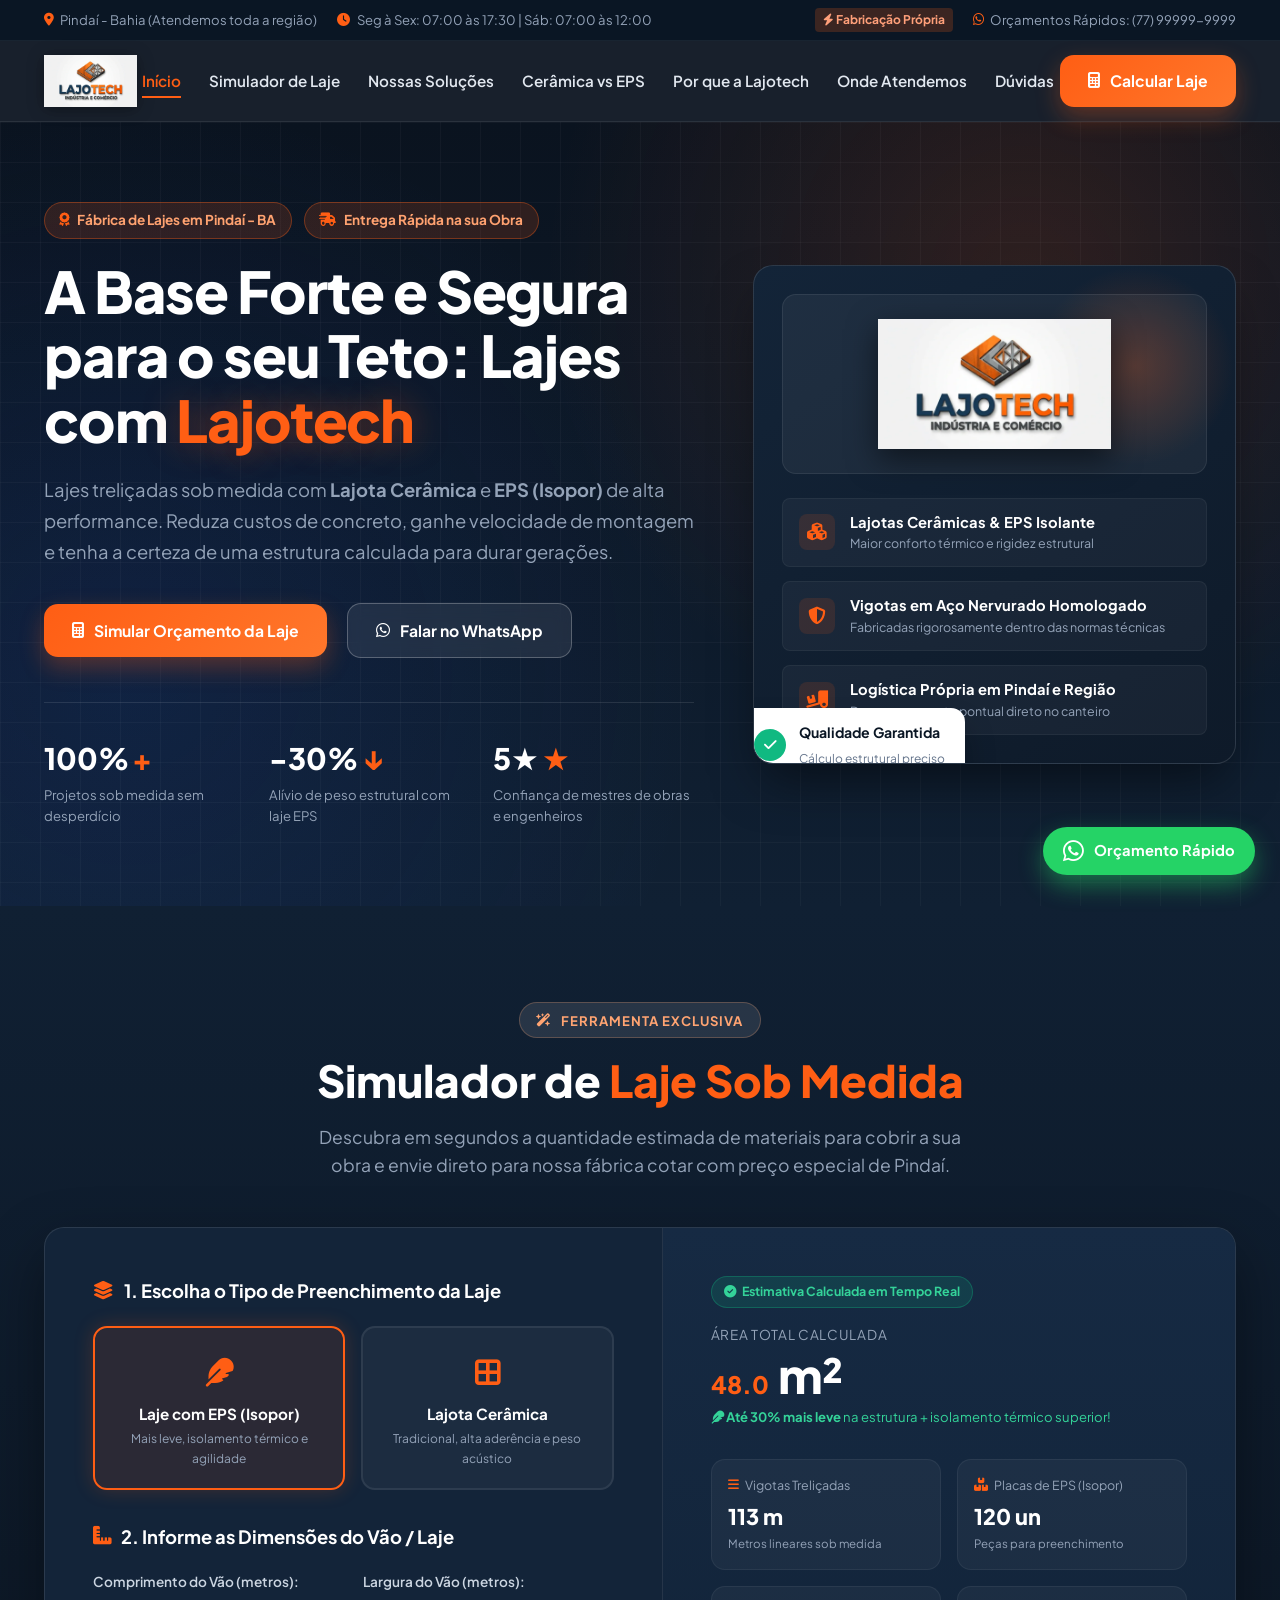
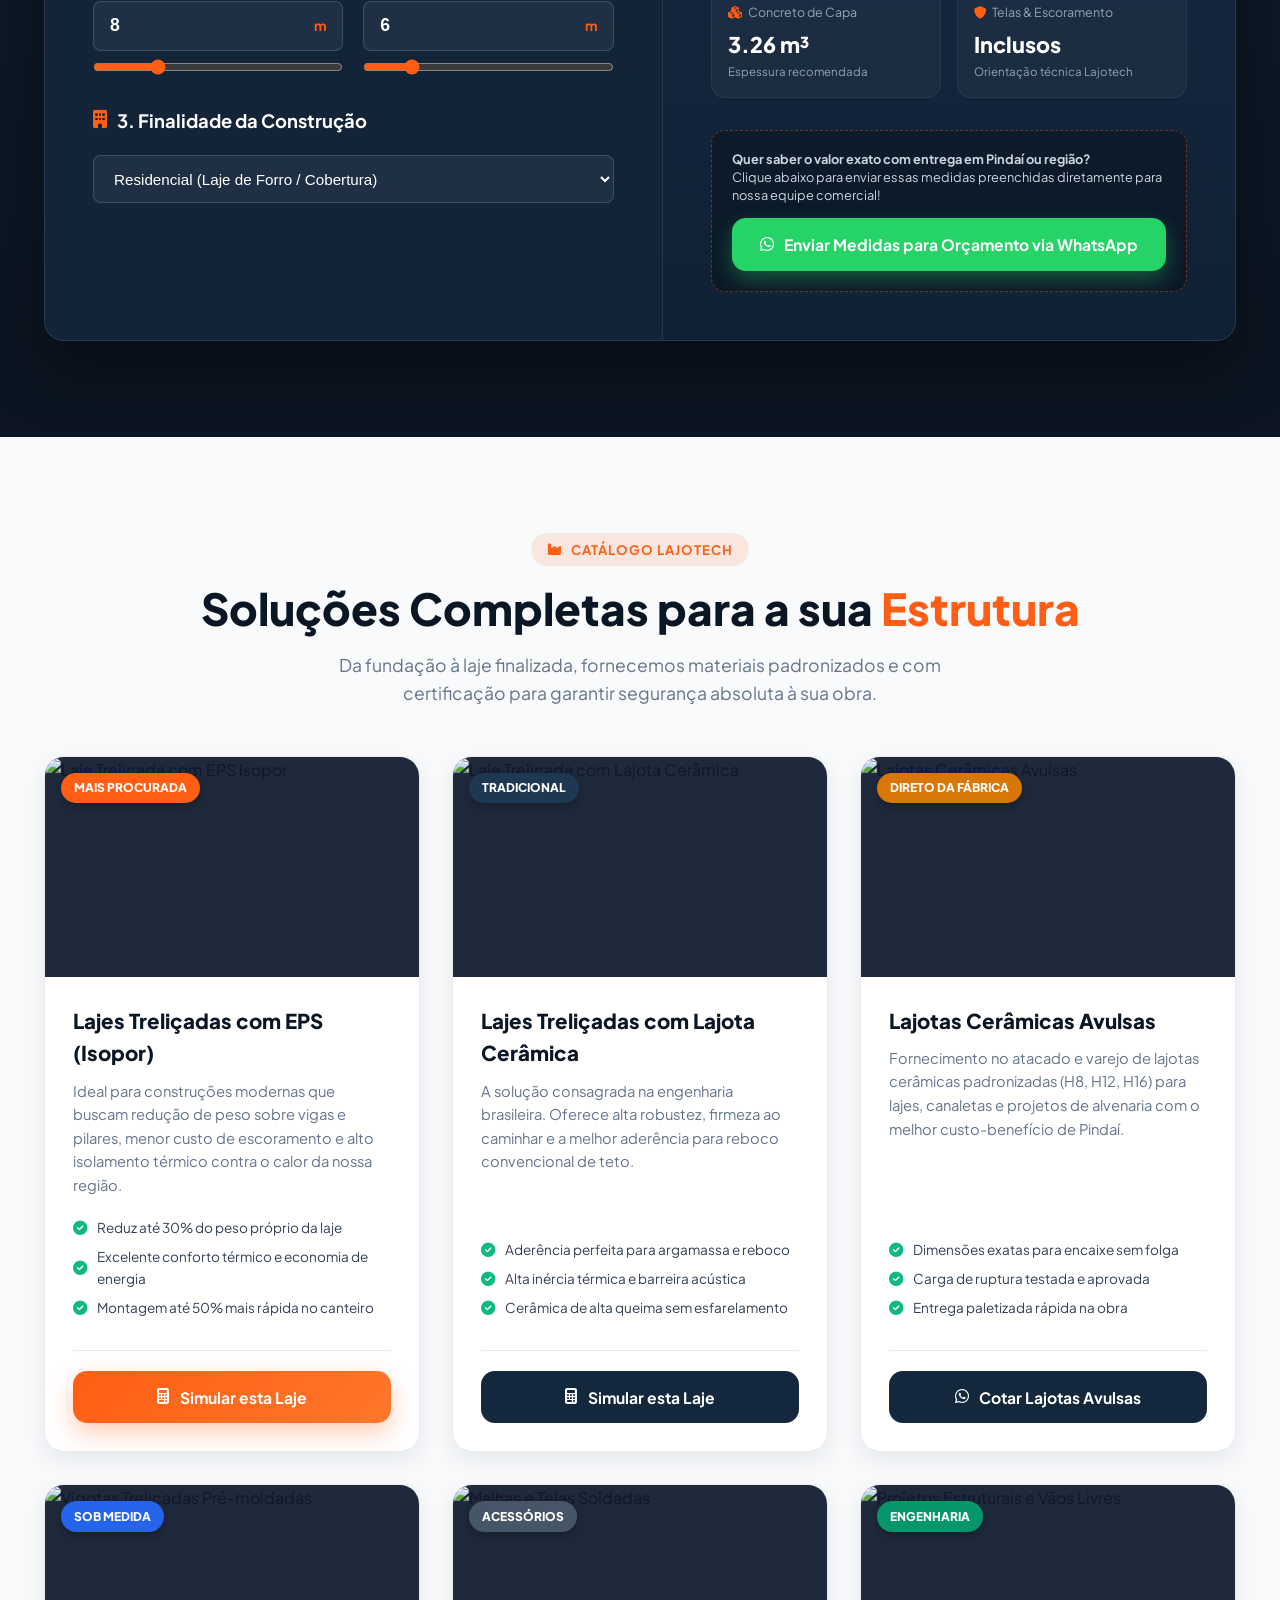
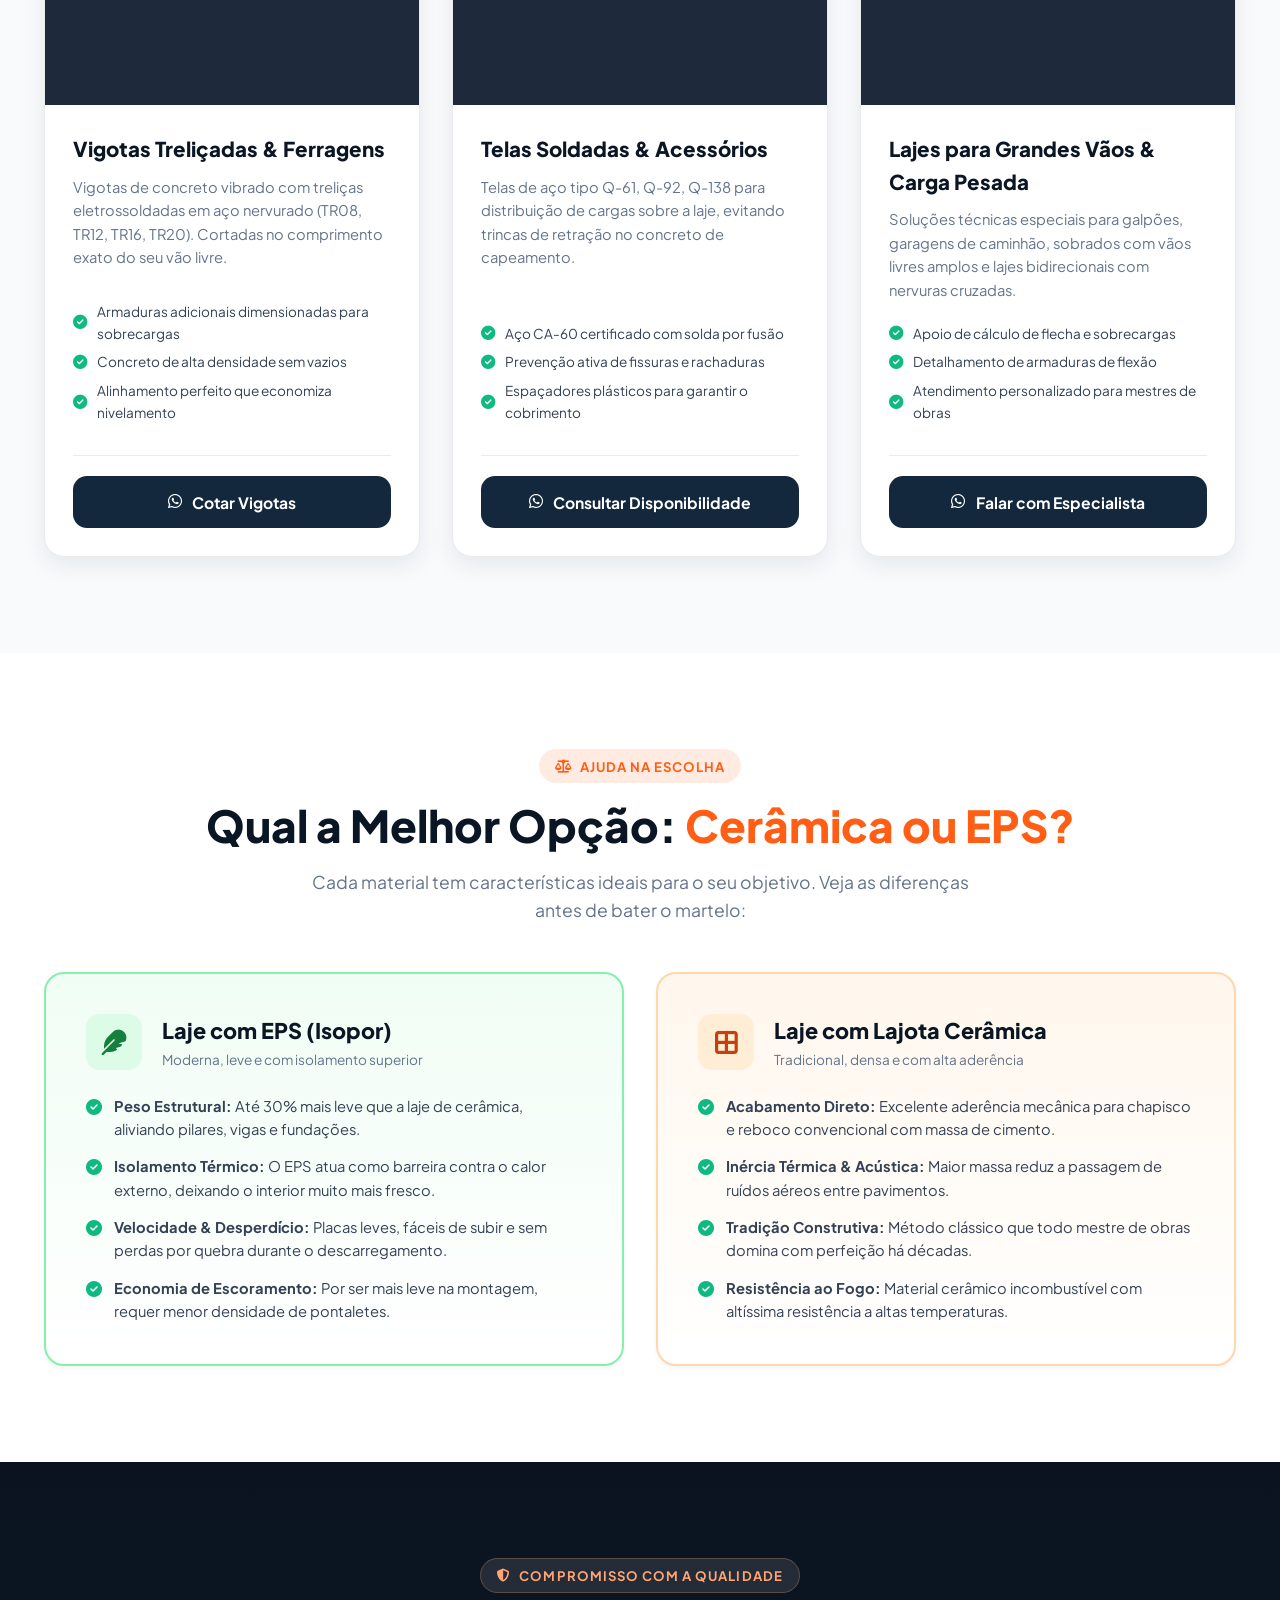
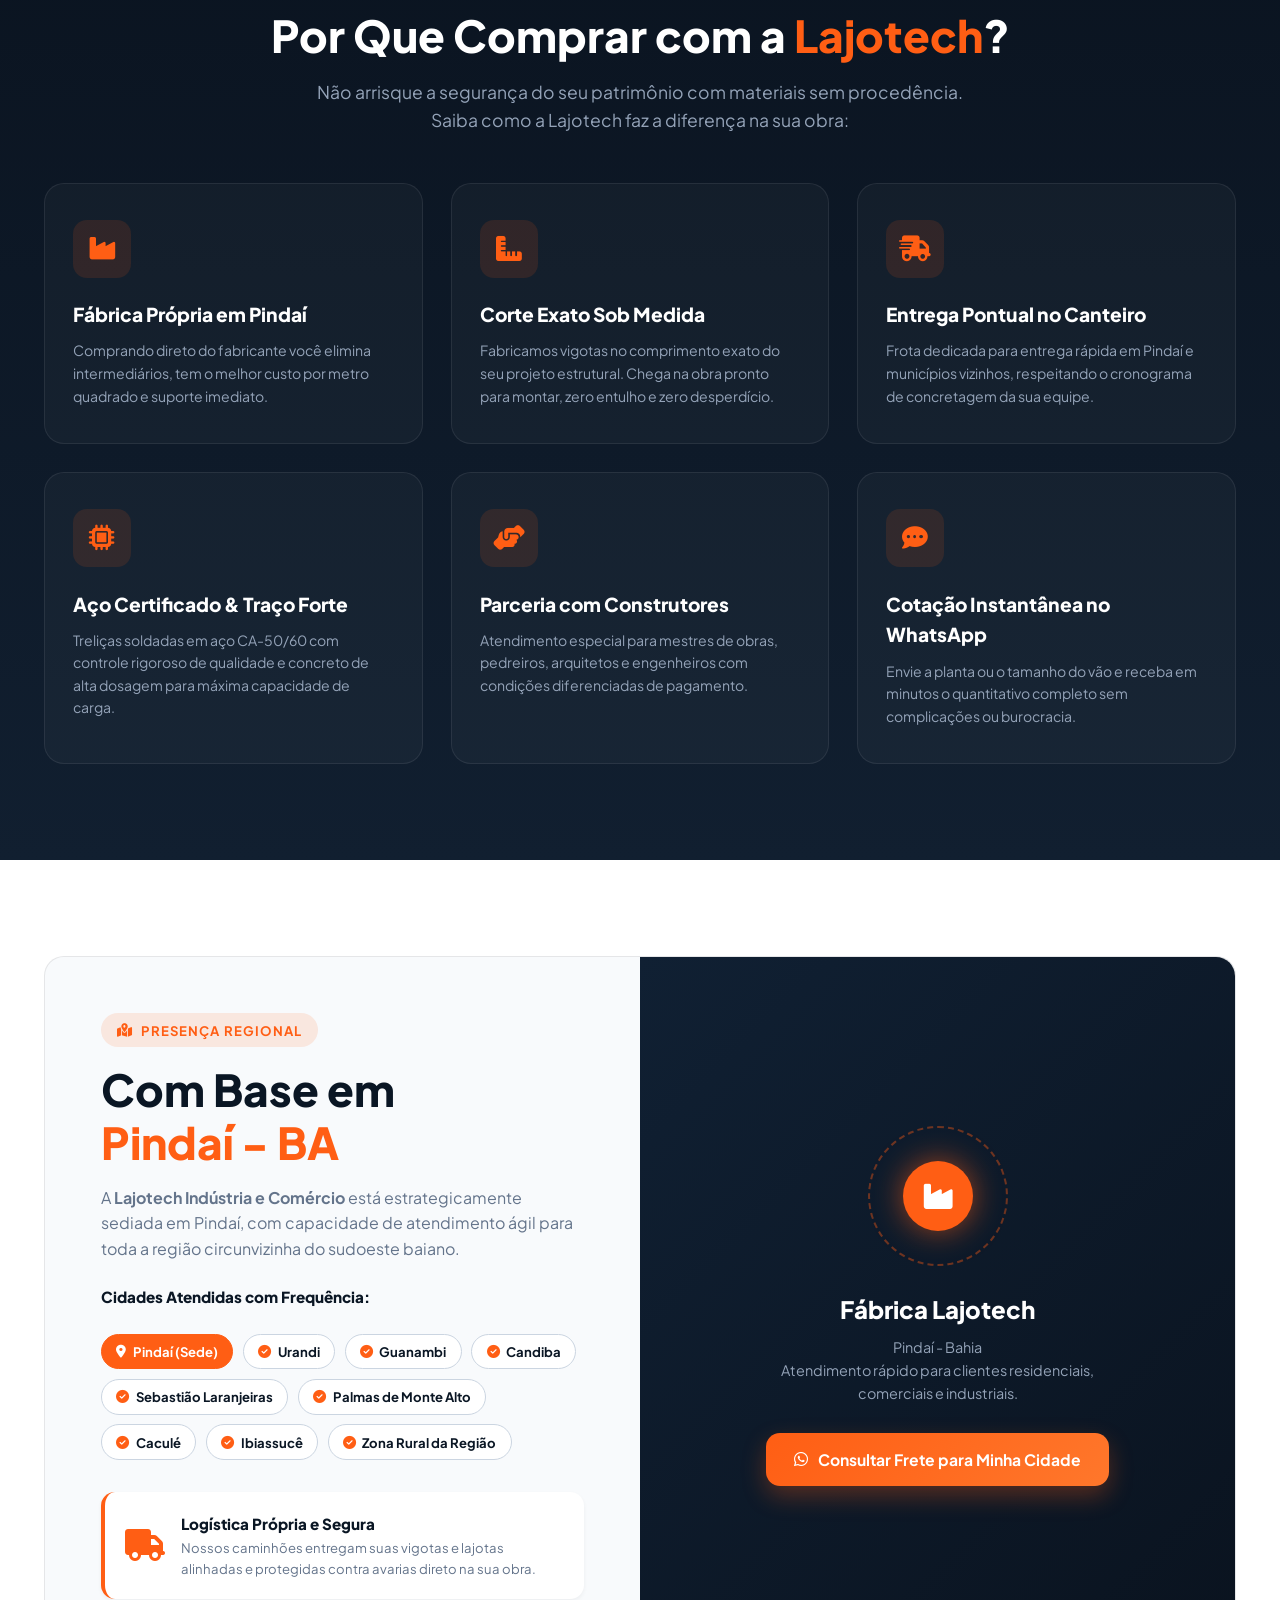
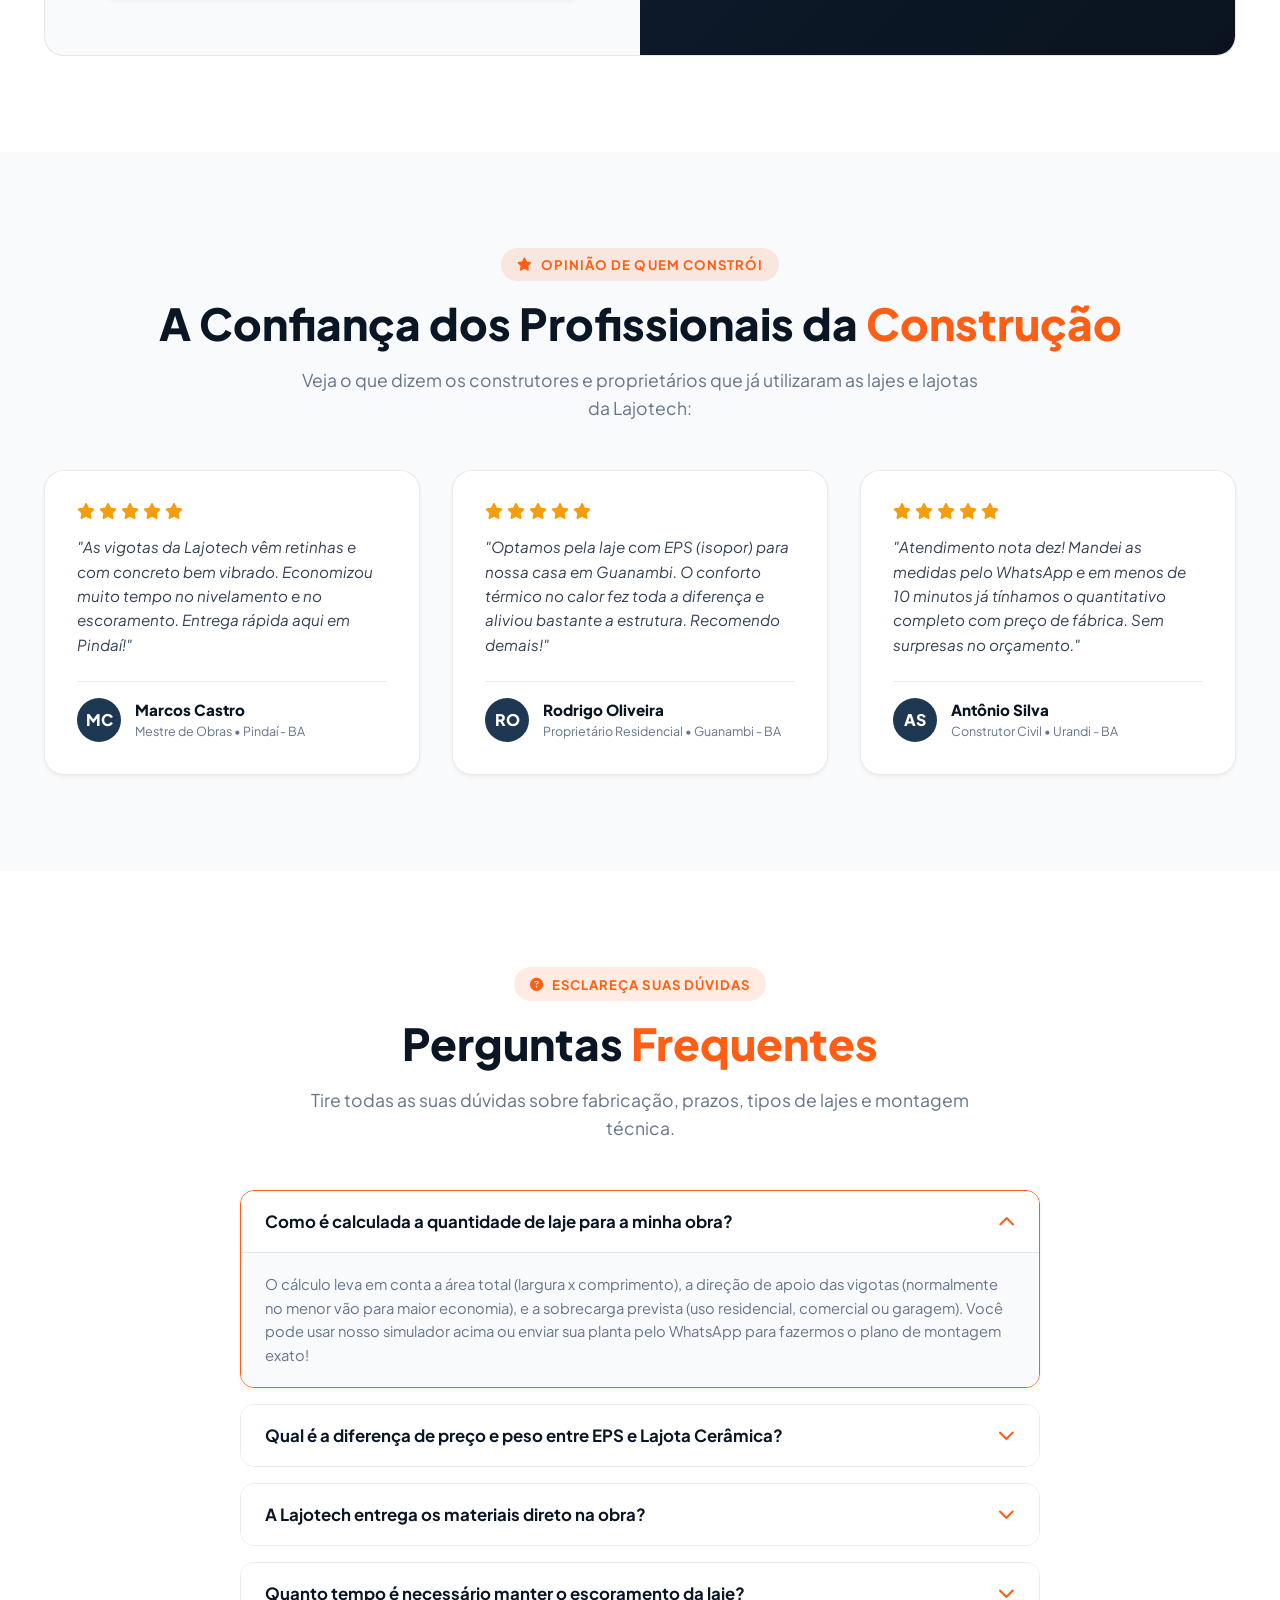
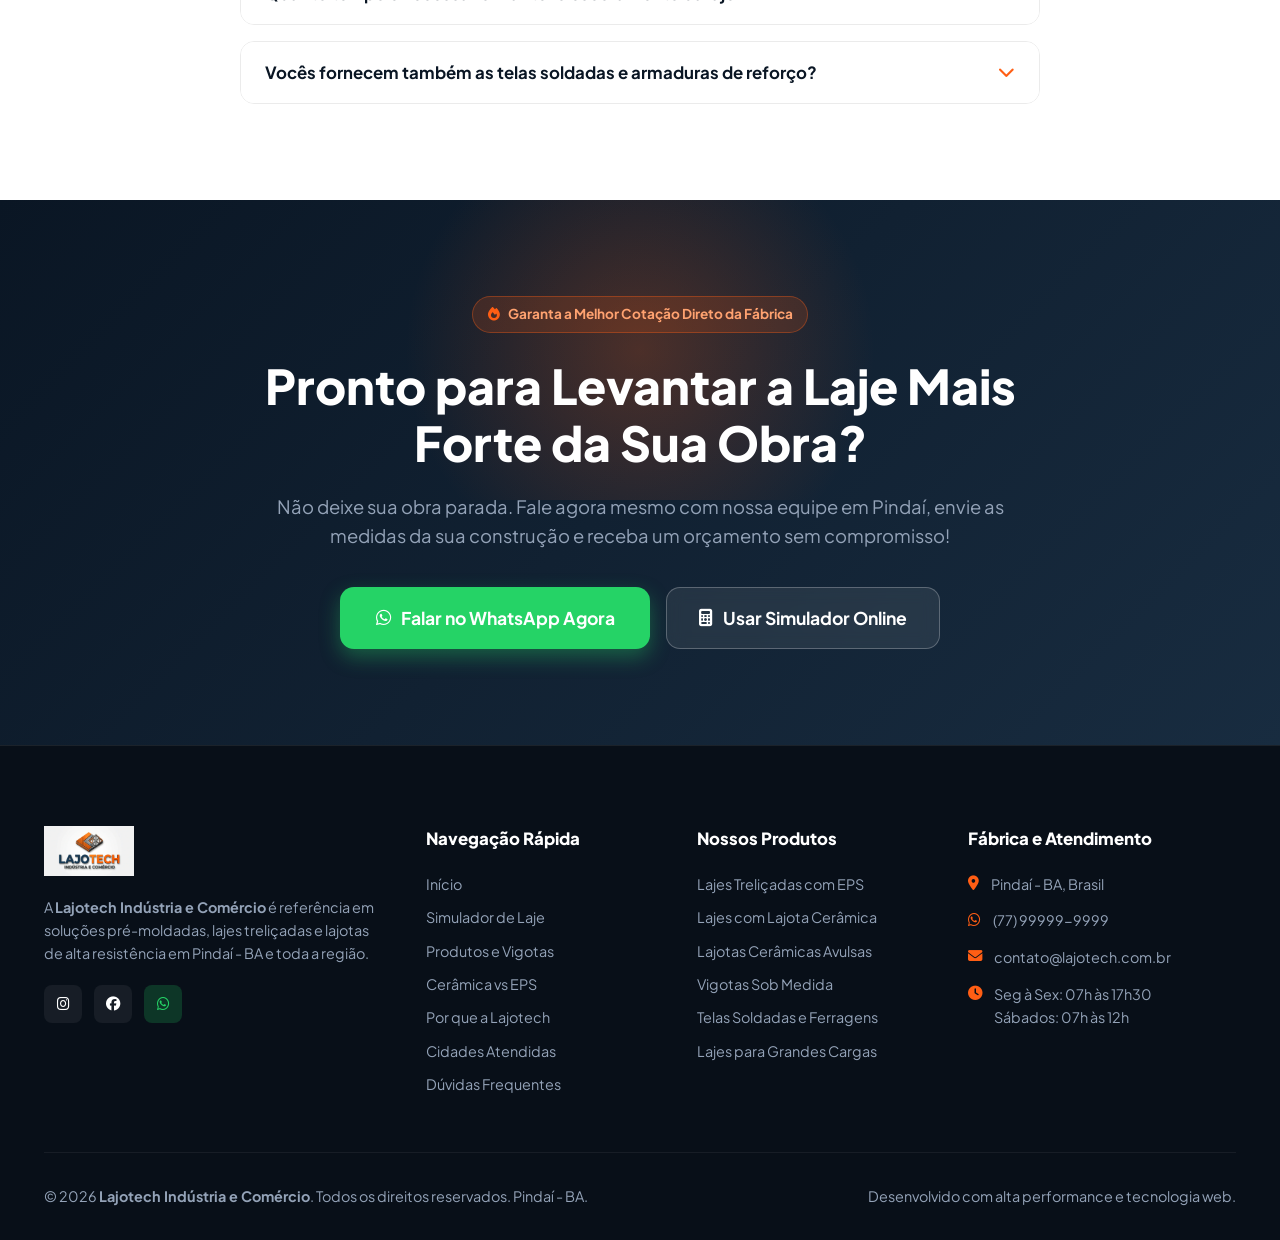
==== index.html @ afa34e58 "feat: site oficial da Lajotech com simulador de orcamento de lajes" ====
<!DOCTYPE html>
<html lang="pt-BR">
<head>
  <meta charset="UTF-8">
  <meta name="viewport" content="width=device-width, initial-scale=1.0">
  <title>Lajotech Indústria e Comércio | Lajes Treliçadas e Lajotas em Pindaí - BA</title>
  
  <!-- Meta SEO -->
  <meta name="description" content="Lajotech Indústria e Comércio em Pindaí - BA. Especialista em lajes treliçadas com EPS (isopor), lajotas cerâmicas, vigotas pré-moldadas e ferragens sob medida. Peça seu orçamento online!">
  <meta name="keywords" content="lajes em Pindaí, lajota em Pindaí, laje treliçada, laje isopor, laje EPS, Lajotech Pindaí, construção civil Guanambi, vigotas, ferragens">
  <meta name="author" content="Lajotech Indústria e Comércio">

  <!-- Google Fonts: Plus Jakarta Sans -->
  <link rel="preconnect" href="https://fonts.googleapis.com">
  <link rel="preconnect" href="https://fonts.gstatic.com" crossorigin>
  <link href="https://fonts.googleapis.com/css2?family=Plus+Jakarta+Sans:wght@400;500;600;700;800;900&display=swap" rel="stylesheet">

  <!-- Font Awesome Icons -->
  <link rel="stylesheet" href="https://cdnjs.cloudflare.com/ajax/libs/font-awesome/6.5.1/css/all.min.css">

  <!-- Estilos Customizados -->
  <link rel="stylesheet" href="assets/css/style.css">
</head>
<body>

  <!-- ==========================================================================
       BARRA DE TOPO (INFORMAÇÕES DE CONTATO E LOCALIZAÇÃO)
       ========================================================================== -->
  <div class="topbar">
    <div class="container topbar-content">
      <div class="topbar-info">
        <div class="topbar-item">
          <i class="fa-solid fa-location-dot"></i>
          <span>Pindaí - Bahia (Atendemos toda a região)</span>
        </div>
        <div class="topbar-item">
          <i class="fa-solid fa-clock"></i>
          <span>Seg à Sex: 07:00 às 17:30 | Sáb: 07:00 às 12:00</span>
        </div>
      </div>
      <div class="topbar-info">
        <span class="topbar-badge"><i class="fa-solid fa-bolt"></i> Fabricação Própria</span>
        <div class="topbar-item">
          <i class="fa-brands fa-whatsapp"></i>
          <a href="https://wa.me/5577999999999" target="_blank" rel="noopener">Orçamentos Rápidos: (77) 99999-9999</a>
        </div>
      </div>
    </div>
  </div>

  <!-- ==========================================================================
       CABEÇALHO & NAVEGAÇÃO
       ========================================================================== -->
  <header class="header">
    <div class="container navbar">
      <a href="#inicio" class="logo-link">
        <img src="assets/images/logo.webp" alt="Lajotech Indústria e Comércio" class="logo-img">
      </a>

      <ul class="nav-links" id="navLinks">
        <li><a href="#inicio" class="nav-link active">Início</a></li>
        <li><a href="#simulador" class="nav-link">Simulador de Laje</a></li>
        <li><a href="#produtos" class="nav-link">Nossas Soluções</a></li>
        <li><a href="#comparativo" class="nav-link">Cerâmica vs EPS</a></li>
        <li><a href="#diferenciais" class="nav-link">Por que a Lajotech</a></li>
        <li><a href="#regiao" class="nav-link">Onde Atendemos</a></li>
        <li><a href="#faq" class="nav-link">Dúvidas</a></li>
      </ul>

      <div class="header-cta">
        <a href="#simulador" class="btn btn-primary">
          <i class="fa-solid fa-calculator"></i>
          <span>Calcular Laje</span>
        </a>
        <button class="menu-toggle" id="menuToggle" aria-label="Abrir Menu">
          <i class="fa-solid fa-bars"></i>
        </button>
      </div>
    </div>
  </header>

  <main>
    <!-- ==========================================================================
         HERO SECTION (IMPACTO VISUAL E CONVERSÃO)
         ========================================================================== -->
    <section class="hero" id="inicio">
      <div class="container hero-grid">
        <div class="hero-content">
          <div class="hero-badge-group">
            <span class="hero-pill">
              <i class="fa-solid fa-award"></i>
              Fábrica de Lajes em Pindaí - BA
            </span>
            <span class="hero-pill">
              <i class="fa-solid fa-truck-fast"></i>
              Entrega Rápida na sua Obra
            </span>
          </div>

          <h1 class="hero-title">
            A Base Forte e Segura para o seu Teto: Lajes com <span class="tech-word">Lajotech</span>
          </h1>

          <p class="hero-desc">
            Lajes treliçadas sob medida com <strong>Lajota Cerâmica</strong> e <strong>EPS (Isopor)</strong> de alta performance. Reduza custos de concreto, ganhe velocidade de montagem e tenha a certeza de uma estrutura calculada para durar gerações.
          </p>

          <div class="hero-actions">
            <a href="#simulador" class="btn btn-primary">
              <i class="fa-solid fa-calculator"></i>
              Simular Orçamento da Laje
            </a>
            <a href="https://wa.me/5577999999999?text=Ol%C3%A1%20Lajotech!%20Gostaria%20de%20um%20or%C3%A7amento%20para%20minha%20obra%20em%20Pinda%C3%AD." target="_blank" rel="noopener" class="btn btn-outline-white">
              <i class="fa-brands fa-whatsapp"></i>
              Falar no WhatsApp
            </a>
          </div>

          <div class="hero-stats">
            <div class="stat-item">
              <h3>100%<span>+</span></h3>
              <p>Projetos sob medida sem desperdício</p>
            </div>
            <div class="stat-item">
              <h3>-30%<span>↓</span></h3>
              <p>Alívio de peso estrutural com laje EPS</p>
            </div>
            <div class="stat-item">
              <h3>5★<span>★</span></h3>
              <p>Confiança de mestres de obras e engenheiros</p>
            </div>
          </div>
        </div>

        <div class="hero-visual">
          <div class="hero-card-preview">
            <div class="hero-logo-box">
              <img src="assets/images/logo.webp" alt="Lajotech Logomarca Oficial">
            </div>

            <div class="features-mini-list">
              <div class="mini-feat">
                <div class="mini-feat-icon">
                  <i class="fa-solid fa-cubes"></i>
                </div>
                <div class="mini-feat-text">
                  <h4>Lajotas Cerâmicas & EPS Isolante</h4>
                  <p>Maior conforto térmico e rigidez estrutural</p>
                </div>
              </div>

              <div class="mini-feat">
                <div class="mini-feat-icon">
                  <i class="fa-solid fa-shield-halved"></i>
                </div>
                <div class="mini-feat-text">
                  <h4>Vigotas em Aço Nervurado Homologado</h4>
                  <p>Fabricadas rigorosamente dentro das normas técnicas</p>
                </div>
              </div>

              <div class="mini-feat">
                <div class="mini-feat-icon">
                  <i class="fa-solid fa-truck-ramp-box"></i>
                </div>
                <div class="mini-feat-text">
                  <h4>Logística Própria em Pindaí e Região</h4>
                  <p>Descarregamento pontual direto no canteiro</p>
                </div>
              </div>
            </div>

            <div class="floating-badge">
              <div class="check-circle">
                <i class="fa-solid fa-check"></i>
              </div>
              <div>
                <strong>Qualidade Garantida</strong>
                <span>Cálculo estrutural preciso</span>
              </div>
            </div>
          </div>
        </div>
      </div>
    </section>

    <!-- ==========================================================================
         SIMULADOR / CALCULADORA INTERATIVA DE LAJE (CHAMATIVO)
         ========================================================================== -->
    <section class="calculator-section" id="simulador">
      <div class="container">
        <div class="text-center">
          <span class="section-tag light"><i class="fa-solid fa-wand-magic-sparkles"></i> Ferramenta Exclusiva</span>
          <h2 class="section-title light">Simulador de <span class="highlight">Laje Sob Medida</span></h2>
          <p class="section-subtitle light">
            Descubra em segundos a quantidade estimada de materiais para cobrir a sua obra e envie direto para nossa fábrica cotar com preço especial de Pindaí.
          </p>
        </div>

        <div class="calc-wrapper">
          <!-- Coluna 1: Entradas do Usuário -->
          <div class="calc-inputs">
            <div class="calc-group-title">
              <i class="fa-solid fa-layer-group"></i>
              <span>1. Escolha o Tipo de Preenchimento da Laje</span>
            </div>

            <div class="type-selector-grid">
              <label class="type-card-radio">
                <input type="radio" name="slabType" value="eps" checked>
                <div class="type-card-box">
                  <div class="type-icon"><i class="fa-solid fa-feather"></i></div>
                  <h4>Laje com EPS (Isopor)</h4>
                  <p>Mais leve, isolamento térmico e agilidade</p>
                </div>
              </label>

              <label class="type-card-radio">
                <input type="radio" name="slabType" value="ceramica">
                <div class="type-card-box">
                  <div class="type-icon"><i class="fa-solid fa-border-all"></i></div>
                  <h4>Lajota Cerâmica</h4>
                  <p>Tradicional, alta aderência e peso acústico</p>
                </div>
              </label>
            </div>

            <div class="calc-group-title">
              <i class="fa-solid fa-ruler-combined"></i>
              <span>2. Informe as Dimensões do Vão / Laje</span>
            </div>

            <div class="calc-fields-row">
              <div class="form-field">
                <label for="calcLength">Comprimento do Vão (metros):</label>
                <div class="input-with-unit">
                  <input type="number" id="calcLength" value="8" min="1" max="50" step="0.5">
                  <span class="unit">m</span>
                </div>
                <input type="range" class="quick-slider" id="sliderLength" min="1" max="30" value="8" step="0.5">
              </div>

              <div class="form-field">
                <label for="calcWidth">Largura do Vão (metros):</label>
                <div class="input-with-unit">
                  <input type="number" id="calcWidth" value="6" min="1" max="50" step="0.5">
                  <span class="unit">m</span>
                </div>
                <input type="range" class="quick-slider" id="sliderWidth" min="1" max="30" value="6" step="0.5">
              </div>
            </div>

            <div class="calc-group-title">
              <i class="fa-solid fa-building"></i>
              <span>3. Finalidade da Construção</span>
            </div>

            <div class="usage-select-group">
              <select id="calcUsage" class="usage-select">
                <option value="residencial" selected>Residencial (Laje de Forro / Cobertura)</option>
                <option value="piso">Residencial (Laje de Piso / 1º Andar com circulação)</option>
                <option value="garagem">Garagem / Tráfego de Veículos Leves</option>
                <option value="comercial">Comercial / Depósito (Carga Pesada)</option>
              </select>
            </div>
          </div>

          <!-- Coluna 2: Resultados Estimados em Tempo Real -->
          <div class="calc-results">
            <div>
              <span class="calc-header-badge">
                <i class="fa-solid fa-circle-check"></i> Estimativa Calculada em Tempo Real
              </span>

              <div class="calc-main-stat">
                <div class="label">Área Total Calculada</div>
                <div class="number"><span id="resArea">48.0</span> m²</div>
                <div id="resVantagem" style="font-size: 0.82rem; color: #34D399; margin-top: 0.4rem;">
                  <i class="fa-solid fa-feather"></i> <strong>Até 30% mais leve</strong> na estrutura + isolamento térmico!
                </div>
              </div>

              <div class="calc-metrics-grid">
                <div class="metric-box">
                  <div class="metric-box-title">
                    <i class="fa-solid fa-bars"></i>
                    <span>Vigotas Treliçadas</span>
                  </div>
                  <div class="metric-box-val" id="resVigotas">113 m</div>
                  <div class="metric-box-sub">Metros lineares sob medida</div>
                </div>

                <div class="metric-box">
                  <div class="metric-box-title">
                    <i class="fa-solid fa-boxes-stacked"></i>
                    <span id="resLajotasLabel">Placas de EPS</span>
                  </div>
                  <div class="metric-box-val" id="resLajotas">120 un</div>
                  <div class="metric-box-sub">Peças para preenchimento</div>
                </div>

                <div class="metric-box">
                  <div class="metric-box-title">
                    <i class="fa-solid fa-cubes"></i>
                    <span>Concreto de Capa</span>
                  </div>
                  <div class="metric-box-val" id="resConcreto">3.26 m³</div>
                  <div class="metric-box-sub">Espessura recomendada</div>
                </div>

                <div class="metric-box">
                  <div class="metric-box-title">
                    <i class="fa-solid fa-shield"></i>
                    <span>Telas & Escoramento</span>
                  </div>
                  <div class="metric-box-val">Inclusos</div>
                  <div class="metric-box-sub">Orientação técnica Lajotech</div>
                </div>
              </div>
            </div>

            <div class="calc-cta-box">
              <p>
                <strong>Quer saber o valor exato com entrega em Pindaí ou região?</strong><br>
                Clique abaixo para enviar essas medidas preenchidas diretamente para nossa equipe comercial!
              </p>
              <a href="#" id="btnSendWhatsapp" target="_blank" rel="noopener" class="btn btn-whatsapp" style="width: 100%;">
                <i class="fa-brands fa-whatsapp"></i>
                Enviar Medidas para Orçamento via WhatsApp
              </a>
            </div>
          </div>
        </div>
      </div>
    </section>

    <!-- ==========================================================================
         CATÁLOGO DE PRODUTOS & SOLUÇÕES
         ========================================================================== -->
    <section class="products-section" id="produtos">
      <div class="container">
        <div class="text-center">
          <span class="section-tag"><i class="fa-solid fa-industry"></i> Catálogo Lajotech</span>
          <h2 class="section-title">Soluções Completas para a sua <span class="highlight">Estrutura</span></h2>
          <p class="section-subtitle">
            Da fundação à laje finalizada, fornecemos materiais padronizados e com certificação para garantir segurança absoluta à sua obra.
          </p>
        </div>

        <div class="products-grid">
          <!-- Produto 1: Laje EPS -->
          <div class="product-card">
            <div class="product-thumb">
              <img src="https://images.unsplash.com/photo-1541888946425-d0fbb186c5f7?auto=format&fit=crop&w=700&q=80" alt="Laje Treliçada com EPS Isopor">
              <span class="product-badge-flag">Mais Procurada</span>
            </div>
            <div class="product-body">
              <h3 class="product-title">Lajes Treliçadas com EPS (Isopor)</h3>
              <p class="product-desc">
                Ideal para construções modernas que buscam redução de peso sobre vigas e pilares, menor custo de escoramento e alto isolamento térmico contra o calor da nossa região.
              </p>
              <ul class="product-benefits">
                <li><i class="fa-solid fa-circle-check"></i> Reduz até 30% do peso próprio da laje</li>
                <li><i class="fa-solid fa-circle-check"></i> Excelente conforto térmico e economia de energia</li>
                <li><i class="fa-solid fa-circle-check"></i> Montagem até 50% mais rápida no canteiro</li>
              </ul>
              <div class="product-footer">
                <a href="#simulador" class="btn btn-primary" style="width: 100%;">
                  <i class="fa-solid fa-calculator"></i> Simular esta Laje
                </a>
              </div>
            </div>
          </div>

          <!-- Produto 2: Laje Cerâmica -->
          <div class="product-card">
            <div class="product-thumb">
              <img src="https://images.unsplash.com/photo-1504307651254-35680f356dfd?auto=format&fit=crop&w=700&q=80" alt="Laje Treliçada com Lajota Cerâmica">
              <span class="product-badge-flag" style="background: #1E3752;">Tradicional</span>
            </div>
            <div class="product-body">
              <h3 class="product-title">Lajes Treliçadas com Lajota Cerâmica</h3>
              <p class="product-desc">
                A solução consagrada na engenharia brasileira. Oferece alta robustez, firmeza ao caminhar e a melhor aderência para reboco convencional de teto.
              </p>
              <ul class="product-benefits">
                <li><i class="fa-solid fa-circle-check"></i> Aderência perfeita para argamassa e reboco</li>
                <li><i class="fa-solid fa-circle-check"></i> Alta inércia térmica e barreira acústica</li>
                <li><i class="fa-solid fa-circle-check"></i> Cerâmica de alta queima sem esfarelamento</li>
              </ul>
              <div class="product-footer">
                <a href="#simulador" class="btn btn-secondary" style="width: 100%;">
                  <i class="fa-solid fa-calculator"></i> Simular esta Laje
                </a>
              </div>
            </div>
          </div>

          <!-- Produto 3: Lajotas Avulsas -->
          <div class="product-card">
            <div class="product-thumb">
              <img src="https://images.unsplash.com/photo-1590381105924-c72589b9ef3f?auto=format&fit=crop&w=700&q=80" alt="Lajotas Cerâmicas Avulsas">
              <span class="product-badge-flag" style="background: #D97706;">Direto da Fábrica</span>
            </div>
            <div class="product-body">
              <h3 class="product-title">Lajotas Cerâmicas Avulsas</h3>
              <p class="product-desc">
                Fornecimento no atacado e varejo de lajotas cerâmicas padronizadas (H8, H12, H16) para lajes, canaletas e projetos de alvenaria com o melhor custo-benefício de Pindaí.
              </p>
              <ul class="product-benefits">
                <li><i class="fa-solid fa-circle-check"></i> Dimensões exatas para encaixe sem folga</li>
                <li><i class="fa-solid fa-circle-check"></i> Carga de ruptura testada e aprovada</li>
                <li><i class="fa-solid fa-circle-check"></i> Entrega paletizada rápida na obra</li>
              </ul>
              <div class="product-footer">
                <a href="https://wa.me/5577999999999?text=Ol%C3%A1!%20Gostaria%20de%20cotar%20lajotas%20cer%C3%A2micas%20avulsas%20com%20a%20Lajotech." target="_blank" rel="noopener" class="btn btn-secondary" style="width: 100%;">
                  <i class="fa-brands fa-whatsapp"></i> Cotar Lajotas Avulsas
                </a>
              </div>
            </div>
          </div>

          <!-- Produto 4: Vigotas Pré-Moldadas -->
          <div class="product-card">
            <div class="product-thumb">
              <img src="https://images.unsplash.com/photo-1513694203232-719a280e022f?auto=format&fit=crop&w=700&q=80" alt="Vigotas Treliçadas Pré-moldadas">
              <span class="product-badge-flag" style="background: #2563EB;">Sob Medida</span>
            </div>
            <div class="product-body">
              <h3 class="product-title">Vigotas Treliçadas & Ferragens</h3>
              <p class="product-desc">
                Vigotas de concreto vibrado com treliças eletrossoldadas em aço nervurado (TR08, TR12, TR16, TR20). Cortadas no comprimento exato do seu vão livre.
              </p>
              <ul class="product-benefits">
                <li><i class="fa-solid fa-circle-check"></i> Armaduras adicionais dimensionadas para sobrecargas</li>
                <li><i class="fa-solid fa-circle-check"></i> Concreto de alta densidade sem vazios</li>
                <li><i class="fa-solid fa-circle-check"></i> Alinhamento perfeito que economiza nivelamento</li>
              </ul>
              <div class="product-footer">
                <a href="https://wa.me/5577999999999?text=Ol%C3%A1!%20Gostaria%20de%20cotar%20vigotas%20treli%C3%A7adas%20sob%20medida." target="_blank" rel="noopener" class="btn btn-secondary" style="width: 100%;">
                  <i class="fa-brands fa-whatsapp"></i> Cotar Vigotas
                </a>
              </div>
            </div>
          </div>

          <!-- Produto 5: Malhas de Aço -->
          <div class="product-card">
            <div class="product-thumb">
              <img src="https://images.unsplash.com/photo-1589939705384-5185137a7f0f?auto=format&fit=crop&w=700&q=80" alt="Malhas e Telas Soldadas">
              <span class="product-badge-flag" style="background: #475569;">Acessórios</span>
            </div>
            <div class="product-body">
              <h3 class="product-title">Telas Soldadas & Acessórios</h3>
              <p class="product-desc">
                Telas de aço tipo Q-61, Q-92, Q-138 para distribuição de cargas sobre a laje, evitando trincas de retração no concreto de capeamento.
              </p>
              <ul class="product-benefits">
                <li><i class="fa-solid fa-circle-check"></i> Aço CA-60 certificado com solda por fusão</li>
                <li><i class="fa-solid fa-circle-check"></i> Prevenção ativa de fissuras e rachaduras</li>
                <li><i class="fa-solid fa-circle-check"></i> Espaçadores plásticos para garantir o cobrimento</li>
              </ul>
              <div class="product-footer">
                <a href="https://wa.me/5577999999999?text=Ol%C3%A1!%20Gostaria%20de%20or%C3%A7ar%20telas%20soldadas%20e%20acess%C3%B3rios." target="_blank" rel="noopener" class="btn btn-secondary" style="width: 100%;">
                  <i class="fa-brands fa-whatsapp"></i> Consultar Disponibilidade
                </a>
              </div>
            </div>
          </div>

          <!-- Produto 6: Projetos Especiais -->
          <div class="product-card">
            <div class="product-thumb">
              <img src="https://images.unsplash.com/photo-1503387762-592deb58ef4e?auto=format&fit=crop&w=700&q=80" alt="Projetos Estruturais e Vãos Livres">
              <span class="product-badge-flag" style="background: #059669;">Engenharia</span>
            </div>
            <div class="product-body">
              <h3 class="product-title">Lajes para Grandes Vãos & Carga Pesada</h3>
              <p class="product-desc">
                Soluções técnicas especiais para galpões, garagens de caminhão, sobrados com vãos livres amplos e lajes bidirecionais com nervuras cruzadas.
              </p>
              <ul class="product-benefits">
                <li><i class="fa-solid fa-circle-check"></i> Apoio de cálculo de flecha e sobrecargas</li>
                <li><i class="fa-solid fa-circle-check"></i> Detalhamento de armaduras de flexão</li>
                <li><i class="fa-solid fa-circle-check"></i> Atendimento personalizado para mestres de obras</li>
              </ul>
              <div class="product-footer">
                <a href="https://wa.me/5577999999999?text=Ol%C3%A1!%20Tenho%20um%20projeto%20com%20grande%20v%C3%A3o%20e%20preciso%20de%20orienta%C3%A7%C3%A3o%20da%20Lajotech." target="_blank" rel="noopener" class="btn btn-secondary" style="width: 100%;">
                  <i class="fa-brands fa-whatsapp"></i> Falar com Especialista
                </a>
              </div>
            </div>
          </div>
        </div>
      </div>
    </section>

    <!-- ==========================================================================
         COMPARATIVO: CERÂMICA VS EPS (ISOPOR)
         ========================================================================== -->
    <section class="comparison-section" id="comparativo">
      <div class="container">
        <div class="text-center">
          <span class="section-tag"><i class="fa-solid fa-scale-balanced"></i> Ajuda na Escolha</span>
          <h2 class="section-title">Qual a Melhor Opção: <span class="highlight">Cerâmica ou EPS?</span></h2>
          <p class="section-subtitle">
            Cada material tem características ideais para o seu objetivo. Veja as diferenças antes de bater o martelo:
          </p>
        </div>

        <div class="compare-grid">
          <!-- Card EPS -->
          <div class="compare-card eps-featured">
            <div class="compare-header">
              <div class="compare-icon-wrap">
                <i class="fa-solid fa-feather"></i>
              </div>
              <div>
                <h3>Laje com EPS (Isopor)</h3>
                <p>Moderna, leve e com isolamento superior</p>
              </div>
            </div>

            <ul class="compare-features-list">
              <li class="pro">
                <i class="fa-solid fa-circle-check"></i>
                <span><strong>Peso Estrutural:</strong> Até 30% mais leve que a laje de cerâmica, aliviando pilares, vigas e fundações.</span>
              </li>
              <li class="pro">
                <i class="fa-solid fa-circle-check"></i>
                <span><strong>Isolamento Térmico:</strong> O EPS atua como barreira contra o calor externo, deixando o interior muito mais fresco.</span>
              </li>
              <li class="pro">
                <i class="fa-solid fa-circle-check"></i>
                <span><strong>Velocidade & Desperdício:</strong> Placas leves, fáceis de subir e sem perdas por quebra durante o descarregamento.</span>
              </li>
              <li class="pro">
                <i class="fa-solid fa-circle-check"></i>
                <span><strong>Economia de Escoramento:</strong> Por ser mais leve na montagem, requer menor densidade de pontaletes.</span>
              </li>
            </ul>
          </div>

          <!-- Card Cerâmica -->
          <div class="compare-card ceramic-card">
            <div class="compare-header">
              <div class="compare-icon-wrap">
                <i class="fa-solid fa-border-all"></i>
              </div>
              <div>
                <h3>Laje com Lajota Cerâmica</h3>
                <p>Tradicional, densa e com alta aderência</p>
              </div>
            </div>

            <ul class="compare-features-list">
              <li class="pro">
                <i class="fa-solid fa-circle-check"></i>
                <span><strong>Acabamento Direto:</strong> Excelente aderência mecânica para chapisco e reboco convencional com massa de cimento.</span>
              </li>
              <li class="pro">
                <i class="fa-solid fa-circle-check"></i>
                <span><strong>Inércia Térmica & Acústica:</strong> Maior massa reduz a passagem de ruídos aéreos entre pavimentos.</span>
              </li>
              <li class="pro">
                <i class="fa-solid fa-circle-check"></i>
                <span><strong>Tradição Construtiva:</strong> Método clássico que todo mestre de obras domina com perfeição há décadas.</span>
              </li>
              <li class="pro">
                <i class="fa-solid fa-circle-check"></i>
                <span><strong>Resistência ao Fogo:</strong> Material cerâmico incombustível com altíssima resistência a altas temperaturas.</span>
              </li>
            </ul>
          </div>
        </div>
      </div>
    </section>

    <!-- ==========================================================================
         POR QUE A LAJOTECH (DIFERENCIAIS)
         ========================================================================== -->
    <section class="why-us-section" id="diferenciais">
      <div class="container">
        <div class="text-center">
          <span class="section-tag light"><i class="fa-solid fa-shield-halved"></i> Compromisso com a Qualidade</span>
          <h2 class="section-title light">Por Que Comprar com a <span class="highlight">Lajotech</span>?</h2>
          <p class="section-subtitle light">
            Não arrisque a segurança do seu patrimônio com materiais sem procedência. Saiba como a Lajotech faz a diferença na sua obra:
          </p>
        </div>

        <div class="diferenciais-grid">
          <div class="dif-card">
            <div class="dif-icon"><i class="fa-solid fa-industry"></i></div>
            <h3>Fábrica Própria em Pindaí</h3>
            <p>Comprando direto do fabricante você elimina intermediários, tem o melhor custo por metro quadrado e suporte imediato.</p>
          </div>

          <div class="dif-card">
            <div class="dif-icon"><i class="fa-solid fa-ruler-combined"></i></div>
            <h3>Corte Exato Sob Medida</h3>
            <p>Fabricamos vigotas no comprimento exato do seu projeto estrutural. Chega na obra pronto para montar, zero entulho e zero desperdício.</p>
          </div>

          <div class="dif-card">
            <div class="dif-icon"><i class="fa-solid fa-truck-fast"></i></div>
            <h3>Entrega Pontual no Canteiro</h3>
            <p>Frota dedicada para entrega rápida em Pindaí e municípios vizinhos, respeitando o cronograma de concretagem da sua equipe.</p>
          </div>

          <div class="dif-card">
            <div class="dif-icon"><i class="fa-solid fa-microchip"></i></div>
            <h3>Aço Certificado & Traço Forte</h3>
            <p>Treliças soldadas em aço CA-50/60 com controle rigoroso de qualidade e concreto de alta dosagem para máxima capacidade de carga.</p>
          </div>

          <div class="dif-card">
            <div class="dif-icon"><i class="fa-solid fa-handshake-angle"></i></div>
            <h3>Parceria com Construtores</h3>
            <p>Atendimento especial para mestres de obras, pedreiros, arquitetos e engenheiros com condições diferenciadas de pagamento.</p>
          </div>

          <div class="dif-card">
            <div class="dif-icon"><i class="fa-solid fa-comment-dots"></i></div>
            <h3>Cotação Instantânea no WhatsApp</h3>
            <p>Envie a planta ou o tamanho do vão e receba em minutos o quantitativo completo sem complicações ou burocracia.</p>
          </div>
        </div>
      </div>
    </section>

    <!-- ==========================================================================
         LOCALIZAÇÃO E REGIÃO DE ATENDIMENTO
         ========================================================================== -->
    <section class="location-section" id="regiao">
      <div class="container">
        <div class="location-wrapper">
          <div class="location-info">
            <span class="section-tag"><i class="fa-solid fa-map-location-dot"></i> Presença Regional</span>
            <h2 class="section-title">Com Base em <span class="highlight">Pindaí - BA</span></h2>
            <p style="color: var(--text-muted); margin-bottom: 1rem; line-height: 1.6;">
              A <strong>Lajotech Indústria e Comércio</strong> está estrategicamente sediada em Pindaí, com capacidade de atendimento ágil para toda a região circunvizinha do sudoeste baiano.
            </p>

            <h4 style="font-size: 0.95rem; font-weight: 800; color: var(--secondary-dark); margin-top: 1.5rem;">
              Cidades Atendidas com Frequência:
            </h4>

            <div class="location-cities-tag-list">
              <span class="city-tag main-city"><i class="fa-solid fa-location-dot"></i> Pindaí (Sede)</span>
              <span class="city-tag"><i class="fa-solid fa-circle-check"></i> Urandi</span>
              <span class="city-tag"><i class="fa-solid fa-circle-check"></i> Guanambi</span>
              <span class="city-tag"><i class="fa-solid fa-circle-check"></i> Candiba</span>
              <span class="city-tag"><i class="fa-solid fa-circle-check"></i> Sebastião Laranjeiras</span>
              <span class="city-tag"><i class="fa-solid fa-circle-check"></i> Palmas de Monte Alto</span>
              <span class="city-tag"><i class="fa-solid fa-circle-check"></i> Caculé</span>
              <span class="city-tag"><i class="fa-solid fa-circle-check"></i> Ibiassucê</span>
              <span class="city-tag"><i class="fa-solid fa-circle-check"></i> Zona Rural da Região</span>
            </div>

            <div class="logistics-callout">
              <i class="fa-solid fa-truck"></i>
              <div>
                <h4>Logística Própria e Segura</h4>
                <p>Nossos caminhões entregam suas vigotas e lajotas alinhadas e protegidas contra avarias direto na sua obra.</p>
              </div>
            </div>
          </div>

          <div class="location-map-visual">
            <div class="map-radar-circle">
              <div class="map-radar-pin">
                <i class="fa-solid fa-industry"></i>
              </div>
            </div>

            <h3 style="font-size: 1.5rem; font-weight: 800; margin-bottom: 0.5rem;">Fábrica Lajotech</h3>
            <p style="color: var(--text-light-muted); max-width: 320px; font-size: 0.9rem; margin-bottom: 1.75rem;">
              Pindaí - Bahia<br>
              Atendimento rápido para clientes residenciais, comerciais e industriais.
            </p>

            <a href="https://wa.me/5577999999999?text=Ol%C3%A1!%20Gostaria%20de%20consultar%20a%20entrega%20da%20Lajotech%20na%20minha%20cidade." target="_blank" rel="noopener" class="btn btn-primary">
              <i class="fa-brands fa-whatsapp"></i> Consultar Frete para Minha Cidade
            </a>
          </div>
        </div>
      </div>
    </section>

    <!-- ==========================================================================
         DEPOIMENTOS / PROVA SOCIAL
         ========================================================================== -->
    <section class="testimonials-section">
      <div class="container">
        <div class="text-center">
          <span class="section-tag"><i class="fa-solid fa-star"></i> Opinião de Quem Constrói</span>
          <h2 class="section-title">A Confiança dos Profissionais da <span class="highlight">Construção</span></h2>
          <p class="section-subtitle">
            Veja o que dizem os construtores e proprietários que já utilizaram as lajes e lajotas da Lajotech:
          </p>
        </div>

        <div class="testimonials-grid">
          <div class="testimonial-card">
            <div class="test-stars">
              <i class="fa-solid fa-star"></i>
              <i class="fa-solid fa-star"></i>
              <i class="fa-solid fa-star"></i>
              <i class="fa-solid fa-star"></i>
              <i class="fa-solid fa-star"></i>
            </div>
            <p class="test-quote">
              "As vigotas da Lajotech vêm retinhas e com concreto bem vibrado. Economizou muito tempo no nivelamento e no escoramento. Entrega rápida aqui em Pindaí!"
            </p>
            <div class="test-author">
              <div class="test-avatar">MC</div>
              <div>
                <h4>Marcos Castro</h4>
                <p>Mestre de Obras • Pindaí - BA</p>
              </div>
            </div>
          </div>

          <div class="testimonial-card">
            <div class="test-stars">
              <i class="fa-solid fa-star"></i>
              <i class="fa-solid fa-star"></i>
              <i class="fa-solid fa-star"></i>
              <i class="fa-solid fa-star"></i>
              <i class="fa-solid fa-star"></i>
            </div>
            <p class="test-quote">
              "Optamos pela laje com EPS (isopor) para nossa casa em Guanambi. O conforto térmico no calor fez toda a diferença e aliviou bastante a estrutura. Recomendo demais!"
            </p>
            <div class="test-author">
              <div class="test-avatar">RO</div>
              <div>
                <h4>Rodrigo Oliveira</h4>
                <p>Proprietário Residencial • Guanambi - BA</p>
              </div>
            </div>
          </div>

          <div class="testimonial-card">
            <div class="test-stars">
              <i class="fa-solid fa-star"></i>
              <i class="fa-solid fa-star"></i>
              <i class="fa-solid fa-star"></i>
              <i class="fa-solid fa-star"></i>
              <i class="fa-solid fa-star"></i>
            </div>
            <p class="test-quote">
              "Atendimento nota dez! Mandei as medidas pelo WhatsApp e em menos de 10 minutos já tínhamos o quantitativo completo com preço de fábrica. Sem surpresas no orçamento."
            </p>
            <div class="test-author">
              <div class="test-avatar">AS</div>
              <div>
                <h4>Antônio Silva</h4>
                <p>Construtor Civil • Urandi - BA</p>
              </div>
            </div>
          </div>
        </div>
      </div>
    </section>

    <!-- ==========================================================================
         FAQ (PERGUNTAS FREQUENTES)
         ========================================================================== -->
    <section class="faq-section" id="faq">
      <div class="container">
        <div class="text-center">
          <span class="section-tag"><i class="fa-solid fa-circle-question"></i> Esclareça suas Dúvidas</span>
          <h2 class="section-title">Perguntas <span class="highlight">Frequentes</span></h2>
          <p class="section-subtitle">
            Tire todas as suas dúvidas sobre fabricação, prazos, tipos de lajes e montagem técnica.
          </p>
        </div>

        <div class="faq-accordion">
          <div class="faq-item">
            <button class="faq-question">
              <span>Como é calculada a quantidade de laje para a minha obra?</span>
              <i class="fa-solid fa-chevron-down"></i>
            </button>
            <div class="faq-answer">
              <div class="faq-answer-inner">
                O cálculo leva em conta a área total (largura x comprimento), a direção de apoio das vigotas (normalmente no menor vão para maior economia), e a sobrecarga prevista (uso residencial, comercial ou garagem). Você pode usar nosso simulador acima ou enviar sua planta pelo WhatsApp para fazermos o plano de montagem exato!
              </div>
            </div>
          </div>

          <div class="faq-item">
            <button class="faq-question">
              <span>Qual é a diferença de preço e peso entre EPS e Lajota Cerâmica?</span>
              <i class="fa-solid fa-chevron-down"></i>
            </button>
            <div class="faq-answer">
              <div class="faq-answer-inner">
                A laje com EPS (Isopor) é significativamente mais leve (reduz cerca de 25% a 30% do peso total da laje), proporcionando grande economia indireta com ferro, concreto e fundações, além de isolamento térmico superior. A lajota cerâmica é a opção tradicional mais indicada para quem deseja acabamento de reboco direto no teto com argamassa convencional.
              </div>
            </div>
          </div>

          <div class="faq-item">
            <button class="faq-question">
              <span>A Lajotech entrega os materiais direto na obra?</span>
              <i class="fa-solid fa-chevron-down"></i>
            </button>
            <div class="faq-answer">
              <div class="faq-answer-inner">
                Sim! Possuímos logística própria para entrega direta no canteiro em Pindaí e em todas as cidades vizinhas (Urandi, Guanambi, Candiba, Sebastião Laranjeiras, etc.), com total cuidado para que nenhuma peça seja danificada.
              </div>
            </div>
          </div>

          <div class="faq-item">
            <button class="faq-question">
              <span>Quanto tempo é necessário manter o escoramento da laje?</span>
              <i class="fa-solid fa-chevron-down"></i>
            </button>
            <div class="faq-answer">
              <div class="faq-answer-inner">
                A norma brasileira (NBR 6118) recomenda manter o escoramento (pontaletes) por no mínimo 21 a 28 dias após a concretagem (tempo necessário para o concreto atingir sua resistência de projeto - FCK). A desforma deve ser gradual, retirando do centro do vão para as pontas.
              </div>
            </div>
          </div>

          <div class="faq-item">
            <button class="faq-question">
              <span>Vocês fornecem também as telas soldadas e armaduras de reforço?</span>
              <i class="fa-solid fa-chevron-down"></i>
            </button>
            <div class="faq-answer">
              <div class="faq-answer-inner">
                Sim, fornecemos o kit completo: vigotas sob medida com treliça, lajotas ou blocos de EPS, telas de aço soldadas para o capeamento e barras de ferro adicionais quando o vão exigir armadura positiva ou negativa de reforço.
              </div>
            </div>
          </div>
        </div>
      </div>
    </section>

    <!-- ==========================================================================
         BANNER DE CONVERSÃO FINAL
         ========================================================================== -->
    <section class="cta-banner-section">
      <div class="container">
        <div class="cta-box">
          <span class="hero-pill" style="margin-bottom: 1.5rem;">
            <i class="fa-solid fa-fire"></i> Garanta a Melhor Cotação Direto da Fábrica
          </span>
          <h2>Pronto para Levantar a Laje Mais Forte da Sua Obra?</h2>
          <p>
            Não deixe sua obra parada. Fale agora mesmo com nossa equipe em Pindaí, envie as medidas da sua construção e receba um orçamento sem compromisso!
          </p>
          <div style="display: flex; justify-content: center; gap: 1rem; flex-wrap: wrap;">
            <a href="https://wa.me/5577999999999?text=Ol%C3%A1%20Lajotech!%20Gostaria%20de%20solicitar%20um%20or%C3%A7amento%20para%20minha%20obra." target="_blank" rel="noopener" class="btn btn-whatsapp" style="font-size: 1.1rem; padding: 1rem 2.2rem;">
              <i class="fa-brands fa-whatsapp"></i> Falar no WhatsApp Agora
            </a>
            <a href="#simulador" class="btn btn-outline-white" style="font-size: 1.1rem; padding: 1rem 2rem;">
              <i class="fa-solid fa-calculator"></i> Usar Simulador Online
            </a>
          </div>
        </div>
      </div>
    </section>
  </main>

  <!-- ==========================================================================
       RODAPÉ (FOOTER)
       ========================================================================== -->
  <footer class="footer">
    <div class="container">
      <div class="footer-grid">
        <div class="footer-col">
          <img src="assets/images/logo.webp" alt="Lajotech Indústria e Comércio" class="footer-logo">
          <p style="margin-bottom: 1.25rem; line-height: 1.6;">
            A <strong>Lajotech Indústria e Comércio</strong> é referência em soluções pré-moldadas, lajes treliçadas e lajotas de alta resistência em Pindaí - BA e toda a região.
          </p>
          <div style="display: flex; gap: 0.75rem;">
            <a href="#" style="width: 38px; height: 38px; border-radius: 8px; background: rgba(255,255,255,0.06); display: flex; align-items: center; justify-content: center; color: #FFF;"><i class="fa-brands fa-instagram"></i></a>
            <a href="#" style="width: 38px; height: 38px; border-radius: 8px; background: rgba(255,255,255,0.06); display: flex; align-items: center; justify-content: center; color: #FFF;"><i class="fa-brands fa-facebook"></i></a>
            <a href="https://wa.me/5577999999999" target="_blank" rel="noopener" style="width: 38px; height: 38px; border-radius: 8px; background: rgba(37,211,102,0.2); display: flex; align-items: center; justify-content: center; color: #25D366;"><i class="fa-brands fa-whatsapp"></i></a>
          </div>
        </div>

        <div class="footer-col">
          <h4>Navegação Rápida</h4>
          <ul class="footer-links">
            <li><a href="#inicio">Início</a></li>
            <li><a href="#simulador">Simulador de Laje</a></li>
            <li><a href="#produtos">Produtos e Vigotas</a></li>
            <li><a href="#comparativo">Cerâmica vs EPS</a></li>
            <li><a href="#diferenciais">Por que a Lajotech</a></li>
            <li><a href="#regiao">Cidades Atendidas</a></li>
            <li><a href="#faq">Dúvidas Frequentes</a></li>
          </ul>
        </div>

        <div class="footer-col">
          <h4>Nossos Produtos</h4>
          <ul class="footer-links">
            <li><a href="#produtos">Lajes Treliçadas com EPS</a></li>
            <li><a href="#produtos">Lajes com Lajota Cerâmica</a></li>
            <li><a href="#produtos">Lajotas Cerâmicas Avulsas</a></li>
            <li><a href="#produtos">Vigotas Sob Medida</a></li>
            <li><a href="#produtos">Telas Soldadas e Ferragens</a></li>
            <li><a href="#produtos">Lajes para Grandes Cargas</a></li>
          </ul>
        </div>

        <div class="footer-col">
          <h4>Fábrica e Atendimento</h4>
          <ul class="footer-contact-list">
            <li>
              <i class="fa-solid fa-location-dot"></i>
              <span>Pindaí - BA, Brasil</span>
            </li>
            <li>
              <i class="fa-brands fa-whatsapp"></i>
              <span>(77) 99999-9999</span>
            </li>
            <li>
              <i class="fa-solid fa-envelope"></i>
              <span>contato@lajotech.com.br</span>
            </li>
            <li>
              <i class="fa-solid fa-clock"></i>
              <span>Seg à Sex: 07h às 17h30<br>Sábados: 07h às 12h</span>
            </li>
          </ul>
        </div>
      </div>

      <div class="footer-bottom">
        <p>&copy; 2026 <strong>Lajotech Indústria e Comércio</strong>. Todos os direitos reservados. Pindaí - BA.</p>
        <p>Desenvolvido com alta performance e tecnologia web.</p>
      </div>
    </div>
  </footer>

  <!-- ==========================================================================
       BOTÃO FLUTUANTE DE WHATSAPP
       ========================================================================== -->
  <a href="https://wa.me/5577999999999?text=Ol%C3%A1%20Lajotech!%20Gostaria%20de%20fazer%20um%20or%C3%A7amento%20para%20minha%20laje." class="floating-whatsapp" target="_blank" rel="noopener" aria-label="Falar no WhatsApp">
    <i class="fa-brands fa-whatsapp"></i>
    <span>Orçamento Rápido</span>
  </a>

  <!-- JavaScript -->
  <script src="assets/js/main.js"></script>
</body>
</html>
---- assets/css/style.css ----
/* ==========================================================================
   LAJOTECH INDÚSTRIA E COMÉRCIO - ESTILOS PRINCIPAIS
   Identidade: Laranja Industrial (#FF6B00 / #FF5500) e Azul Profundo (#0E1E2E / #182C40)
   Design System: Moderno, Robusto, Industrial, Responsivo
   ========================================================================== */

:root {
  /* Cores da Marca */
  --primary: #FF5E14;
  --primary-hover: #E04E0B;
  --primary-light: rgba(255, 94, 20, 0.12);
  --primary-glow: rgba(255, 94, 20, 0.35);

  --secondary: #13273D;
  --secondary-dark: #0A1624;
  --secondary-light: #1E3752;

  --accent-blue: #1D4ED8;
  --accent-gold: #F59E0B;

  /* Superfícies & Neutros */
  --bg-dark: #0A131F;
  --bg-card: #111F30;
  --bg-card-hover: #16293F;
  --bg-surface: #F8FAFC;
  --bg-surface-2: #EDF2F7;
  --border-dark: rgba(255, 255, 255, 0.08);
  --border-light: rgba(0, 0, 0, 0.08);

  --text-main: #0F172A;
  --text-muted: #64748B;
  --text-light: #F1F5F9;
  --text-light-muted: #94A3B8;

  /* Sombras & Efeitos */
  --shadow-sm: 0 2px 4px rgba(0,0,0,0.05);
  --shadow-md: 0 8px 24px rgba(10, 22, 36, 0.08);
  --shadow-lg: 0 16px 36px rgba(10, 22, 36, 0.16);
  --shadow-glow: 0 10px 25px rgba(255, 94, 20, 0.3);
  --radius-sm: 8px;
  --radius-md: 14px;
  --radius-lg: 20px;
  --radius-full: 9999px;

  --transition-fast: 0.2s ease;
  --transition-normal: 0.3s cubic-bezier(0.16, 1, 0.3, 1);
}

* {
  margin: 0;
  padding: 0;
  box-sizing: border-box;
}

html {
  scroll-behavior: smooth;
  font-family: 'Plus Jakarta Sans', system-ui, -apple-system, BlinkMacSystemFont, 'Segoe UI', Roboto, sans-serif;
  color: var(--text-main);
  background-color: #FFFFFF;
}

body {
  line-height: 1.6;
  overflow-x: hidden;
  -webkit-font-smoothing: antialiased;
}

img {
  max-width: 100%;
  height: auto;
  display: block;
}

a {
  text-decoration: none;
  color: inherit;
  transition: var(--transition-fast);
}

button {
  font-family: inherit;
  cursor: pointer;
  border: none;
  background: none;
}

.container {
  width: 100%;
  max-width: 1240px;
  margin: 0 auto;
  padding: 0 1.5rem;
}

/* ==========================================================================
   TIPOGRAFIA & UTILITÁRIOS
   ========================================================================== */
.section-tag {
  display: inline-flex;
  align-items: center;
  gap: 0.5rem;
  padding: 0.4rem 1rem;
  border-radius: var(--radius-full);
  font-size: 0.82rem;
  font-weight: 700;
  text-transform: uppercase;
  letter-spacing: 0.08em;
  background: var(--primary-light);
  color: var(--primary);
  margin-bottom: 1rem;
}

.section-tag.light {
  background: rgba(255, 255, 255, 0.1);
  color: #FFA472;
  border: 1px solid rgba(255, 164, 114, 0.25);
}

.section-title {
  font-size: clamp(2rem, 3.5vw, 2.75rem);
  font-weight: 800;
  line-height: 1.2;
  color: var(--secondary-dark);
  margin-bottom: 1rem;
}

.section-title.light {
  color: #FFFFFF;
}

.section-title span.highlight {
  color: var(--primary);
  position: relative;
  display: inline-block;
}

.section-subtitle {
  font-size: 1.1rem;
  color: var(--text-muted);
  max-width: 680px;
  margin: 0 auto 3rem auto;
}

.section-subtitle.light {
  color: var(--text-light-muted);
}

.text-center { text-align: center; }

/* Botões */
.btn {
  display: inline-flex;
  align-items: center;
  justify-content: center;
  gap: 0.65rem;
  font-weight: 700;
  font-size: 0.98rem;
  padding: 0.85rem 1.75rem;
  border-radius: var(--radius-md);
  transition: all var(--transition-normal);
  text-align: center;
  white-space: nowrap;
}

.btn-primary {
  background: linear-gradient(135deg, var(--primary) 0%, #FF772B 100%);
  color: #FFFFFF;
  box-shadow: var(--shadow-glow);
}

.btn-primary:hover {
  background: linear-gradient(135deg, var(--primary-hover) 0%, #FF6515 100%);
  transform: translateY(-2px);
  box-shadow: 0 12px 28px rgba(255, 94, 20, 0.45);
}

.btn-secondary {
  background: var(--secondary);
  color: #FFFFFF;
}

.btn-secondary:hover {
  background: var(--secondary-light);
  transform: translateY(-2px);
  box-shadow: var(--shadow-md);
}

.btn-outline-white {
  background: rgba(255, 255, 255, 0.08);
  color: #FFFFFF;
  border: 1px solid rgba(255, 255, 255, 0.25);
  backdrop-filter: blur(8px);
}

.btn-outline-white:hover {
  background: rgba(255, 255, 255, 0.18);
  border-color: #FFFFFF;
  transform: translateY(-2px);
}

.btn-whatsapp {
  background: #25D366;
  color: #FFFFFF;
  box-shadow: 0 8px 20px rgba(37, 211, 102, 0.35);
}

.btn-whatsapp:hover {
  background: #20BA5A;
  transform: translateY(-2px);
  box-shadow: 0 12px 25px rgba(37, 211, 102, 0.45);
}

/* ==========================================================================
   TOPBAR & HEADER
   ========================================================================== */
.topbar {
  background: var(--secondary-dark);
  color: var(--text-light-muted);
  font-size: 0.82rem;
  padding: 0.5rem 0;
  border-bottom: 1px solid rgba(255, 255, 255, 0.06);
}

.topbar-content {
  display: flex;
  justify-content: space-between;
  align-items: center;
  flex-wrap: wrap;
  gap: 0.5rem;
}

.topbar-info {
  display: flex;
  align-items: center;
  gap: 1.25rem;
}

.topbar-item {
  display: flex;
  align-items: center;
  gap: 0.4rem;
}

.topbar-item i {
  color: var(--primary);
}

.topbar-badge {
  background: rgba(255, 94, 20, 0.2);
  color: #FFA07A;
  padding: 0.15rem 0.5rem;
  border-radius: 4px;
  font-weight: 700;
  font-size: 0.75rem;
}

.header {
  position: sticky;
  top: 0;
  z-index: 1000;
  background: rgba(10, 19, 31, 0.94);
  backdrop-filter: blur(12px);
  border-bottom: 1px solid rgba(255, 255, 255, 0.08);
  transition: all var(--transition-normal);
}

.navbar {
  display: flex;
  align-items: center;
  justify-content: space-between;
  height: 80px;
}

.logo-link {
  display: flex;
  align-items: center;
  gap: 0.75rem;
}

.logo-img {
  height: 52px;
  width: auto;
  object-fit: contain;
  filter: drop-shadow(0 2px 8px rgba(0,0,0,0.4));
}

.nav-links {
  display: flex;
  align-items: center;
  gap: 1.75rem;
  list-style: none;
}

.nav-link {
  color: #E2E8F0;
  font-size: 0.95rem;
  font-weight: 600;
  position: relative;
  padding: 0.5rem 0;
}

.nav-link:hover,
.nav-link.active {
  color: var(--primary);
}

.nav-link::after {
  content: '';
  position: absolute;
  bottom: 0;
  left: 0;
  width: 0;
  height: 2px;
  background: var(--primary);
  transition: width var(--transition-fast);
}

.nav-link:hover::after,
.nav-link.active::after {
  width: 100%;
}

.header-cta {
  display: flex;
  align-items: center;
  gap: 1rem;
}

.menu-toggle {
  display: none;
  font-size: 1.5rem;
  color: #FFFFFF;
}

/* ==========================================================================
   HERO SECTION (SUPER IMPACTANTE)
   ========================================================================== */
.hero {
  position: relative;
  min-height: calc(100vh - 120px);
  background: radial-gradient(circle at 80% 20%, rgba(255, 94, 20, 0.15) 0%, transparent 40%),
              radial-gradient(circle at 10% 70%, rgba(29, 78, 216, 0.12) 0%, transparent 45%),
              linear-gradient(180deg, #0A131F 0%, #102033 100%);
  display: flex;
  align-items: center;
  padding: 5rem 0;
  color: #FFFFFF;
  overflow: hidden;
}

/* Efeito de malha/grid no fundo */
.hero::before {
  content: '';
  position: absolute;
  top: 0;
  left: 0;
  right: 0;
  bottom: 0;
  background-image: 
    linear-gradient(rgba(255, 255, 255, 0.03) 1px, transparent 1px),
    linear-gradient(90deg, rgba(255, 255, 255, 0.03) 1px, transparent 1px);
  background-size: 40px 40px;
  pointer-events: none;
}

.hero-grid {
  display: grid;
  grid-template-columns: 1.15fr 0.85fr;
  align-items: center;
  gap: 3.5rem;
  position: relative;
  z-index: 2;
}

.hero-content {
  max-width: 650px;
}

.hero-badge-group {
  display: flex;
  align-items: center;
  gap: 0.75rem;
  margin-bottom: 1.25rem;
  flex-wrap: wrap;
}

.hero-pill {
  display: inline-flex;
  align-items: center;
  gap: 0.5rem;
  padding: 0.4rem 0.9rem;
  border-radius: var(--radius-full);
  background: rgba(255, 94, 20, 0.15);
  border: 1px solid rgba(255, 94, 20, 0.35);
  color: #FFA270;
  font-size: 0.85rem;
  font-weight: 700;
}

.hero-pill i {
  color: var(--primary);
}

.hero-title {
  font-size: clamp(2.4rem, 4.5vw, 3.6rem);
  font-weight: 900;
  line-height: 1.12;
  letter-spacing: -0.02em;
  margin-bottom: 1.35rem;
}

.hero-title .tech-word {
  color: var(--primary);
  text-shadow: 0 0 35px rgba(255, 94, 20, 0.4);
}

.hero-desc {
  font-size: 1.15rem;
  color: var(--text-light-muted);
  line-height: 1.7;
  margin-bottom: 2.25rem;
}

.hero-actions {
  display: flex;
  align-items: center;
  gap: 1.2rem;
  flex-wrap: wrap;
  margin-bottom: 2.75rem;
}

.hero-stats {
  display: grid;
  grid-template-columns: repeat(3, 1fr);
  gap: 1.5rem;
  padding-top: 2rem;
  border-top: 1px solid rgba(255, 255, 255, 0.1);
}

.stat-item h3 {
  font-size: 1.85rem;
  font-weight: 800;
  color: #FFFFFF;
  display: flex;
  align-items: center;
  gap: 0.15rem;
}

.stat-item h3 span {
  color: var(--primary);
}

.stat-item p {
  font-size: 0.82rem;
  color: var(--text-light-muted);
  margin-top: 0.15rem;
}

/* Card Visual 3D no Hero */
.hero-visual {
  position: relative;
}

.hero-card-preview {
  position: relative;
  background: linear-gradient(145deg, #132438 0%, #0E1A29 100%);
  border-radius: var(--radius-lg);
  border: 1px solid rgba(255, 255, 255, 0.12);
  padding: 1.75rem;
  box-shadow: 0 25px 50px -12px rgba(0, 0, 0, 0.5);
  overflow: hidden;
}

.hero-card-preview::before {
  content: '';
  position: absolute;
  top: 0;
  right: 0;
  width: 200px;
  height: 200px;
  background: radial-gradient(circle, rgba(255, 94, 20, 0.25) 0%, transparent 70%);
  pointer-events: none;
}

.hero-logo-box {
  background: rgba(255, 255, 255, 0.05);
  border: 1px solid rgba(255, 255, 255, 0.08);
  border-radius: var(--radius-md);
  padding: 1.5rem;
  display: flex;
  justify-content: center;
  align-items: center;
  margin-bottom: 1.5rem;
  position: relative;
}

.hero-logo-box img {
  max-height: 130px;
  width: auto;
  filter: drop-shadow(0 10px 15px rgba(0,0,0,0.5));
  animation: floatSlow 4s ease-in-out infinite;
}

@keyframes floatSlow {
  0%, 100% { transform: translateY(0); }
  50% { transform: translateY(-8px); }
}

.features-mini-list {
  display: flex;
  flex-direction: column;
  gap: 0.9rem;
}

.mini-feat {
  display: flex;
  align-items: center;
  gap: 0.9rem;
  background: rgba(255, 255, 255, 0.04);
  padding: 0.75rem 1rem;
  border-radius: var(--radius-sm);
  border: 1px solid rgba(255, 255, 255, 0.05);
  transition: transform var(--transition-fast);
}

.mini-feat:hover {
  transform: translateX(5px);
  background: rgba(255, 255, 255, 0.07);
}

.mini-feat-icon {
  width: 36px;
  height: 36px;
  border-radius: 8px;
  background: var(--primary-light);
  color: var(--primary);
  display: flex;
  align-items: center;
  justify-content: center;
  font-size: 1.1rem;
  flex-shrink: 0;
}

.mini-feat-text h4 {
  font-size: 0.92rem;
  font-weight: 700;
  color: #FFFFFF;
}

.mini-feat-text p {
  font-size: 0.78rem;
  color: var(--text-light-muted);
}

.floating-badge {
  position: absolute;
  bottom: -20px;
  left: -20px;
  background: #FFFFFF;
  color: var(--secondary-dark);
  padding: 0.85rem 1.25rem;
  border-radius: var(--radius-md);
  box-shadow: 0 20px 30px rgba(0, 0, 0, 0.25);
  display: flex;
  align-items: center;
  gap: 0.8rem;
  z-index: 3;
}

.floating-badge .check-circle {
  width: 32px;
  height: 32px;
  background: #10B981;
  color: #FFFFFF;
  border-radius: 50%;
  display: flex;
  align-items: center;
  justify-content: center;
  font-size: 0.9rem;
}

.floating-badge strong {
  display: block;
  font-size: 0.88rem;
}

.floating-badge span {
  font-size: 0.75rem;
  color: var(--text-muted);
}

/* ==========================================================================
   SIMULADOR / CALCULADORA DE LAJE (O DESTAQUE CHAMATIVO)
   ========================================================================== */
.calculator-section {
  padding: 6rem 0;
  background: linear-gradient(180deg, #102033 0%, #0B1420 100%);
  position: relative;
  color: #FFFFFF;
}

.calc-wrapper {
  background: #132439;
  border: 1px solid rgba(255, 255, 255, 0.1);
  border-radius: var(--radius-lg);
  box-shadow: 0 25px 60px rgba(0, 0, 0, 0.4);
  display: grid;
  grid-template-columns: 1.1fr 0.9fr;
  overflow: hidden;
}

.calc-inputs {
  padding: 3rem;
  border-right: 1px solid rgba(255, 255, 255, 0.08);
}

.calc-group-title {
  font-size: 1.15rem;
  font-weight: 700;
  color: #FFFFFF;
  margin-bottom: 1.25rem;
  display: flex;
  align-items: center;
  gap: 0.6rem;
}

.calc-group-title i {
  color: var(--primary);
}

/* Seletores de Tipo */
.type-selector-grid {
  display: grid;
  grid-template-columns: 1fr 1fr;
  gap: 1rem;
  margin-bottom: 2rem;
}

.type-card-radio {
  cursor: pointer;
  position: relative;
}

.type-card-radio input {
  position: absolute;
  opacity: 0;
}

.type-card-box {
  background: rgba(255, 255, 255, 0.04);
  border: 2px solid rgba(255, 255, 255, 0.08);
  border-radius: var(--radius-md);
  padding: 1.25rem;
  text-align: center;
  transition: all var(--transition-fast);
}

.type-card-radio input:checked + .type-card-box {
  border-color: var(--primary);
  background: rgba(255, 94, 20, 0.1);
  box-shadow: 0 0 20px rgba(255, 94, 20, 0.2);
}

.type-icon {
  font-size: 1.8rem;
  color: var(--primary);
  margin-bottom: 0.5rem;
}

.type-card-box h4 {
  font-size: 0.95rem;
  font-weight: 700;
  color: #FFFFFF;
  margin-bottom: 0.2rem;
}

.type-card-box p {
  font-size: 0.75rem;
  color: var(--text-light-muted);
}

/* Campos de Dimensões */
.calc-fields-row {
  display: grid;
  grid-template-columns: 1fr 1fr;
  gap: 1.25rem;
  margin-bottom: 1.5rem;
}

.form-field label {
  display: block;
  font-size: 0.85rem;
  font-weight: 600;
  color: #CBD5E1;
  margin-bottom: 0.5rem;
}

.input-with-unit {
  position: relative;
  display: flex;
  align-items: center;
}

.input-with-unit input {
  width: 100%;
  background: rgba(255, 255, 255, 0.06);
  border: 1px solid rgba(255, 255, 255, 0.15);
  border-radius: var(--radius-sm);
  padding: 0.85rem 3rem 0.85rem 1rem;
  color: #FFFFFF;
  font-size: 1.1rem;
  font-weight: 700;
  outline: none;
  transition: border-color var(--transition-fast);
}

.input-with-unit input:focus {
  border-color: var(--primary);
  background: rgba(255, 255, 255, 0.09);
}

.input-with-unit .unit {
  position: absolute;
  right: 1rem;
  font-size: 0.85rem;
  font-weight: 700;
  color: var(--primary);
}

.quick-slider {
  width: 100%;
  accent-color: var(--primary);
  margin-top: 0.5rem;
  cursor: pointer;
}

/* Aplicação / Finalidade */
.usage-select-group {
  margin-bottom: 2rem;
}

.usage-select {
  width: 100%;
  background: rgba(255, 255, 255, 0.06);
  border: 1px solid rgba(255, 255, 255, 0.15);
  border-radius: var(--radius-sm);
  padding: 0.85rem 1rem;
  color: #FFFFFF;
  font-size: 0.95rem;
  outline: none;
}

.usage-select option {
  background: var(--secondary-dark);
  color: #FFFFFF;
}

/* Painel de Resultados (Calculadora) */
.calc-results {
  background: linear-gradient(180deg, #162A43 0%, #102135 100%);
  padding: 3rem;
  display: flex;
  flex-direction: column;
  justify-content: space-between;
}

.calc-header-badge {
  display: inline-flex;
  align-items: center;
  gap: 0.4rem;
  background: rgba(16, 185, 129, 0.15);
  border: 1px solid rgba(16, 185, 129, 0.3);
  color: #34D399;
  font-size: 0.78rem;
  font-weight: 700;
  padding: 0.3rem 0.75rem;
  border-radius: var(--radius-full);
  margin-bottom: 1rem;
}

.calc-main-stat {
  margin-bottom: 2rem;
}

.calc-main-stat .label {
  font-size: 0.85rem;
  color: var(--text-light-muted);
  text-transform: uppercase;
  letter-spacing: 0.05em;
}

.calc-main-stat .number {
  font-size: 3rem;
  font-weight: 900;
  color: #FFFFFF;
  line-height: 1;
  margin: 0.35rem 0;
}

.calc-main-stat .number span {
  font-size: 1.5rem;
  color: var(--primary);
}

.calc-metrics-grid {
  display: grid;
  grid-template-columns: 1fr 1fr;
  gap: 1rem;
  margin-bottom: 2rem;
}

.metric-box {
  background: rgba(255, 255, 255, 0.04);
  border: 1px solid rgba(255, 255, 255, 0.06);
  border-radius: var(--radius-md);
  padding: 1rem;
}

.metric-box-title {
  font-size: 0.78rem;
  color: var(--text-light-muted);
  display: flex;
  align-items: center;
  gap: 0.4rem;
  margin-bottom: 0.3rem;
}

.metric-box-title i {
  color: var(--primary);
}

.metric-box-val {
  font-size: 1.35rem;
  font-weight: 800;
  color: #FFFFFF;
}

.metric-box-sub {
  font-size: 0.72rem;
  color: #94A3B8;
}

.calc-cta-box {
  background: rgba(0, 0, 0, 0.25);
  border-radius: var(--radius-md);
  padding: 1.25rem;
  border: 1px dashed rgba(255, 94, 20, 0.4);
}

.calc-cta-box p {
  font-size: 0.8rem;
  color: #CBD5E1;
  margin-bottom: 0.85rem;
  line-height: 1.4;
}

/* ==========================================================================
   PRODUTOS & SOLUÇÕES
   ========================================================================== */
.products-section {
  padding: 6rem 0;
  background: var(--bg-surface);
}

.products-grid {
  display: grid;
  grid-template-columns: repeat(auto-fit, minmax(340px, 1fr));
  gap: 2rem;
}

.product-card {
  background: #FFFFFF;
  border-radius: var(--radius-lg);
  overflow: hidden;
  box-shadow: var(--shadow-md);
  border: 1px solid var(--border-light);
  transition: all var(--transition-normal);
  display: flex;
  flex-direction: column;
}

.product-card:hover {
  transform: translateY(-8px);
  box-shadow: var(--shadow-lg);
  border-color: rgba(255, 94, 20, 0.3);
}

.product-thumb {
  height: 220px;
  position: relative;
  background: #1E293B;
  overflow: hidden;
}

.product-thumb img {
  width: 100%;
  height: 100%;
  object-fit: cover;
  transition: transform 0.5s ease;
}

.product-card:hover .product-thumb img {
  transform: scale(1.06);
}

.product-badge-flag {
  position: absolute;
  top: 1rem;
  left: 1rem;
  background: var(--primary);
  color: #FFFFFF;
  font-size: 0.75rem;
  font-weight: 800;
  text-transform: uppercase;
  padding: 0.35rem 0.8rem;
  border-radius: var(--radius-full);
  box-shadow: 0 4px 10px rgba(0,0,0,0.25);
}

.product-body {
  padding: 1.75rem;
  display: flex;
  flex-direction: column;
  flex-grow: 1;
}

.product-title {
  font-size: 1.28rem;
  font-weight: 800;
  color: var(--secondary-dark);
  margin-bottom: 0.6rem;
}

.product-desc {
  font-size: 0.92rem;
  color: var(--text-muted);
  line-height: 1.6;
  margin-bottom: 1.25rem;
}

.product-benefits {
  list-style: none;
  margin-bottom: 1.5rem;
  margin-top: auto;
}

.product-benefits li {
  display: flex;
  align-items: center;
  gap: 0.6rem;
  font-size: 0.85rem;
  color: #334155;
  margin-bottom: 0.45rem;
}

.product-benefits li i {
  color: #10B981;
  font-size: 0.9rem;
}

.product-footer {
  padding-top: 1.25rem;
  border-top: 1px solid var(--border-light);
}

/* ==========================================================================
   COMPARATIVO CERÂMICA VS EPS
   ========================================================================== */
.comparison-section {
  padding: 6rem 0;
  background: #FFFFFF;
}

.compare-grid {
  display: grid;
  grid-template-columns: 1fr 1fr;
  gap: 2rem;
  margin-top: 2rem;
}

.compare-card {
  border-radius: var(--radius-lg);
  padding: 2.5rem;
  border: 1px solid var(--border-light);
  box-shadow: var(--shadow-sm);
  position: relative;
  transition: all var(--transition-fast);
}

.compare-card.eps-featured {
  background: linear-gradient(180deg, #F0FDF4 0%, #FFFFFF 100%);
  border: 2px solid #86EFAC;
}

.compare-card.ceramic-card {
  background: linear-gradient(180deg, #FFF7ED 0%, #FFFFFF 100%);
  border: 2px solid #FED7AA;
}

.compare-card:hover {
  transform: translateY(-4px);
  box-shadow: var(--shadow-md);
}

.compare-header {
  display: flex;
  align-items: center;
  gap: 1.25rem;
  margin-bottom: 1.5rem;
}

.compare-icon-wrap {
  width: 56px;
  height: 56px;
  border-radius: var(--radius-md);
  display: flex;
  align-items: center;
  justify-content: center;
  font-size: 1.6rem;
}

.compare-card.eps-featured .compare-icon-wrap {
  background: #DCFCE7;
  color: #15803D;
}

.compare-card.ceramic-card .compare-icon-wrap {
  background: #FFEDD5;
  color: #C2410C;
}

.compare-header h3 {
  font-size: 1.35rem;
  font-weight: 800;
  color: var(--secondary-dark);
}

.compare-header p {
  font-size: 0.85rem;
  color: var(--text-muted);
}

.compare-features-list {
  list-style: none;
  display: flex;
  flex-direction: column;
  gap: 0.85rem;
}

.compare-features-list li {
  display: flex;
  align-items: flex-start;
  gap: 0.75rem;
  font-size: 0.92rem;
  color: #334155;
}

.compare-features-list li i {
  margin-top: 0.25rem;
  font-size: 1rem;
}

.compare-features-list li.pro i {
  color: #10B981;
}

/* ==========================================================================
   DIFERENCIAIS / POR QUE A LAJOTECH
   ========================================================================== */
.why-us-section {
  padding: 6rem 0;
  background: linear-gradient(180deg, #0A131F 0%, #111F30 100%);
  color: #FFFFFF;
  position: relative;
}

.diferenciais-grid {
  display: grid;
  grid-template-columns: repeat(auto-fit, minmax(280px, 1fr));
  gap: 1.75rem;
}

.dif-card {
  background: rgba(255, 255, 255, 0.03);
  border: 1px solid rgba(255, 255, 255, 0.08);
  border-radius: var(--radius-lg);
  padding: 2.25rem 1.75rem;
  transition: all var(--transition-normal);
  position: relative;
  overflow: hidden;
}

.dif-card::before {
  content: '';
  position: absolute;
  top: 0;
  left: 0;
  width: 4px;
  height: 0;
  background: var(--primary);
  transition: height var(--transition-normal);
}

.dif-card:hover {
  transform: translateY(-6px);
  background: rgba(255, 255, 255, 0.06);
  border-color: rgba(255, 94, 20, 0.35);
}

.dif-card:hover::before {
  height: 100%;
}

.dif-icon {
  width: 58px;
  height: 58px;
  background: var(--primary-light);
  border-radius: var(--radius-md);
  color: var(--primary);
  display: flex;
  align-items: center;
  justify-content: center;
  font-size: 1.6rem;
  margin-bottom: 1.35rem;
}

.dif-card h3 {
  font-size: 1.2rem;
  font-weight: 800;
  color: #FFFFFF;
  margin-bottom: 0.6rem;
}

.dif-card p {
  font-size: 0.88rem;
  color: var(--text-light-muted);
  line-height: 1.6;
}

/* ==========================================================================
   REGIÃO DE ATENDIMENTO (PINDAÍ & CIRCOVIZINHANÇAS)
   ========================================================================== */
.location-section {
  padding: 6rem 0;
  background: #FFFFFF;
}

.location-wrapper {
  background: var(--bg-surface);
  border-radius: var(--radius-lg);
  border: 1px solid var(--border-light);
  display: grid;
  grid-template-columns: 1fr 1fr;
  overflow: hidden;
}

.location-info {
  padding: 3.5rem;
}

.location-cities-tag-list {
  display: flex;
  flex-wrap: wrap;
  gap: 0.6rem;
  margin: 1.5rem 0 2rem 0;
}

.city-tag {
  background: #FFFFFF;
  border: 1px solid #CBD5E1;
  padding: 0.4rem 0.9rem;
  border-radius: var(--radius-full);
  font-size: 0.82rem;
  font-weight: 700;
  color: var(--secondary-dark);
  display: inline-flex;
  align-items: center;
  gap: 0.4rem;
}

.city-tag i {
  color: var(--primary);
}

.city-tag.main-city {
  background: var(--primary);
  color: #FFFFFF;
  border-color: var(--primary);
}

.city-tag.main-city i {
  color: #FFFFFF;
}

.logistics-callout {
  display: flex;
  align-items: center;
  gap: 1rem;
  background: #FFFFFF;
  padding: 1.25rem;
  border-radius: var(--radius-md);
  border-left: 4px solid var(--primary);
  box-shadow: var(--shadow-sm);
}

.logistics-callout i {
  font-size: 2rem;
  color: var(--primary);
}

.logistics-callout h4 {
  font-size: 0.95rem;
  font-weight: 800;
  color: var(--secondary-dark);
}

.logistics-callout p {
  font-size: 0.82rem;
  color: var(--text-muted);
}

.location-map-visual {
  background: linear-gradient(135deg, #102033 0%, #0A131F 100%);
  display: flex;
  flex-direction: column;
  justify-content: center;
  align-items: center;
  padding: 3rem;
  color: #FFFFFF;
  text-align: center;
  position: relative;
}

.map-radar-circle {
  width: 140px;
  height: 140px;
  border-radius: 50%;
  border: 2px dashed rgba(255, 94, 20, 0.4);
  display: flex;
  align-items: center;
  justify-content: center;
  position: relative;
  margin-bottom: 1.5rem;
  animation: rotateRadar 15s linear infinite;
}

@keyframes rotateRadar {
  from { transform: rotate(0deg); }
  to { transform: rotate(360deg); }
}

.map-radar-pin {
  width: 70px;
  height: 70px;
  background: var(--primary);
  border-radius: 50%;
  display: flex;
  align-items: center;
  justify-content: center;
  font-size: 1.8rem;
  color: #FFFFFF;
  box-shadow: 0 0 30px rgba(255, 94, 20, 0.6);
}

/* ==========================================================================
   DEPOIMENTOS & AVALIAÇÕES
   ========================================================================== */
.testimonials-section {
  padding: 6rem 0;
  background: var(--bg-surface);
}

.testimonials-grid {
  display: grid;
  grid-template-columns: repeat(auto-fit, minmax(320px, 1fr));
  gap: 2rem;
}

.testimonial-card {
  background: #FFFFFF;
  border-radius: var(--radius-lg);
  padding: 2rem;
  border: 1px solid var(--border-light);
  box-shadow: var(--shadow-sm);
  display: flex;
  flex-direction: column;
}

.test-stars {
  color: #F59E0B;
  display: flex;
  gap: 0.25rem;
  margin-bottom: 1rem;
}

.test-quote {
  font-size: 0.95rem;
  color: #334155;
  font-style: italic;
  line-height: 1.6;
  margin-bottom: 1.5rem;
  flex-grow: 1;
}

.test-author {
  display: flex;
  align-items: center;
  gap: 0.85rem;
  border-top: 1px solid var(--border-light);
  padding-top: 1rem;
}

.test-avatar {
  width: 44px;
  height: 44px;
  border-radius: 50%;
  background: var(--secondary-light);
  color: #FFFFFF;
  display: flex;
  align-items: center;
  justify-content: center;
  font-weight: 800;
}

.test-author h4 {
  font-size: 0.95rem;
  font-weight: 800;
  color: var(--secondary-dark);
}

.test-author p {
  font-size: 0.78rem;
  color: var(--text-muted);
}

/* ==========================================================================
   FAQ (PERGUNTAS FREQUENTES)
   ========================================================================== */
.faq-section {
  padding: 6rem 0;
  background: #FFFFFF;
}

.faq-accordion {
  max-width: 800px;
  margin: 0 auto;
  display: flex;
  flex-direction: column;
  gap: 1rem;
}

.faq-item {
  border: 1px solid var(--border-light);
  border-radius: var(--radius-md);
  overflow: hidden;
  transition: all var(--transition-fast);
}

.faq-item.active {
  border-color: var(--primary);
  box-shadow: var(--shadow-sm);
}

.faq-question {
  width: 100%;
  padding: 1.25rem 1.5rem;
  background: #FFFFFF;
  display: flex;
  justify-content: space-between;
  align-items: center;
  font-size: 1.05rem;
  font-weight: 700;
  color: var(--secondary-dark);
  text-align: left;
}

.faq-question i {
  color: var(--primary);
  transition: transform var(--transition-fast);
}

.faq-item.active .faq-question i {
  transform: rotate(180deg);
}

.faq-answer {
  max-height: 0;
  overflow: hidden;
  transition: max-height 0.3s ease-out;
  background: var(--bg-surface);
  color: var(--text-muted);
  font-size: 0.92rem;
  line-height: 1.6;
}

.faq-answer-inner {
  padding: 1.25rem 1.5rem;
  border-top: 1px solid var(--border-light);
}

/* ==========================================================================
   BANNER FINAL (CTA)
   ========================================================================== */
.cta-banner-section {
  padding: 6rem 0;
  background: linear-gradient(135deg, var(--secondary-dark) 0%, #182C40 100%);
  color: #FFFFFF;
  text-align: center;
  position: relative;
  overflow: hidden;
}

.cta-banner-section::before {
  content: '';
  position: absolute;
  top: 0;
  left: 50%;
  transform: translateX(-50%);
  width: 600px;
  height: 300px;
  background: radial-gradient(circle, rgba(255, 94, 20, 0.25) 0%, transparent 70%);
  pointer-events: none;
}

.cta-box {
  max-width: 780px;
  margin: 0 auto;
  position: relative;
  z-index: 2;
}

.cta-box h2 {
  font-size: clamp(2.2rem, 4vw, 3rem);
  font-weight: 900;
  margin-bottom: 1.25rem;
  line-height: 1.2;
}

.cta-box p {
  font-size: 1.15rem;
  color: var(--text-light-muted);
  margin-bottom: 2.25rem;
}

/* ==========================================================================
   RODAPÉ (FOOTER)
   ========================================================================== */
.footer {
  background: #080F18;
  color: #94A3B8;
  padding: 5rem 0 2rem 0;
  font-size: 0.9rem;
  border-top: 1px solid rgba(255, 255, 255, 0.08);
}

.footer-grid {
  display: grid;
  grid-template-columns: 1.5fr 1fr 1fr 1.2fr;
  gap: 3rem;
  margin-bottom: 3.5rem;
}

.footer-col h4 {
  color: #FFFFFF;
  font-size: 1.05rem;
  font-weight: 800;
  margin-bottom: 1.25rem;
  position: relative;
}

.footer-logo {
  max-height: 50px;
  margin-bottom: 1.25rem;
}

.footer-links {
  list-style: none;
  display: flex;
  flex-direction: column;
  gap: 0.65rem;
}

.footer-links a:hover {
  color: var(--primary);
  padding-left: 4px;
}

.footer-contact-list {
  list-style: none;
  display: flex;
  flex-direction: column;
  gap: 0.85rem;
}

.footer-contact-list li {
  display: flex;
  align-items: flex-start;
  gap: 0.75rem;
}

.footer-contact-list li i {
  color: var(--primary);
  margin-top: 0.2rem;
}

.footer-bottom {
  border-top: 1px solid rgba(255, 255, 255, 0.06);
  padding-top: 2rem;
  display: flex;
  justify-content: space-between;
  align-items: center;
  flex-wrap: wrap;
  gap: 1rem;
}

/* ==========================================================================
   WHATSAPP FLUTUANTE
   ========================================================================== */
.floating-whatsapp {
  position: fixed;
  bottom: 25px;
  right: 25px;
  z-index: 999;
  display: flex;
  align-items: center;
  gap: 0.65rem;
  background: #25D366;
  color: #FFFFFF;
  padding: 0.75rem 1.25rem;
  border-radius: var(--radius-full);
  box-shadow: 0 10px 25px rgba(37, 211, 102, 0.45);
  font-weight: 700;
  font-size: 0.92rem;
  transition: all var(--transition-fast);
  animation: pulseWa 2.5s infinite;
}

.floating-whatsapp i {
  font-size: 1.5rem;
}

.floating-whatsapp:hover {
  background: #20BA5A;
  transform: scale(1.05);
  box-shadow: 0 15px 30px rgba(37, 211, 102, 0.55);
}

@keyframes pulseWa {
  0% { transform: scale(1); }
  50% { transform: scale(1.04); box-shadow: 0 0 25px rgba(37, 211, 102, 0.6); }
  100% { transform: scale(1); }
}

/* ==========================================================================
   RESPONSIVIDADE
   ========================================================================== */
@media (max-width: 992px) {
  .hero-grid {
    grid-template-columns: 1fr;
    text-align: center;
  }

  .hero-content {
    margin: 0 auto;
  }

  .hero-badge-group,
  .hero-actions {
    justify-content: center;
  }

  .hero-stats {
    justify-content: center;
  }

  .hero-visual {
    max-width: 480px;
    margin: 2rem auto 0 auto;
  }

  .calc-wrapper {
    grid-template-columns: 1fr;
  }

  .calc-inputs {
    border-right: none;
    border-bottom: 1px solid rgba(255, 255, 255, 0.08);
    padding: 2rem;
  }

  .calc-results {
    padding: 2rem;
  }

  .compare-grid {
    grid-template-columns: 1fr;
  }

  .location-wrapper {
    grid-template-columns: 1fr;
  }

  .footer-grid {
    grid-template-columns: 1fr 1fr;
    gap: 2rem;
  }
}

@media (max-width: 768px) {
  .topbar {
    display: none;
  }

  .menu-toggle {
    display: block;
  }

  .nav-links {
    position: fixed;
    top: 80px;
    left: 0;
    right: 0;
    background: #0A131F;
    flex-direction: column;
    padding: 2rem;
    gap: 1.5rem;
    border-bottom: 1px solid rgba(255, 255, 255, 0.1);
    transform: translateY(-150%);
    transition: transform var(--transition-normal);
  }

  .nav-links.open {
    transform: translateY(0);
  }

  .header-cta .btn {
    display: none;
  }

  .calc-fields-row {
    grid-template-columns: 1fr;
  }

  .calc-metrics-grid {
    grid-template-columns: 1fr;
  }

  .footer-grid {
    grid-template-columns: 1fr;
  }

  .floating-whatsapp span {
    display: none;
  }

  .floating-whatsapp {
    width: 56px;
    height: 56px;
    padding: 0;
    justify-content: center;
    border-radius: 50%;
  }
}
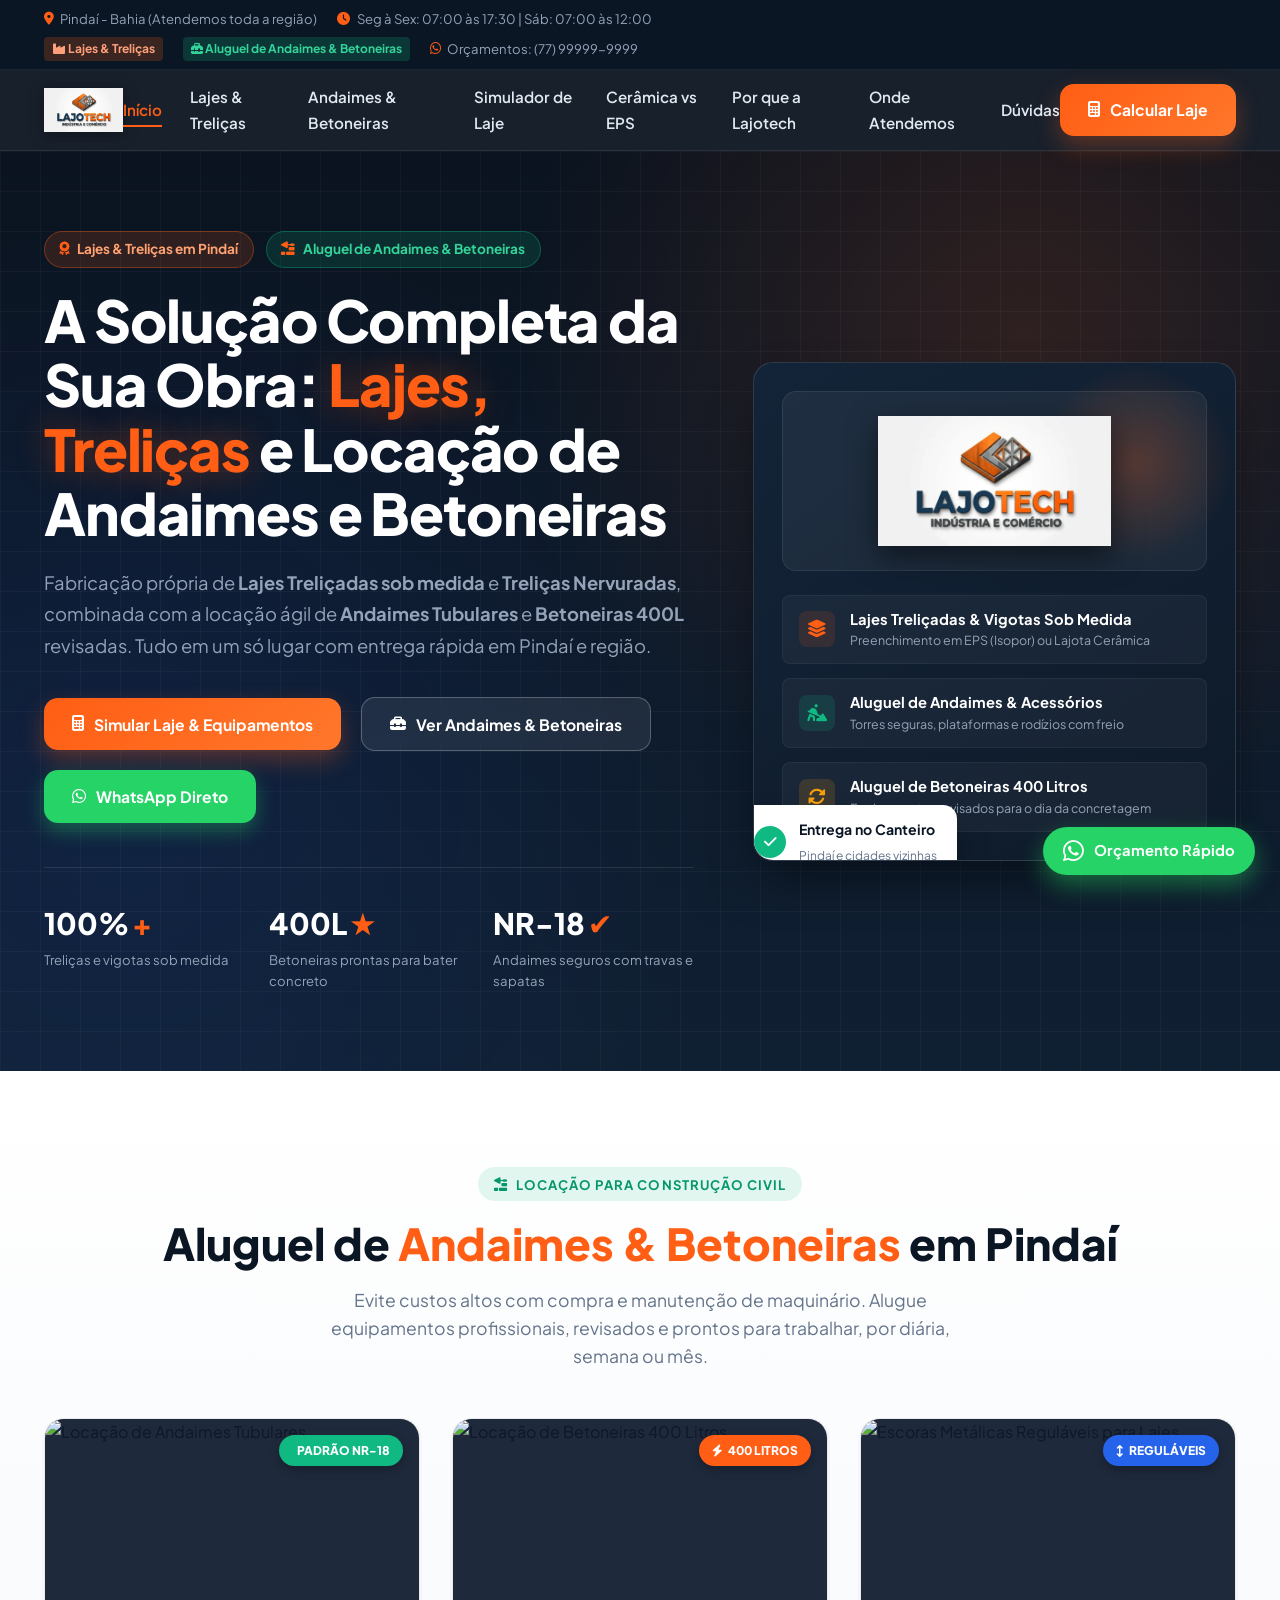
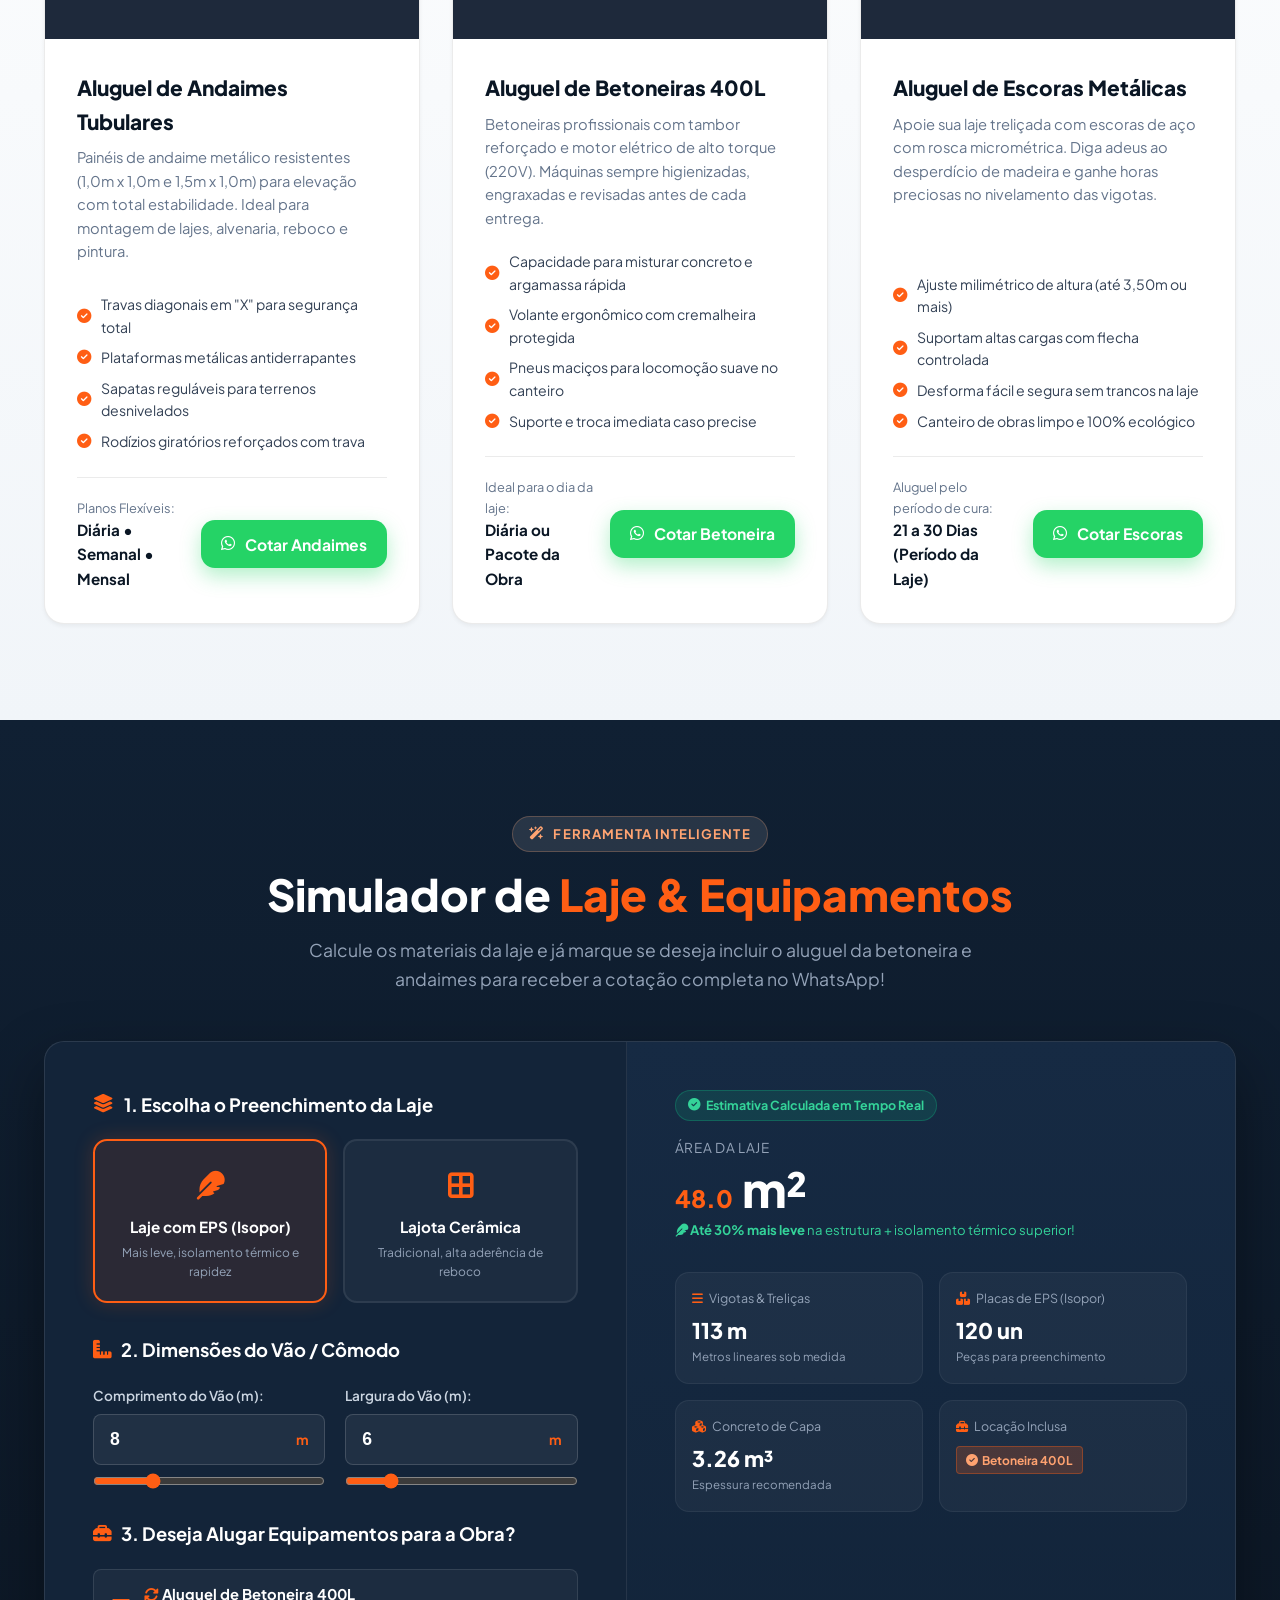
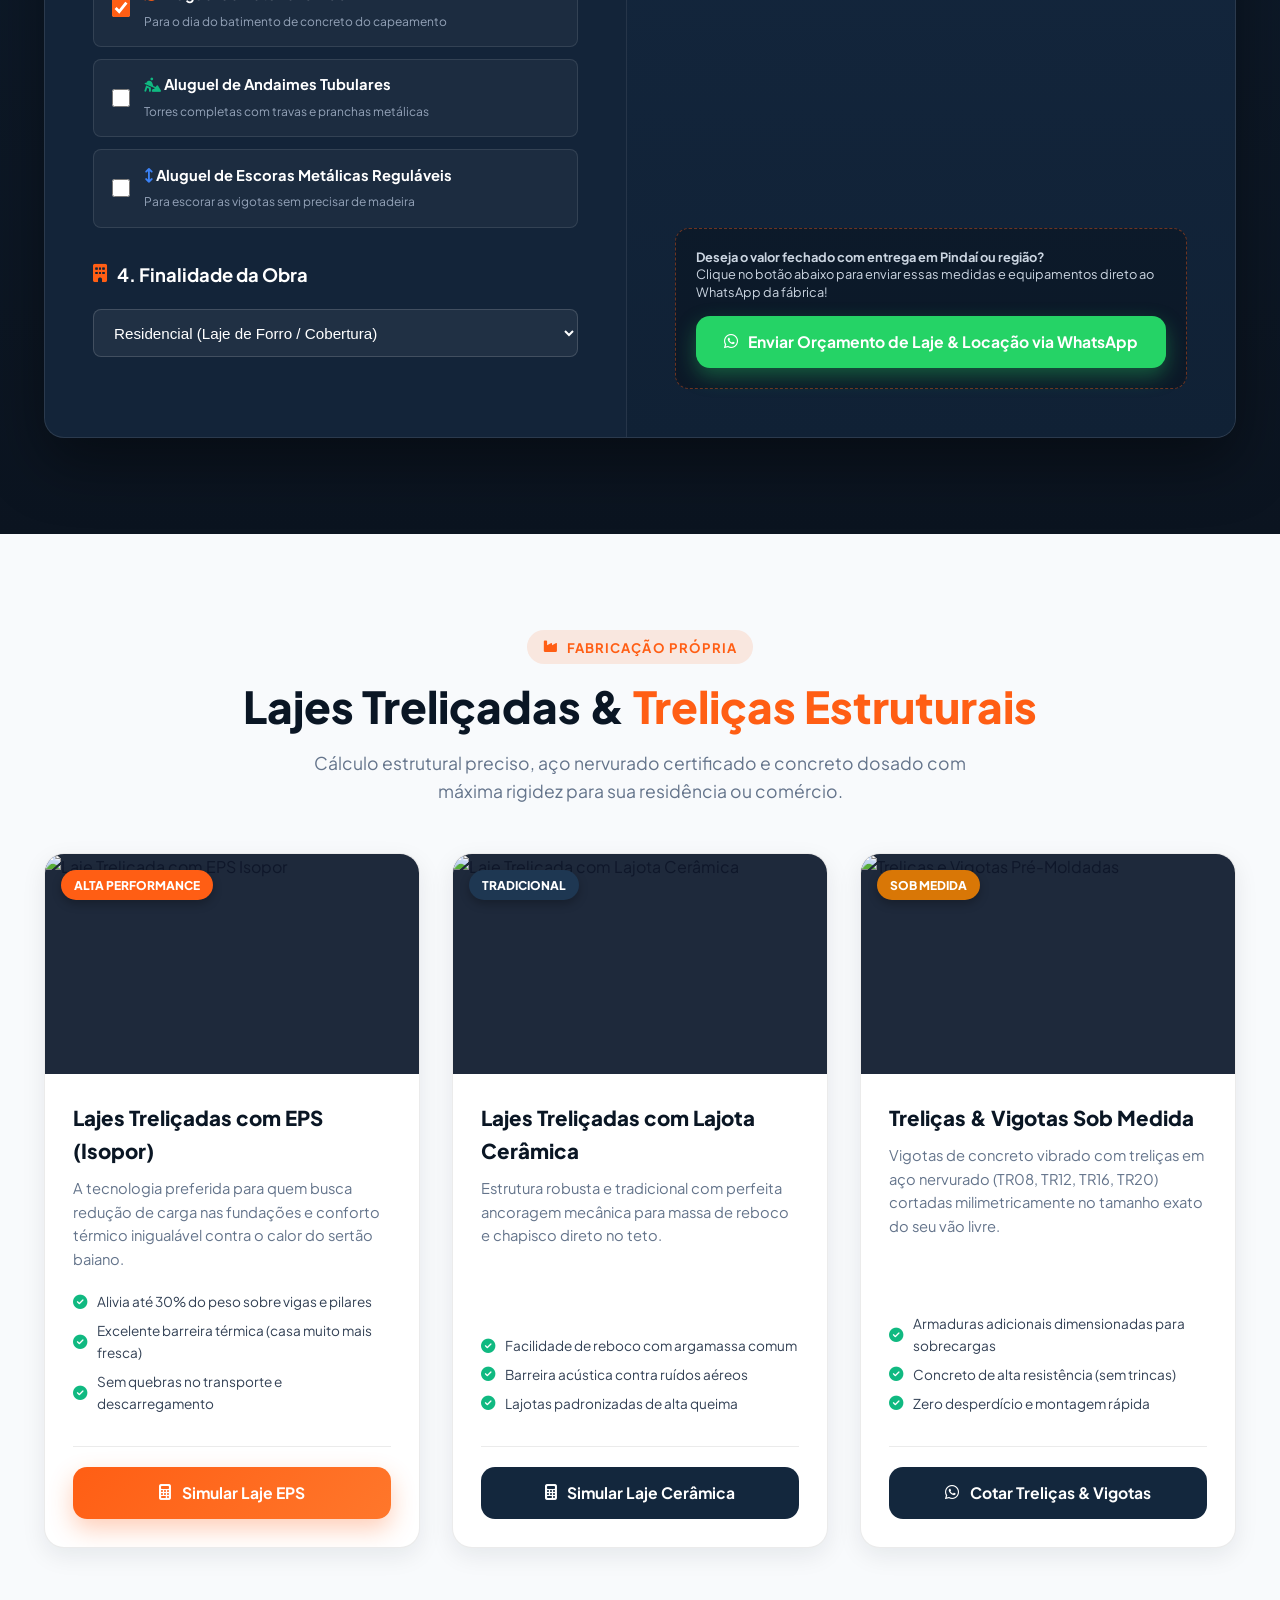
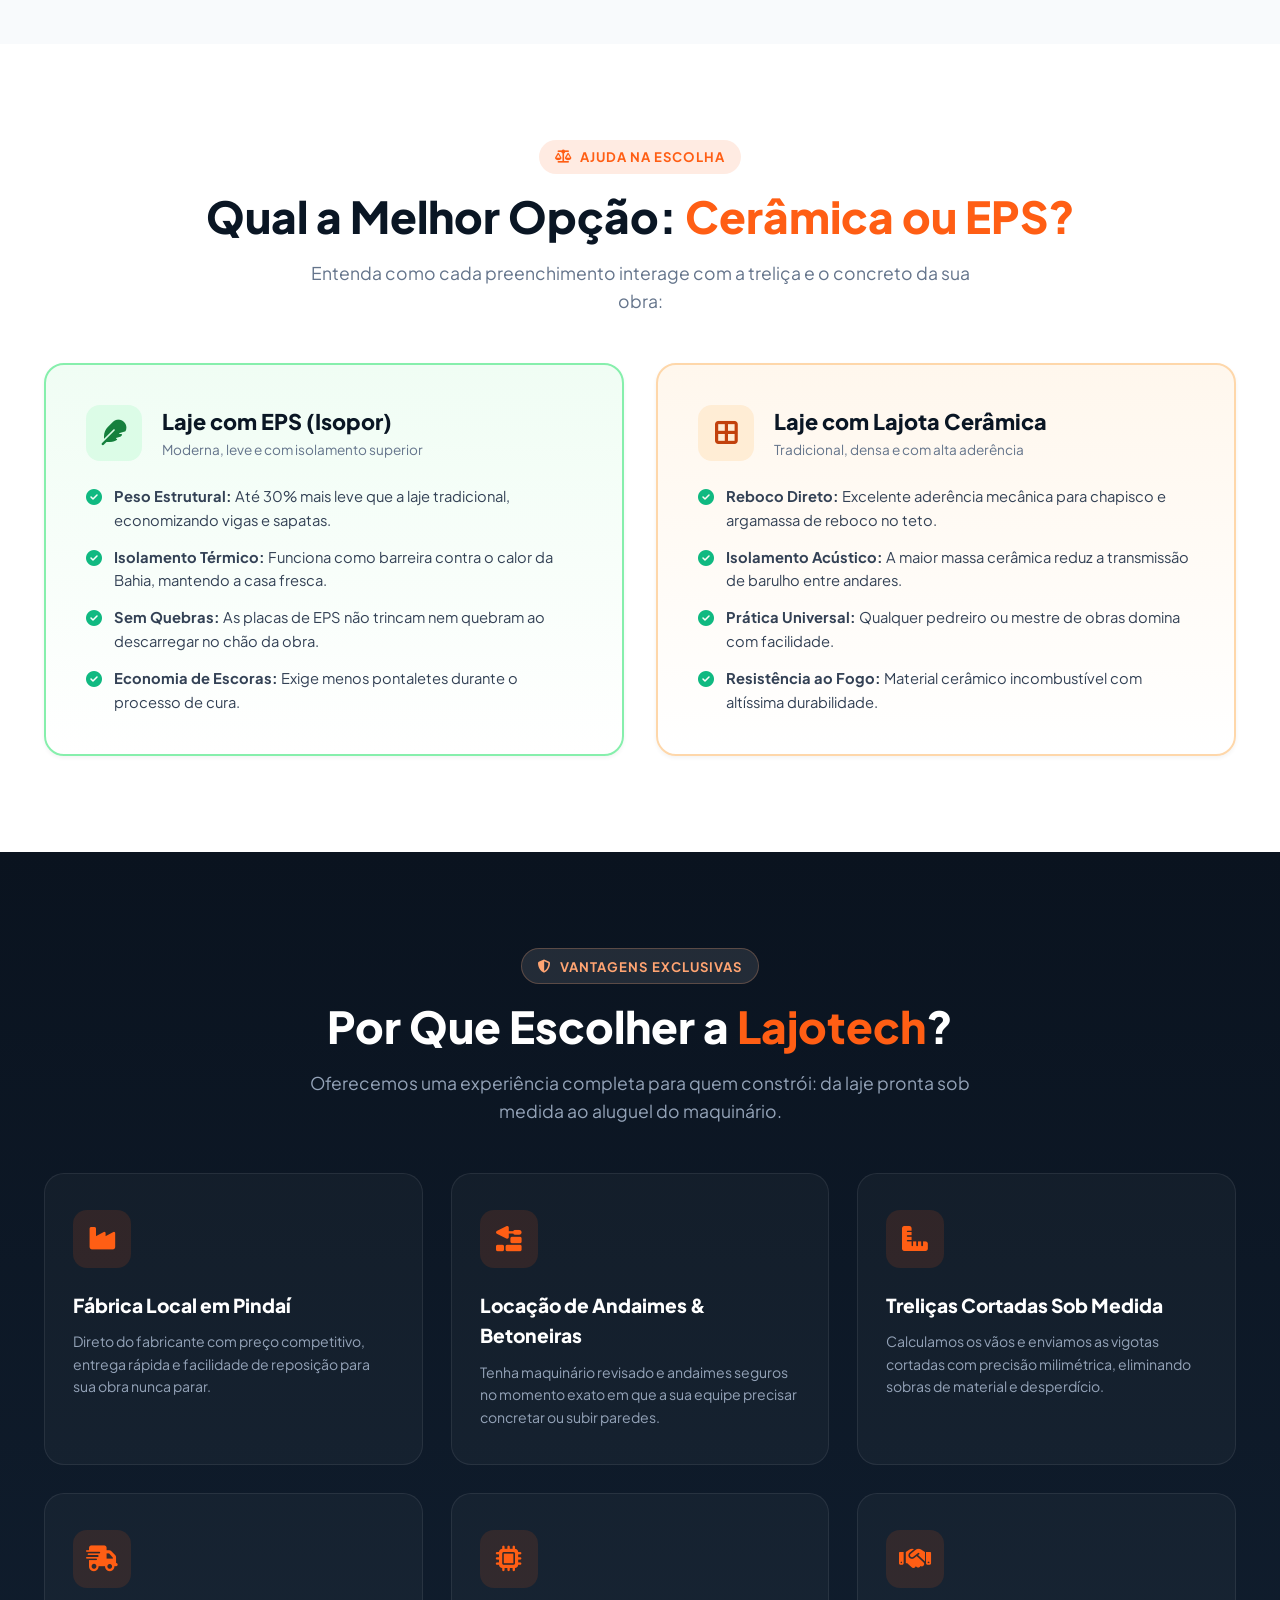
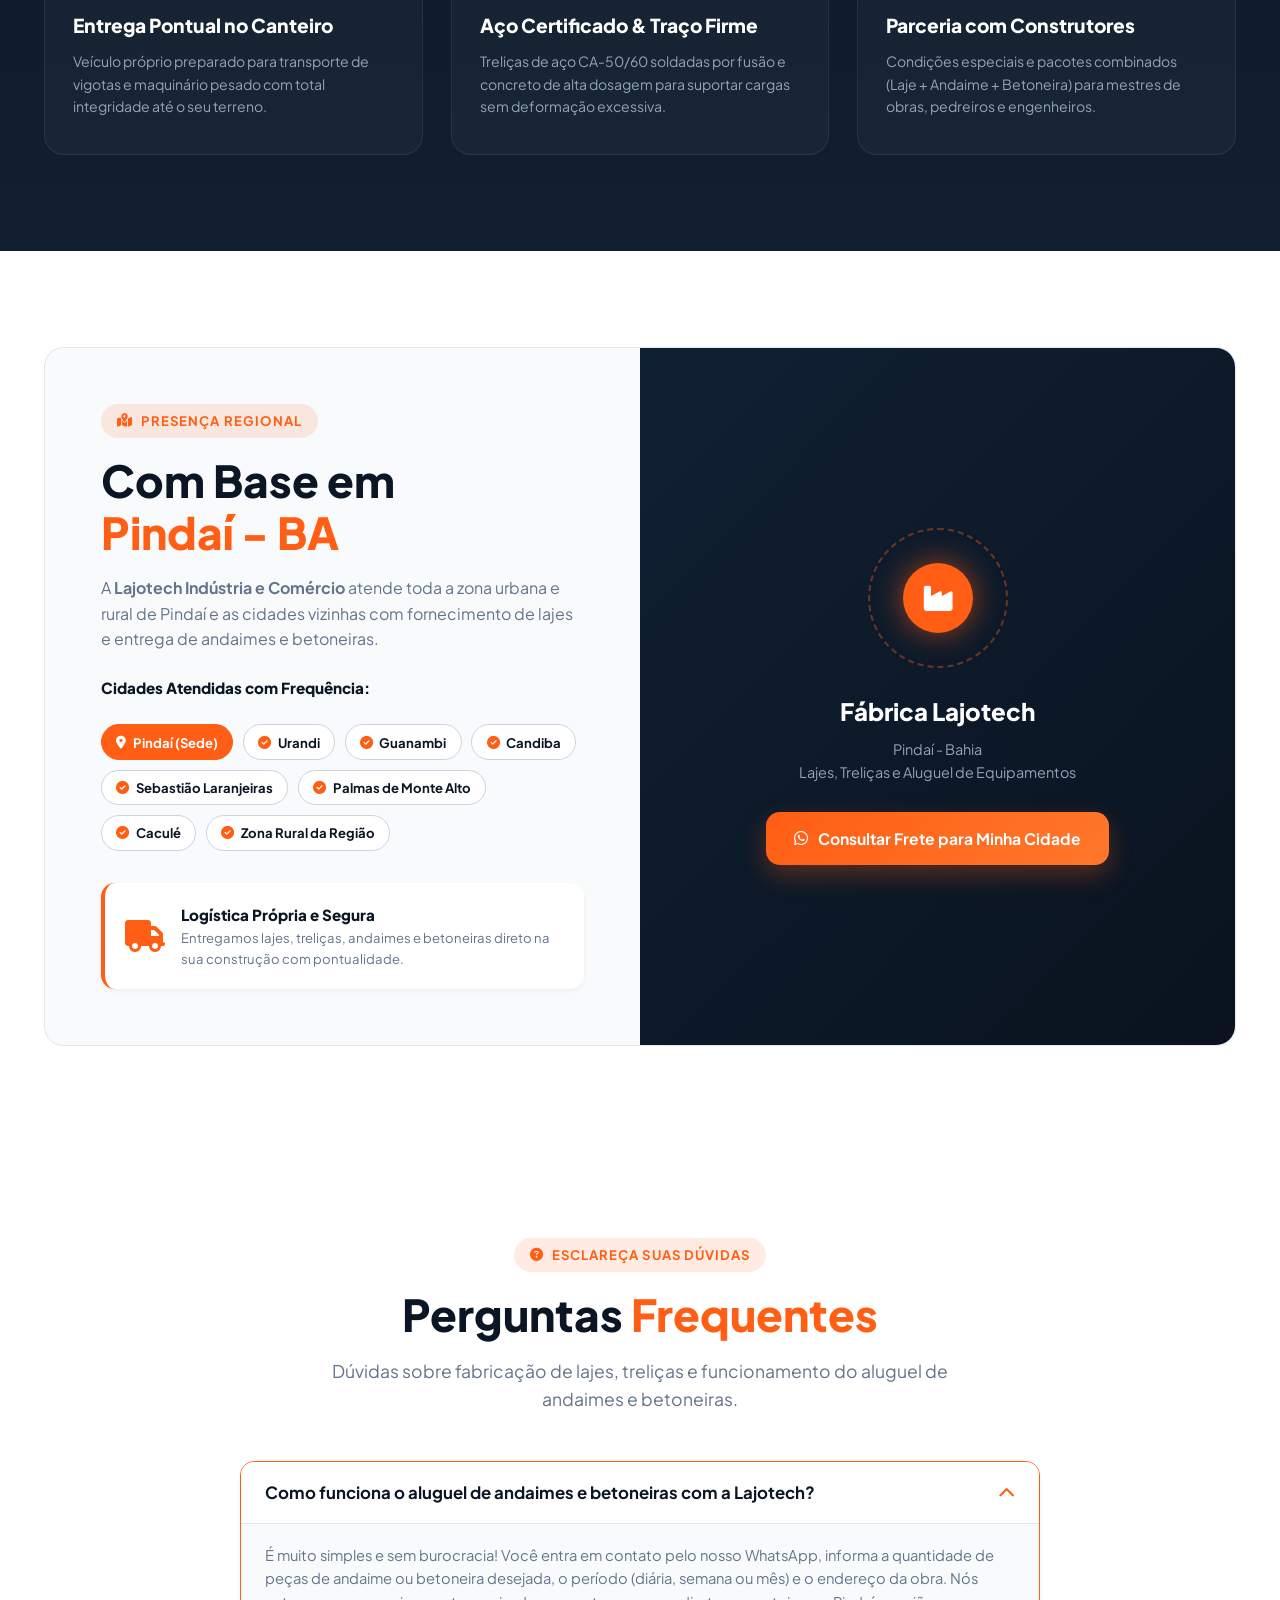
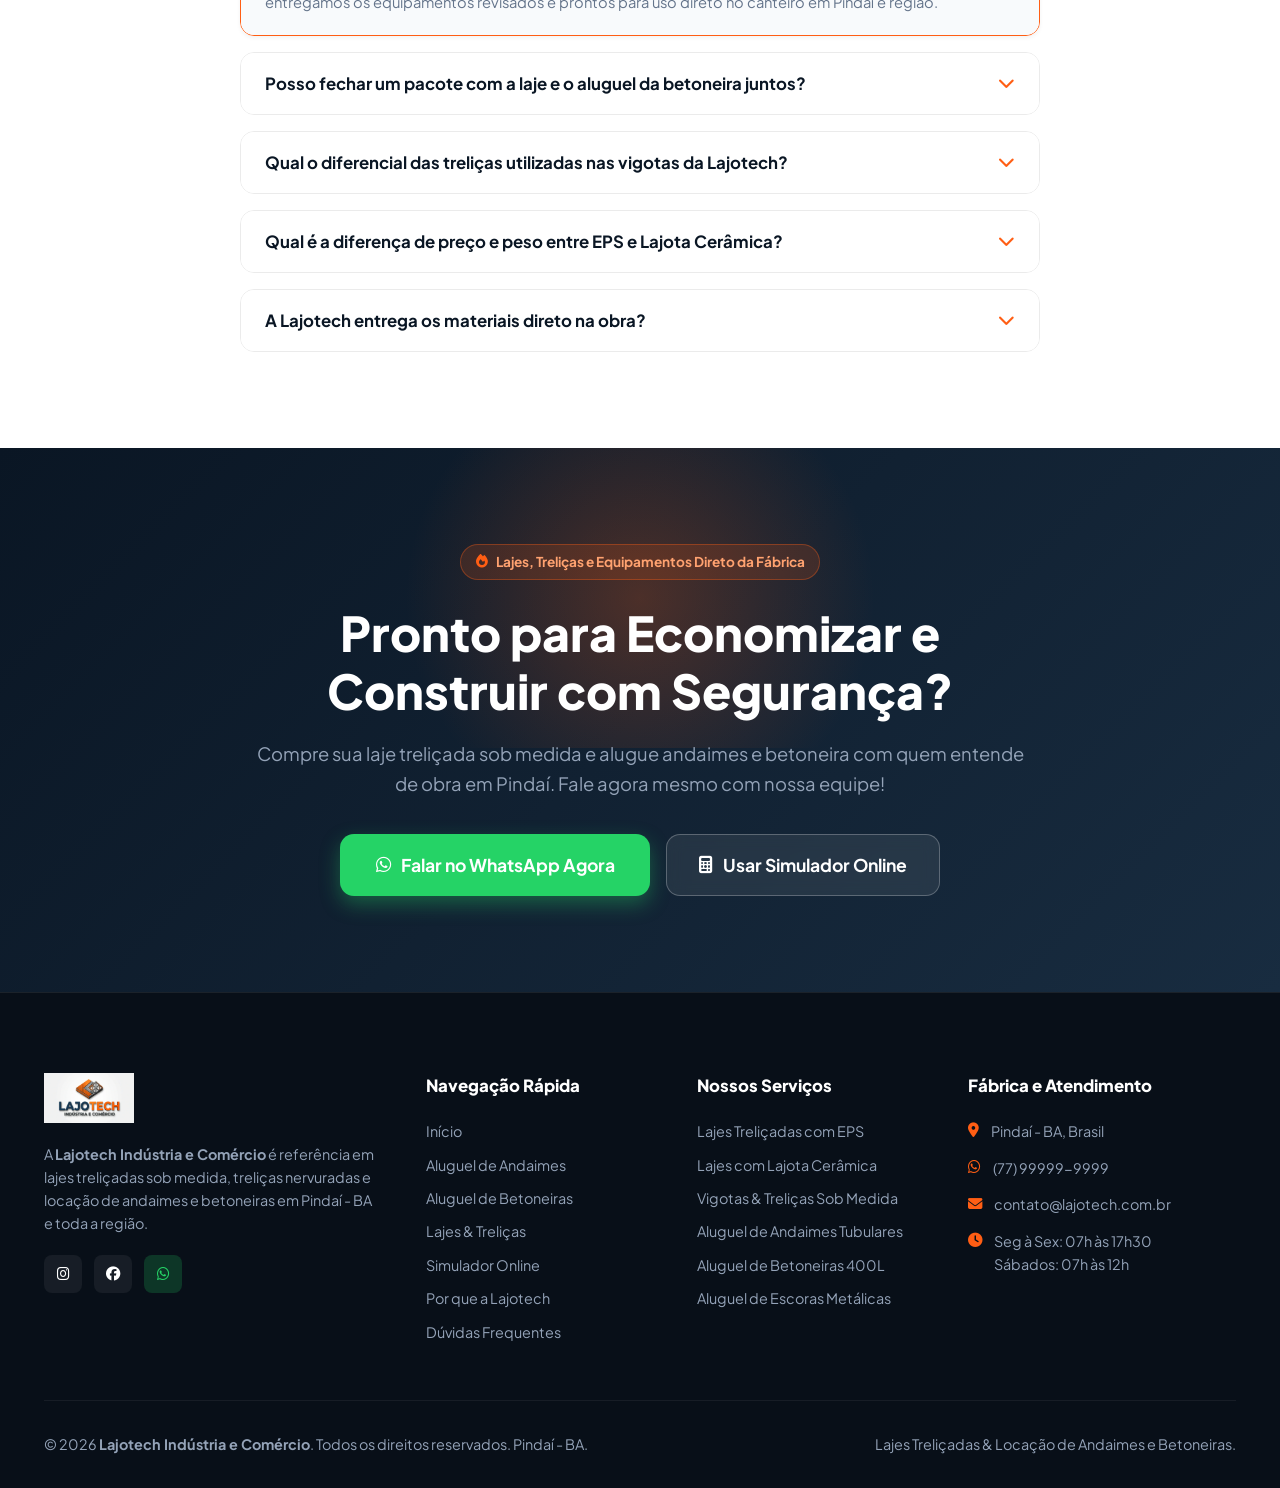
==== commit d91b0759: "feat: foco em lajes, trelicas e aluguel de andaimes e betoneiras" ====
--- a/index.html
+++ b/index.html
@@ -3,11 +3,11 @@
 <head>
   <meta charset="UTF-8">
   <meta name="viewport" content="width=device-width, initial-scale=1.0">
-  <title>Lajotech Indústria e Comércio | Lajes Treliçadas e Lajotas em Pindaí - BA</title>
+  <title>Lajotech Indústria e Comércio | Lajes, Treliças e Aluguel de Andaimes e Betoneiras em Pindaí - BA</title>
   
   <!-- Meta SEO -->
-  <meta name="description" content="Lajotech Indústria e Comércio em Pindaí - BA. Especialista em lajes treliçadas com EPS (isopor), lajotas cerâmicas, vigotas pré-moldadas e ferragens sob medida. Peça seu orçamento online!">
-  <meta name="keywords" content="lajes em Pindaí, lajota em Pindaí, laje treliçada, laje isopor, laje EPS, Lajotech Pindaí, construção civil Guanambi, vigotas, ferragens">
+  <meta name="description" content="Lajotech em Pindaí - BA. Especialista em lajes treliçadas sob medida, vigotas e treliças, lajotas cerâmicas e EPS, além de locação de andaimes tubulares e betoneiras 400L. Peça seu orçamento pelo WhatsApp!">
+  <meta name="keywords" content="lajes em Pindaí, treliças Pindaí, aluguel de andaimes Pindaí, aluguel de betoneiras Pindaí, locação de andaimes Guanambi, lajota Pindaí, vigotas treliçadas, Lajotech">
   <meta name="author" content="Lajotech Indústria e Comércio">
 
   <!-- Google Fonts: Plus Jakarta Sans -->
@@ -24,7 +24,7 @@
 <body>
 
   <!-- ==========================================================================
-       BARRA DE TOPO (INFORMAÇÕES DE CONTATO E LOCALIZAÇÃO)
+       BARRA DE TOPO (CONTATO, LOCALIZAÇÃO & HORÁRIO)
        ========================================================================== -->
   <div class="topbar">
     <div class="container topbar-content">
@@ -39,10 +39,11 @@
         </div>
       </div>
       <div class="topbar-info">
-        <span class="topbar-badge"><i class="fa-solid fa-bolt"></i> Fabricação Própria</span>
+        <span class="topbar-badge"><i class="fa-solid fa-industry"></i> Lajes & Treliças</span>
+        <span class="topbar-badge" style="background: rgba(16, 185, 129, 0.2); color: #34D399;"><i class="fa-solid fa-toolbox"></i> Aluguel de Andaimes & Betoneiras</span>
         <div class="topbar-item">
           <i class="fa-brands fa-whatsapp"></i>
-          <a href="https://wa.me/5577999999999" target="_blank" rel="noopener">Orçamentos Rápidos: (77) 99999-9999</a>
+          <a href="https://wa.me/5577999999999" target="_blank" rel="noopener">Orçamentos: (77) 99999-9999</a>
         </div>
       </div>
     </div>
@@ -59,8 +60,9 @@
 
       <ul class="nav-links" id="navLinks">
         <li><a href="#inicio" class="nav-link active">Início</a></li>
+        <li><a href="#lajes" class="nav-link">Lajes & Treliças</a></li>
+        <li><a href="#locacao" class="nav-link">Andaimes & Betoneiras</a></li>
         <li><a href="#simulador" class="nav-link">Simulador de Laje</a></li>
-        <li><a href="#produtos" class="nav-link">Nossas Soluções</a></li>
         <li><a href="#comparativo" class="nav-link">Cerâmica vs EPS</a></li>
         <li><a href="#diferenciais" class="nav-link">Por que a Lajotech</a></li>
         <li><a href="#regiao" class="nav-link">Onde Atendemos</a></li>
@@ -81,7 +83,7 @@
 
   <main>
     <!-- ==========================================================================
-         HERO SECTION (IMPACTO VISUAL E CONVERSÃO)
+         HERO SECTION (IMPACTO VISUAL COM FOCO EM LAJES, TRELIÇAS E EQUIPAMENTOS)
          ========================================================================== -->
     <section class="hero" id="inicio">
       <div class="container hero-grid">
@@ -89,45 +91,49 @@
           <div class="hero-badge-group">
             <span class="hero-pill">
               <i class="fa-solid fa-award"></i>
-              Fábrica de Lajes em Pindaí - BA
+              Lajes & Treliças em Pindaí
             </span>
-            <span class="hero-pill">
-              <i class="fa-solid fa-truck-fast"></i>
-              Entrega Rápida na sua Obra
+            <span class="hero-pill" style="background: rgba(16, 185, 129, 0.15); border-color: rgba(16, 185, 129, 0.35); color: #34D399;">
+              <i class="fa-solid fa-trowel-bricks"></i>
+              Aluguel de Andaimes & Betoneiras
             </span>
           </div>
 
           <h1 class="hero-title">
-            A Base Forte e Segura para o seu Teto: Lajes com <span class="tech-word">Lajotech</span>
+            A Solução Completa da Sua Obra: <span class="tech-word">Lajes, Treliças</span> e Locação de Andaimes e Betoneiras
           </h1>
 
           <p class="hero-desc">
-            Lajes treliçadas sob medida com <strong>Lajota Cerâmica</strong> e <strong>EPS (Isopor)</strong> de alta performance. Reduza custos de concreto, ganhe velocidade de montagem e tenha a certeza de uma estrutura calculada para durar gerações.
+            Fabricação própria de <strong>Lajes Treliçadas sob medida</strong> e <strong>Treliças Nervuradas</strong>, combinada com a locação ágil de <strong>Andaimes Tubulares</strong> e <strong>Betoneiras 400L</strong> revisadas. Tudo em um só lugar com entrega rápida em Pindaí e região.
           </p>
 
           <div class="hero-actions">
             <a href="#simulador" class="btn btn-primary">
               <i class="fa-solid fa-calculator"></i>
-              Simular Orçamento da Laje
+              Simular Laje & Equipamentos
             </a>
-            <a href="https://wa.me/5577999999999?text=Ol%C3%A1%20Lajotech!%20Gostaria%20de%20um%20or%C3%A7amento%20para%20minha%20obra%20em%20Pinda%C3%AD." target="_blank" rel="noopener" class="btn btn-outline-white">
+            <a href="#locacao" class="btn btn-outline-white">
+              <i class="fa-solid fa-toolbox"></i>
+              Ver Andaimes & Betoneiras
+            </a>
+            <a href="https://wa.me/5577999999999?text=Ol%C3%A1%20Lajotech!%20Gostaria%20de%20um%20or%C3%A7amento%20para%20minha%20obra%20em%20Pinda%C3%AD." target="_blank" rel="noopener" class="btn btn-whatsapp">
               <i class="fa-brands fa-whatsapp"></i>
-              Falar no WhatsApp
+              WhatsApp Direto
             </a>
           </div>
 
           <div class="hero-stats">
             <div class="stat-item">
               <h3>100%<span>+</span></h3>
-              <p>Projetos sob medida sem desperdício</p>
+              <p>Treliças e vigotas sob medida</p>
             </div>
             <div class="stat-item">
-              <h3>-30%<span>↓</span></h3>
-              <p>Alívio de peso estrutural com laje EPS</p>
+              <h3>400L<span>★</span></h3>
+              <p>Betoneiras prontas para bater concreto</p>
             </div>
             <div class="stat-item">
-              <h3>5★<span>★</span></h3>
-              <p>Confiança de mestres de obras e engenheiros</p>
+              <h3>NR-18<span>✔</span></h3>
+              <p>Andaimes seguros com travas e sapatas</p>
             </div>
           </div>
         </div>
@@ -141,31 +147,31 @@
             <div class="features-mini-list">
               <div class="mini-feat">
                 <div class="mini-feat-icon">
-                  <i class="fa-solid fa-cubes"></i>
+                  <i class="fa-solid fa-layer-group"></i>
                 </div>
                 <div class="mini-feat-text">
-                  <h4>Lajotas Cerâmicas & EPS Isolante</h4>
-                  <p>Maior conforto térmico e rigidez estrutural</p>
+                  <h4>Lajes Treliçadas & Vigotas Sob Medida</h4>
+                  <p>Preenchimento em EPS (Isopor) ou Lajota Cerâmica</p>
                 </div>
               </div>
 
               <div class="mini-feat">
-                <div class="mini-feat-icon">
-                  <i class="fa-solid fa-shield-halved"></i>
+                <div class="mini-feat-icon" style="background: rgba(16, 185, 129, 0.15); color: #10B981;">
+                  <i class="fa-solid fa-person-digging"></i>
                 </div>
                 <div class="mini-feat-text">
-                  <h4>Vigotas em Aço Nervurado Homologado</h4>
-                  <p>Fabricadas rigorosamente dentro das normas técnicas</p>
+                  <h4>Aluguel de Andaimes & Acessórios</h4>
+                  <p>Torres seguras, plataformas e rodízios com freio</p>
                 </div>
               </div>
 
               <div class="mini-feat">
-                <div class="mini-feat-icon">
-                  <i class="fa-solid fa-truck-ramp-box"></i>
+                <div class="mini-feat-icon" style="background: rgba(245, 158, 11, 0.15); color: #F59E0B;">
+                  <i class="fa-solid fa-rotate"></i>
                 </div>
                 <div class="mini-feat-text">
-                  <h4>Logística Própria em Pindaí e Região</h4>
-                  <p>Descarregamento pontual direto no canteiro</p>
+                  <h4>Aluguel de Betoneiras 400 Litros</h4>
+                  <p>Equipamentos revisados para o dia da concretagem</p>
                 </div>
               </div>
             </div>
@@ -175,8 +181,8 @@
                 <i class="fa-solid fa-check"></i>
               </div>
               <div>
-                <strong>Qualidade Garantida</strong>
-                <span>Cálculo estrutural preciso</span>
+                <strong>Entrega no Canteiro</strong>
+                <span>Pindaí e cidades vizinhas</span>
               </div>
             </div>
           </div>
@@ -185,15 +191,121 @@
     </section>
 
     <!-- ==========================================================================
-         SIMULADOR / CALCULADORA INTERATIVA DE LAJE (CHAMATIVO)
+         SEÇÃO DE LOCAÇÃO DE EQUIPAMENTOS (ANDAIMES, BETONEIRAS & ESCORAS)
+         ========================================================================== -->
+    <section class="rental-section" id="locacao">
+      <div class="container">
+        <div class="text-center">
+          <span class="section-tag" style="background: rgba(16, 185, 129, 0.12); color: #059669;">
+            <i class="fa-solid fa-trowel-bricks"></i> Locação para Construção Civil
+          </span>
+          <h2 class="section-title">Aluguel de <span class="highlight">Andaimes & Betoneiras</span> em Pindaí</h2>
+          <p class="section-subtitle">
+            Evite custos altos com compra e manutenção de maquinário. Alugue equipamentos profissionais, revisados e prontos para trabalhar, por diária, semana ou mês.
+          </p>
+        </div>
+
+        <div class="rental-grid">
+          <!-- Card 1: Andaimes Tubulares -->
+          <div class="rental-card">
+            <div class="rental-card-header">
+              <img src="https://images.unsplash.com/photo-1504307651254-35680f356dfd?auto=format&fit=crop&w=700&q=80" alt="Locação de Andaimes Tubulares">
+              <span class="rental-badge"><i class="fa-solid fa-shield-check"></i> Padrão NR-18</span>
+            </div>
+            <div class="rental-body">
+              <h3>Aluguel de Andaimes Tubulares</h3>
+              <p>
+                Painéis de andaime metálico resistentes (1,0m x 1,0m e 1,5m x 1,0m) para elevação com total estabilidade. Ideal para montagem de lajes, alvenaria, reboco e pintura.
+              </p>
+              <ul class="rental-features-list">
+                <li><i class="fa-solid fa-circle-check"></i> Travas diagonais em "X" para segurança total</li>
+                <li><i class="fa-solid fa-circle-check"></i> Plataformas metálicas antiderrapantes</li>
+                <li><i class="fa-solid fa-circle-check"></i> Sapatas reguláveis para terrenos desnivelados</li>
+                <li><i class="fa-solid fa-circle-check"></i> Rodízios giratórios reforçados com trava</li>
+              </ul>
+              <div class="rental-footer">
+                <div class="rental-period">
+                  <span>Planos Flexíveis:</span>
+                  <strong>Diária • Semanal • Mensal</strong>
+                </div>
+                <a href="https://wa.me/5577999999999?text=Ol%C3%A1%20Lajotech!%20Gostaria%20de%20cotar%20o%20ALUGUEL%20DE%20ANDAIMES%20para%20minha%20obra." target="_blank" rel="noopener" class="btn btn-whatsapp" style="padding: 0.7rem 1.25rem;">
+                  <i class="fa-brands fa-whatsapp"></i> Cotar Andaimes
+                </a>
+              </div>
+            </div>
+          </div>
+
+          <!-- Card 2: Betoneiras 400L -->
+          <div class="rental-card">
+            <div class="rental-card-header">
+              <img src="https://images.unsplash.com/photo-1581094288338-2314dddb7ece?auto=format&fit=crop&w=700&q=80" alt="Locação de Betoneiras 400 Litros">
+              <span class="rental-badge orange"><i class="fa-solid fa-bolt"></i> 400 Litros</span>
+            </div>
+            <div class="rental-body">
+              <h3>Aluguel de Betoneiras 400L</h3>
+              <p>
+                Betoneiras profissionais com tambor reforçado e motor elétrico de alto torque (220V). Máquinas sempre higienizadas, engraxadas e revisadas antes de cada entrega.
+              </p>
+              <ul class="rental-features-list">
+                <li><i class="fa-solid fa-circle-check"></i> Capacidade para misturar concreto e argamassa rápida</li>
+                <li><i class="fa-solid fa-circle-check"></i> Volante ergonômico com cremalheira protegida</li>
+                <li><i class="fa-solid fa-circle-check"></i> Pneus maciços para locomoção suave no canteiro</li>
+                <li><i class="fa-solid fa-circle-check"></i> Suporte e troca imediata caso precise</li>
+              </ul>
+              <div class="rental-footer">
+                <div class="rental-period">
+                  <span>Ideal para o dia da laje:</span>
+                  <strong>Diária ou Pacote da Obra</strong>
+                </div>
+                <a href="https://wa.me/5577999999999?text=Ol%C3%A1%20Lajotech!%20Gostaria%20de%20cotar%20o%20ALUGUEL%20DE%20BETONEIRA%20400L%20para%20minha%20obra." target="_blank" rel="noopener" class="btn btn-whatsapp" style="padding: 0.7rem 1.25rem;">
+                  <i class="fa-brands fa-whatsapp"></i> Cotar Betoneira
+                </a>
+              </div>
+            </div>
+          </div>
+
+          <!-- Card 3: Escoras Metálicas Reguláveis -->
+          <div class="rental-card">
+            <div class="rental-card-header">
+              <img src="https://images.unsplash.com/photo-1541888946425-d0fbb186c5f7?auto=format&fit=crop&w=700&q=80" alt="Escoras Metálicas Reguláveis para Lajes">
+              <span class="rental-badge" style="background: #2563EB;"><i class="fa-solid fa-arrows-up-down"></i> Reguláveis</span>
+            </div>
+            <div class="rental-body">
+              <h3>Aluguel de Escoras Metálicas</h3>
+              <p>
+                Apoie sua laje treliçada com escoras de aço com rosca micrométrica. Diga adeus ao desperdício de madeira e ganhe horas preciosas no nivelamento das vigotas.
+              </p>
+              <ul class="rental-features-list">
+                <li><i class="fa-solid fa-circle-check"></i> Ajuste milimétrico de altura (até 3,50m ou mais)</li>
+                <li><i class="fa-solid fa-circle-check"></i> Suportam altas cargas com flecha controlada</li>
+                <li><i class="fa-solid fa-circle-check"></i> Desforma fácil e segura sem trancos na laje</li>
+                <li><i class="fa-solid fa-circle-check"></i> Canteiro de obras limpo e 100% ecológico</li>
+              </ul>
+              <div class="rental-footer">
+                <div class="rental-period">
+                  <span>Aluguel pelo período de cura:</span>
+                  <strong>21 a 30 Dias (Período da Laje)</strong>
+                </div>
+                <a href="https://wa.me/5577999999999?text=Ol%C3%A1%20Lajotech!%20Gostaria%20de%20cotar%20ESCORAS%20MET%C3%81LICAS%20para%20a%20minha%20laje." target="_blank" rel="noopener" class="btn btn-whatsapp" style="padding: 0.7rem 1.25rem;">
+                  <i class="fa-brands fa-whatsapp"></i> Cotar Escoras
+                </a>
+              </div>
+            </div>
+          </div>
+        </div>
+      </div>
+    </section>
+
+    <!-- ==========================================================================
+         SIMULADOR / CALCULADORA INTERATIVA DE LAJE COM EQUIPAMENTOS INCLUSOS
          ========================================================================== -->
     <section class="calculator-section" id="simulador">
       <div class="container">
         <div class="text-center">
-          <span class="section-tag light"><i class="fa-solid fa-wand-magic-sparkles"></i> Ferramenta Exclusiva</span>
-          <h2 class="section-title light">Simulador de <span class="highlight">Laje Sob Medida</span></h2>
+          <span class="section-tag light"><i class="fa-solid fa-wand-magic-sparkles"></i> Ferramenta Inteligente</span>
+          <h2 class="section-title light">Simulador de <span class="highlight">Laje & Equipamentos</span></h2>
           <p class="section-subtitle light">
-            Descubra em segundos a quantidade estimada de materiais para cobrir a sua obra e envie direto para nossa fábrica cotar com preço especial de Pindaí.
+            Calcule os materiais da laje e já marque se deseja incluir o aluguel da betoneira e andaimes para receber a cotação completa no WhatsApp!
           </p>
         </div>
 
@@ -202,7 +314,7 @@
           <div class="calc-inputs">
             <div class="calc-group-title">
               <i class="fa-solid fa-layer-group"></i>
-              <span>1. Escolha o Tipo de Preenchimento da Laje</span>
+              <span>1. Escolha o Preenchimento da Laje</span>
             </div>
 
             <div class="type-selector-grid">
@@ -211,7 +323,7 @@
                 <div class="type-card-box">
                   <div class="type-icon"><i class="fa-solid fa-feather"></i></div>
                   <h4>Laje com EPS (Isopor)</h4>
-                  <p>Mais leve, isolamento térmico e agilidade</p>
+                  <p>Mais leve, isolamento térmico e rapidez</p>
                 </div>
               </label>
 
@@ -220,19 +332,19 @@
                 <div class="type-card-box">
                   <div class="type-icon"><i class="fa-solid fa-border-all"></i></div>
                   <h4>Lajota Cerâmica</h4>
-                  <p>Tradicional, alta aderência e peso acústico</p>
+                  <p>Tradicional, alta aderência de reboco</p>
                 </div>
               </label>
             </div>
 
             <div class="calc-group-title">
               <i class="fa-solid fa-ruler-combined"></i>
-              <span>2. Informe as Dimensões do Vão / Laje</span>
+              <span>2. Dimensões do Vão / Cômodo</span>
             </div>
 
             <div class="calc-fields-row">
               <div class="form-field">
-                <label for="calcLength">Comprimento do Vão (metros):</label>
+                <label for="calcLength">Comprimento do Vão (m):</label>
                 <div class="input-with-unit">
                   <input type="number" id="calcLength" value="8" min="1" max="50" step="0.5">
                   <span class="unit">m</span>
@@ -241,7 +353,7 @@
               </div>
 
               <div class="form-field">
-                <label for="calcWidth">Largura do Vão (metros):</label>
+                <label for="calcWidth">Largura do Vão (m):</label>
                 <div class="input-with-unit">
                   <input type="number" id="calcWidth" value="6" min="1" max="50" step="0.5">
                   <span class="unit">m</span>
@@ -251,8 +363,39 @@
             </div>
 
             <div class="calc-group-title">
+              <i class="fa-solid fa-toolbox"></i>
+              <span>3. Deseja Alugar Equipamentos para a Obra?</span>
+            </div>
+
+            <div class="calc-checkbox-group">
+              <label class="calc-checkbox-label">
+                <input type="checkbox" id="checkBetoneira" checked>
+                <div class="calc-checkbox-text">
+                  <strong><i class="fa-solid fa-rotate" style="color: var(--primary);"></i> Aluguel de Betoneira 400L</strong>
+                  <span>Para o dia do batimento de concreto do capeamento</span>
+                </div>
+              </label>
+
+              <label class="calc-checkbox-label">
+                <input type="checkbox" id="checkAndaime">
+                <div class="calc-checkbox-text">
+                  <strong><i class="fa-solid fa-person-digging" style="color: #10B981;"></i> Aluguel de Andaimes Tubulares</strong>
+                  <span>Torres completas com travas e pranchas metálicas</span>
+                </div>
+              </label>
+
+              <label class="calc-checkbox-label">
+                <input type="checkbox" id="checkEscora">
+                <div class="calc-checkbox-text">
+                  <strong><i class="fa-solid fa-arrows-up-down" style="color: #3B82F6;"></i> Aluguel de Escoras Metálicas Reguláveis</strong>
+                  <span>Para escorar as vigotas sem precisar de madeira</span>
+                </div>
+              </label>
+            </div>
+
+            <div class="calc-group-title">
               <i class="fa-solid fa-building"></i>
-              <span>3. Finalidade da Construção</span>
+              <span>4. Finalidade da Obra</span>
             </div>
 
             <div class="usage-select-group">
@@ -273,7 +416,7 @@
               </span>
 
               <div class="calc-main-stat">
-                <div class="label">Área Total Calculada</div>
+                <div class="label">Área da Laje</div>
                 <div class="number"><span id="resArea">48.0</span> m²</div>
                 <div id="resVantagem" style="font-size: 0.82rem; color: #34D399; margin-top: 0.4rem;">
                   <i class="fa-solid fa-feather"></i> <strong>Até 30% mais leve</strong> na estrutura + isolamento térmico!
@@ -284,7 +427,7 @@
                 <div class="metric-box">
                   <div class="metric-box-title">
                     <i class="fa-solid fa-bars"></i>
-                    <span>Vigotas Treliçadas</span>
+                    <span>Vigotas & Treliças</span>
                   </div>
                   <div class="metric-box-val" id="resVigotas">113 m</div>
                   <div class="metric-box-sub">Metros lineares sob medida</div>
@@ -310,23 +453,24 @@
 
                 <div class="metric-box">
                   <div class="metric-box-title">
-                    <i class="fa-solid fa-shield"></i>
-                    <span>Telas & Escoramento</span>
+                    <i class="fa-solid fa-toolbox"></i>
+                    <span>Locação Inclusa</span>
                   </div>
-                  <div class="metric-box-val">Inclusos</div>
-                  <div class="metric-box-sub">Orientação técnica Lajotech</div>
+                  <div id="resEquipamentos" style="margin-top: 0.35rem;">
+                    <span class="equip-tag"><i class="fa-solid fa-circle-check"></i> Betoneira 400L</span>
+                  </div>
                 </div>
               </div>
             </div>
 
             <div class="calc-cta-box">
               <p>
-                <strong>Quer saber o valor exato com entrega em Pindaí ou região?</strong><br>
-                Clique abaixo para enviar essas medidas preenchidas diretamente para nossa equipe comercial!
+                <strong>Deseja o valor fechado com entrega em Pindaí ou região?</strong><br>
+                Clique no botão abaixo para enviar essas medidas e equipamentos direto ao WhatsApp da fábrica!
               </p>
               <a href="#" id="btnSendWhatsapp" target="_blank" rel="noopener" class="btn btn-whatsapp" style="width: 100%;">
                 <i class="fa-brands fa-whatsapp"></i>
-                Enviar Medidas para Orçamento via WhatsApp
+                Enviar Orçamento de Laje & Locação via WhatsApp
               </a>
             </div>
           </div>
@@ -335,15 +479,15 @@
     </section>
 
     <!-- ==========================================================================
-         CATÁLOGO DE PRODUTOS & SOLUÇÕES
+         SEÇÃO DE LAJES, TRELIÇAS E PRODUTOS
          ========================================================================== -->
-    <section class="products-section" id="produtos">
+    <section class="products-section" id="lajes">
       <div class="container">
         <div class="text-center">
-          <span class="section-tag"><i class="fa-solid fa-industry"></i> Catálogo Lajotech</span>
-          <h2 class="section-title">Soluções Completas para a sua <span class="highlight">Estrutura</span></h2>
+          <span class="section-tag"><i class="fa-solid fa-industry"></i> Fabricação Própria</span>
+          <h2 class="section-title">Lajes Treliçadas & <span class="highlight">Treliças Estruturais</span></h2>
           <p class="section-subtitle">
-            Da fundação à laje finalizada, fornecemos materiais padronizados e com certificação para garantir segurança absoluta à sua obra.
+            Cálculo estrutural preciso, aço nervurado certificado e concreto dosado com máxima rigidez para sua residência ou comércio.
           </p>
         </div>
 
@@ -352,21 +496,21 @@
           <div class="product-card">
             <div class="product-thumb">
               <img src="https://images.unsplash.com/photo-1541888946425-d0fbb186c5f7?auto=format&fit=crop&w=700&q=80" alt="Laje Treliçada com EPS Isopor">
-              <span class="product-badge-flag">Mais Procurada</span>
+              <span class="product-badge-flag">Alta Performance</span>
             </div>
             <div class="product-body">
               <h3 class="product-title">Lajes Treliçadas com EPS (Isopor)</h3>
               <p class="product-desc">
-                Ideal para construções modernas que buscam redução de peso sobre vigas e pilares, menor custo de escoramento e alto isolamento térmico contra o calor da nossa região.
+                A tecnologia preferida para quem busca redução de carga nas fundações e conforto térmico inigualável contra o calor do sertão baiano.
               </p>
               <ul class="product-benefits">
-                <li><i class="fa-solid fa-circle-check"></i> Reduz até 30% do peso próprio da laje</li>
-                <li><i class="fa-solid fa-circle-check"></i> Excelente conforto térmico e economia de energia</li>
-                <li><i class="fa-solid fa-circle-check"></i> Montagem até 50% mais rápida no canteiro</li>
+                <li><i class="fa-solid fa-circle-check"></i> Alivia até 30% do peso sobre vigas e pilares</li>
+                <li><i class="fa-solid fa-circle-check"></i> Excelente barreira térmica (casa muito mais fresca)</li>
+                <li><i class="fa-solid fa-circle-check"></i> Sem quebras no transporte e descarregamento</li>
               </ul>
               <div class="product-footer">
                 <a href="#simulador" class="btn btn-primary" style="width: 100%;">
-                  <i class="fa-solid fa-calculator"></i> Simular esta Laje
+                  <i class="fa-solid fa-calculator"></i> Simular Laje EPS
                 </a>
               </div>
             </div>
@@ -381,112 +525,40 @@
             <div class="product-body">
               <h3 class="product-title">Lajes Treliçadas com Lajota Cerâmica</h3>
               <p class="product-desc">
-                A solução consagrada na engenharia brasileira. Oferece alta robustez, firmeza ao caminhar e a melhor aderência para reboco convencional de teto.
+                Estrutura robusta e tradicional com perfeita ancoragem mecânica para massa de reboco e chapisco direto no teto.
               </p>
               <ul class="product-benefits">
-                <li><i class="fa-solid fa-circle-check"></i> Aderência perfeita para argamassa e reboco</li>
-                <li><i class="fa-solid fa-circle-check"></i> Alta inércia térmica e barreira acústica</li>
-                <li><i class="fa-solid fa-circle-check"></i> Cerâmica de alta queima sem esfarelamento</li>
+                <li><i class="fa-solid fa-circle-check"></i> Facilidade de reboco com argamassa comum</li>
+                <li><i class="fa-solid fa-circle-check"></i> Barreira acústica contra ruídos aéreos</li>
+                <li><i class="fa-solid fa-circle-check"></i> Lajotas padronizadas de alta queima</li>
               </ul>
               <div class="product-footer">
                 <a href="#simulador" class="btn btn-secondary" style="width: 100%;">
-                  <i class="fa-solid fa-calculator"></i> Simular esta Laje
+                  <i class="fa-solid fa-calculator"></i> Simular Laje Cerâmica
                 </a>
               </div>
             </div>
           </div>
 
-          <!-- Produto 3: Lajotas Avulsas -->
+          <!-- Produto 3: Treliças e Vigotas -->
           <div class="product-card">
             <div class="product-thumb">
-              <img src="https://images.unsplash.com/photo-1590381105924-c72589b9ef3f?auto=format&fit=crop&w=700&q=80" alt="Lajotas Cerâmicas Avulsas">
-              <span class="product-badge-flag" style="background: #D97706;">Direto da Fábrica</span>
+              <img src="https://images.unsplash.com/photo-1513694203232-719a280e022f?auto=format&fit=crop&w=700&q=80" alt="Treliças e Vigotas Pré-Moldadas">
+              <span class="product-badge-flag" style="background: #D97706;">Sob Medida</span>
             </div>
             <div class="product-body">
-              <h3 class="product-title">Lajotas Cerâmicas Avulsas</h3>
+              <h3 class="product-title">Treliças & Vigotas Sob Medida</h3>
               <p class="product-desc">
-                Fornecimento no atacado e varejo de lajotas cerâmicas padronizadas (H8, H12, H16) para lajes, canaletas e projetos de alvenaria com o melhor custo-benefício de Pindaí.
-              </p>
-              <ul class="product-benefits">
-                <li><i class="fa-solid fa-circle-check"></i> Dimensões exatas para encaixe sem folga</li>
-                <li><i class="fa-solid fa-circle-check"></i> Carga de ruptura testada e aprovada</li>
-                <li><i class="fa-solid fa-circle-check"></i> Entrega paletizada rápida na obra</li>
-              </ul>
-              <div class="product-footer">
-                <a href="https://wa.me/5577999999999?text=Ol%C3%A1!%20Gostaria%20de%20cotar%20lajotas%20cer%C3%A2micas%20avulsas%20com%20a%20Lajotech." target="_blank" rel="noopener" class="btn btn-secondary" style="width: 100%;">
-                  <i class="fa-brands fa-whatsapp"></i> Cotar Lajotas Avulsas
-                </a>
-              </div>
-            </div>
-          </div>
-
-          <!-- Produto 4: Vigotas Pré-Moldadas -->
-          <div class="product-card">
-            <div class="product-thumb">
-              <img src="https://images.unsplash.com/photo-1513694203232-719a280e022f?auto=format&fit=crop&w=700&q=80" alt="Vigotas Treliçadas Pré-moldadas">
-              <span class="product-badge-flag" style="background: #2563EB;">Sob Medida</span>
-            </div>
-            <div class="product-body">
-              <h3 class="product-title">Vigotas Treliçadas & Ferragens</h3>
-              <p class="product-desc">
-                Vigotas de concreto vibrado com treliças eletrossoldadas em aço nervurado (TR08, TR12, TR16, TR20). Cortadas no comprimento exato do seu vão livre.
+                Vigotas de concreto vibrado com treliças em aço nervurado (TR08, TR12, TR16, TR20) cortadas milimetricamente no tamanho exato do seu vão livre.
               </p>
               <ul class="product-benefits">
                 <li><i class="fa-solid fa-circle-check"></i> Armaduras adicionais dimensionadas para sobrecargas</li>
-                <li><i class="fa-solid fa-circle-check"></i> Concreto de alta densidade sem vazios</li>
-                <li><i class="fa-solid fa-circle-check"></i> Alinhamento perfeito que economiza nivelamento</li>
+                <li><i class="fa-solid fa-circle-check"></i> Concreto de alta resistência (sem trincas)</li>
+                <li><i class="fa-solid fa-circle-check"></i> Zero desperdício e montagem rápida</li>
               </ul>
               <div class="product-footer">
-                <a href="https://wa.me/5577999999999?text=Ol%C3%A1!%20Gostaria%20de%20cotar%20vigotas%20treli%C3%A7adas%20sob%20medida." target="_blank" rel="noopener" class="btn btn-secondary" style="width: 100%;">
-                  <i class="fa-brands fa-whatsapp"></i> Cotar Vigotas
-                </a>
-              </div>
-            </div>
-          </div>
-
-          <!-- Produto 5: Malhas de Aço -->
-          <div class="product-card">
-            <div class="product-thumb">
-              <img src="https://images.unsplash.com/photo-1589939705384-5185137a7f0f?auto=format&fit=crop&w=700&q=80" alt="Malhas e Telas Soldadas">
-              <span class="product-badge-flag" style="background: #475569;">Acessórios</span>
-            </div>
-            <div class="product-body">
-              <h3 class="product-title">Telas Soldadas & Acessórios</h3>
-              <p class="product-desc">
-                Telas de aço tipo Q-61, Q-92, Q-138 para distribuição de cargas sobre a laje, evitando trincas de retração no concreto de capeamento.
-              </p>
-              <ul class="product-benefits">
-                <li><i class="fa-solid fa-circle-check"></i> Aço CA-60 certificado com solda por fusão</li>
-                <li><i class="fa-solid fa-circle-check"></i> Prevenção ativa de fissuras e rachaduras</li>
-                <li><i class="fa-solid fa-circle-check"></i> Espaçadores plásticos para garantir o cobrimento</li>
-              </ul>
-              <div class="product-footer">
-                <a href="https://wa.me/5577999999999?text=Ol%C3%A1!%20Gostaria%20de%20or%C3%A7ar%20telas%20soldadas%20e%20acess%C3%B3rios." target="_blank" rel="noopener" class="btn btn-secondary" style="width: 100%;">
-                  <i class="fa-brands fa-whatsapp"></i> Consultar Disponibilidade
-                </a>
-              </div>
-            </div>
-          </div>
-
-          <!-- Produto 6: Projetos Especiais -->
-          <div class="product-card">
-            <div class="product-thumb">
-              <img src="https://images.unsplash.com/photo-1503387762-592deb58ef4e?auto=format&fit=crop&w=700&q=80" alt="Projetos Estruturais e Vãos Livres">
-              <span class="product-badge-flag" style="background: #059669;">Engenharia</span>
-            </div>
-            <div class="product-body">
-              <h3 class="product-title">Lajes para Grandes Vãos & Carga Pesada</h3>
-              <p class="product-desc">
-                Soluções técnicas especiais para galpões, garagens de caminhão, sobrados com vãos livres amplos e lajes bidirecionais com nervuras cruzadas.
-              </p>
-              <ul class="product-benefits">
-                <li><i class="fa-solid fa-circle-check"></i> Apoio de cálculo de flecha e sobrecargas</li>
-                <li><i class="fa-solid fa-circle-check"></i> Detalhamento de armaduras de flexão</li>
-                <li><i class="fa-solid fa-circle-check"></i> Atendimento personalizado para mestres de obras</li>
-              </ul>
-              <div class="product-footer">
-                <a href="https://wa.me/5577999999999?text=Ol%C3%A1!%20Tenho%20um%20projeto%20com%20grande%20v%C3%A3o%20e%20preciso%20de%20orienta%C3%A7%C3%A3o%20da%20Lajotech." target="_blank" rel="noopener" class="btn btn-secondary" style="width: 100%;">
-                  <i class="fa-brands fa-whatsapp"></i> Falar com Especialista
+                <a href="https://wa.me/5577999999999?text=Ol%C3%A1%20Lajotech!%20Gostaria%20de%20cotar%20VIGOTAS%20E%20TRELI%C3%87AS%20sob%20medida." target="_blank" rel="noopener" class="btn btn-secondary" style="width: 100%;">
+                  <i class="fa-brands fa-whatsapp"></i> Cotar Treliças & Vigotas
                 </a>
               </div>
             </div>
@@ -504,12 +576,11 @@
           <span class="section-tag"><i class="fa-solid fa-scale-balanced"></i> Ajuda na Escolha</span>
           <h2 class="section-title">Qual a Melhor Opção: <span class="highlight">Cerâmica ou EPS?</span></h2>
           <p class="section-subtitle">
-            Cada material tem características ideais para o seu objetivo. Veja as diferenças antes de bater o martelo:
+            Entenda como cada preenchimento interage com a treliça e o concreto da sua obra:
           </p>
         </div>
 
         <div class="compare-grid">
-          <!-- Card EPS -->
           <div class="compare-card eps-featured">
             <div class="compare-header">
               <div class="compare-icon-wrap">
@@ -524,24 +595,23 @@
             <ul class="compare-features-list">
               <li class="pro">
                 <i class="fa-solid fa-circle-check"></i>
-                <span><strong>Peso Estrutural:</strong> Até 30% mais leve que a laje de cerâmica, aliviando pilares, vigas e fundações.</span>
+                <span><strong>Peso Estrutural:</strong> Até 30% mais leve que a laje tradicional, economizando vigas e sapatas.</span>
               </li>
               <li class="pro">
                 <i class="fa-solid fa-circle-check"></i>
-                <span><strong>Isolamento Térmico:</strong> O EPS atua como barreira contra o calor externo, deixando o interior muito mais fresco.</span>
+                <span><strong>Isolamento Térmico:</strong> Funciona como barreira contra o calor da Bahia, mantendo a casa fresca.</span>
               </li>
               <li class="pro">
                 <i class="fa-solid fa-circle-check"></i>
-                <span><strong>Velocidade & Desperdício:</strong> Placas leves, fáceis de subir e sem perdas por quebra durante o descarregamento.</span>
+                <span><strong>Sem Quebras:</strong> As placas de EPS não trincam nem quebram ao descarregar no chão da obra.</span>
               </li>
               <li class="pro">
                 <i class="fa-solid fa-circle-check"></i>
-                <span><strong>Economia de Escoramento:</strong> Por ser mais leve na montagem, requer menor densidade de pontaletes.</span>
+                <span><strong>Economia de Escoras:</strong> Exige menos pontaletes durante o processo de cura.</span>
               </li>
             </ul>
           </div>
 
-          <!-- Card Cerâmica -->
           <div class="compare-card ceramic-card">
             <div class="compare-header">
               <div class="compare-icon-wrap">
@@ -556,19 +626,19 @@
             <ul class="compare-features-list">
               <li class="pro">
                 <i class="fa-solid fa-circle-check"></i>
-                <span><strong>Acabamento Direto:</strong> Excelente aderência mecânica para chapisco e reboco convencional com massa de cimento.</span>
+                <span><strong>Reboco Direto:</strong> Excelente aderência mecânica para chapisco e argamassa de reboco no teto.</span>
               </li>
               <li class="pro">
                 <i class="fa-solid fa-circle-check"></i>
-                <span><strong>Inércia Térmica & Acústica:</strong> Maior massa reduz a passagem de ruídos aéreos entre pavimentos.</span>
+                <span><strong>Isolamento Acústico:</strong> A maior massa cerâmica reduz a transmissão de barulho entre andares.</span>
               </li>
               <li class="pro">
                 <i class="fa-solid fa-circle-check"></i>
-                <span><strong>Tradição Construtiva:</strong> Método clássico que todo mestre de obras domina com perfeição há décadas.</span>
+                <span><strong>Prática Universal:</strong> Qualquer pedreiro ou mestre de obras domina com facilidade.</span>
               </li>
               <li class="pro">
                 <i class="fa-solid fa-circle-check"></i>
-                <span><strong>Resistência ao Fogo:</strong> Material cerâmico incombustível com altíssima resistência a altas temperaturas.</span>
+                <span><strong>Resistência ao Fogo:</strong> Material cerâmico incombustível com altíssima durabilidade.</span>
               </li>
             </ul>
           </div>
@@ -582,55 +652,55 @@
     <section class="why-us-section" id="diferenciais">
       <div class="container">
         <div class="text-center">
-          <span class="section-tag light"><i class="fa-solid fa-shield-halved"></i> Compromisso com a Qualidade</span>
-          <h2 class="section-title light">Por Que Comprar com a <span class="highlight">Lajotech</span>?</h2>
+          <span class="section-tag light"><i class="fa-solid fa-shield-halved"></i> Vantagens Exclusivas</span>
+          <h2 class="section-title light">Por Que Escolher a <span class="highlight">Lajotech</span>?</h2>
           <p class="section-subtitle light">
-            Não arrisque a segurança do seu patrimônio com materiais sem procedência. Saiba como a Lajotech faz a diferença na sua obra:
+            Oferecemos uma experiência completa para quem constrói: da laje pronta sob medida ao aluguel do maquinário.
           </p>
         </div>
 
         <div class="diferenciais-grid">
           <div class="dif-card">
             <div class="dif-icon"><i class="fa-solid fa-industry"></i></div>
-            <h3>Fábrica Própria em Pindaí</h3>
-            <p>Comprando direto do fabricante você elimina intermediários, tem o melhor custo por metro quadrado e suporte imediato.</p>
+            <h3>Fábrica Local em Pindaí</h3>
+            <p>Direto do fabricante com preço competitivo, entrega rápida e facilidade de reposição para sua obra nunca parar.</p>
+          </div>
+
+          <div class="dif-card">
+            <div class="dif-icon"><i class="fa-solid fa-trowel-bricks"></i></div>
+            <h3>Locação de Andaimes & Betoneiras</h3>
+            <p>Tenha maquinário revisado e andaimes seguros no momento exato em que a sua equipe precisar concretar ou subir paredes.</p>
           </div>
 
           <div class="dif-card">
             <div class="dif-icon"><i class="fa-solid fa-ruler-combined"></i></div>
-            <h3>Corte Exato Sob Medida</h3>
-            <p>Fabricamos vigotas no comprimento exato do seu projeto estrutural. Chega na obra pronto para montar, zero entulho e zero desperdício.</p>
+            <h3>Treliças Cortadas Sob Medida</h3>
+            <p>Calculamos os vãos e enviamos as vigotas cortadas com precisão milimétrica, eliminando sobras de material e desperdício.</p>
           </div>
 
           <div class="dif-card">
             <div class="dif-icon"><i class="fa-solid fa-truck-fast"></i></div>
             <h3>Entrega Pontual no Canteiro</h3>
-            <p>Frota dedicada para entrega rápida em Pindaí e municípios vizinhos, respeitando o cronograma de concretagem da sua equipe.</p>
+            <p>Veículo próprio preparado para transporte de vigotas e maquinário pesado com total integridade até o seu terreno.</p>
           </div>
 
           <div class="dif-card">
             <div class="dif-icon"><i class="fa-solid fa-microchip"></i></div>
-            <h3>Aço Certificado & Traço Forte</h3>
-            <p>Treliças soldadas em aço CA-50/60 com controle rigoroso de qualidade e concreto de alta dosagem para máxima capacidade de carga.</p>
+            <h3>Aço Certificado & Traço Firme</h3>
+            <p>Treliças de aço CA-50/60 soldadas por fusão e concreto de alta dosagem para suportar cargas sem deformação excessiva.</p>
           </div>
 
           <div class="dif-card">
-            <div class="dif-icon"><i class="fa-solid fa-handshake-angle"></i></div>
+            <div class="dif-icon"><i class="fa-solid fa-handshake"></i></div>
             <h3>Parceria com Construtores</h3>
-            <p>Atendimento especial para mestres de obras, pedreiros, arquitetos e engenheiros com condições diferenciadas de pagamento.</p>
-          </div>
-
-          <div class="dif-card">
-            <div class="dif-icon"><i class="fa-solid fa-comment-dots"></i></div>
-            <h3>Cotação Instantânea no WhatsApp</h3>
-            <p>Envie a planta ou o tamanho do vão e receba em minutos o quantitativo completo sem complicações ou burocracia.</p>
+            <p>Condições especiais e pacotes combinados (Laje + Andaime + Betoneira) para mestres de obras, pedreiros e engenheiros.</p>
           </div>
         </div>
       </div>
     </section>
 
     <!-- ==========================================================================
-         LOCALIZAÇÃO E REGIÃO DE ATENDIMENTO
+         REGIÃO DE ATENDIMENTO
          ========================================================================== -->
     <section class="location-section" id="regiao">
       <div class="container">
@@ -639,7 +709,7 @@
             <span class="section-tag"><i class="fa-solid fa-map-location-dot"></i> Presença Regional</span>
             <h2 class="section-title">Com Base em <span class="highlight">Pindaí - BA</span></h2>
             <p style="color: var(--text-muted); margin-bottom: 1rem; line-height: 1.6;">
-              A <strong>Lajotech Indústria e Comércio</strong> está estrategicamente sediada em Pindaí, com capacidade de atendimento ágil para toda a região circunvizinha do sudoeste baiano.
+              A <strong>Lajotech Indústria e Comércio</strong> atende toda a zona urbana e rural de Pindaí e as cidades vizinhas com fornecimento de lajes e entrega de andaimes e betoneiras.
             </p>
 
             <h4 style="font-size: 0.95rem; font-weight: 800; color: var(--secondary-dark); margin-top: 1.5rem;">
@@ -654,7 +724,6 @@
               <span class="city-tag"><i class="fa-solid fa-circle-check"></i> Sebastião Laranjeiras</span>
               <span class="city-tag"><i class="fa-solid fa-circle-check"></i> Palmas de Monte Alto</span>
               <span class="city-tag"><i class="fa-solid fa-circle-check"></i> Caculé</span>
-              <span class="city-tag"><i class="fa-solid fa-circle-check"></i> Ibiassucê</span>
               <span class="city-tag"><i class="fa-solid fa-circle-check"></i> Zona Rural da Região</span>
             </div>
 
@@ -662,7 +731,7 @@
               <i class="fa-solid fa-truck"></i>
               <div>
                 <h4>Logística Própria e Segura</h4>
-                <p>Nossos caminhões entregam suas vigotas e lajotas alinhadas e protegidas contra avarias direto na sua obra.</p>
+                <p>Entregamos lajes, treliças, andaimes e betoneiras direto na sua construção com pontualidade.</p>
               </div>
             </div>
           </div>
@@ -677,10 +746,10 @@
             <h3 style="font-size: 1.5rem; font-weight: 800; margin-bottom: 0.5rem;">Fábrica Lajotech</h3>
             <p style="color: var(--text-light-muted); max-width: 320px; font-size: 0.9rem; margin-bottom: 1.75rem;">
               Pindaí - Bahia<br>
-              Atendimento rápido para clientes residenciais, comerciais e industriais.
+              Lajes, Treliças e Aluguel de Equipamentos
             </p>
 
-            <a href="https://wa.me/5577999999999?text=Ol%C3%A1!%20Gostaria%20de%20consultar%20a%20entrega%20da%20Lajotech%20na%20minha%20cidade." target="_blank" rel="noopener" class="btn btn-primary">
+            <a href="https://wa.me/5577999999999?text=Ol%C3%A1!%20Gostaria%20de%20consultar%20frete%20de%20laje%20e%20equipamentos%20na%20minha%20cidade." target="_blank" rel="noopener" class="btn btn-primary">
               <i class="fa-brands fa-whatsapp"></i> Consultar Frete para Minha Cidade
             </a>
           </div>
@@ -689,84 +758,7 @@
     </section>
 
     <!-- ==========================================================================
-         DEPOIMENTOS / PROVA SOCIAL
-         ========================================================================== -->
-    <section class="testimonials-section">
-      <div class="container">
-        <div class="text-center">
-          <span class="section-tag"><i class="fa-solid fa-star"></i> Opinião de Quem Constrói</span>
-          <h2 class="section-title">A Confiança dos Profissionais da <span class="highlight">Construção</span></h2>
-          <p class="section-subtitle">
-            Veja o que dizem os construtores e proprietários que já utilizaram as lajes e lajotas da Lajotech:
-          </p>
-        </div>
-
-        <div class="testimonials-grid">
-          <div class="testimonial-card">
-            <div class="test-stars">
-              <i class="fa-solid fa-star"></i>
-              <i class="fa-solid fa-star"></i>
-              <i class="fa-solid fa-star"></i>
-              <i class="fa-solid fa-star"></i>
-              <i class="fa-solid fa-star"></i>
-            </div>
-            <p class="test-quote">
-              "As vigotas da Lajotech vêm retinhas e com concreto bem vibrado. Economizou muito tempo no nivelamento e no escoramento. Entrega rápida aqui em Pindaí!"
-            </p>
-            <div class="test-author">
-              <div class="test-avatar">MC</div>
-              <div>
-                <h4>Marcos Castro</h4>
-                <p>Mestre de Obras • Pindaí - BA</p>
-              </div>
-            </div>
-          </div>
-
-          <div class="testimonial-card">
-            <div class="test-stars">
-              <i class="fa-solid fa-star"></i>
-              <i class="fa-solid fa-star"></i>
-              <i class="fa-solid fa-star"></i>
-              <i class="fa-solid fa-star"></i>
-              <i class="fa-solid fa-star"></i>
-            </div>
-            <p class="test-quote">
-              "Optamos pela laje com EPS (isopor) para nossa casa em Guanambi. O conforto térmico no calor fez toda a diferença e aliviou bastante a estrutura. Recomendo demais!"
-            </p>
-            <div class="test-author">
-              <div class="test-avatar">RO</div>
-              <div>
-                <h4>Rodrigo Oliveira</h4>
-                <p>Proprietário Residencial • Guanambi - BA</p>
-              </div>
-            </div>
-          </div>
-
-          <div class="testimonial-card">
-            <div class="test-stars">
-              <i class="fa-solid fa-star"></i>
-              <i class="fa-solid fa-star"></i>
-              <i class="fa-solid fa-star"></i>
-              <i class="fa-solid fa-star"></i>
-              <i class="fa-solid fa-star"></i>
-            </div>
-            <p class="test-quote">
-              "Atendimento nota dez! Mandei as medidas pelo WhatsApp e em menos de 10 minutos já tínhamos o quantitativo completo com preço de fábrica. Sem surpresas no orçamento."
-            </p>
-            <div class="test-author">
-              <div class="test-avatar">AS</div>
-              <div>
-                <h4>Antônio Silva</h4>
-                <p>Construtor Civil • Urandi - BA</p>
-              </div>
-            </div>
-          </div>
-        </div>
-      </div>
-    </section>
-
-    <!-- ==========================================================================
-         FAQ (PERGUNTAS FREQUENTES)
+         FAQ (PERGUNTAS FREQUENTES SOBRE LAJES E LOCAÇÃO)
          ========================================================================== -->
     <section class="faq-section" id="faq">
       <div class="container">
@@ -774,19 +766,43 @@
           <span class="section-tag"><i class="fa-solid fa-circle-question"></i> Esclareça suas Dúvidas</span>
           <h2 class="section-title">Perguntas <span class="highlight">Frequentes</span></h2>
           <p class="section-subtitle">
-            Tire todas as suas dúvidas sobre fabricação, prazos, tipos de lajes e montagem técnica.
+            Dúvidas sobre fabricação de lajes, treliças e funcionamento do aluguel de andaimes e betoneiras.
           </p>
         </div>
 
         <div class="faq-accordion">
           <div class="faq-item">
             <button class="faq-question">
-              <span>Como é calculada a quantidade de laje para a minha obra?</span>
+              <span>Como funciona o aluguel de andaimes e betoneiras com a Lajotech?</span>
               <i class="fa-solid fa-chevron-down"></i>
             </button>
             <div class="faq-answer">
               <div class="faq-answer-inner">
-                O cálculo leva em conta a área total (largura x comprimento), a direção de apoio das vigotas (normalmente no menor vão para maior economia), e a sobrecarga prevista (uso residencial, comercial ou garagem). Você pode usar nosso simulador acima ou enviar sua planta pelo WhatsApp para fazermos o plano de montagem exato!
+                É muito simples e sem burocracia! Você entra em contato pelo nosso WhatsApp, informa a quantidade de peças de andaime ou betoneira desejada, o período (diária, semana ou mês) e o endereço da obra. Nós entregamos os equipamentos revisados e prontos para uso direto no canteiro em Pindaí e região.
+              </div>
+            </div>
+          </div>
+
+          <div class="faq-item">
+            <button class="faq-question">
+              <span>Posso fechar um pacote com a laje e o aluguel da betoneira juntos?</span>
+              <i class="fa-solid fa-chevron-down"></i>
+            </button>
+            <div class="faq-answer">
+              <div class="faq-answer-inner">
+                Com certeza! Esse é um dos maiores diferenciais da Lajotech: você compra as vigotas treliçadas sob medida, as lajotas/EPS, e já agenda a betoneira e as escoras/andaimes para o dia da concretagem. Tudo no mesmo frete e com condições especiais de pagamento.
+              </div>
+            </div>
+          </div>
+
+          <div class="faq-item">
+            <button class="faq-question">
+              <span>Qual o diferencial das treliças utilizadas nas vigotas da Lajotech?</span>
+              <i class="fa-solid fa-chevron-down"></i>
+            </button>
+            <div class="faq-answer">
+              <div class="faq-answer-inner">
+                Nossas treliças são fabricadas com aço nervurado de alta resistência e soldadas eletronicamente por fusão. Isso garante que as diagonais não se soltem durante a concretagem e que a laje resista com segurança à sobrecarga sem sofrer flechas ou deformações indesejadas.
               </div>
             </div>
           </div>
@@ -798,7 +814,7 @@
             </button>
             <div class="faq-answer">
               <div class="faq-answer-inner">
-                A laje com EPS (Isopor) é significativamente mais leve (reduz cerca de 25% a 30% do peso total da laje), proporcionando grande economia indireta com ferro, concreto e fundações, além de isolamento térmico superior. A lajota cerâmica é a opção tradicional mais indicada para quem deseja acabamento de reboco direto no teto com argamassa convencional.
+                A laje com EPS (Isopor) é cerca de 25% a 30% mais leve que a laje com lajota cerâmica, aliviando consideravelmente as cargas sobre vigas, pilares e sapatas, além de isolamento térmico superior. A lajota cerâmica é indicada para quem prefere reboco direto no teto com argamassa tradicional.
               </div>
             </div>
           </div>
@@ -810,31 +826,7 @@
             </button>
             <div class="faq-answer">
               <div class="faq-answer-inner">
-                Sim! Possuímos logística própria para entrega direta no canteiro em Pindaí e em todas as cidades vizinhas (Urandi, Guanambi, Candiba, Sebastião Laranjeiras, etc.), com total cuidado para que nenhuma peça seja danificada.
-              </div>
-            </div>
-          </div>
-
-          <div class="faq-item">
-            <button class="faq-question">
-              <span>Quanto tempo é necessário manter o escoramento da laje?</span>
-              <i class="fa-solid fa-chevron-down"></i>
-            </button>
-            <div class="faq-answer">
-              <div class="faq-answer-inner">
-                A norma brasileira (NBR 6118) recomenda manter o escoramento (pontaletes) por no mínimo 21 a 28 dias após a concretagem (tempo necessário para o concreto atingir sua resistência de projeto - FCK). A desforma deve ser gradual, retirando do centro do vão para as pontas.
-              </div>
-            </div>
-          </div>
-
-          <div class="faq-item">
-            <button class="faq-question">
-              <span>Vocês fornecem também as telas soldadas e armaduras de reforço?</span>
-              <i class="fa-solid fa-chevron-down"></i>
-            </button>
-            <div class="faq-answer">
-              <div class="faq-answer-inner">
-                Sim, fornecemos o kit completo: vigotas sob medida com treliça, lajotas ou blocos de EPS, telas de aço soldadas para o capeamento e barras de ferro adicionais quando o vão exigir armadura positiva ou negativa de reforço.
+                Sim! Possuímos logística própria para entrega no canteiro em Pindaí e em todas as cidades vizinhas (Urandi, Guanambi, Candiba, Sebastião Laranjeiras, etc.), cuidando para que nenhum material ou equipamento chegue avariado.
               </div>
             </div>
           </div>
@@ -849,14 +841,14 @@
       <div class="container">
         <div class="cta-box">
           <span class="hero-pill" style="margin-bottom: 1.5rem;">
-            <i class="fa-solid fa-fire"></i> Garanta a Melhor Cotação Direto da Fábrica
+            <i class="fa-solid fa-fire"></i> Lajes, Treliças e Equipamentos Direto da Fábrica
           </span>
-          <h2>Pronto para Levantar a Laje Mais Forte da Sua Obra?</h2>
+          <h2>Pronto para Economizar e Construir com Segurança?</h2>
           <p>
-            Não deixe sua obra parada. Fale agora mesmo com nossa equipe em Pindaí, envie as medidas da sua construção e receba um orçamento sem compromisso!
+            Compre sua laje treliçada sob medida e alugue andaimes e betoneira com quem entende de obra em Pindaí. Fale agora mesmo com nossa equipe!
           </p>
           <div style="display: flex; justify-content: center; gap: 1rem; flex-wrap: wrap;">
-            <a href="https://wa.me/5577999999999?text=Ol%C3%A1%20Lajotech!%20Gostaria%20de%20solicitar%20um%20or%C3%A7amento%20para%20minha%20obra." target="_blank" rel="noopener" class="btn btn-whatsapp" style="font-size: 1.1rem; padding: 1rem 2.2rem;">
+            <a href="https://wa.me/5577999999999?text=Ol%C3%A1%20Lajotech!%20Gostaria%20de%20solicitar%20um%20or%C3%A7amento%20de%20lajes%20e%20loca%C3%A7%C3%A3o%20de%20equipamentos." target="_blank" rel="noopener" class="btn btn-whatsapp" style="font-size: 1.1rem; padding: 1rem 2.2rem;">
               <i class="fa-brands fa-whatsapp"></i> Falar no WhatsApp Agora
             </a>
             <a href="#simulador" class="btn btn-outline-white" style="font-size: 1.1rem; padding: 1rem 2rem;">
@@ -877,7 +869,7 @@
         <div class="footer-col">
           <img src="assets/images/logo.webp" alt="Lajotech Indústria e Comércio" class="footer-logo">
           <p style="margin-bottom: 1.25rem; line-height: 1.6;">
-            A <strong>Lajotech Indústria e Comércio</strong> é referência em soluções pré-moldadas, lajes treliçadas e lajotas de alta resistência em Pindaí - BA e toda a região.
+            A <strong>Lajotech Indústria e Comércio</strong> é referência em lajes treliçadas sob medida, treliças nervuradas e locação de andaimes e betoneiras em Pindaí - BA e toda a região.
           </p>
           <div style="display: flex; gap: 0.75rem;">
             <a href="#" style="width: 38px; height: 38px; border-radius: 8px; background: rgba(255,255,255,0.06); display: flex; align-items: center; justify-content: center; color: #FFF;"><i class="fa-brands fa-instagram"></i></a>
@@ -890,24 +882,24 @@
           <h4>Navegação Rápida</h4>
           <ul class="footer-links">
             <li><a href="#inicio">Início</a></li>
-            <li><a href="#simulador">Simulador de Laje</a></li>
-            <li><a href="#produtos">Produtos e Vigotas</a></li>
-            <li><a href="#comparativo">Cerâmica vs EPS</a></li>
+            <li><a href="#locacao">Aluguel de Andaimes</a></li>
+            <li><a href="#locacao">Aluguel de Betoneiras</a></li>
+            <li><a href="#lajes">Lajes & Treliças</a></li>
+            <li><a href="#simulador">Simulador Online</a></li>
             <li><a href="#diferenciais">Por que a Lajotech</a></li>
-            <li><a href="#regiao">Cidades Atendidas</a></li>
             <li><a href="#faq">Dúvidas Frequentes</a></li>
           </ul>
         </div>
 
         <div class="footer-col">
-          <h4>Nossos Produtos</h4>
+          <h4>Nossos Serviços</h4>
           <ul class="footer-links">
-            <li><a href="#produtos">Lajes Treliçadas com EPS</a></li>
-            <li><a href="#produtos">Lajes com Lajota Cerâmica</a></li>
-            <li><a href="#produtos">Lajotas Cerâmicas Avulsas</a></li>
-            <li><a href="#produtos">Vigotas Sob Medida</a></li>
-            <li><a href="#produtos">Telas Soldadas e Ferragens</a></li>
-            <li><a href="#produtos">Lajes para Grandes Cargas</a></li>
+            <li><a href="#lajes">Lajes Treliçadas com EPS</a></li>
+            <li><a href="#lajes">Lajes com Lajota Cerâmica</a></li>
+            <li><a href="#lajes">Vigotas & Treliças Sob Medida</a></li>
+            <li><a href="#locacao">Aluguel de Andaimes Tubulares</a></li>
+            <li><a href="#locacao">Aluguel de Betoneiras 400L</a></li>
+            <li><a href="#locacao">Aluguel de Escoras Metálicas</a></li>
           </ul>
         </div>
 
@@ -936,7 +928,7 @@
 
       <div class="footer-bottom">
         <p>&copy; 2026 <strong>Lajotech Indústria e Comércio</strong>. Todos os direitos reservados. Pindaí - BA.</p>
-        <p>Desenvolvido com alta performance e tecnologia web.</p>
+        <p>Lajes Treliçadas & Locação de Andaimes e Betoneiras.</p>
       </div>
     </div>
   </footer>
@@ -944,7 +936,7 @@
   <!-- ==========================================================================
        BOTÃO FLUTUANTE DE WHATSAPP
        ========================================================================== -->
-  <a href="https://wa.me/5577999999999?text=Ol%C3%A1%20Lajotech!%20Gostaria%20de%20fazer%20um%20or%C3%A7amento%20para%20minha%20laje." class="floating-whatsapp" target="_blank" rel="noopener" aria-label="Falar no WhatsApp">
+  <a href="https://wa.me/5577999999999?text=Ol%C3%A1%20Lajotech!%20Gostaria%20de%20fazer%20um%20or%C3%A7amento%20de%20laje%20ou%20aluguel%20de%20equipamentos." class="floating-whatsapp" target="_blank" rel="noopener" aria-label="Falar no WhatsApp">
     <i class="fa-brands fa-whatsapp"></i>
     <span>Orçamento Rápido</span>
   </a>
--- a/assets/css/style.css
+++ b/assets/css/style.css
@@ -1660,3 +1660,202 @@
     border-radius: 50%;
   }
 }
+
+
+/* ==========================================================================
+   LOCAÇÃO DE EQUIPAMENTOS (ANDAIMES, BETONEIRAS & ESCORAS)
+   ========================================================================== */
+.rental-section {
+  padding: 6rem 0;
+  background: linear-gradient(180deg, #FFFFFF 0%, #F1F5F9 100%);
+  position: relative;
+}
+
+.rental-grid {
+  display: grid;
+  grid-template-columns: repeat(auto-fit, minmax(320px, 1fr));
+  gap: 2rem;
+  margin-top: 2rem;
+}
+
+.rental-card {
+  background: #FFFFFF;
+  border-radius: var(--radius-lg);
+  border: 1px solid var(--border-light);
+  box-shadow: var(--shadow-sm);
+  overflow: hidden;
+  transition: all var(--transition-normal);
+  display: flex;
+  flex-direction: column;
+}
+
+.rental-card:hover {
+  transform: translateY(-8px);
+  box-shadow: 0 20px 35px rgba(10, 22, 36, 0.12);
+  border-color: rgba(255, 94, 20, 0.4);
+}
+
+.rental-card-header {
+  position: relative;
+  height: 220px;
+  background: #1E293B;
+  overflow: hidden;
+}
+
+.rental-card-header img {
+  width: 100%;
+  height: 100%;
+  object-fit: cover;
+  transition: transform 0.5s ease;
+}
+
+.rental-card:hover .rental-card-header img {
+  transform: scale(1.06);
+}
+
+.rental-badge {
+  position: absolute;
+  top: 1rem;
+  right: 1rem;
+  background: #10B981;
+  color: #FFFFFF;
+  font-size: 0.75rem;
+  font-weight: 800;
+  text-transform: uppercase;
+  padding: 0.35rem 0.8rem;
+  border-radius: var(--radius-full);
+  box-shadow: 0 4px 10px rgba(0, 0, 0, 0.25);
+  display: flex;
+  align-items: center;
+  gap: 0.35rem;
+}
+
+.rental-badge.orange {
+  background: var(--primary);
+}
+
+.rental-body {
+  padding: 2rem;
+  display: flex;
+  flex-direction: column;
+  flex-grow: 1;
+}
+
+.rental-body h3 {
+  font-size: 1.3rem;
+  font-weight: 800;
+  color: var(--secondary-dark);
+  margin-bottom: 0.5rem;
+}
+
+.rental-body p {
+  font-size: 0.92rem;
+  color: var(--text-muted);
+  line-height: 1.6;
+  margin-bottom: 1.25rem;
+}
+
+.rental-features-list {
+  list-style: none;
+  display: flex;
+  flex-direction: column;
+  gap: 0.5rem;
+  margin-bottom: 1.5rem;
+  margin-top: auto;
+}
+
+.rental-features-list li {
+  display: flex;
+  align-items: center;
+  gap: 0.6rem;
+  font-size: 0.88rem;
+  color: #334155;
+}
+
+.rental-features-list li i {
+  color: var(--primary);
+  font-size: 0.9rem;
+}
+
+.rental-footer {
+  padding-top: 1.25rem;
+  border-top: 1px solid var(--border-light);
+  display: flex;
+  align-items: center;
+  justify-content: space-between;
+  gap: 1rem;
+}
+
+.rental-period {
+  font-size: 0.8rem;
+  color: var(--text-muted);
+}
+
+.rental-period strong {
+  display: block;
+  font-size: 0.95rem;
+  color: var(--secondary-dark);
+}
+
+/* ==========================================================================
+   CHECKBOXES DE EQUIPAMENTOS NO SIMULADOR
+   ========================================================================== */
+.calc-checkbox-group {
+  display: flex;
+  flex-direction: column;
+  gap: 0.75rem;
+  margin-bottom: 2rem;
+}
+
+.calc-checkbox-label {
+  display: flex;
+  align-items: center;
+  gap: 0.85rem;
+  background: rgba(255, 255, 255, 0.04);
+  border: 1px solid rgba(255, 255, 255, 0.1);
+  border-radius: var(--radius-sm);
+  padding: 0.85rem 1.15rem;
+  cursor: pointer;
+  transition: all var(--transition-fast);
+}
+
+.calc-checkbox-label:hover {
+  background: rgba(255, 255, 255, 0.08);
+  border-color: rgba(255, 94, 20, 0.4);
+}
+
+.calc-checkbox-label input[type="checkbox"] {
+  width: 18px;
+  height: 18px;
+  accent-color: var(--primary);
+  cursor: pointer;
+}
+
+.calc-checkbox-text {
+  flex-grow: 1;
+}
+
+.calc-checkbox-text strong {
+  display: block;
+  font-size: 0.92rem;
+  color: #FFFFFF;
+}
+
+.calc-checkbox-text span {
+  font-size: 0.75rem;
+  color: var(--text-light-muted);
+}
+
+.equip-tag {
+  display: inline-flex;
+  align-items: center;
+  gap: 0.3rem;
+  background: rgba(255, 94, 20, 0.2);
+  color: #FFA270;
+  border: 1px solid rgba(255, 94, 20, 0.35);
+  font-size: 0.75rem;
+  font-weight: 700;
+  padding: 0.2rem 0.55rem;
+  border-radius: 4px;
+  margin-top: 0.25rem;
+}
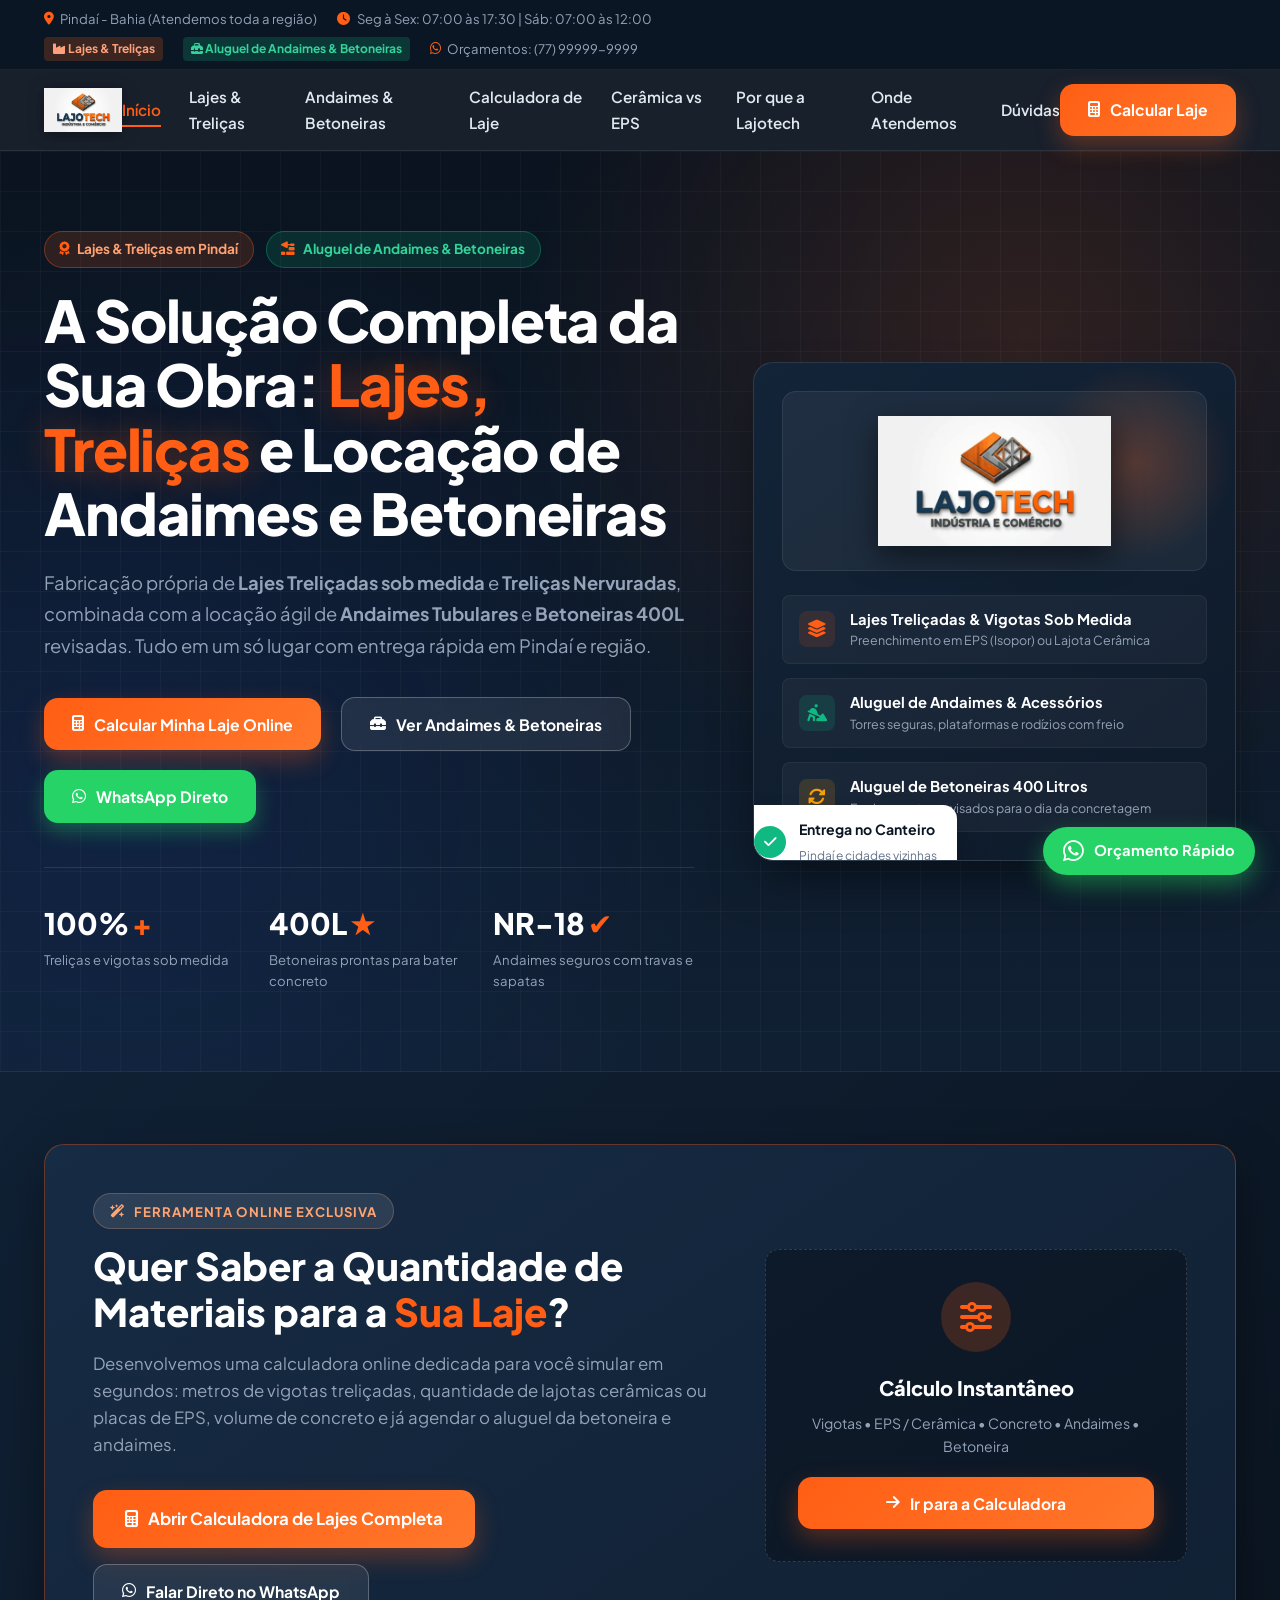
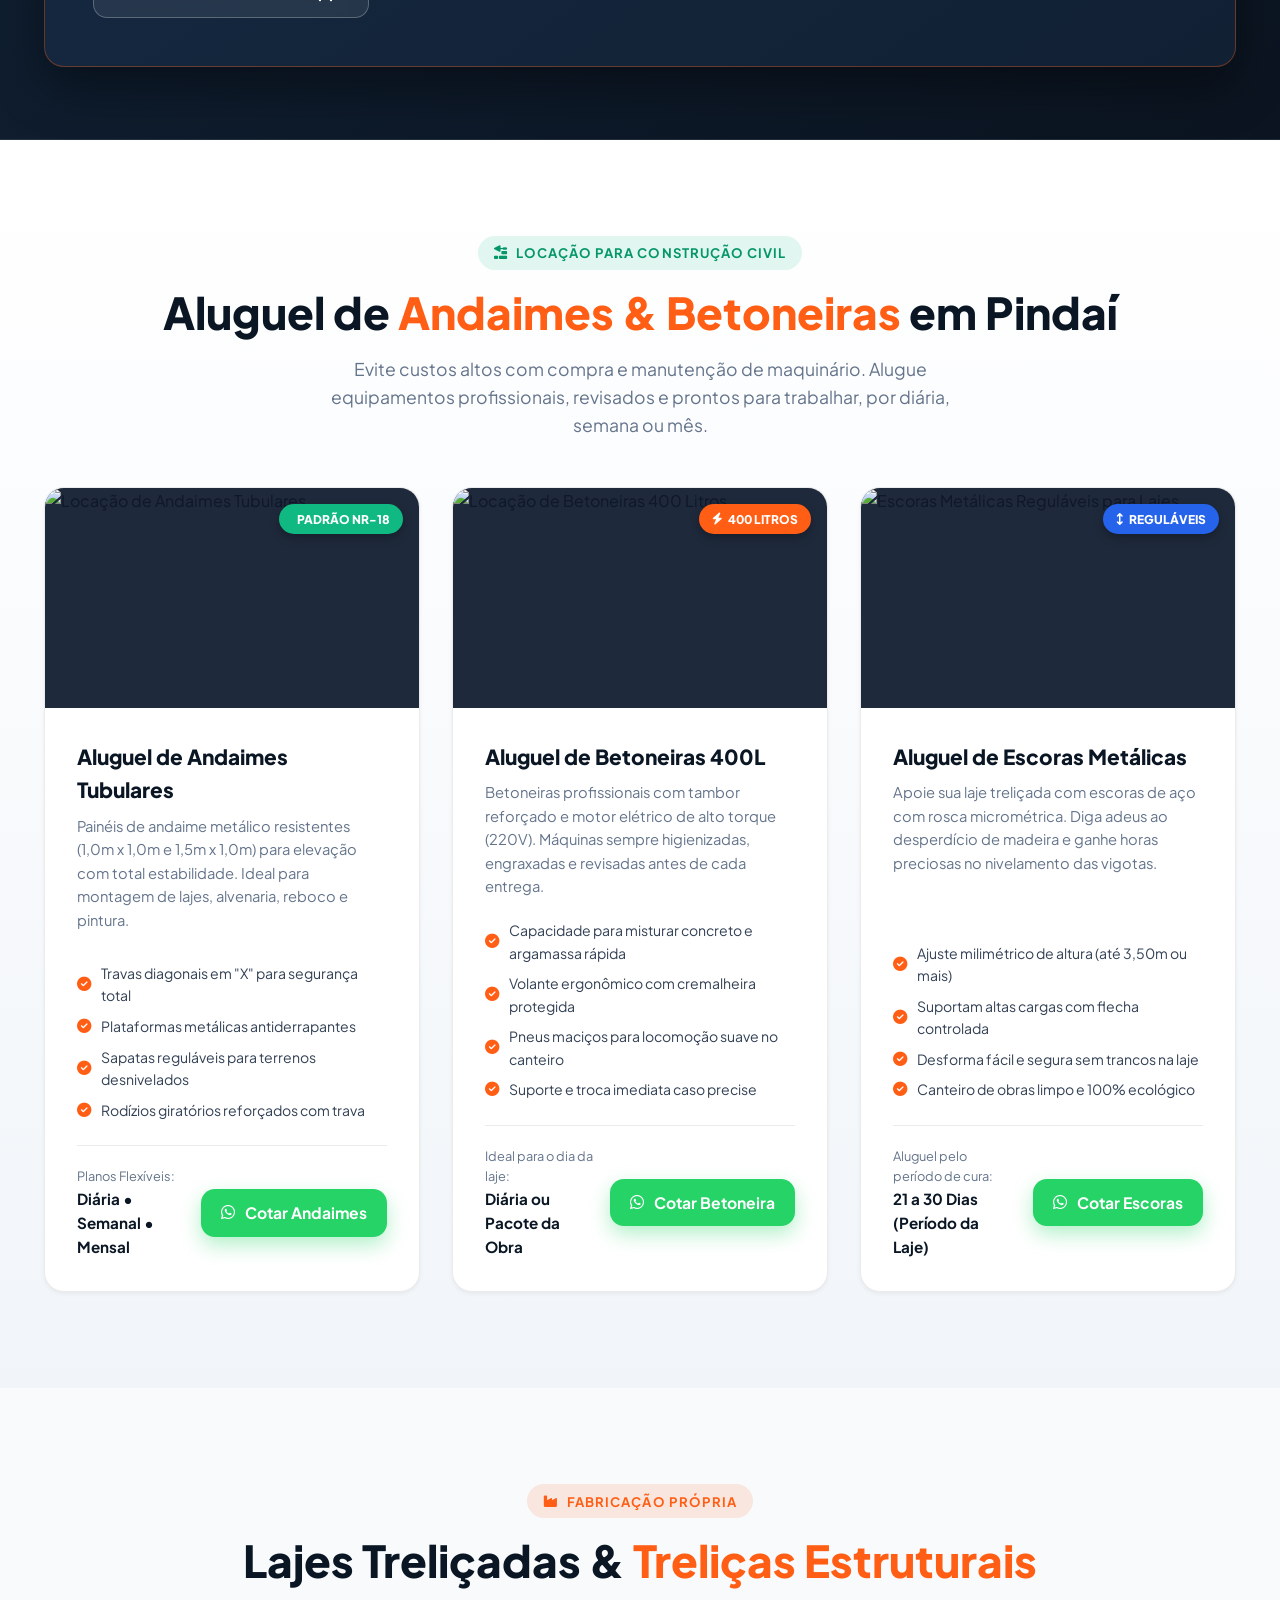
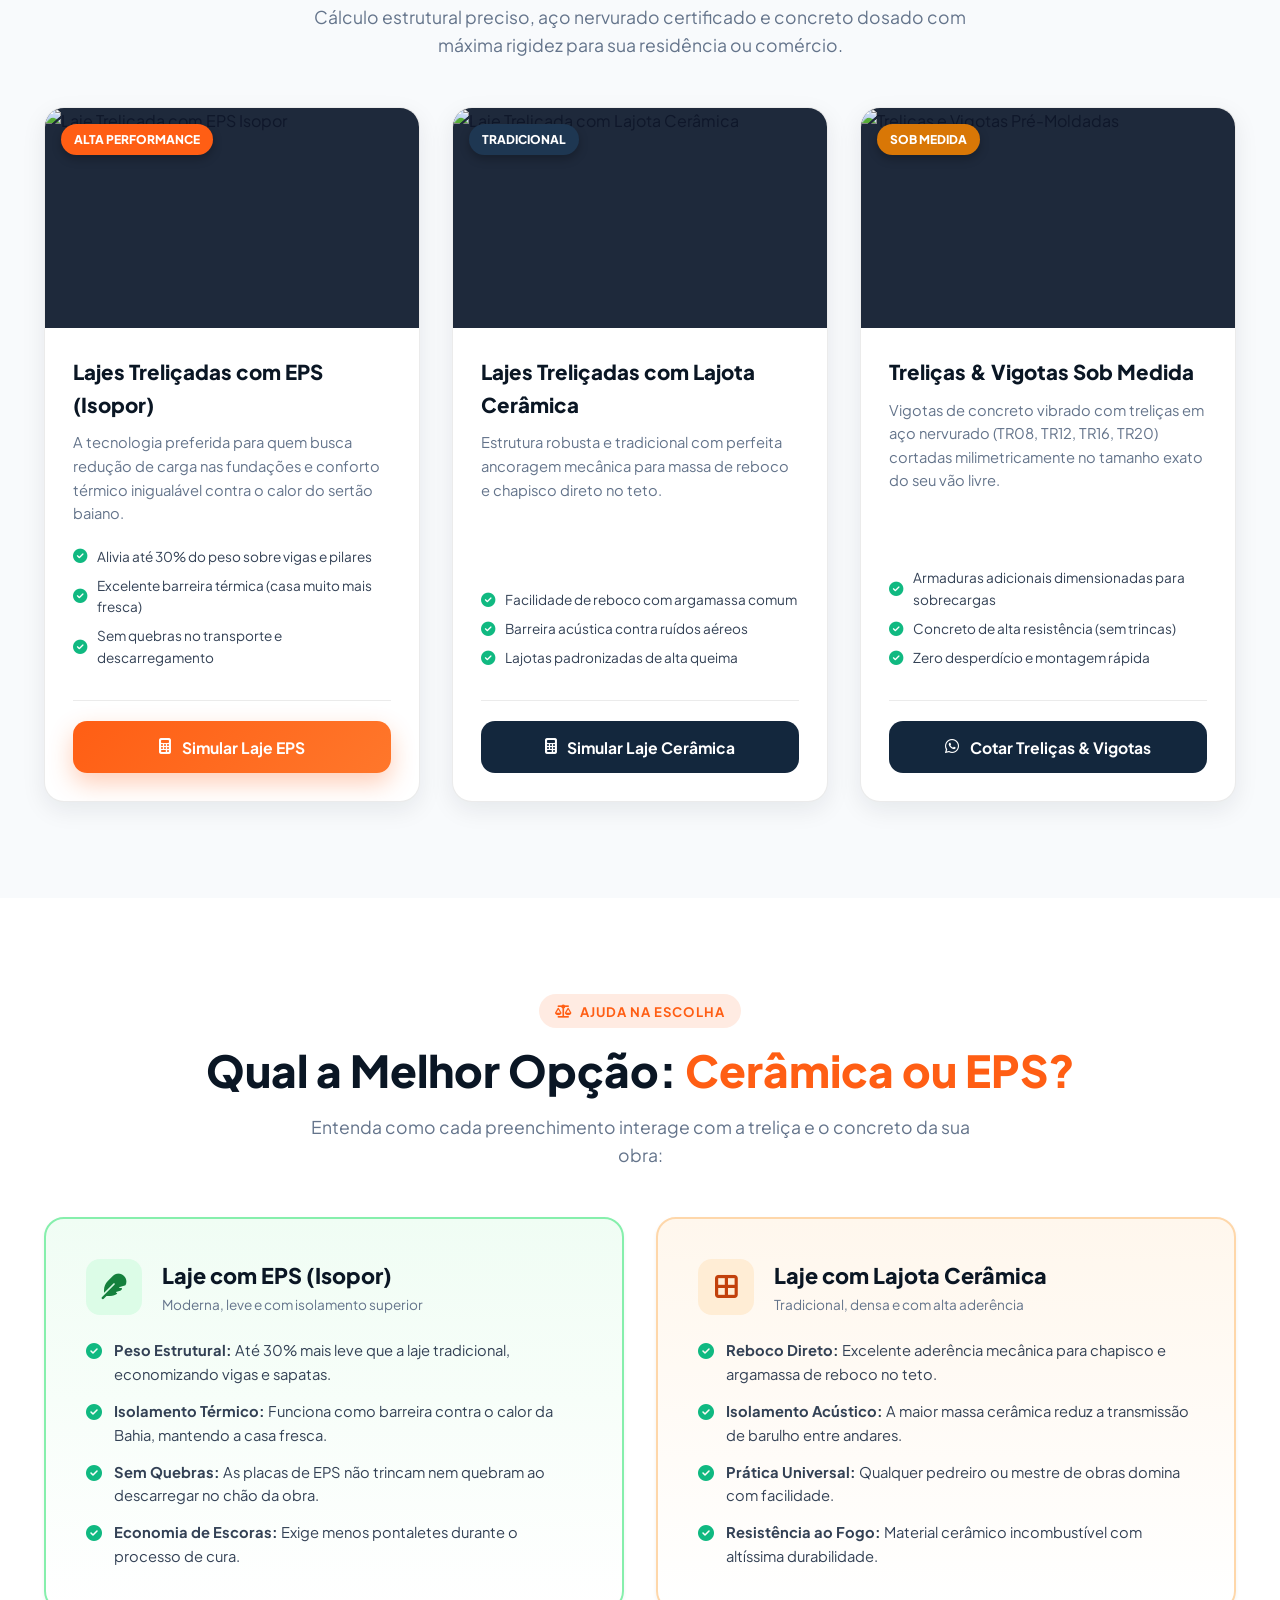
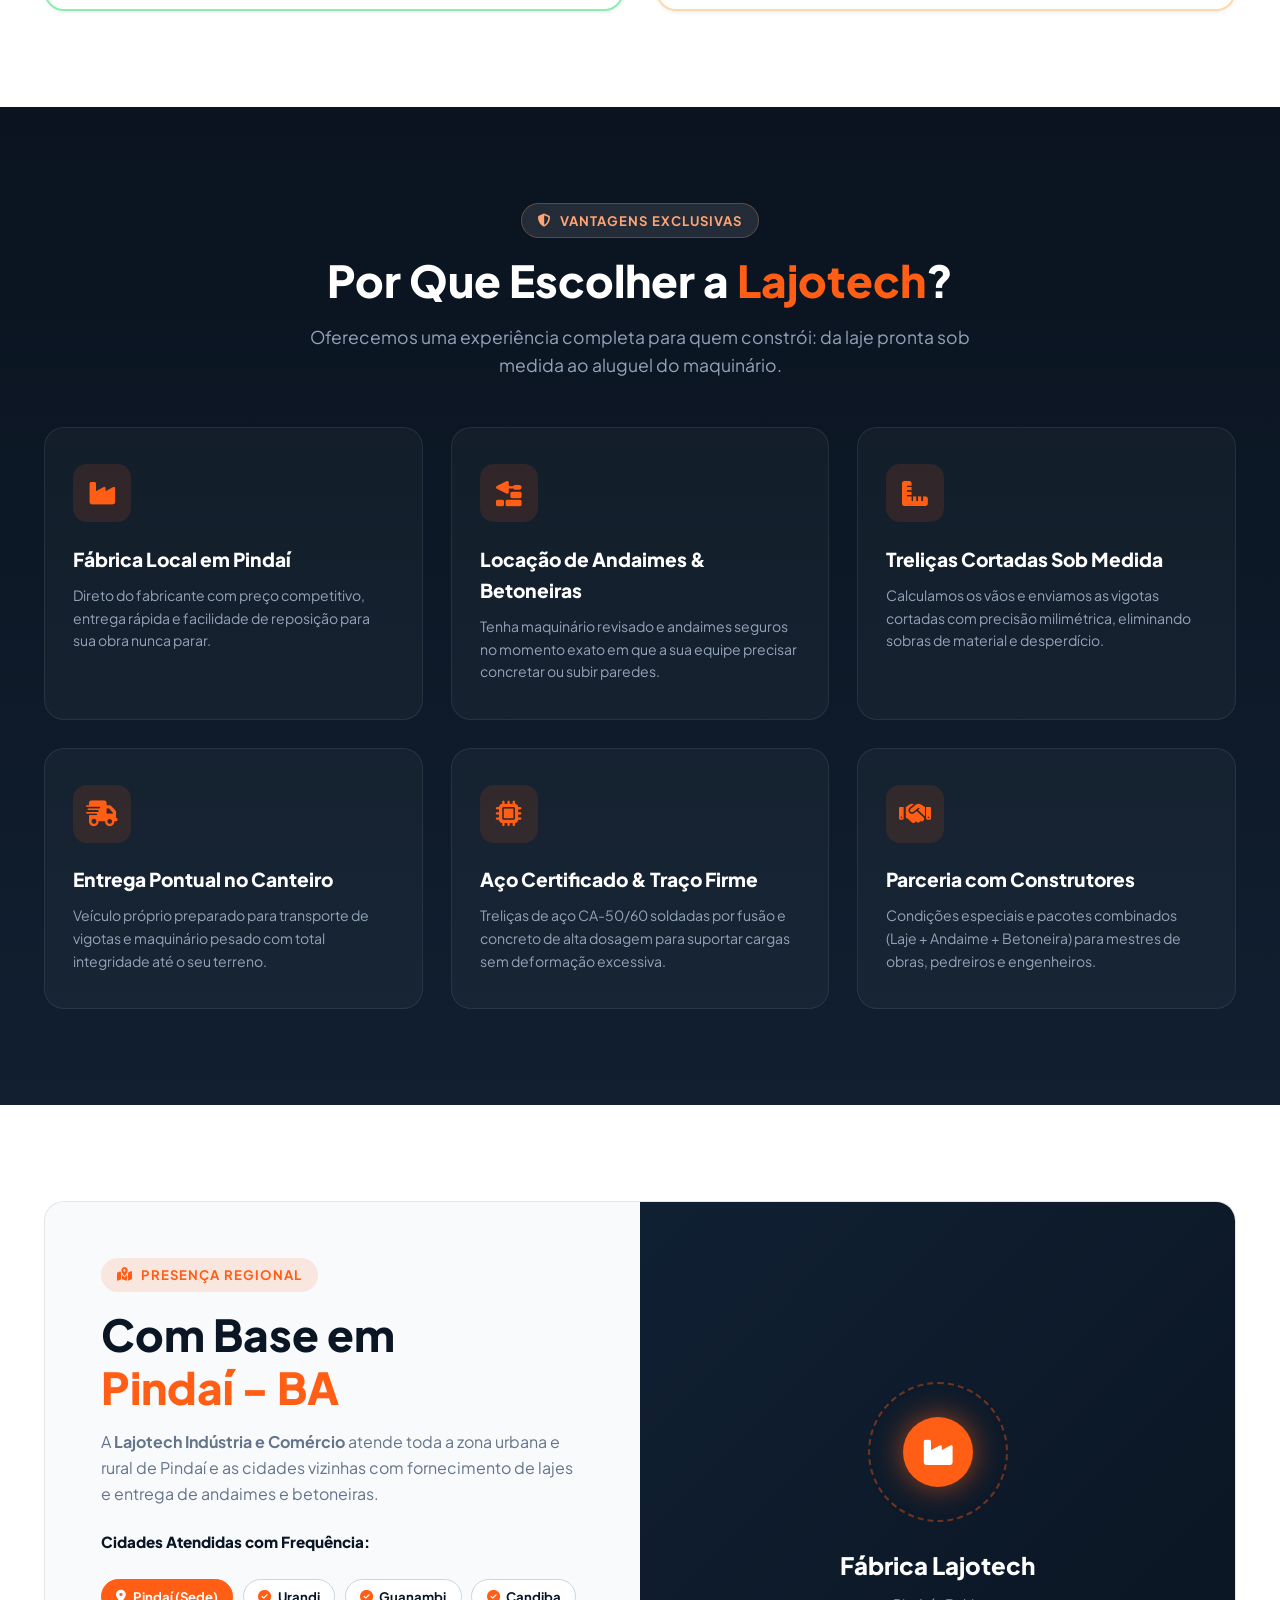
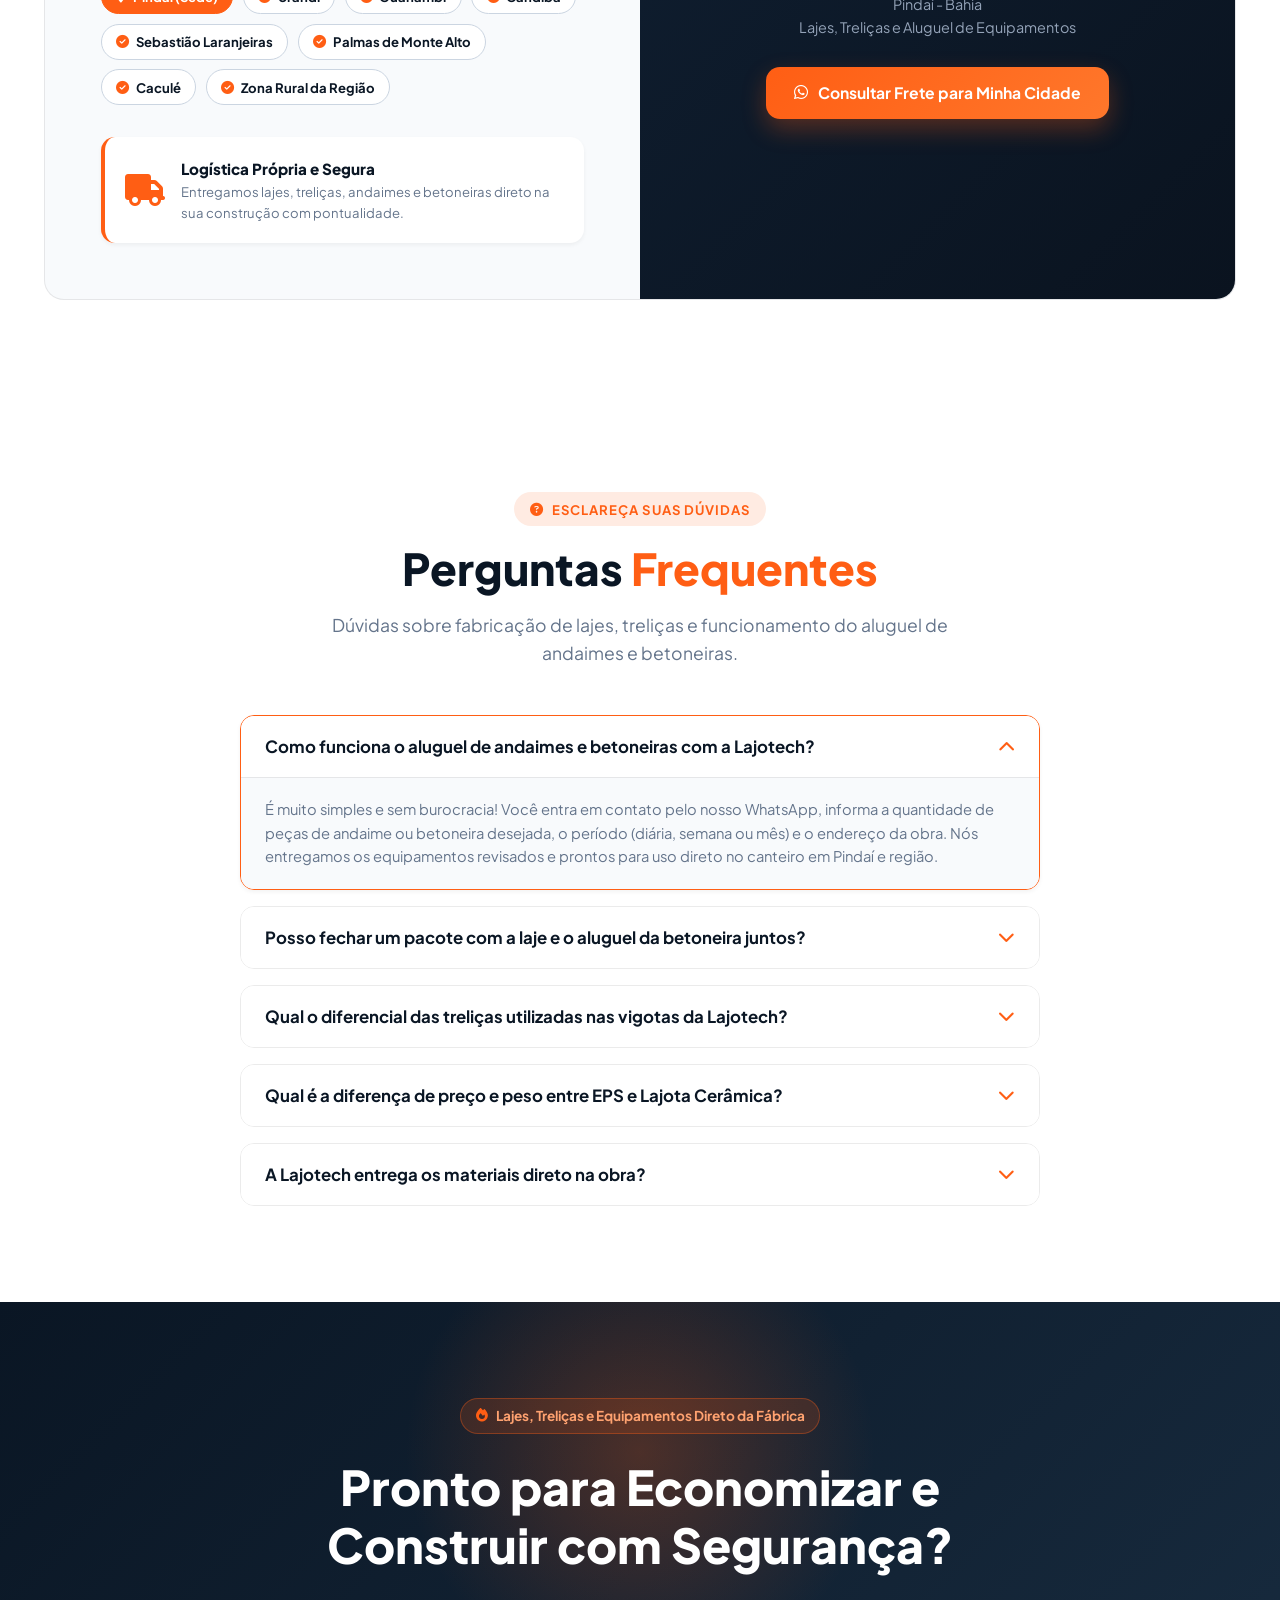
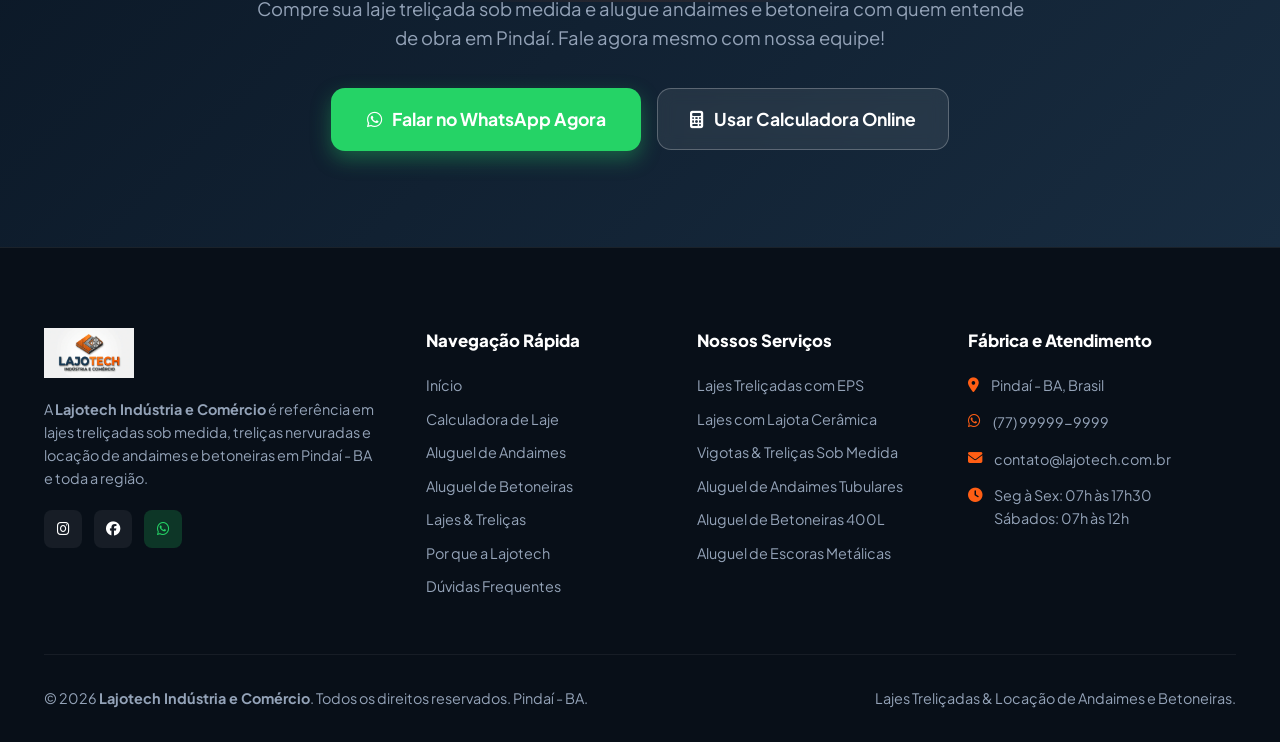
==== commit e8e084d5: "feat: pagina dedicada de calculadora calcular.html separada da landing page" ====
--- a/index.html
+++ b/index.html
@@ -54,7 +54,7 @@
        ========================================================================== -->
   <header class="header">
     <div class="container navbar">
-      <a href="#inicio" class="logo-link">
+      <a href="index.html" class="logo-link">
         <img src="assets/images/logo.webp" alt="Lajotech Indústria e Comércio" class="logo-img">
       </a>
 
@@ -62,7 +62,7 @@
         <li><a href="#inicio" class="nav-link active">Início</a></li>
         <li><a href="#lajes" class="nav-link">Lajes & Treliças</a></li>
         <li><a href="#locacao" class="nav-link">Andaimes & Betoneiras</a></li>
-        <li><a href="#simulador" class="nav-link">Simulador de Laje</a></li>
+        <li><a href="calcular.html" class="nav-link">Calculadora de Laje</a></li>
         <li><a href="#comparativo" class="nav-link">Cerâmica vs EPS</a></li>
         <li><a href="#diferenciais" class="nav-link">Por que a Lajotech</a></li>
         <li><a href="#regiao" class="nav-link">Onde Atendemos</a></li>
@@ -70,7 +70,7 @@
       </ul>
 
       <div class="header-cta">
-        <a href="#simulador" class="btn btn-primary">
+        <a href="calcular.html" class="btn btn-primary">
           <i class="fa-solid fa-calculator"></i>
           <span>Calcular Laje</span>
         </a>
@@ -108,9 +108,9 @@
           </p>
 
           <div class="hero-actions">
-            <a href="#simulador" class="btn btn-primary">
+            <a href="calcular.html" class="btn btn-primary">
               <i class="fa-solid fa-calculator"></i>
-              Simular Laje & Equipamentos
+              Calcular Minha Laje Online
             </a>
             <a href="#locacao" class="btn btn-outline-white">
               <i class="fa-solid fa-toolbox"></i>
@@ -185,6 +185,47 @@
                 <span>Pindaí e cidades vizinhas</span>
               </div>
             </div>
+          </div>
+        </div>
+      </div>
+    </section>
+
+    <!-- ==========================================================================
+         BANNER DE CHAMADA PARA A PÁGINA DE CÁLCULO (SEPARADA)
+         ========================================================================== -->
+    <section style="padding: 4.5rem 0; background: linear-gradient(135deg, #102135 0%, #0B1420 100%); color: #FFFFFF; border-top: 1px solid rgba(255, 94, 20, 0.2); border-bottom: 1px solid rgba(255, 255, 255, 0.08);">
+      <div class="container">
+        <div style="background: linear-gradient(145deg, #162B44 0%, #112033 100%); border: 1px solid rgba(255, 94, 20, 0.35); border-radius: var(--radius-lg); padding: 3rem; display: grid; grid-template-columns: 1.2fr 0.8fr; align-items: center; gap: 2.5rem; box-shadow: 0 20px 50px rgba(0,0,0,0.4);">
+          <div>
+            <span class="section-tag light" style="margin-bottom: 0.85rem;"><i class="fa-solid fa-wand-magic-sparkles"></i> Ferramenta Online Exclusiva</span>
+            <h2 style="font-size: clamp(1.8rem, 3vw, 2.4rem); font-weight: 800; line-height: 1.2; margin-bottom: 1rem;">
+              Quer Saber a Quantidade de Materiais para a <span style="color: var(--primary);">Sua Laje</span>?
+            </h2>
+            <p style="color: var(--text-light-muted); font-size: 1.05rem; line-height: 1.6; margin-bottom: 2rem;">
+              Desenvolvemos uma calculadora online dedicada para você simular em segundos: metros de vigotas treliçadas, quantidade de lajotas cerâmicas ou placas de EPS, volume de concreto e já agendar o aluguel da betoneira e andaimes.
+            </p>
+            <div style="display: flex; gap: 1rem; flex-wrap: wrap;">
+              <a href="calcular.html" class="btn btn-primary" style="font-size: 1.05rem; padding: 0.95rem 2rem;">
+                <i class="fa-solid fa-calculator"></i>
+                Abrir Calculadora de Lajes Completa
+              </a>
+              <a href="https://wa.me/5577999999999?text=Ol%C3%A1%20Lajotech!%20Gostaria%20de%20um%20or%C3%A7amento%20para%20minha%20obra." target="_blank" rel="noopener" class="btn btn-outline-white">
+                <i class="fa-brands fa-whatsapp"></i> Falar Direto no WhatsApp
+              </a>
+            </div>
+          </div>
+
+          <div style="background: rgba(0,0,0,0.3); border: 1px dashed rgba(255, 255, 255, 0.15); border-radius: var(--radius-md); padding: 2rem; text-align: center;">
+            <div style="width: 70px; height: 70px; background: rgba(255, 94, 20, 0.2); color: var(--primary); border-radius: 50%; display: flex; align-items: center; justify-content: center; font-size: 2rem; margin: 0 auto 1.25rem auto;">
+              <i class="fa-solid fa-sliders"></i>
+            </div>
+            <h3 style="font-size: 1.25rem; font-weight: 800; margin-bottom: 0.5rem;">Cálculo Instantâneo</h3>
+            <p style="font-size: 0.88rem; color: #94A3B8; margin-bottom: 1.25rem;">
+              Vigotas • EPS / Cerâmica • Concreto • Andaimes • Betoneira
+            </p>
+            <a href="calcular.html" class="btn btn-primary" style="width: 100%;">
+              <i class="fa-solid fa-arrow-right"></i> Ir para a Calculadora
+            </a>
           </div>
         </div>
       </div>
@@ -297,188 +338,6 @@
     </section>
 
     <!-- ==========================================================================
-         SIMULADOR / CALCULADORA INTERATIVA DE LAJE COM EQUIPAMENTOS INCLUSOS
-         ========================================================================== -->
-    <section class="calculator-section" id="simulador">
-      <div class="container">
-        <div class="text-center">
-          <span class="section-tag light"><i class="fa-solid fa-wand-magic-sparkles"></i> Ferramenta Inteligente</span>
-          <h2 class="section-title light">Simulador de <span class="highlight">Laje & Equipamentos</span></h2>
-          <p class="section-subtitle light">
-            Calcule os materiais da laje e já marque se deseja incluir o aluguel da betoneira e andaimes para receber a cotação completa no WhatsApp!
-          </p>
-        </div>
-
-        <div class="calc-wrapper">
-          <!-- Coluna 1: Entradas do Usuário -->
-          <div class="calc-inputs">
-            <div class="calc-group-title">
-              <i class="fa-solid fa-layer-group"></i>
-              <span>1. Escolha o Preenchimento da Laje</span>
-            </div>
-
-            <div class="type-selector-grid">
-              <label class="type-card-radio">
-                <input type="radio" name="slabType" value="eps" checked>
-                <div class="type-card-box">
-                  <div class="type-icon"><i class="fa-solid fa-feather"></i></div>
-                  <h4>Laje com EPS (Isopor)</h4>
-                  <p>Mais leve, isolamento térmico e rapidez</p>
-                </div>
-              </label>
-
-              <label class="type-card-radio">
-                <input type="radio" name="slabType" value="ceramica">
-                <div class="type-card-box">
-                  <div class="type-icon"><i class="fa-solid fa-border-all"></i></div>
-                  <h4>Lajota Cerâmica</h4>
-                  <p>Tradicional, alta aderência de reboco</p>
-                </div>
-              </label>
-            </div>
-
-            <div class="calc-group-title">
-              <i class="fa-solid fa-ruler-combined"></i>
-              <span>2. Dimensões do Vão / Cômodo</span>
-            </div>
-
-            <div class="calc-fields-row">
-              <div class="form-field">
-                <label for="calcLength">Comprimento do Vão (m):</label>
-                <div class="input-with-unit">
-                  <input type="number" id="calcLength" value="8" min="1" max="50" step="0.5">
-                  <span class="unit">m</span>
-                </div>
-                <input type="range" class="quick-slider" id="sliderLength" min="1" max="30" value="8" step="0.5">
-              </div>
-
-              <div class="form-field">
-                <label for="calcWidth">Largura do Vão (m):</label>
-                <div class="input-with-unit">
-                  <input type="number" id="calcWidth" value="6" min="1" max="50" step="0.5">
-                  <span class="unit">m</span>
-                </div>
-                <input type="range" class="quick-slider" id="sliderWidth" min="1" max="30" value="6" step="0.5">
-              </div>
-            </div>
-
-            <div class="calc-group-title">
-              <i class="fa-solid fa-toolbox"></i>
-              <span>3. Deseja Alugar Equipamentos para a Obra?</span>
-            </div>
-
-            <div class="calc-checkbox-group">
-              <label class="calc-checkbox-label">
-                <input type="checkbox" id="checkBetoneira" checked>
-                <div class="calc-checkbox-text">
-                  <strong><i class="fa-solid fa-rotate" style="color: var(--primary);"></i> Aluguel de Betoneira 400L</strong>
-                  <span>Para o dia do batimento de concreto do capeamento</span>
-                </div>
-              </label>
-
-              <label class="calc-checkbox-label">
-                <input type="checkbox" id="checkAndaime">
-                <div class="calc-checkbox-text">
-                  <strong><i class="fa-solid fa-person-digging" style="color: #10B981;"></i> Aluguel de Andaimes Tubulares</strong>
-                  <span>Torres completas com travas e pranchas metálicas</span>
-                </div>
-              </label>
-
-              <label class="calc-checkbox-label">
-                <input type="checkbox" id="checkEscora">
-                <div class="calc-checkbox-text">
-                  <strong><i class="fa-solid fa-arrows-up-down" style="color: #3B82F6;"></i> Aluguel de Escoras Metálicas Reguláveis</strong>
-                  <span>Para escorar as vigotas sem precisar de madeira</span>
-                </div>
-              </label>
-            </div>
-
-            <div class="calc-group-title">
-              <i class="fa-solid fa-building"></i>
-              <span>4. Finalidade da Obra</span>
-            </div>
-
-            <div class="usage-select-group">
-              <select id="calcUsage" class="usage-select">
-                <option value="residencial" selected>Residencial (Laje de Forro / Cobertura)</option>
-                <option value="piso">Residencial (Laje de Piso / 1º Andar com circulação)</option>
-                <option value="garagem">Garagem / Tráfego de Veículos Leves</option>
-                <option value="comercial">Comercial / Depósito (Carga Pesada)</option>
-              </select>
-            </div>
-          </div>
-
-          <!-- Coluna 2: Resultados Estimados em Tempo Real -->
-          <div class="calc-results">
-            <div>
-              <span class="calc-header-badge">
-                <i class="fa-solid fa-circle-check"></i> Estimativa Calculada em Tempo Real
-              </span>
-
-              <div class="calc-main-stat">
-                <div class="label">Área da Laje</div>
-                <div class="number"><span id="resArea">48.0</span> m²</div>
-                <div id="resVantagem" style="font-size: 0.82rem; color: #34D399; margin-top: 0.4rem;">
-                  <i class="fa-solid fa-feather"></i> <strong>Até 30% mais leve</strong> na estrutura + isolamento térmico!
-                </div>
-              </div>
-
-              <div class="calc-metrics-grid">
-                <div class="metric-box">
-                  <div class="metric-box-title">
-                    <i class="fa-solid fa-bars"></i>
-                    <span>Vigotas & Treliças</span>
-                  </div>
-                  <div class="metric-box-val" id="resVigotas">113 m</div>
-                  <div class="metric-box-sub">Metros lineares sob medida</div>
-                </div>
-
-                <div class="metric-box">
-                  <div class="metric-box-title">
-                    <i class="fa-solid fa-boxes-stacked"></i>
-                    <span id="resLajotasLabel">Placas de EPS</span>
-                  </div>
-                  <div class="metric-box-val" id="resLajotas">120 un</div>
-                  <div class="metric-box-sub">Peças para preenchimento</div>
-                </div>
-
-                <div class="metric-box">
-                  <div class="metric-box-title">
-                    <i class="fa-solid fa-cubes"></i>
-                    <span>Concreto de Capa</span>
-                  </div>
-                  <div class="metric-box-val" id="resConcreto">3.26 m³</div>
-                  <div class="metric-box-sub">Espessura recomendada</div>
-                </div>
-
-                <div class="metric-box">
-                  <div class="metric-box-title">
-                    <i class="fa-solid fa-toolbox"></i>
-                    <span>Locação Inclusa</span>
-                  </div>
-                  <div id="resEquipamentos" style="margin-top: 0.35rem;">
-                    <span class="equip-tag"><i class="fa-solid fa-circle-check"></i> Betoneira 400L</span>
-                  </div>
-                </div>
-              </div>
-            </div>
-
-            <div class="calc-cta-box">
-              <p>
-                <strong>Deseja o valor fechado com entrega em Pindaí ou região?</strong><br>
-                Clique no botão abaixo para enviar essas medidas e equipamentos direto ao WhatsApp da fábrica!
-              </p>
-              <a href="#" id="btnSendWhatsapp" target="_blank" rel="noopener" class="btn btn-whatsapp" style="width: 100%;">
-                <i class="fa-brands fa-whatsapp"></i>
-                Enviar Orçamento de Laje & Locação via WhatsApp
-              </a>
-            </div>
-          </div>
-        </div>
-      </div>
-    </section>
-
-    <!-- ==========================================================================
          SEÇÃO DE LAJES, TRELIÇAS E PRODUTOS
          ========================================================================== -->
     <section class="products-section" id="lajes">
@@ -509,7 +368,7 @@
                 <li><i class="fa-solid fa-circle-check"></i> Sem quebras no transporte e descarregamento</li>
               </ul>
               <div class="product-footer">
-                <a href="#simulador" class="btn btn-primary" style="width: 100%;">
+                <a href="calcular.html" class="btn btn-primary" style="width: 100%;">
                   <i class="fa-solid fa-calculator"></i> Simular Laje EPS
                 </a>
               </div>
@@ -533,7 +392,7 @@
                 <li><i class="fa-solid fa-circle-check"></i> Lajotas padronizadas de alta queima</li>
               </ul>
               <div class="product-footer">
-                <a href="#simulador" class="btn btn-secondary" style="width: 100%;">
+                <a href="calcular.html" class="btn btn-secondary" style="width: 100%;">
                   <i class="fa-solid fa-calculator"></i> Simular Laje Cerâmica
                 </a>
               </div>
@@ -851,8 +710,8 @@
             <a href="https://wa.me/5577999999999?text=Ol%C3%A1%20Lajotech!%20Gostaria%20de%20solicitar%20um%20or%C3%A7amento%20de%20lajes%20e%20loca%C3%A7%C3%A3o%20de%20equipamentos." target="_blank" rel="noopener" class="btn btn-whatsapp" style="font-size: 1.1rem; padding: 1rem 2.2rem;">
               <i class="fa-brands fa-whatsapp"></i> Falar no WhatsApp Agora
             </a>
-            <a href="#simulador" class="btn btn-outline-white" style="font-size: 1.1rem; padding: 1rem 2rem;">
-              <i class="fa-solid fa-calculator"></i> Usar Simulador Online
+            <a href="calcular.html" class="btn btn-outline-white" style="font-size: 1.1rem; padding: 1rem 2rem;">
+              <i class="fa-solid fa-calculator"></i> Usar Calculadora Online
             </a>
           </div>
         </div>
@@ -881,11 +740,11 @@
         <div class="footer-col">
           <h4>Navegação Rápida</h4>
           <ul class="footer-links">
-            <li><a href="#inicio">Início</a></li>
+            <li><a href="index.html">Início</a></li>
+            <li><a href="calcular.html">Calculadora de Laje</a></li>
             <li><a href="#locacao">Aluguel de Andaimes</a></li>
             <li><a href="#locacao">Aluguel de Betoneiras</a></li>
             <li><a href="#lajes">Lajes & Treliças</a></li>
-            <li><a href="#simulador">Simulador Online</a></li>
             <li><a href="#diferenciais">Por que a Lajotech</a></li>
             <li><a href="#faq">Dúvidas Frequentes</a></li>
           </ul>
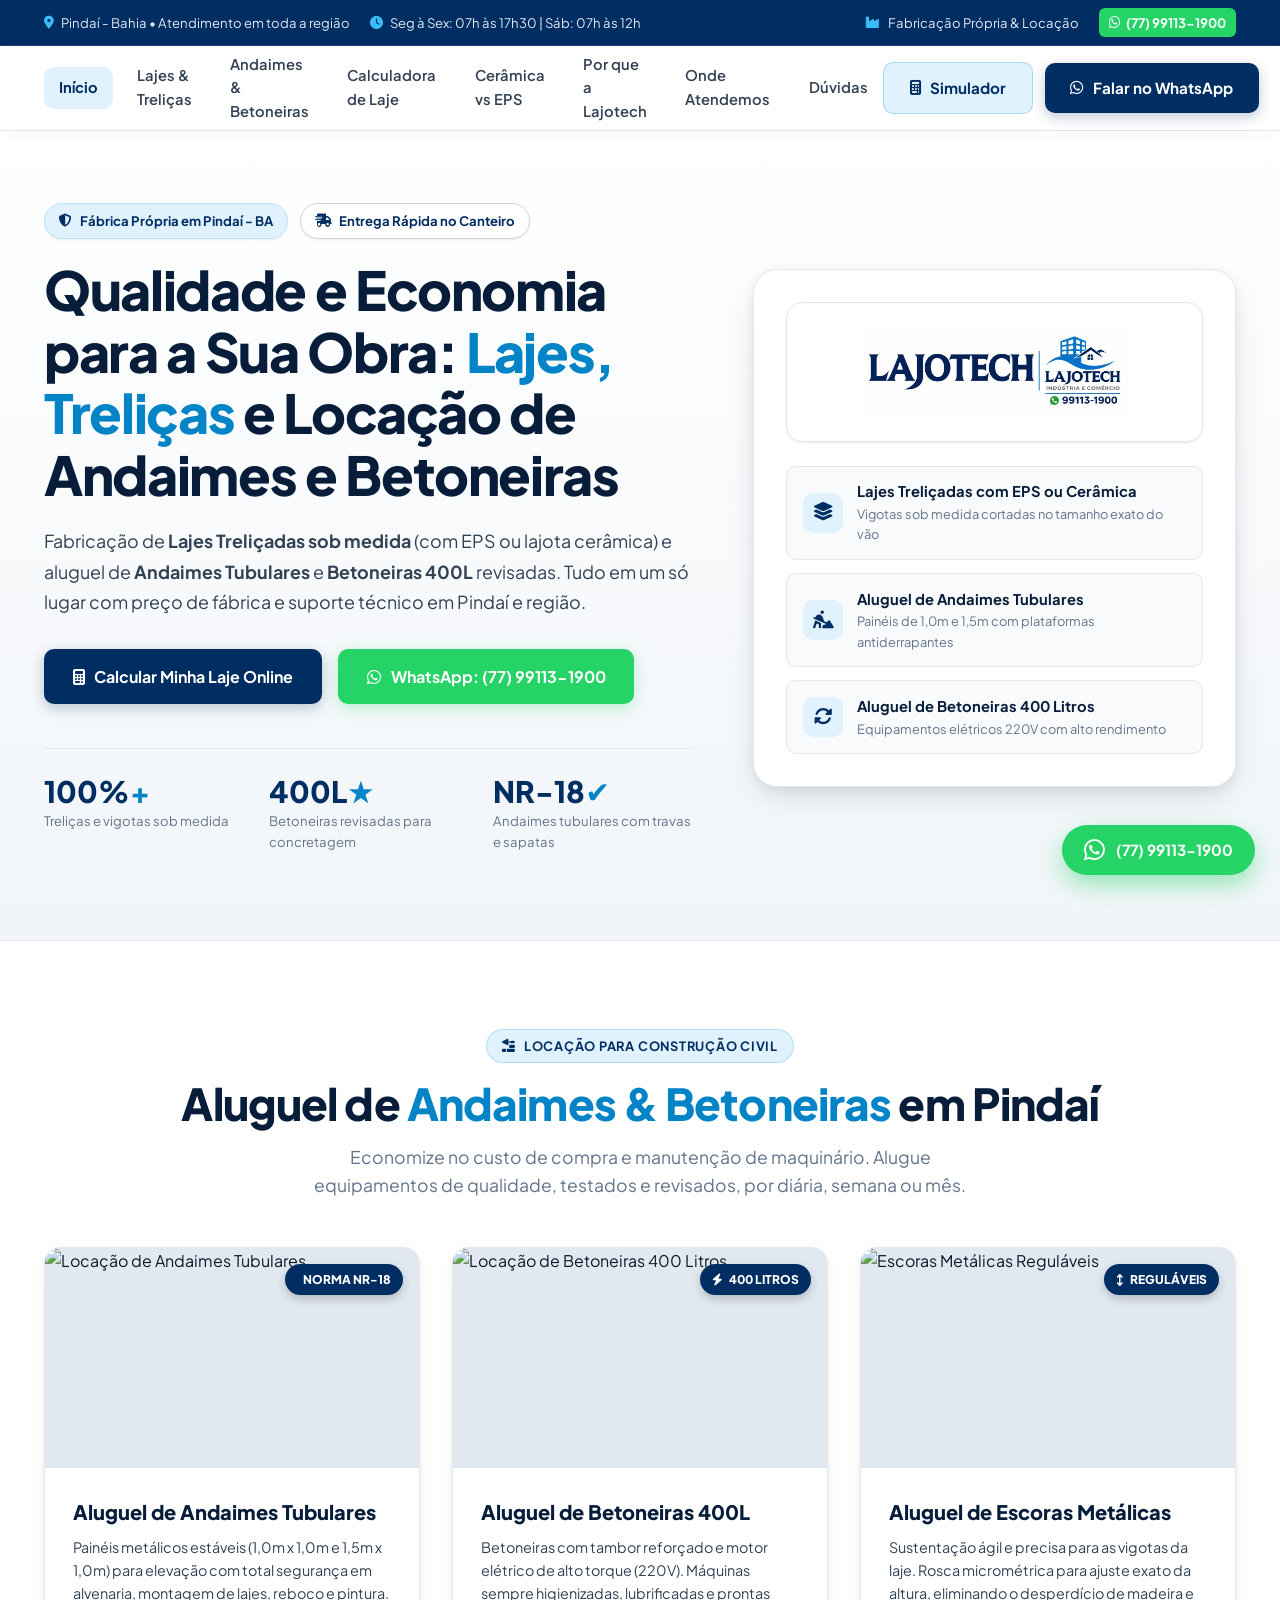
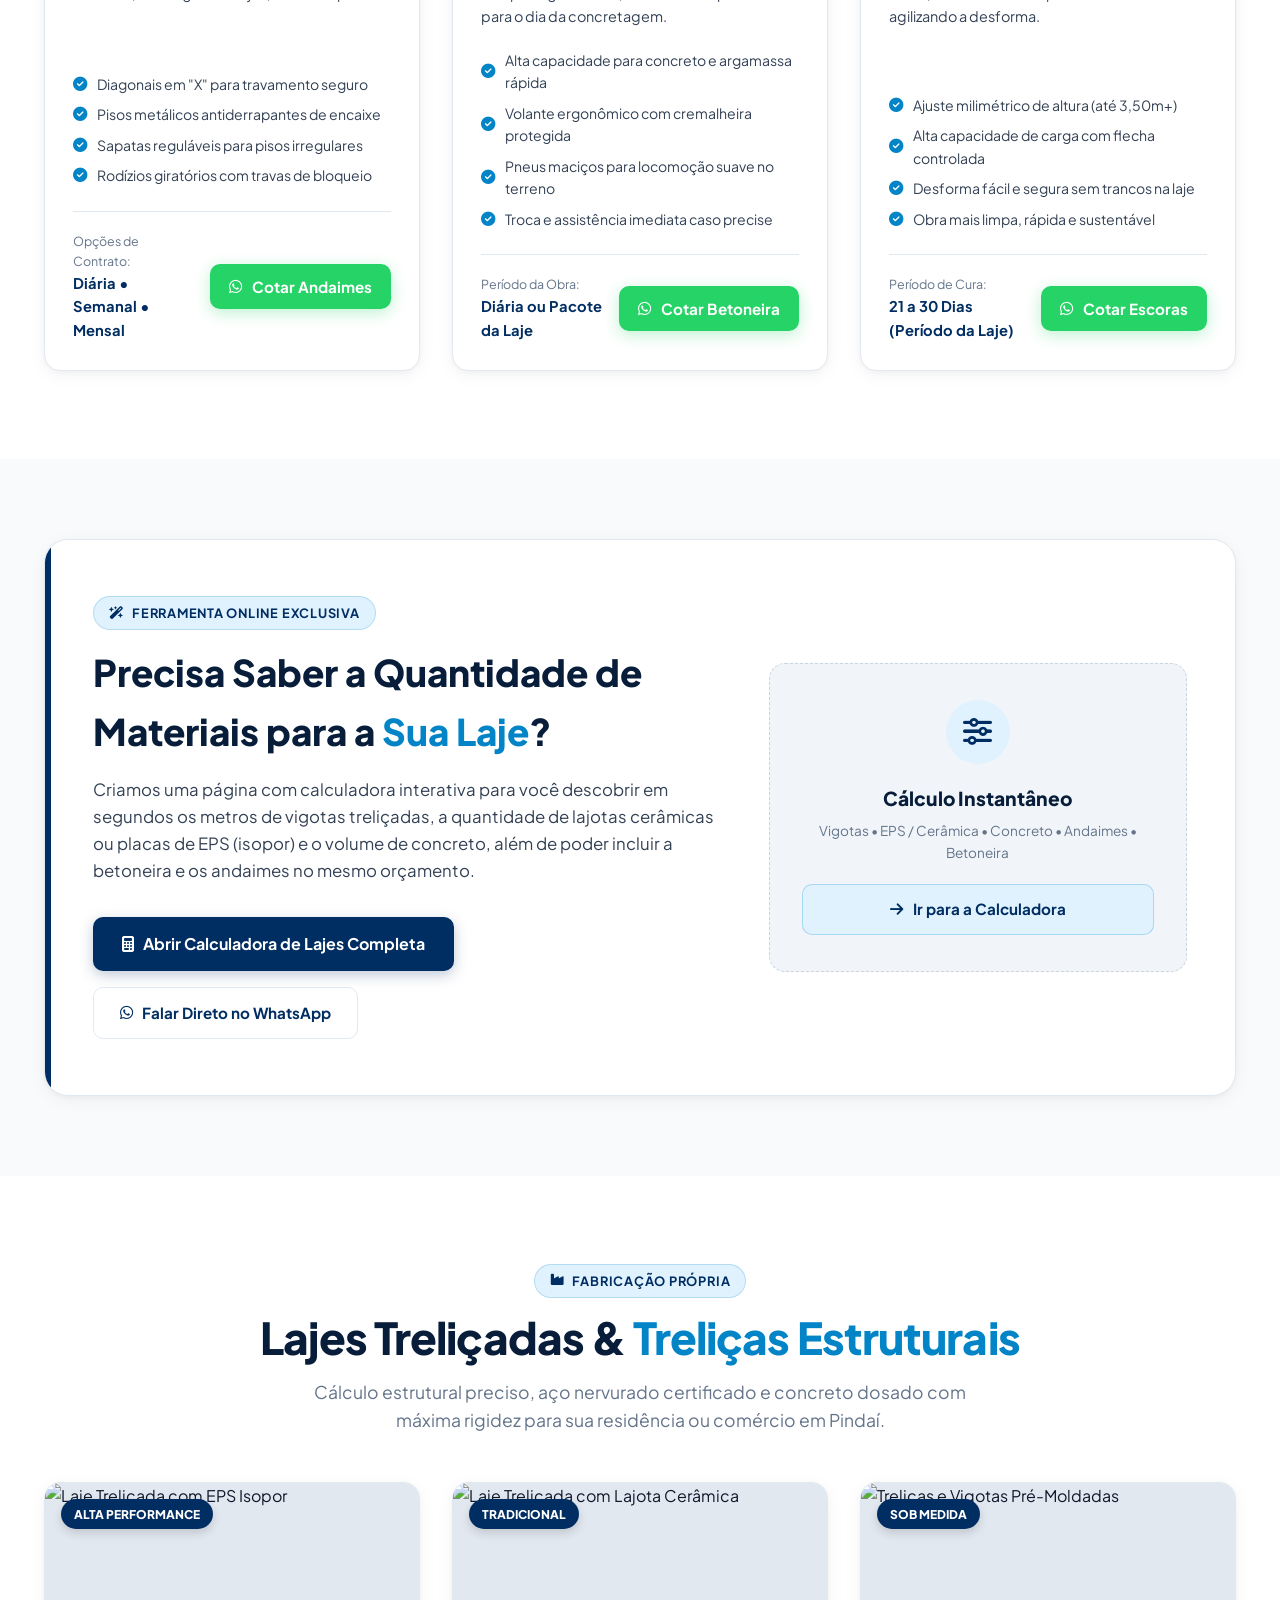
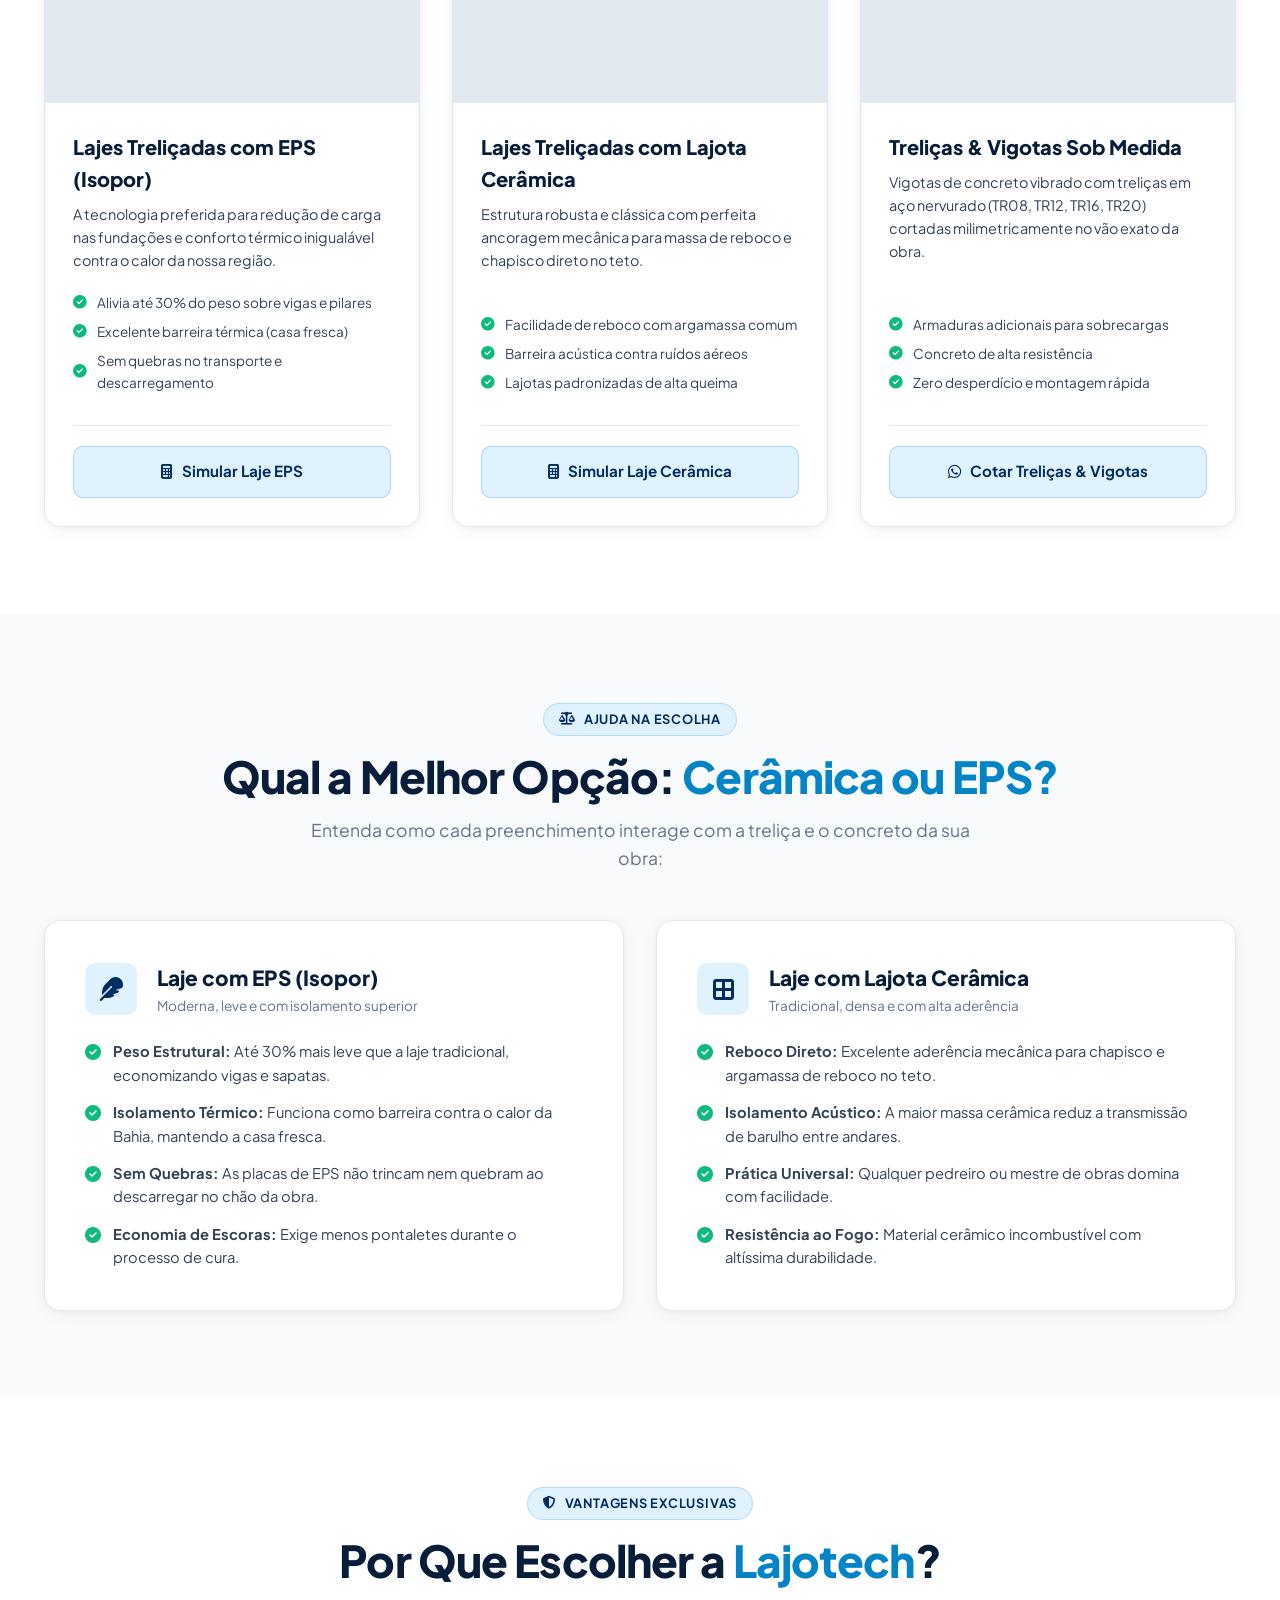
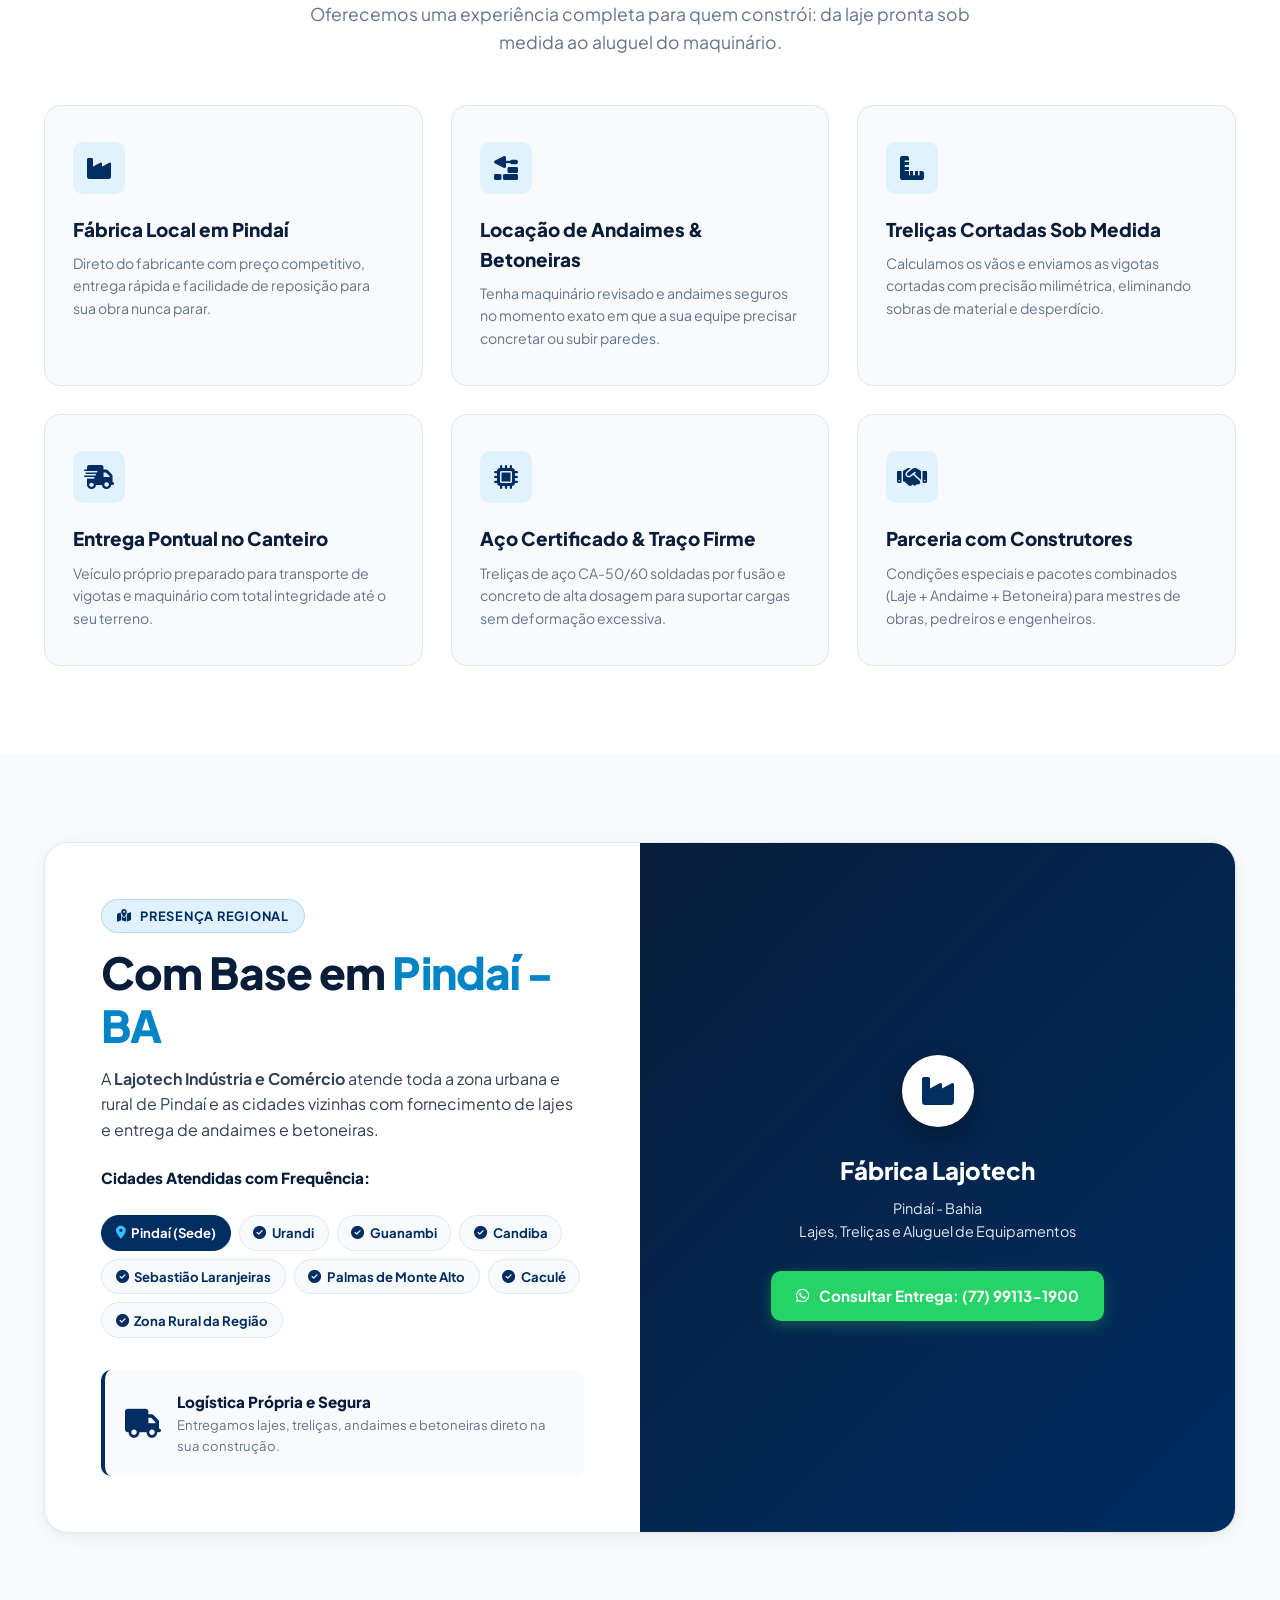
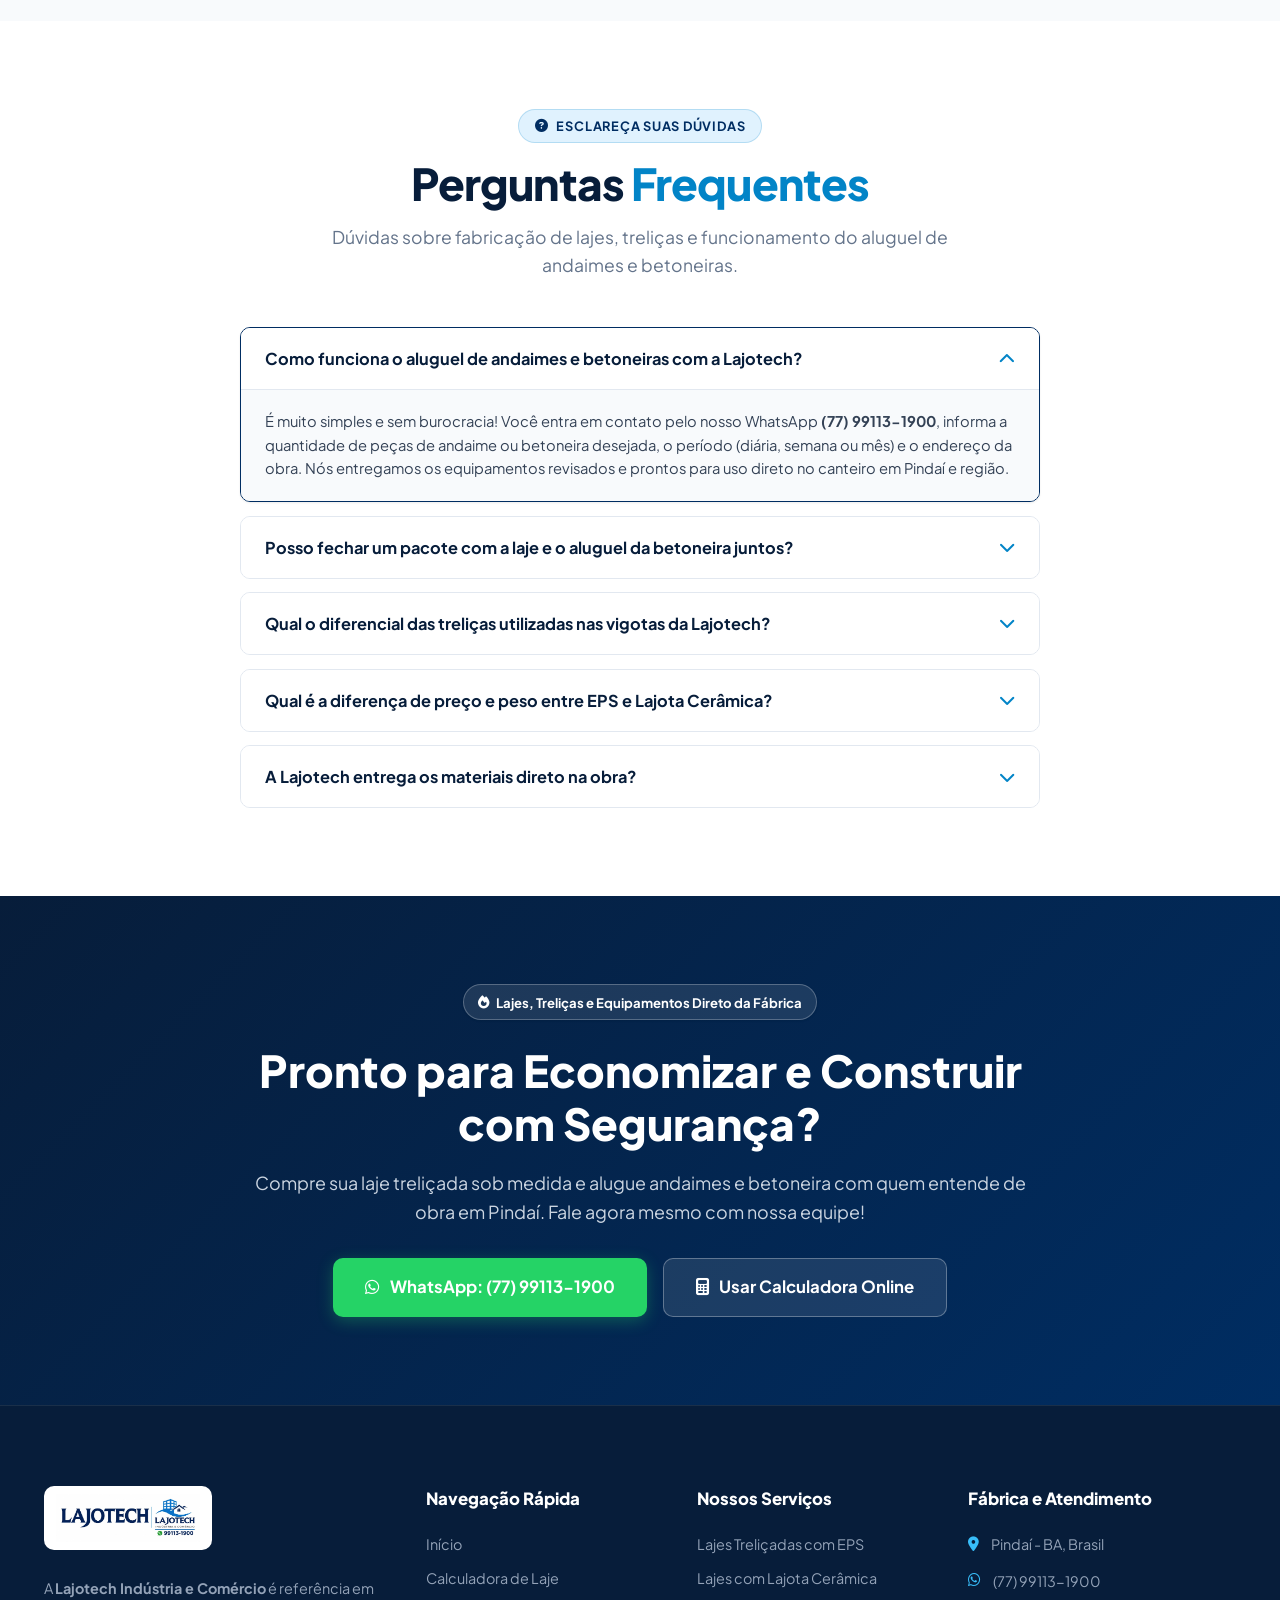
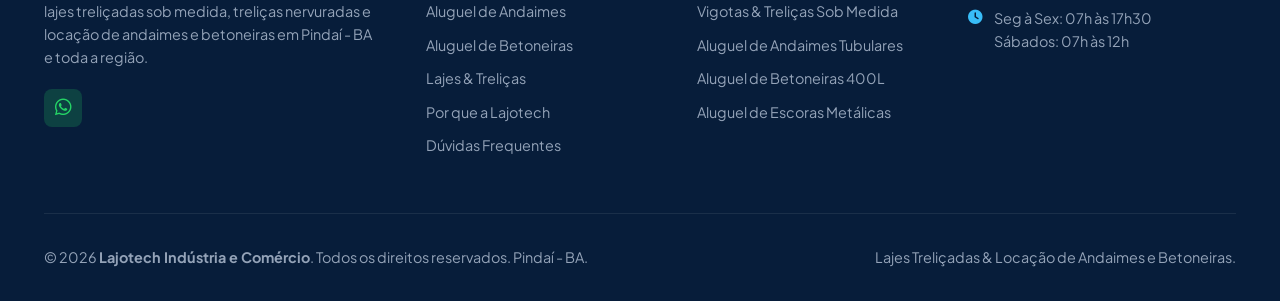
==== commit c3e1d761: "feat: redesign visual completo clean profissional e nova logo oficial" ====
--- a/index.html
+++ b/index.html
@@ -3,11 +3,11 @@
 <head>
   <meta charset="UTF-8">
   <meta name="viewport" content="width=device-width, initial-scale=1.0">
-  <title>Lajotech Indústria e Comércio | Lajes, Treliças e Aluguel de Andaimes e Betoneiras em Pindaí - BA</title>
+  <title>Lajotech Indústria e Comércio | Lajes Treliçadas & Aluguel de Andaimes e Betoneiras em Pindaí - BA</title>
   
   <!-- Meta SEO -->
-  <meta name="description" content="Lajotech em Pindaí - BA. Especialista em lajes treliçadas sob medida, vigotas e treliças, lajotas cerâmicas e EPS, além de locação de andaimes tubulares e betoneiras 400L. Peça seu orçamento pelo WhatsApp!">
-  <meta name="keywords" content="lajes em Pindaí, treliças Pindaí, aluguel de andaimes Pindaí, aluguel de betoneiras Pindaí, locação de andaimes Guanambi, lajota Pindaí, vigotas treliçadas, Lajotech">
+  <meta name="description" content="Lajotech em Pindaí - BA: Fabricação de lajes treliçadas sob medida (EPS e cerâmica) e locação de andaimes tubulares e betoneiras 400L. WhatsApp: (77) 99113-1900.">
+  <meta name="keywords" content="lajes Pindaí, laje treliçada, aluguel andaimes Pindaí, aluguel betoneira Pindaí, lajota, Lajotech">
   <meta name="author" content="Lajotech Indústria e Comércio">
 
   <!-- Google Fonts: Plus Jakarta Sans -->
@@ -18,44 +18,46 @@
   <!-- Font Awesome Icons -->
   <link rel="stylesheet" href="https://cdnjs.cloudflare.com/ajax/libs/font-awesome/6.5.1/css/all.min.css">
 
-  <!-- Estilos Customizados -->
+  <!-- Estilos Customizados (Visual Clean & Corporativo) -->
   <link rel="stylesheet" href="assets/css/style.css">
 </head>
 <body>
 
   <!-- ==========================================================================
-       BARRA DE TOPO (CONTATO, LOCALIZAÇÃO & HORÁRIO)
+       BARRA DE TOPO (TOPBAR)
        ========================================================================== -->
   <div class="topbar">
     <div class="container topbar-content">
       <div class="topbar-info">
         <div class="topbar-item">
           <i class="fa-solid fa-location-dot"></i>
-          <span>Pindaí - Bahia (Atendemos toda a região)</span>
+          <span>Pindaí - Bahia • Atendimento em toda a região</span>
         </div>
         <div class="topbar-item">
           <i class="fa-solid fa-clock"></i>
-          <span>Seg à Sex: 07:00 às 17:30 | Sáb: 07:00 às 12:00</span>
+          <span>Seg à Sex: 07h às 17h30 | Sáb: 07h às 12h</span>
         </div>
       </div>
       <div class="topbar-info">
-        <span class="topbar-badge"><i class="fa-solid fa-industry"></i> Lajes & Treliças</span>
-        <span class="topbar-badge" style="background: rgba(16, 185, 129, 0.2); color: #34D399;"><i class="fa-solid fa-toolbox"></i> Aluguel de Andaimes & Betoneiras</span>
         <div class="topbar-item">
+          <i class="fa-solid fa-industry"></i>
+          <span>Fabricação Própria & Locação</span>
+        </div>
+        <a href="https://wa.me/5577991131900" target="_blank" rel="noopener" class="topbar-phone">
           <i class="fa-brands fa-whatsapp"></i>
-          <a href="https://wa.me/5577999999999" target="_blank" rel="noopener">Orçamentos: (77) 99999-9999</a>
-        </div>
+          <span>(77) 99113-1900</span>
+        </a>
       </div>
     </div>
   </div>
 
   <!-- ==========================================================================
-       CABEÇALHO & NAVEGAÇÃO
+       CABEÇALHO & NAVBAR (CLEAN, BRANCO & ELEGANTE)
        ========================================================================== -->
   <header class="header">
     <div class="container navbar">
       <a href="index.html" class="logo-link">
-        <img src="assets/images/logo.webp" alt="Lajotech Indústria e Comércio" class="logo-img">
+        <img src="assets/images/logo.jpg" alt="Lajotech Indústria e Comércio" class="logo-img">
       </a>
 
       <ul class="nav-links" id="navLinks">
@@ -70,9 +72,13 @@
       </ul>
 
       <div class="header-cta">
-        <a href="calcular.html" class="btn btn-primary">
+        <a href="calcular.html" class="btn btn-secondary">
           <i class="fa-solid fa-calculator"></i>
-          <span>Calcular Laje</span>
+          <span>Simulador</span>
+        </a>
+        <a href="https://wa.me/5577991131900?text=Ol%C3%A1%20Lajotech!%20Gostaria%20de%20um%20or%C3%A7amento%20para%20minha%20obra." target="_blank" rel="noopener" class="btn btn-primary">
+          <i class="fa-brands fa-whatsapp"></i>
+          <span>Falar no WhatsApp</span>
         </a>
         <button class="menu-toggle" id="menuToggle" aria-label="Abrir Menu">
           <i class="fa-solid fa-bars"></i>
@@ -83,42 +89,38 @@
 
   <main>
     <!-- ==========================================================================
-         HERO SECTION (IMPACTO VISUAL COM FOCO EM LAJES, TRELIÇAS E EQUIPAMENTOS)
+         HERO SECTION (CLEAN, CLARO E CORPORATIVO)
          ========================================================================== -->
     <section class="hero" id="inicio">
       <div class="container hero-grid">
         <div class="hero-content">
           <div class="hero-badge-group">
+            <span class="hero-pill blue">
+              <i class="fa-solid fa-shield-halved"></i>
+              Fábrica Própria em Pindaí - BA
+            </span>
             <span class="hero-pill">
-              <i class="fa-solid fa-award"></i>
-              Lajes & Treliças em Pindaí
+              <i class="fa-solid fa-truck-fast"></i>
+              Entrega Rápida no Canteiro
             </span>
-            <span class="hero-pill" style="background: rgba(16, 185, 129, 0.15); border-color: rgba(16, 185, 129, 0.35); color: #34D399;">
-              <i class="fa-solid fa-trowel-bricks"></i>
-              Aluguel de Andaimes & Betoneiras
-            </span>
           </div>
 
           <h1 class="hero-title">
-            A Solução Completa da Sua Obra: <span class="tech-word">Lajes, Treliças</span> e Locação de Andaimes e Betoneiras
+            Qualidade e Economia para a Sua Obra: <span class="tech-word">Lajes, Treliças</span> e Locação de Andaimes e Betoneiras
           </h1>
 
           <p class="hero-desc">
-            Fabricação própria de <strong>Lajes Treliçadas sob medida</strong> e <strong>Treliças Nervuradas</strong>, combinada com a locação ágil de <strong>Andaimes Tubulares</strong> e <strong>Betoneiras 400L</strong> revisadas. Tudo em um só lugar com entrega rápida em Pindaí e região.
+            Fabricação de <strong>Lajes Treliçadas sob medida</strong> (com EPS ou lajota cerâmica) e aluguel de <strong>Andaimes Tubulares</strong> e <strong>Betoneiras 400L</strong> revisadas. Tudo em um só lugar com preço de fábrica e suporte técnico em Pindaí e região.
           </p>
 
           <div class="hero-actions">
-            <a href="calcular.html" class="btn btn-primary">
+            <a href="calcular.html" class="btn btn-primary" style="font-size: 1rem; padding: 0.9rem 1.8rem;">
               <i class="fa-solid fa-calculator"></i>
               Calcular Minha Laje Online
             </a>
-            <a href="#locacao" class="btn btn-outline-white">
-              <i class="fa-solid fa-toolbox"></i>
-              Ver Andaimes & Betoneiras
-            </a>
-            <a href="https://wa.me/5577999999999?text=Ol%C3%A1%20Lajotech!%20Gostaria%20de%20um%20or%C3%A7amento%20para%20minha%20obra%20em%20Pinda%C3%AD." target="_blank" rel="noopener" class="btn btn-whatsapp">
+            <a href="https://wa.me/5577991131900?text=Ol%C3%A1%20Lajotech!%20Gostaria%20de%20um%20or%C3%A7amento%20para%20minha%20obra%20em%20Pinda%C3%AD." target="_blank" rel="noopener" class="btn btn-whatsapp" style="font-size: 1rem; padding: 0.9rem 1.8rem;">
               <i class="fa-brands fa-whatsapp"></i>
-              WhatsApp Direto
+              WhatsApp: (77) 99113-1900
             </a>
           </div>
 
@@ -129,11 +131,11 @@
             </div>
             <div class="stat-item">
               <h3>400L<span>★</span></h3>
-              <p>Betoneiras prontas para bater concreto</p>
+              <p>Betoneiras revisadas para concretagem</p>
             </div>
             <div class="stat-item">
               <h3>NR-18<span>✔</span></h3>
-              <p>Andaimes seguros com travas e sapatas</p>
+              <p>Andaimes tubulares com travas e sapatas</p>
             </div>
           </div>
         </div>
@@ -141,7 +143,7 @@
         <div class="hero-visual">
           <div class="hero-card-preview">
             <div class="hero-logo-box">
-              <img src="assets/images/logo.webp" alt="Lajotech Logomarca Oficial">
+              <img src="assets/images/logo.jpg" alt="Lajotech Indústria e Comércio - Logotipo Oficial">
             </div>
 
             <div class="features-mini-list">
@@ -150,82 +152,31 @@
                   <i class="fa-solid fa-layer-group"></i>
                 </div>
                 <div class="mini-feat-text">
-                  <h4>Lajes Treliçadas & Vigotas Sob Medida</h4>
-                  <p>Preenchimento em EPS (Isopor) ou Lajota Cerâmica</p>
+                  <h4>Lajes Treliçadas com EPS ou Cerâmica</h4>
+                  <p>Vigotas sob medida cortadas no tamanho exato do vão</p>
                 </div>
               </div>
 
               <div class="mini-feat">
-                <div class="mini-feat-icon" style="background: rgba(16, 185, 129, 0.15); color: #10B981;">
+                <div class="mini-feat-icon">
                   <i class="fa-solid fa-person-digging"></i>
                 </div>
                 <div class="mini-feat-text">
-                  <h4>Aluguel de Andaimes & Acessórios</h4>
-                  <p>Torres seguras, plataformas e rodízios com freio</p>
+                  <h4>Aluguel de Andaimes Tubulares</h4>
+                  <p>Painéis de 1,0m e 1,5m com plataformas antiderrapantes</p>
                 </div>
               </div>
 
               <div class="mini-feat">
-                <div class="mini-feat-icon" style="background: rgba(245, 158, 11, 0.15); color: #F59E0B;">
+                <div class="mini-feat-icon">
                   <i class="fa-solid fa-rotate"></i>
                 </div>
                 <div class="mini-feat-text">
                   <h4>Aluguel de Betoneiras 400 Litros</h4>
-                  <p>Equipamentos revisados para o dia da concretagem</p>
-                </div>
-              </div>
-            </div>
-
-            <div class="floating-badge">
-              <div class="check-circle">
-                <i class="fa-solid fa-check"></i>
-              </div>
-              <div>
-                <strong>Entrega no Canteiro</strong>
-                <span>Pindaí e cidades vizinhas</span>
-              </div>
-            </div>
-          </div>
-        </div>
-      </div>
-    </section>
-
-    <!-- ==========================================================================
-         BANNER DE CHAMADA PARA A PÁGINA DE CÁLCULO (SEPARADA)
-         ========================================================================== -->
-    <section style="padding: 4.5rem 0; background: linear-gradient(135deg, #102135 0%, #0B1420 100%); color: #FFFFFF; border-top: 1px solid rgba(255, 94, 20, 0.2); border-bottom: 1px solid rgba(255, 255, 255, 0.08);">
-      <div class="container">
-        <div style="background: linear-gradient(145deg, #162B44 0%, #112033 100%); border: 1px solid rgba(255, 94, 20, 0.35); border-radius: var(--radius-lg); padding: 3rem; display: grid; grid-template-columns: 1.2fr 0.8fr; align-items: center; gap: 2.5rem; box-shadow: 0 20px 50px rgba(0,0,0,0.4);">
-          <div>
-            <span class="section-tag light" style="margin-bottom: 0.85rem;"><i class="fa-solid fa-wand-magic-sparkles"></i> Ferramenta Online Exclusiva</span>
-            <h2 style="font-size: clamp(1.8rem, 3vw, 2.4rem); font-weight: 800; line-height: 1.2; margin-bottom: 1rem;">
-              Quer Saber a Quantidade de Materiais para a <span style="color: var(--primary);">Sua Laje</span>?
-            </h2>
-            <p style="color: var(--text-light-muted); font-size: 1.05rem; line-height: 1.6; margin-bottom: 2rem;">
-              Desenvolvemos uma calculadora online dedicada para você simular em segundos: metros de vigotas treliçadas, quantidade de lajotas cerâmicas ou placas de EPS, volume de concreto e já agendar o aluguel da betoneira e andaimes.
-            </p>
-            <div style="display: flex; gap: 1rem; flex-wrap: wrap;">
-              <a href="calcular.html" class="btn btn-primary" style="font-size: 1.05rem; padding: 0.95rem 2rem;">
-                <i class="fa-solid fa-calculator"></i>
-                Abrir Calculadora de Lajes Completa
-              </a>
-              <a href="https://wa.me/5577999999999?text=Ol%C3%A1%20Lajotech!%20Gostaria%20de%20um%20or%C3%A7amento%20para%20minha%20obra." target="_blank" rel="noopener" class="btn btn-outline-white">
-                <i class="fa-brands fa-whatsapp"></i> Falar Direto no WhatsApp
-              </a>
-            </div>
-          </div>
-
-          <div style="background: rgba(0,0,0,0.3); border: 1px dashed rgba(255, 255, 255, 0.15); border-radius: var(--radius-md); padding: 2rem; text-align: center;">
-            <div style="width: 70px; height: 70px; background: rgba(255, 94, 20, 0.2); color: var(--primary); border-radius: 50%; display: flex; align-items: center; justify-content: center; font-size: 2rem; margin: 0 auto 1.25rem auto;">
-              <i class="fa-solid fa-sliders"></i>
-            </div>
-            <h3 style="font-size: 1.25rem; font-weight: 800; margin-bottom: 0.5rem;">Cálculo Instantâneo</h3>
-            <p style="font-size: 0.88rem; color: #94A3B8; margin-bottom: 1.25rem;">
-              Vigotas • EPS / Cerâmica • Concreto • Andaimes • Betoneira
-            </p>
-            <a href="calcular.html" class="btn btn-primary" style="width: 100%;">
-              <i class="fa-solid fa-arrow-right"></i> Ir para a Calculadora
-            </a>
+                  <p>Equipamentos elétricos 220V com alto rendimento</p>
+                </div>
+              </div>
+            </div>
           </div>
         </div>
       </div>
@@ -237,12 +188,10 @@
     <section class="rental-section" id="locacao">
       <div class="container">
         <div class="text-center">
-          <span class="section-tag" style="background: rgba(16, 185, 129, 0.12); color: #059669;">
-            <i class="fa-solid fa-trowel-bricks"></i> Locação para Construção Civil
-          </span>
+          <span class="section-tag"><i class="fa-solid fa-trowel-bricks"></i> Locação para Construção Civil</span>
           <h2 class="section-title">Aluguel de <span class="highlight">Andaimes & Betoneiras</span> em Pindaí</h2>
           <p class="section-subtitle">
-            Evite custos altos com compra e manutenção de maquinário. Alugue equipamentos profissionais, revisados e prontos para trabalhar, por diária, semana ou mês.
+            Economize no custo de compra e manutenção de maquinário. Alugue equipamentos de qualidade, testados e revisados, por diária, semana ou mês.
           </p>
         </div>
 
@@ -251,25 +200,25 @@
           <div class="rental-card">
             <div class="rental-card-header">
               <img src="https://images.unsplash.com/photo-1504307651254-35680f356dfd?auto=format&fit=crop&w=700&q=80" alt="Locação de Andaimes Tubulares">
-              <span class="rental-badge"><i class="fa-solid fa-shield-check"></i> Padrão NR-18</span>
+              <span class="rental-badge"><i class="fa-solid fa-shield-check"></i> Norma NR-18</span>
             </div>
             <div class="rental-body">
               <h3>Aluguel de Andaimes Tubulares</h3>
               <p>
-                Painéis de andaime metálico resistentes (1,0m x 1,0m e 1,5m x 1,0m) para elevação com total estabilidade. Ideal para montagem de lajes, alvenaria, reboco e pintura.
+                Painéis metálicos estáveis (1,0m x 1,0m e 1,5m x 1,0m) para elevação com total segurança em alvenaria, montagem de lajes, reboco e pintura.
               </p>
               <ul class="rental-features-list">
-                <li><i class="fa-solid fa-circle-check"></i> Travas diagonais em "X" para segurança total</li>
-                <li><i class="fa-solid fa-circle-check"></i> Plataformas metálicas antiderrapantes</li>
-                <li><i class="fa-solid fa-circle-check"></i> Sapatas reguláveis para terrenos desnivelados</li>
-                <li><i class="fa-solid fa-circle-check"></i> Rodízios giratórios reforçados com trava</li>
+                <li><i class="fa-solid fa-circle-check"></i> Diagonais em "X" para travamento seguro</li>
+                <li><i class="fa-solid fa-circle-check"></i> Pisos metálicos antiderrapantes de encaixe</li>
+                <li><i class="fa-solid fa-circle-check"></i> Sapatas reguláveis para pisos irregulares</li>
+                <li><i class="fa-solid fa-circle-check"></i> Rodízios giratórios com travas de bloqueio</li>
               </ul>
               <div class="rental-footer">
                 <div class="rental-period">
-                  <span>Planos Flexíveis:</span>
+                  <span>Opções de Contrato:</span>
                   <strong>Diária • Semanal • Mensal</strong>
                 </div>
-                <a href="https://wa.me/5577999999999?text=Ol%C3%A1%20Lajotech!%20Gostaria%20de%20cotar%20o%20ALUGUEL%20DE%20ANDAIMES%20para%20minha%20obra." target="_blank" rel="noopener" class="btn btn-whatsapp" style="padding: 0.7rem 1.25rem;">
+                <a href="https://wa.me/5577991131900?text=Ol%C3%A1%20Lajotech!%20Gostaria%20de%20cotar%20o%20ALUGUEL%20DE%20ANDAIMES." target="_blank" rel="noopener" class="btn btn-whatsapp" style="padding: 0.65rem 1.2rem;">
                   <i class="fa-brands fa-whatsapp"></i> Cotar Andaimes
                 </a>
               </div>
@@ -280,25 +229,25 @@
           <div class="rental-card">
             <div class="rental-card-header">
               <img src="https://images.unsplash.com/photo-1581094288338-2314dddb7ece?auto=format&fit=crop&w=700&q=80" alt="Locação de Betoneiras 400 Litros">
-              <span class="rental-badge orange"><i class="fa-solid fa-bolt"></i> 400 Litros</span>
+              <span class="rental-badge"><i class="fa-solid fa-bolt"></i> 400 Litros</span>
             </div>
             <div class="rental-body">
               <h3>Aluguel de Betoneiras 400L</h3>
               <p>
-                Betoneiras profissionais com tambor reforçado e motor elétrico de alto torque (220V). Máquinas sempre higienizadas, engraxadas e revisadas antes de cada entrega.
+                Betoneiras com tambor reforçado e motor elétrico de alto torque (220V). Máquinas sempre higienizadas, lubrificadas e prontas para o dia da concretagem.
               </p>
               <ul class="rental-features-list">
-                <li><i class="fa-solid fa-circle-check"></i> Capacidade para misturar concreto e argamassa rápida</li>
+                <li><i class="fa-solid fa-circle-check"></i> Alta capacidade para concreto e argamassa rápida</li>
                 <li><i class="fa-solid fa-circle-check"></i> Volante ergonômico com cremalheira protegida</li>
-                <li><i class="fa-solid fa-circle-check"></i> Pneus maciços para locomoção suave no canteiro</li>
-                <li><i class="fa-solid fa-circle-check"></i> Suporte e troca imediata caso precise</li>
+                <li><i class="fa-solid fa-circle-check"></i> Pneus maciços para locomoção suave no terreno</li>
+                <li><i class="fa-solid fa-circle-check"></i> Troca e assistência imediata caso precise</li>
               </ul>
               <div class="rental-footer">
                 <div class="rental-period">
-                  <span>Ideal para o dia da laje:</span>
-                  <strong>Diária ou Pacote da Obra</strong>
-                </div>
-                <a href="https://wa.me/5577999999999?text=Ol%C3%A1%20Lajotech!%20Gostaria%20de%20cotar%20o%20ALUGUEL%20DE%20BETONEIRA%20400L%20para%20minha%20obra." target="_blank" rel="noopener" class="btn btn-whatsapp" style="padding: 0.7rem 1.25rem;">
+                  <span>Período da Obra:</span>
+                  <strong>Diária ou Pacote da Laje</strong>
+                </div>
+                <a href="https://wa.me/5577991131900?text=Ol%C3%A1%20Lajotech!%20Gostaria%20de%20cotar%20o%20ALUGUEL%20DE%20BETONEIRA%20400L." target="_blank" rel="noopener" class="btn btn-whatsapp" style="padding: 0.65rem 1.2rem;">
                   <i class="fa-brands fa-whatsapp"></i> Cotar Betoneira
                 </a>
               </div>
@@ -308,26 +257,26 @@
           <!-- Card 3: Escoras Metálicas Reguláveis -->
           <div class="rental-card">
             <div class="rental-card-header">
-              <img src="https://images.unsplash.com/photo-1541888946425-d0fbb186c5f7?auto=format&fit=crop&w=700&q=80" alt="Escoras Metálicas Reguláveis para Lajes">
-              <span class="rental-badge" style="background: #2563EB;"><i class="fa-solid fa-arrows-up-down"></i> Reguláveis</span>
+              <img src="https://images.unsplash.com/photo-1541888946425-d0fbb186c5f7?auto=format&fit=crop&w=700&q=80" alt="Escoras Metálicas Reguláveis">
+              <span class="rental-badge"><i class="fa-solid fa-arrows-up-down"></i> Reguláveis</span>
             </div>
             <div class="rental-body">
               <h3>Aluguel de Escoras Metálicas</h3>
               <p>
-                Apoie sua laje treliçada com escoras de aço com rosca micrométrica. Diga adeus ao desperdício de madeira e ganhe horas preciosas no nivelamento das vigotas.
+                Sustentação ágil e precisa para as vigotas da laje. Rosca micrométrica para ajuste exato da altura, eliminando o desperdício de madeira e agilizando a desforma.
               </p>
               <ul class="rental-features-list">
-                <li><i class="fa-solid fa-circle-check"></i> Ajuste milimétrico de altura (até 3,50m ou mais)</li>
-                <li><i class="fa-solid fa-circle-check"></i> Suportam altas cargas com flecha controlada</li>
+                <li><i class="fa-solid fa-circle-check"></i> Ajuste milimétrico de altura (até 3,50m+)</li>
+                <li><i class="fa-solid fa-circle-check"></i> Alta capacidade de carga com flecha controlada</li>
                 <li><i class="fa-solid fa-circle-check"></i> Desforma fácil e segura sem trancos na laje</li>
-                <li><i class="fa-solid fa-circle-check"></i> Canteiro de obras limpo e 100% ecológico</li>
+                <li><i class="fa-solid fa-circle-check"></i> Obra mais limpa, rápida e sustentável</li>
               </ul>
               <div class="rental-footer">
                 <div class="rental-period">
-                  <span>Aluguel pelo período de cura:</span>
+                  <span>Período de Cura:</span>
                   <strong>21 a 30 Dias (Período da Laje)</strong>
                 </div>
-                <a href="https://wa.me/5577999999999?text=Ol%C3%A1%20Lajotech!%20Gostaria%20de%20cotar%20ESCORAS%20MET%C3%81LICAS%20para%20a%20minha%20laje." target="_blank" rel="noopener" class="btn btn-whatsapp" style="padding: 0.7rem 1.25rem;">
+                <a href="https://wa.me/5577991131900?text=Ol%C3%A1%20Lajotech!%20Gostaria%20de%20cotar%20ESCORAS%20MET%C3%81LICAS." target="_blank" rel="noopener" class="btn btn-whatsapp" style="padding: 0.65rem 1.2rem;">
                   <i class="fa-brands fa-whatsapp"></i> Cotar Escoras
                 </a>
               </div>
@@ -338,7 +287,48 @@
     </section>
 
     <!-- ==========================================================================
-         SEÇÃO DE LAJES, TRELIÇAS E PRODUTOS
+         BANNER DE CHAMADA PARA A CALCULADORA DEDICADA
+         ========================================================================== -->
+    <section class="calc-teaser-section">
+      <div class="container">
+        <div class="calc-teaser-box">
+          <div>
+            <span class="section-tag"><i class="fa-solid fa-wand-magic-sparkles"></i> Ferramenta Online Exclusiva</span>
+            <h2 style="font-size: clamp(1.8rem, 3vw, 2.3rem); font-weight: 800; color: var(--brand-navy-dark); margin-bottom: 1rem;">
+              Precisa Saber a Quantidade de Materiais para a <span style="color: var(--brand-blue);">Sua Laje</span>?
+            </h2>
+            <p style="color: var(--text-body); font-size: 1.05rem; line-height: 1.6; margin-bottom: 2rem;">
+              Criamos uma página com calculadora interativa para você descobrir em segundos os metros de vigotas treliçadas, a quantidade de lajotas cerâmicas ou placas de EPS (isopor) e o volume de concreto, além de poder incluir a betoneira e os andaimes no mesmo orçamento.
+            </p>
+            <div style="display: flex; gap: 1rem; flex-wrap: wrap;">
+              <a href="calcular.html" class="btn btn-primary" style="font-size: 1rem; padding: 0.9rem 1.8rem;">
+                <i class="fa-solid fa-calculator"></i>
+                Abrir Calculadora de Lajes Completa
+              </a>
+              <a href="https://wa.me/5577991131900?text=Ol%C3%A1%20Lajotech!%20Gostaria%20de%20um%20or%C3%A7amento%20para%20minha%20laje." target="_blank" rel="noopener" class="btn btn-outline">
+                <i class="fa-brands fa-whatsapp"></i> Falar Direto no WhatsApp
+              </a>
+            </div>
+          </div>
+
+          <div class="calc-badge-side">
+            <div class="calc-icon-circle">
+              <i class="fa-solid fa-sliders"></i>
+            </div>
+            <h3 style="font-size: 1.2rem; font-weight: 800; color: var(--brand-navy-dark); margin-bottom: 0.4rem;">Cálculo Instantâneo</h3>
+            <p style="font-size: 0.85rem; color: var(--text-muted); margin-bottom: 1.25rem;">
+              Vigotas • EPS / Cerâmica • Concreto • Andaimes • Betoneira
+            </p>
+            <a href="calcular.html" class="btn btn-secondary" style="width: 100%;">
+              <i class="fa-solid fa-arrow-right"></i> Ir para a Calculadora
+            </a>
+          </div>
+        </div>
+      </div>
+    </section>
+
+    <!-- ==========================================================================
+         PRODUTOS (LAJES & TRELIÇAS)
          ========================================================================== -->
     <section class="products-section" id="lajes">
       <div class="container">
@@ -346,7 +336,7 @@
           <span class="section-tag"><i class="fa-solid fa-industry"></i> Fabricação Própria</span>
           <h2 class="section-title">Lajes Treliçadas & <span class="highlight">Treliças Estruturais</span></h2>
           <p class="section-subtitle">
-            Cálculo estrutural preciso, aço nervurado certificado e concreto dosado com máxima rigidez para sua residência ou comércio.
+            Cálculo estrutural preciso, aço nervurado certificado e concreto dosado com máxima rigidez para sua residência ou comércio em Pindaí.
           </p>
         </div>
 
@@ -360,15 +350,15 @@
             <div class="product-body">
               <h3 class="product-title">Lajes Treliçadas com EPS (Isopor)</h3>
               <p class="product-desc">
-                A tecnologia preferida para quem busca redução de carga nas fundações e conforto térmico inigualável contra o calor do sertão baiano.
+                A tecnologia preferida para redução de carga nas fundações e conforto térmico inigualável contra o calor da nossa região.
               </p>
               <ul class="product-benefits">
                 <li><i class="fa-solid fa-circle-check"></i> Alivia até 30% do peso sobre vigas e pilares</li>
-                <li><i class="fa-solid fa-circle-check"></i> Excelente barreira térmica (casa muito mais fresca)</li>
+                <li><i class="fa-solid fa-circle-check"></i> Excelente barreira térmica (casa fresca)</li>
                 <li><i class="fa-solid fa-circle-check"></i> Sem quebras no transporte e descarregamento</li>
               </ul>
               <div class="product-footer">
-                <a href="calcular.html" class="btn btn-primary" style="width: 100%;">
+                <a href="calcular.html" class="btn btn-secondary" style="width: 100%;">
                   <i class="fa-solid fa-calculator"></i> Simular Laje EPS
                 </a>
               </div>
@@ -379,12 +369,12 @@
           <div class="product-card">
             <div class="product-thumb">
               <img src="https://images.unsplash.com/photo-1504307651254-35680f356dfd?auto=format&fit=crop&w=700&q=80" alt="Laje Treliçada com Lajota Cerâmica">
-              <span class="product-badge-flag" style="background: #1E3752;">Tradicional</span>
+              <span class="product-badge-flag">Tradicional</span>
             </div>
             <div class="product-body">
               <h3 class="product-title">Lajes Treliçadas com Lajota Cerâmica</h3>
               <p class="product-desc">
-                Estrutura robusta e tradicional com perfeita ancoragem mecânica para massa de reboco e chapisco direto no teto.
+                Estrutura robusta e clássica com perfeita ancoragem mecânica para massa de reboco e chapisco direto no teto.
               </p>
               <ul class="product-benefits">
                 <li><i class="fa-solid fa-circle-check"></i> Facilidade de reboco com argamassa comum</li>
@@ -403,20 +393,20 @@
           <div class="product-card">
             <div class="product-thumb">
               <img src="https://images.unsplash.com/photo-1513694203232-719a280e022f?auto=format&fit=crop&w=700&q=80" alt="Treliças e Vigotas Pré-Moldadas">
-              <span class="product-badge-flag" style="background: #D97706;">Sob Medida</span>
+              <span class="product-badge-flag">Sob Medida</span>
             </div>
             <div class="product-body">
               <h3 class="product-title">Treliças & Vigotas Sob Medida</h3>
               <p class="product-desc">
-                Vigotas de concreto vibrado com treliças em aço nervurado (TR08, TR12, TR16, TR20) cortadas milimetricamente no tamanho exato do seu vão livre.
+                Vigotas de concreto vibrado com treliças em aço nervurado (TR08, TR12, TR16, TR20) cortadas milimetricamente no vão exato da obra.
               </p>
               <ul class="product-benefits">
-                <li><i class="fa-solid fa-circle-check"></i> Armaduras adicionais dimensionadas para sobrecargas</li>
-                <li><i class="fa-solid fa-circle-check"></i> Concreto de alta resistência (sem trincas)</li>
+                <li><i class="fa-solid fa-circle-check"></i> Armaduras adicionais para sobrecargas</li>
+                <li><i class="fa-solid fa-circle-check"></i> Concreto de alta resistência</li>
                 <li><i class="fa-solid fa-circle-check"></i> Zero desperdício e montagem rápida</li>
               </ul>
               <div class="product-footer">
-                <a href="https://wa.me/5577999999999?text=Ol%C3%A1%20Lajotech!%20Gostaria%20de%20cotar%20VIGOTAS%20E%20TRELI%C3%87AS%20sob%20medida." target="_blank" rel="noopener" class="btn btn-secondary" style="width: 100%;">
+                <a href="https://wa.me/5577991131900?text=Ol%C3%A1%20Lajotech!%20Gostaria%20de%20cotar%20VIGOTAS%20E%20TRELI%C3%87AS." target="_blank" rel="noopener" class="btn btn-secondary" style="width: 100%;">
                   <i class="fa-brands fa-whatsapp"></i> Cotar Treliças & Vigotas
                 </a>
               </div>
@@ -440,7 +430,7 @@
         </div>
 
         <div class="compare-grid">
-          <div class="compare-card eps-featured">
+          <div class="compare-card">
             <div class="compare-header">
               <div class="compare-icon-wrap">
                 <i class="fa-solid fa-feather"></i>
@@ -452,26 +442,26 @@
             </div>
 
             <ul class="compare-features-list">
-              <li class="pro">
+              <li>
                 <i class="fa-solid fa-circle-check"></i>
                 <span><strong>Peso Estrutural:</strong> Até 30% mais leve que a laje tradicional, economizando vigas e sapatas.</span>
               </li>
-              <li class="pro">
+              <li>
                 <i class="fa-solid fa-circle-check"></i>
                 <span><strong>Isolamento Térmico:</strong> Funciona como barreira contra o calor da Bahia, mantendo a casa fresca.</span>
               </li>
-              <li class="pro">
+              <li>
                 <i class="fa-solid fa-circle-check"></i>
                 <span><strong>Sem Quebras:</strong> As placas de EPS não trincam nem quebram ao descarregar no chão da obra.</span>
               </li>
-              <li class="pro">
+              <li>
                 <i class="fa-solid fa-circle-check"></i>
                 <span><strong>Economia de Escoras:</strong> Exige menos pontaletes durante o processo de cura.</span>
               </li>
             </ul>
           </div>
 
-          <div class="compare-card ceramic-card">
+          <div class="compare-card">
             <div class="compare-header">
               <div class="compare-icon-wrap">
                 <i class="fa-solid fa-border-all"></i>
@@ -483,19 +473,19 @@
             </div>
 
             <ul class="compare-features-list">
-              <li class="pro">
+              <li>
                 <i class="fa-solid fa-circle-check"></i>
                 <span><strong>Reboco Direto:</strong> Excelente aderência mecânica para chapisco e argamassa de reboco no teto.</span>
               </li>
-              <li class="pro">
+              <li>
                 <i class="fa-solid fa-circle-check"></i>
                 <span><strong>Isolamento Acústico:</strong> A maior massa cerâmica reduz a transmissão de barulho entre andares.</span>
               </li>
-              <li class="pro">
+              <li>
                 <i class="fa-solid fa-circle-check"></i>
                 <span><strong>Prática Universal:</strong> Qualquer pedreiro ou mestre de obras domina com facilidade.</span>
               </li>
-              <li class="pro">
+              <li>
                 <i class="fa-solid fa-circle-check"></i>
                 <span><strong>Resistência ao Fogo:</strong> Material cerâmico incombustível com altíssima durabilidade.</span>
               </li>
@@ -511,9 +501,9 @@
     <section class="why-us-section" id="diferenciais">
       <div class="container">
         <div class="text-center">
-          <span class="section-tag light"><i class="fa-solid fa-shield-halved"></i> Vantagens Exclusivas</span>
-          <h2 class="section-title light">Por Que Escolher a <span class="highlight">Lajotech</span>?</h2>
-          <p class="section-subtitle light">
+          <span class="section-tag"><i class="fa-solid fa-shield-halved"></i> Vantagens Exclusivas</span>
+          <h2 class="section-title">Por Que Escolher a <span class="highlight">Lajotech</span>?</h2>
+          <p class="section-subtitle">
             Oferecemos uma experiência completa para quem constrói: da laje pronta sob medida ao aluguel do maquinário.
           </p>
         </div>
@@ -540,7 +530,7 @@
           <div class="dif-card">
             <div class="dif-icon"><i class="fa-solid fa-truck-fast"></i></div>
             <h3>Entrega Pontual no Canteiro</h3>
-            <p>Veículo próprio preparado para transporte de vigotas e maquinário pesado com total integridade até o seu terreno.</p>
+            <p>Veículo próprio preparado para transporte de vigotas e maquinário com total integridade até o seu terreno.</p>
           </div>
 
           <div class="dif-card">
@@ -567,11 +557,11 @@
           <div class="location-info">
             <span class="section-tag"><i class="fa-solid fa-map-location-dot"></i> Presença Regional</span>
             <h2 class="section-title">Com Base em <span class="highlight">Pindaí - BA</span></h2>
-            <p style="color: var(--text-muted); margin-bottom: 1rem; line-height: 1.6;">
+            <p style="color: var(--text-body); margin-bottom: 1rem; line-height: 1.6;">
               A <strong>Lajotech Indústria e Comércio</strong> atende toda a zona urbana e rural de Pindaí e as cidades vizinhas com fornecimento de lajes e entrega de andaimes e betoneiras.
             </p>
 
-            <h4 style="font-size: 0.95rem; font-weight: 800; color: var(--secondary-dark); margin-top: 1.5rem;">
+            <h4 style="font-size: 0.95rem; font-weight: 800; color: var(--brand-navy-dark); margin-top: 1.5rem;">
               Cidades Atendidas com Frequência:
             </h4>
 
@@ -586,30 +576,28 @@
               <span class="city-tag"><i class="fa-solid fa-circle-check"></i> Zona Rural da Região</span>
             </div>
 
-            <div class="logistics-callout">
-              <i class="fa-solid fa-truck"></i>
+            <div style="display: flex; align-items: center; gap: 1rem; background: var(--bg-page); padding: 1.25rem; border-radius: var(--radius-md); border-left: 4px solid var(--brand-navy);">
+              <i class="fa-solid fa-truck" style="font-size: 1.8rem; color: var(--brand-navy);"></i>
               <div>
-                <h4>Logística Própria e Segura</h4>
-                <p>Entregamos lajes, treliças, andaimes e betoneiras direto na sua construção com pontualidade.</p>
+                <h4 style="font-size: 0.95rem; font-weight: 800; color: var(--brand-navy-dark);">Logística Própria e Segura</h4>
+                <p style="font-size: 0.82rem; color: var(--text-muted);">Entregamos lajes, treliças, andaimes e betoneiras direto na sua construção.</p>
               </div>
             </div>
           </div>
 
           <div class="location-map-visual">
-            <div class="map-radar-circle">
-              <div class="map-radar-pin">
-                <i class="fa-solid fa-industry"></i>
-              </div>
+            <div class="map-radar-pin">
+              <i class="fa-solid fa-industry"></i>
             </div>
 
             <h3 style="font-size: 1.5rem; font-weight: 800; margin-bottom: 0.5rem;">Fábrica Lajotech</h3>
-            <p style="color: var(--text-light-muted); max-width: 320px; font-size: 0.9rem; margin-bottom: 1.75rem;">
+            <p style="color: #E2E8F0; max-width: 320px; font-size: 0.9rem; margin-bottom: 1.75rem;">
               Pindaí - Bahia<br>
               Lajes, Treliças e Aluguel de Equipamentos
             </p>
 
-            <a href="https://wa.me/5577999999999?text=Ol%C3%A1!%20Gostaria%20de%20consultar%20frete%20de%20laje%20e%20equipamentos%20na%20minha%20cidade." target="_blank" rel="noopener" class="btn btn-primary">
-              <i class="fa-brands fa-whatsapp"></i> Consultar Frete para Minha Cidade
+            <a href="https://wa.me/5577991131900?text=Ol%C3%A1!%20Gostaria%20de%20consultar%20frete%20de%20laje%20e%20equipamentos%20na%20minha%20cidade." target="_blank" rel="noopener" class="btn btn-whatsapp">
+              <i class="fa-brands fa-whatsapp"></i> Consultar Entrega: (77) 99113-1900
             </a>
           </div>
         </div>
@@ -617,7 +605,7 @@
     </section>
 
     <!-- ==========================================================================
-         FAQ (PERGUNTAS FREQUENTES SOBRE LAJES E LOCAÇÃO)
+         FAQ (PERGUNTAS FREQUENTES)
          ========================================================================== -->
     <section class="faq-section" id="faq">
       <div class="container">
@@ -637,7 +625,7 @@
             </button>
             <div class="faq-answer">
               <div class="faq-answer-inner">
-                É muito simples e sem burocracia! Você entra em contato pelo nosso WhatsApp, informa a quantidade de peças de andaime ou betoneira desejada, o período (diária, semana ou mês) e o endereço da obra. Nós entregamos os equipamentos revisados e prontos para uso direto no canteiro em Pindaí e região.
+                É muito simples e sem burocracia! Você entra em contato pelo nosso WhatsApp <strong>(77) 99113-1900</strong>, informa a quantidade de peças de andaime ou betoneira desejada, o período (diária, semana ou mês) e o endereço da obra. Nós entregamos os equipamentos revisados e prontos para uso direto no canteiro em Pindaí e região.
               </div>
             </div>
           </div>
@@ -699,7 +687,7 @@
     <section class="cta-banner-section">
       <div class="container">
         <div class="cta-box">
-          <span class="hero-pill" style="margin-bottom: 1.5rem;">
+          <span class="hero-pill" style="margin-bottom: 1.5rem; background: rgba(255,255,255,0.1); border-color: rgba(255,255,255,0.25); color: #FFFFFF;">
             <i class="fa-solid fa-fire"></i> Lajes, Treliças e Equipamentos Direto da Fábrica
           </span>
           <h2>Pronto para Economizar e Construir com Segurança?</h2>
@@ -707,10 +695,10 @@
             Compre sua laje treliçada sob medida e alugue andaimes e betoneira com quem entende de obra em Pindaí. Fale agora mesmo com nossa equipe!
           </p>
           <div style="display: flex; justify-content: center; gap: 1rem; flex-wrap: wrap;">
-            <a href="https://wa.me/5577999999999?text=Ol%C3%A1%20Lajotech!%20Gostaria%20de%20solicitar%20um%20or%C3%A7amento%20de%20lajes%20e%20loca%C3%A7%C3%A3o%20de%20equipamentos." target="_blank" rel="noopener" class="btn btn-whatsapp" style="font-size: 1.1rem; padding: 1rem 2.2rem;">
-              <i class="fa-brands fa-whatsapp"></i> Falar no WhatsApp Agora
+            <a href="https://wa.me/5577991131900?text=Ol%C3%A1%20Lajotech!%20Gostaria%20de%20solicitar%20um%20or%C3%A7amento." target="_blank" rel="noopener" class="btn btn-whatsapp" style="font-size: 1.05rem; padding: 0.95rem 2rem;">
+              <i class="fa-brands fa-whatsapp"></i> WhatsApp: (77) 99113-1900
             </a>
-            <a href="calcular.html" class="btn btn-outline-white" style="font-size: 1.1rem; padding: 1rem 2rem;">
+            <a href="calcular.html" class="btn btn-outline" style="font-size: 1.05rem; padding: 0.95rem 2rem; background: rgba(255,255,255,0.1); color: #FFFFFF; border-color: rgba(255,255,255,0.3);">
               <i class="fa-solid fa-calculator"></i> Usar Calculadora Online
             </a>
           </div>
@@ -726,14 +714,14 @@
     <div class="container">
       <div class="footer-grid">
         <div class="footer-col">
-          <img src="assets/images/logo.webp" alt="Lajotech Indústria e Comércio" class="footer-logo">
+          <div class="footer-logo-wrap">
+            <img src="assets/images/logo.jpg" alt="Lajotech Indústria e Comércio" class="footer-logo">
+          </div>
           <p style="margin-bottom: 1.25rem; line-height: 1.6;">
             A <strong>Lajotech Indústria e Comércio</strong> é referência em lajes treliçadas sob medida, treliças nervuradas e locação de andaimes e betoneiras em Pindaí - BA e toda a região.
           </p>
           <div style="display: flex; gap: 0.75rem;">
-            <a href="#" style="width: 38px; height: 38px; border-radius: 8px; background: rgba(255,255,255,0.06); display: flex; align-items: center; justify-content: center; color: #FFF;"><i class="fa-brands fa-instagram"></i></a>
-            <a href="#" style="width: 38px; height: 38px; border-radius: 8px; background: rgba(255,255,255,0.06); display: flex; align-items: center; justify-content: center; color: #FFF;"><i class="fa-brands fa-facebook"></i></a>
-            <a href="https://wa.me/5577999999999" target="_blank" rel="noopener" style="width: 38px; height: 38px; border-radius: 8px; background: rgba(37,211,102,0.2); display: flex; align-items: center; justify-content: center; color: #25D366;"><i class="fa-brands fa-whatsapp"></i></a>
+            <a href="https://wa.me/5577991131900" target="_blank" rel="noopener" style="width: 38px; height: 38px; border-radius: 8px; background: rgba(37,211,102,0.2); display: flex; align-items: center; justify-content: center; color: #25D366; font-size: 1.2rem;"><i class="fa-brands fa-whatsapp"></i></a>
           </div>
         </div>
 
@@ -771,11 +759,7 @@
             </li>
             <li>
               <i class="fa-brands fa-whatsapp"></i>
-              <span>(77) 99999-9999</span>
-            </li>
-            <li>
-              <i class="fa-solid fa-envelope"></i>
-              <span>contato@lajotech.com.br</span>
+              <span>(77) 99113-1900</span>
             </li>
             <li>
               <i class="fa-solid fa-clock"></i>
@@ -795,9 +779,9 @@
   <!-- ==========================================================================
        BOTÃO FLUTUANTE DE WHATSAPP
        ========================================================================== -->
-  <a href="https://wa.me/5577999999999?text=Ol%C3%A1%20Lajotech!%20Gostaria%20de%20fazer%20um%20or%C3%A7amento%20de%20laje%20ou%20aluguel%20de%20equipamentos." class="floating-whatsapp" target="_blank" rel="noopener" aria-label="Falar no WhatsApp">
+  <a href="https://wa.me/5577991131900?text=Ol%C3%A1%20Lajotech!%20Gostaria%20de%20fazer%20um%20or%C3%A7amento%20de%20laje%20ou%20aluguel%20de%20equipamentos." class="floating-whatsapp" target="_blank" rel="noopener" aria-label="Falar no WhatsApp">
     <i class="fa-brands fa-whatsapp"></i>
-    <span>Orçamento Rápido</span>
+    <span>(77) 99113-1900</span>
   </a>
 
   <!-- JavaScript -->
--- a/assets/css/style.css
+++ b/assets/css/style.css
@@ -1,49 +1,51 @@
 /* ==========================================================================
-   LAJOTECH INDÚSTRIA E COMÉRCIO - ESTILOS PRINCIPAIS
-   Identidade: Laranja Industrial (#FF6B00 / #FF5500) e Azul Profundo (#0E1E2E / #182C40)
-   Design System: Moderno, Robusto, Industrial, Responsivo
+   LAJOTECH INDÚSTRIA E COMÉRCIO - DESIGN SYSTEM CLEAN & CORPORATIVO
+   Cores da Marca: Azul Marinho Real (#002D62 / #0A2540), Azul Celeste (#0284C7),
+   Verde WhatsApp (#25D366) e Fundo Branco/Cinza Claro (#FFFFFF / #F8FAFC)
    ========================================================================== */
 
 :root {
-  /* Cores da Marca */
-  --primary: #FF5E14;
-  --primary-hover: #E04E0B;
-  --primary-light: rgba(255, 94, 20, 0.12);
-  --primary-glow: rgba(255, 94, 20, 0.35);
-
-  --secondary: #13273D;
-  --secondary-dark: #0A1624;
-  --secondary-light: #1E3752;
-
-  --accent-blue: #1D4ED8;
-  --accent-gold: #F59E0B;
-
-  /* Superfícies & Neutros */
-  --bg-dark: #0A131F;
-  --bg-card: #111F30;
-  --bg-card-hover: #16293F;
-  --bg-surface: #F8FAFC;
-  --bg-surface-2: #EDF2F7;
-  --border-dark: rgba(255, 255, 255, 0.08);
-  --border-light: rgba(0, 0, 0, 0.08);
-
+  /* Cores Principais da Marca */
+  --brand-navy: #002D62;
+  --brand-navy-dark: #071D3A;
+  --brand-navy-light: #0B3C5D;
+  
+  --brand-blue: #0284C7;
+  --brand-blue-hover: #0369A1;
+  --brand-blue-soft: #E0F2FE;
+  
+  --brand-orange: #FF6B00;
+  --brand-orange-hover: #E65A00;
+  
+  --whatsapp-green: #25D366;
+  --whatsapp-dark: #1EBE5D;
+  
+  /* Superfícies & Neutros (Clean & Modern) */
+  --bg-page: #F8FAFC;
+  --bg-card: #FFFFFF;
+  --bg-subtle: #F1F5F9;
+  
+  --border-subtle: #E2E8F0;
+  --border-focus: #93C5FD;
+  
   --text-main: #0F172A;
+  --text-body: #334155;
   --text-muted: #64748B;
-  --text-light: #F1F5F9;
-  --text-light-muted: #94A3B8;
-
-  /* Sombras & Efeitos */
-  --shadow-sm: 0 2px 4px rgba(0,0,0,0.05);
-  --shadow-md: 0 8px 24px rgba(10, 22, 36, 0.08);
-  --shadow-lg: 0 16px 36px rgba(10, 22, 36, 0.16);
-  --shadow-glow: 0 10px 25px rgba(255, 94, 20, 0.3);
-  --radius-sm: 8px;
-  --radius-md: 14px;
-  --radius-lg: 20px;
+  --text-white: #FFFFFF;
+  
+  /* Sombras & Arredondamentos */
+  --shadow-subtle: 0 1px 3px rgba(0, 0, 0, 0.05), 0 1px 2px rgba(0, 0, 0, 0.03);
+  --shadow-card: 0 4px 20px -2px rgba(15, 23, 42, 0.06), 0 2px 6px -1px rgba(15, 23, 42, 0.04);
+  --shadow-hover: 0 12px 32px -4px rgba(15, 23, 42, 0.12), 0 4px 12px -2px rgba(15, 23, 42, 0.08);
+  --shadow-header: 0 2px 15px rgba(0, 0, 0, 0.04);
+  
+  --radius-sm: 6px;
+  --radius-md: 10px;
+  --radius-lg: 16px;
+  --radius-xl: 24px;
   --radius-full: 9999px;
-
-  --transition-fast: 0.2s ease;
-  --transition-normal: 0.3s cubic-bezier(0.16, 1, 0.3, 1);
+  
+  --transition: 0.2s cubic-bezier(0.16, 1, 0.3, 1);
 }
 
 * {
@@ -56,7 +58,7 @@
   scroll-behavior: smooth;
   font-family: 'Plus Jakarta Sans', system-ui, -apple-system, BlinkMacSystemFont, 'Segoe UI', Roboto, sans-serif;
   color: var(--text-main);
-  background-color: #FFFFFF;
+  background-color: var(--bg-page);
 }
 
 body {
@@ -74,7 +76,7 @@
 a {
   text-decoration: none;
   color: inherit;
-  transition: var(--transition-fast);
+  transition: var(--transition);
 }
 
 button {
@@ -92,45 +94,36 @@
 }
 
 /* ==========================================================================
-   TIPOGRAFIA & UTILITÁRIOS
+   TIPOGRAFIA & TÍTULOS
    ========================================================================== */
 .section-tag {
   display: inline-flex;
   align-items: center;
   gap: 0.5rem;
-  padding: 0.4rem 1rem;
+  padding: 0.35rem 0.95rem;
   border-radius: var(--radius-full);
-  font-size: 0.82rem;
+  font-size: 0.8rem;
   font-weight: 700;
   text-transform: uppercase;
-  letter-spacing: 0.08em;
-  background: var(--primary-light);
-  color: var(--primary);
-  margin-bottom: 1rem;
-}
-
-.section-tag.light {
-  background: rgba(255, 255, 255, 0.1);
-  color: #FFA472;
-  border: 1px solid rgba(255, 164, 114, 0.25);
+  letter-spacing: 0.06em;
+  background: var(--brand-blue-soft);
+  color: var(--brand-navy);
+  border: 1px solid rgba(2, 132, 199, 0.2);
+  margin-bottom: 0.85rem;
 }
 
 .section-title {
   font-size: clamp(2rem, 3.5vw, 2.75rem);
   font-weight: 800;
   line-height: 1.2;
-  color: var(--secondary-dark);
-  margin-bottom: 1rem;
-}
-
-.section-title.light {
-  color: #FFFFFF;
+  color: var(--brand-navy-dark);
+  margin-bottom: 0.85rem;
+  letter-spacing: -0.02em;
 }
 
 .section-title span.highlight {
-  color: var(--primary);
+  color: var(--brand-blue);
   position: relative;
-  display: inline-block;
 }
 
 .section-subtitle {
@@ -138,86 +131,84 @@
   color: var(--text-muted);
   max-width: 680px;
   margin: 0 auto 3rem auto;
-}
-
-.section-subtitle.light {
-  color: var(--text-light-muted);
+  line-height: 1.6;
 }
 
 .text-center { text-align: center; }
 
-/* Botões */
+/* ==========================================================================
+   BOTÕES (MODERNOS & ACESSÍVEIS)
+   ========================================================================== */
 .btn {
   display: inline-flex;
   align-items: center;
   justify-content: center;
-  gap: 0.65rem;
+  gap: 0.6rem;
   font-weight: 700;
-  font-size: 0.98rem;
-  padding: 0.85rem 1.75rem;
+  font-size: 0.95rem;
+  padding: 0.8rem 1.6rem;
   border-radius: var(--radius-md);
-  transition: all var(--transition-normal);
+  transition: all var(--transition);
   text-align: center;
   white-space: nowrap;
 }
 
 .btn-primary {
-  background: linear-gradient(135deg, var(--primary) 0%, #FF772B 100%);
+  background: var(--brand-navy);
   color: #FFFFFF;
-  box-shadow: var(--shadow-glow);
+  box-shadow: 0 4px 14px rgba(0, 45, 98, 0.25);
 }
 
 .btn-primary:hover {
-  background: linear-gradient(135deg, var(--primary-hover) 0%, #FF6515 100%);
+  background: var(--brand-navy-dark);
   transform: translateY(-2px);
-  box-shadow: 0 12px 28px rgba(255, 94, 20, 0.45);
+  box-shadow: 0 6px 20px rgba(0, 45, 98, 0.35);
 }
 
 .btn-secondary {
-  background: var(--secondary);
+  background: var(--brand-blue-soft);
+  color: var(--brand-navy);
+  border: 1px solid rgba(2, 132, 199, 0.25);
+}
+
+.btn-secondary:hover {
+  background: #BAE6FD;
+  transform: translateY(-2px);
+}
+
+.btn-whatsapp {
+  background: var(--whatsapp-green);
   color: #FFFFFF;
-}
-
-.btn-secondary:hover {
-  background: var(--secondary-light);
+  box-shadow: 0 4px 16px rgba(37, 211, 102, 0.3);
+}
+
+.btn-whatsapp:hover {
+  background: var(--whatsapp-dark);
   transform: translateY(-2px);
-  box-shadow: var(--shadow-md);
-}
-
-.btn-outline-white {
-  background: rgba(255, 255, 255, 0.08);
-  color: #FFFFFF;
-  border: 1px solid rgba(255, 255, 255, 0.25);
-  backdrop-filter: blur(8px);
-}
-
-.btn-outline-white:hover {
-  background: rgba(255, 255, 255, 0.18);
-  border-color: #FFFFFF;
+  box-shadow: 0 8px 22px rgba(37, 211, 102, 0.45);
+}
+
+.btn-outline {
+  background: #FFFFFF;
+  color: var(--brand-navy);
+  border: 1.5px solid var(--border-subtle);
+}
+
+.btn-outline:hover {
+  border-color: var(--brand-navy);
+  background: var(--bg-subtle);
   transform: translateY(-2px);
 }
 
-.btn-whatsapp {
-  background: #25D366;
-  color: #FFFFFF;
-  box-shadow: 0 8px 20px rgba(37, 211, 102, 0.35);
-}
-
-.btn-whatsapp:hover {
-  background: #20BA5A;
-  transform: translateY(-2px);
-  box-shadow: 0 12px 25px rgba(37, 211, 102, 0.45);
-}
-
-/* ==========================================================================
-   TOPBAR & HEADER
+/* ==========================================================================
+   BARRA DE TOPO (TOPBAR)
    ========================================================================== */
 .topbar {
-  background: var(--secondary-dark);
-  color: var(--text-light-muted);
+  background: var(--brand-navy);
+  color: #E2E8F0;
   font-size: 0.82rem;
   padding: 0.5rem 0;
-  border-bottom: 1px solid rgba(255, 255, 255, 0.06);
+  border-bottom: 1px solid rgba(255, 255, 255, 0.1);
 }
 
 .topbar-content {
@@ -237,657 +228,503 @@
 .topbar-item {
   display: flex;
   align-items: center;
-  gap: 0.4rem;
+  gap: 0.45rem;
 }
 
 .topbar-item i {
-  color: var(--primary);
-}
-
-.topbar-badge {
-  background: rgba(255, 94, 20, 0.2);
-  color: #FFA07A;
-  padding: 0.15rem 0.5rem;
-  border-radius: 4px;
+  color: #38BDF8;
+}
+
+.topbar-phone {
+  background: var(--whatsapp-green);
+  color: #FFFFFF;
+  padding: 0.25rem 0.65rem;
+  border-radius: var(--radius-sm);
   font-weight: 700;
-  font-size: 0.75rem;
-}
-
+  display: inline-flex;
+  align-items: center;
+  gap: 0.35rem;
+  transition: opacity var(--transition);
+}
+
+.topbar-phone:hover {
+  opacity: 0.92;
+}
+
+/* ==========================================================================
+   CABEÇALHO & NAVBAR (CLEAN & BRANCO - ZERO CONFLITO COM A LOGO)
+   ========================================================================== */
 .header {
   position: sticky;
   top: 0;
   z-index: 1000;
-  background: rgba(10, 19, 31, 0.94);
-  backdrop-filter: blur(12px);
-  border-bottom: 1px solid rgba(255, 255, 255, 0.08);
-  transition: all var(--transition-normal);
+  background: #FFFFFF;
+  box-shadow: var(--shadow-header);
+  border-bottom: 1px solid var(--border-subtle);
+  transition: all var(--transition);
 }
 
 .navbar {
   display: flex;
   align-items: center;
   justify-content: space-between;
-  height: 80px;
+  height: 84px;
 }
 
 .logo-link {
   display: flex;
   align-items: center;
-  gap: 0.75rem;
+  padding: 0.25rem 0;
 }
 
 .logo-img {
-  height: 52px;
+  height: 58px;
   width: auto;
   object-fit: contain;
-  filter: drop-shadow(0 2px 8px rgba(0,0,0,0.4));
 }
 
 .nav-links {
   display: flex;
   align-items: center;
-  gap: 1.75rem;
+  gap: 0.5rem;
   list-style: none;
 }
 
 .nav-link {
-  color: #E2E8F0;
-  font-size: 0.95rem;
+  color: var(--text-body);
+  font-size: 0.92rem;
   font-weight: 600;
-  position: relative;
-  padding: 0.5rem 0;
-}
-
-.nav-link:hover,
+  padding: 0.55rem 0.95rem;
+  border-radius: var(--radius-md);
+  transition: all var(--transition);
+  display: block;
+}
+
+.nav-link:hover {
+  color: var(--brand-navy);
+  background: var(--bg-subtle);
+}
+
 .nav-link.active {
-  color: var(--primary);
-}
-
-.nav-link::after {
-  content: '';
-  position: absolute;
-  bottom: 0;
-  left: 0;
-  width: 0;
-  height: 2px;
-  background: var(--primary);
-  transition: width var(--transition-fast);
-}
-
-.nav-link:hover::after,
-.nav-link.active::after {
-  width: 100%;
+  color: var(--brand-navy);
+  background: var(--brand-blue-soft);
+  font-weight: 700;
 }
 
 .header-cta {
   display: flex;
   align-items: center;
-  gap: 1rem;
+  gap: 0.75rem;
 }
 
 .menu-toggle {
   display: none;
-  font-size: 1.5rem;
-  color: #FFFFFF;
-}
-
-/* ==========================================================================
-   HERO SECTION (SUPER IMPACTANTE)
+  font-size: 1.4rem;
+  color: var(--brand-navy);
+  padding: 0.5rem;
+}
+
+/* ==========================================================================
+   HERO SECTION (CLEAN, ELEGANTE & IMPACTANTE)
    ========================================================================== */
 .hero {
   position: relative;
-  min-height: calc(100vh - 120px);
-  background: radial-gradient(circle at 80% 20%, rgba(255, 94, 20, 0.15) 0%, transparent 40%),
-              radial-gradient(circle at 10% 70%, rgba(29, 78, 216, 0.12) 0%, transparent 45%),
-              linear-gradient(180deg, #0A131F 0%, #102033 100%);
-  display: flex;
-  align-items: center;
+  background: linear-gradient(180deg, #FFFFFF 0%, #F1F5F9 100%);
+  padding: 4.5rem 0 5.5rem 0;
+  border-bottom: 1px solid var(--border-subtle);
+  overflow: hidden;
+}
+
+.hero-grid {
+  display: grid;
+  grid-template-columns: 1.15fr 0.85fr;
+  align-items: center;
+  gap: 3.5rem;
+  position: relative;
+  z-index: 2;
+}
+
+.hero-content {
+  max-width: 650px;
+}
+
+.hero-badge-group {
+  display: flex;
+  align-items: center;
+  gap: 0.75rem;
+  margin-bottom: 1.25rem;
+  flex-wrap: wrap;
+}
+
+.hero-pill {
+  display: inline-flex;
+  align-items: center;
+  gap: 0.45rem;
+  padding: 0.4rem 0.9rem;
+  border-radius: var(--radius-full);
+  background: #FFFFFF;
+  border: 1px solid #CBD5E1;
+  color: var(--brand-navy);
+  font-size: 0.82rem;
+  font-weight: 700;
+  box-shadow: var(--shadow-subtle);
+}
+
+.hero-pill.blue {
+  background: var(--brand-blue-soft);
+  border-color: #BAE6FD;
+  color: var(--brand-navy);
+}
+
+.hero-title {
+  font-size: clamp(2.3rem, 4.2vw, 3.4rem);
+  font-weight: 900;
+  line-height: 1.15;
+  letter-spacing: -0.025em;
+  color: var(--brand-navy-dark);
+  margin-bottom: 1.25rem;
+}
+
+.hero-title span.tech-word {
+  color: var(--brand-blue);
+}
+
+.hero-desc {
+  font-size: 1.12rem;
+  color: var(--text-body);
+  line-height: 1.7;
+  margin-bottom: 2rem;
+}
+
+.hero-actions {
+  display: flex;
+  align-items: center;
+  gap: 1rem;
+  flex-wrap: wrap;
+  margin-bottom: 2.75rem;
+}
+
+.hero-stats {
+  display: grid;
+  grid-template-columns: repeat(3, 1fr);
+  gap: 1.5rem;
+  padding-top: 1.75rem;
+  border-top: 1px solid var(--border-subtle);
+}
+
+.stat-item h3 {
+  font-size: 1.85rem;
+  font-weight: 800;
+  color: var(--brand-navy);
+  line-height: 1;
+}
+
+.stat-item h3 span {
+  color: var(--brand-blue);
+}
+
+.stat-item p {
+  font-size: 0.82rem;
+  color: var(--text-muted);
+  margin-top: 0.25rem;
+}
+
+/* Card Visual no Hero */
+.hero-visual {
+  position: relative;
+}
+
+.hero-card-preview {
+  background: #FFFFFF;
+  border-radius: var(--radius-xl);
+  border: 1px solid var(--border-subtle);
+  padding: 2rem;
+  box-shadow: var(--shadow-hover);
+  position: relative;
+}
+
+.hero-logo-box {
+  background: #FFFFFF;
+  border: 1px solid var(--border-subtle);
+  border-radius: var(--radius-lg);
+  padding: 1.5rem 1rem;
+  display: flex;
+  justify-content: center;
+  align-items: center;
+  margin-bottom: 1.5rem;
+  box-shadow: var(--shadow-subtle);
+}
+
+.hero-logo-box img {
+  max-height: 90px;
+  width: auto;
+  object-fit: contain;
+}
+
+.features-mini-list {
+  display: flex;
+  flex-direction: column;
+  gap: 0.85rem;
+}
+
+.mini-feat {
+  display: flex;
+  align-items: center;
+  gap: 0.85rem;
+  background: var(--bg-page);
+  padding: 0.85rem 1rem;
+  border-radius: var(--radius-md);
+  border: 1px solid var(--border-subtle);
+  transition: transform var(--transition);
+}
+
+.mini-feat:hover {
+  transform: translateX(4px);
+  background: #FFFFFF;
+  border-color: #93C5FD;
+}
+
+.mini-feat-icon {
+  width: 40px;
+  height: 40px;
+  border-radius: var(--radius-md);
+  background: var(--brand-blue-soft);
+  color: var(--brand-navy);
+  display: flex;
+  align-items: center;
+  justify-content: center;
+  font-size: 1.15rem;
+  flex-shrink: 0;
+}
+
+.mini-feat-text h4 {
+  font-size: 0.92rem;
+  font-weight: 700;
+  color: var(--brand-navy-dark);
+}
+
+.mini-feat-text p {
+  font-size: 0.8rem;
+  color: var(--text-muted);
+}
+
+/* ==========================================================================
+   LOCAÇÃO DE EQUIPAMENTOS (ANDAIMES, BETONEIRAS & ESCORAS)
+   ========================================================================== */
+.rental-section {
+  padding: 5.5rem 0;
+  background: #FFFFFF;
+}
+
+.rental-grid {
+  display: grid;
+  grid-template-columns: repeat(auto-fit, minmax(320px, 1fr));
+  gap: 2rem;
+}
+
+.rental-card {
+  background: #FFFFFF;
+  border-radius: var(--radius-lg);
+  border: 1px solid var(--border-subtle);
+  box-shadow: var(--shadow-card);
+  overflow: hidden;
+  transition: all var(--transition);
+  display: flex;
+  flex-direction: column;
+}
+
+.rental-card:hover {
+  transform: translateY(-6px);
+  box-shadow: var(--shadow-hover);
+  border-color: var(--border-focus);
+}
+
+.rental-card-header {
+  position: relative;
+  height: 220px;
+  background: #E2E8F0;
+  overflow: hidden;
+}
+
+.rental-card-header img {
+  width: 100%;
+  height: 100%;
+  object-fit: cover;
+  transition: transform 0.4s ease;
+}
+
+.rental-card:hover .rental-card-header img {
+  transform: scale(1.05);
+}
+
+.rental-badge {
+  position: absolute;
+  top: 1rem;
+  right: 1rem;
+  background: var(--brand-navy);
+  color: #FFFFFF;
+  font-size: 0.75rem;
+  font-weight: 800;
+  text-transform: uppercase;
+  padding: 0.35rem 0.75rem;
+  border-radius: var(--radius-full);
+  box-shadow: 0 4px 10px rgba(0, 0, 0, 0.2);
+  display: flex;
+  align-items: center;
+  gap: 0.35rem;
+}
+
+.rental-body {
+  padding: 1.75rem;
+  display: flex;
+  flex-direction: column;
+  flex-grow: 1;
+}
+
+.rental-body h3 {
+  font-size: 1.25rem;
+  font-weight: 800;
+  color: var(--brand-navy-dark);
+  margin-bottom: 0.5rem;
+}
+
+.rental-body p {
+  font-size: 0.9rem;
+  color: var(--text-body);
+  line-height: 1.6;
+  margin-bottom: 1.25rem;
+}
+
+.rental-features-list {
+  list-style: none;
+  display: flex;
+  flex-direction: column;
+  gap: 0.5rem;
+  margin-bottom: 1.5rem;
+  margin-top: auto;
+}
+
+.rental-features-list li {
+  display: flex;
+  align-items: center;
+  gap: 0.6rem;
+  font-size: 0.88rem;
+  color: var(--text-body);
+}
+
+.rental-features-list li i {
+  color: var(--brand-blue);
+  font-size: 0.9rem;
+}
+
+.rental-footer {
+  padding-top: 1.25rem;
+  border-top: 1px solid var(--border-subtle);
+  display: flex;
+  align-items: center;
+  justify-content: space-between;
+  gap: 1rem;
+}
+
+.rental-period {
+  font-size: 0.78rem;
+  color: var(--text-muted);
+}
+
+.rental-period strong {
+  display: block;
+  font-size: 0.92rem;
+  color: var(--brand-navy);
+}
+
+/* ==========================================================================
+   BANNER DE CHAMADA DA CALCULADORA (CLEAN & MODERNO)
+   ========================================================================== */
+.calc-teaser-section {
   padding: 5rem 0;
-  color: #FFFFFF;
+  background: var(--bg-page);
+}
+
+.calc-teaser-box {
+  background: #FFFFFF;
+  border: 1px solid var(--border-subtle);
+  border-radius: var(--radius-xl);
+  padding: 3.5rem 3rem;
+  box-shadow: var(--shadow-card);
+  display: grid;
+  grid-template-columns: 1.2fr 0.8fr;
+  align-items: center;
+  gap: 3rem;
+  position: relative;
   overflow: hidden;
 }
 
-/* Efeito de malha/grid no fundo */
-.hero::before {
+.calc-teaser-box::before {
   content: '';
   position: absolute;
   top: 0;
   left: 0;
-  right: 0;
-  bottom: 0;
-  background-image: 
-    linear-gradient(rgba(255, 255, 255, 0.03) 1px, transparent 1px),
-    linear-gradient(90deg, rgba(255, 255, 255, 0.03) 1px, transparent 1px);
-  background-size: 40px 40px;
-  pointer-events: none;
-}
-
-.hero-grid {
-  display: grid;
-  grid-template-columns: 1.15fr 0.85fr;
-  align-items: center;
-  gap: 3.5rem;
-  position: relative;
-  z-index: 2;
-}
-
-.hero-content {
-  max-width: 650px;
-}
-
-.hero-badge-group {
-  display: flex;
-  align-items: center;
-  gap: 0.75rem;
-  margin-bottom: 1.25rem;
-  flex-wrap: wrap;
-}
-
-.hero-pill {
-  display: inline-flex;
-  align-items: center;
-  gap: 0.5rem;
-  padding: 0.4rem 0.9rem;
-  border-radius: var(--radius-full);
-  background: rgba(255, 94, 20, 0.15);
-  border: 1px solid rgba(255, 94, 20, 0.35);
-  color: #FFA270;
-  font-size: 0.85rem;
-  font-weight: 700;
-}
-
-.hero-pill i {
-  color: var(--primary);
-}
-
-.hero-title {
-  font-size: clamp(2.4rem, 4.5vw, 3.6rem);
-  font-weight: 900;
-  line-height: 1.12;
-  letter-spacing: -0.02em;
-  margin-bottom: 1.35rem;
-}
-
-.hero-title .tech-word {
-  color: var(--primary);
-  text-shadow: 0 0 35px rgba(255, 94, 20, 0.4);
-}
-
-.hero-desc {
-  font-size: 1.15rem;
-  color: var(--text-light-muted);
-  line-height: 1.7;
-  margin-bottom: 2.25rem;
-}
-
-.hero-actions {
-  display: flex;
-  align-items: center;
-  gap: 1.2rem;
-  flex-wrap: wrap;
-  margin-bottom: 2.75rem;
-}
-
-.hero-stats {
-  display: grid;
-  grid-template-columns: repeat(3, 1fr);
-  gap: 1.5rem;
-  padding-top: 2rem;
-  border-top: 1px solid rgba(255, 255, 255, 0.1);
-}
-
-.stat-item h3 {
-  font-size: 1.85rem;
-  font-weight: 800;
-  color: #FFFFFF;
-  display: flex;
-  align-items: center;
-  gap: 0.15rem;
-}
-
-.stat-item h3 span {
-  color: var(--primary);
-}
-
-.stat-item p {
-  font-size: 0.82rem;
-  color: var(--text-light-muted);
-  margin-top: 0.15rem;
-}
-
-/* Card Visual 3D no Hero */
-.hero-visual {
-  position: relative;
-}
-
-.hero-card-preview {
-  position: relative;
-  background: linear-gradient(145deg, #132438 0%, #0E1A29 100%);
+  width: 6px;
+  height: 100%;
+  background: var(--brand-navy);
+}
+
+.calc-badge-side {
+  background: var(--bg-subtle);
+  border: 1.5px dashed #CBD5E1;
   border-radius: var(--radius-lg);
-  border: 1px solid rgba(255, 255, 255, 0.12);
-  padding: 1.75rem;
-  box-shadow: 0 25px 50px -12px rgba(0, 0, 0, 0.5);
-  overflow: hidden;
-}
-
-.hero-card-preview::before {
-  content: '';
-  position: absolute;
-  top: 0;
-  right: 0;
-  width: 200px;
-  height: 200px;
-  background: radial-gradient(circle, rgba(255, 94, 20, 0.25) 0%, transparent 70%);
-  pointer-events: none;
-}
-
-.hero-logo-box {
-  background: rgba(255, 255, 255, 0.05);
-  border: 1px solid rgba(255, 255, 255, 0.08);
-  border-radius: var(--radius-md);
-  padding: 1.5rem;
-  display: flex;
+  padding: 2.25rem 2rem;
+  text-align: center;
+}
+
+.calc-icon-circle {
+  width: 64px;
+  height: 64px;
+  background: var(--brand-blue-soft);
+  color: var(--brand-navy);
+  border-radius: 50%;
+  display: flex;
+  align-items: center;
   justify-content: center;
-  align-items: center;
-  margin-bottom: 1.5rem;
-  position: relative;
-}
-
-.hero-logo-box img {
-  max-height: 130px;
-  width: auto;
-  filter: drop-shadow(0 10px 15px rgba(0,0,0,0.5));
-  animation: floatSlow 4s ease-in-out infinite;
-}
-
-@keyframes floatSlow {
-  0%, 100% { transform: translateY(0); }
-  50% { transform: translateY(-8px); }
-}
-
-.features-mini-list {
-  display: flex;
-  flex-direction: column;
-  gap: 0.9rem;
-}
-
-.mini-feat {
-  display: flex;
-  align-items: center;
-  gap: 0.9rem;
-  background: rgba(255, 255, 255, 0.04);
-  padding: 0.75rem 1rem;
-  border-radius: var(--radius-sm);
-  border: 1px solid rgba(255, 255, 255, 0.05);
-  transition: transform var(--transition-fast);
-}
-
-.mini-feat:hover {
-  transform: translateX(5px);
-  background: rgba(255, 255, 255, 0.07);
-}
-
-.mini-feat-icon {
-  width: 36px;
-  height: 36px;
-  border-radius: 8px;
-  background: var(--primary-light);
-  color: var(--primary);
-  display: flex;
-  align-items: center;
-  justify-content: center;
-  font-size: 1.1rem;
-  flex-shrink: 0;
-}
-
-.mini-feat-text h4 {
-  font-size: 0.92rem;
-  font-weight: 700;
-  color: #FFFFFF;
-}
-
-.mini-feat-text p {
-  font-size: 0.78rem;
-  color: var(--text-light-muted);
-}
-
-.floating-badge {
-  position: absolute;
-  bottom: -20px;
-  left: -20px;
-  background: #FFFFFF;
-  color: var(--secondary-dark);
-  padding: 0.85rem 1.25rem;
-  border-radius: var(--radius-md);
-  box-shadow: 0 20px 30px rgba(0, 0, 0, 0.25);
-  display: flex;
-  align-items: center;
-  gap: 0.8rem;
-  z-index: 3;
-}
-
-.floating-badge .check-circle {
-  width: 32px;
-  height: 32px;
-  background: #10B981;
-  color: #FFFFFF;
-  border-radius: 50%;
-  display: flex;
-  align-items: center;
-  justify-content: center;
-  font-size: 0.9rem;
-}
-
-.floating-badge strong {
-  display: block;
-  font-size: 0.88rem;
-}
-
-.floating-badge span {
-  font-size: 0.75rem;
-  color: var(--text-muted);
-}
-
-/* ==========================================================================
-   SIMULADOR / CALCULADORA DE LAJE (O DESTAQUE CHAMATIVO)
-   ========================================================================== */
-.calculator-section {
-  padding: 6rem 0;
-  background: linear-gradient(180deg, #102033 0%, #0B1420 100%);
-  position: relative;
-  color: #FFFFFF;
-}
-
-.calc-wrapper {
-  background: #132439;
-  border: 1px solid rgba(255, 255, 255, 0.1);
-  border-radius: var(--radius-lg);
-  box-shadow: 0 25px 60px rgba(0, 0, 0, 0.4);
-  display: grid;
-  grid-template-columns: 1.1fr 0.9fr;
-  overflow: hidden;
-}
-
-.calc-inputs {
-  padding: 3rem;
-  border-right: 1px solid rgba(255, 255, 255, 0.08);
-}
-
-.calc-group-title {
-  font-size: 1.15rem;
-  font-weight: 700;
-  color: #FFFFFF;
-  margin-bottom: 1.25rem;
-  display: flex;
-  align-items: center;
-  gap: 0.6rem;
-}
-
-.calc-group-title i {
-  color: var(--primary);
-}
-
-/* Seletores de Tipo */
-.type-selector-grid {
-  display: grid;
-  grid-template-columns: 1fr 1fr;
-  gap: 1rem;
-  margin-bottom: 2rem;
-}
-
-.type-card-radio {
-  cursor: pointer;
-  position: relative;
-}
-
-.type-card-radio input {
-  position: absolute;
-  opacity: 0;
-}
-
-.type-card-box {
-  background: rgba(255, 255, 255, 0.04);
-  border: 2px solid rgba(255, 255, 255, 0.08);
-  border-radius: var(--radius-md);
-  padding: 1.25rem;
-  text-align: center;
-  transition: all var(--transition-fast);
-}
-
-.type-card-radio input:checked + .type-card-box {
-  border-color: var(--primary);
-  background: rgba(255, 94, 20, 0.1);
-  box-shadow: 0 0 20px rgba(255, 94, 20, 0.2);
-}
-
-.type-icon {
   font-size: 1.8rem;
-  color: var(--primary);
-  margin-bottom: 0.5rem;
-}
-
-.type-card-box h4 {
-  font-size: 0.95rem;
-  font-weight: 700;
-  color: #FFFFFF;
-  margin-bottom: 0.2rem;
-}
-
-.type-card-box p {
-  font-size: 0.75rem;
-  color: var(--text-light-muted);
-}
-
-/* Campos de Dimensões */
-.calc-fields-row {
-  display: grid;
-  grid-template-columns: 1fr 1fr;
-  gap: 1.25rem;
-  margin-bottom: 1.5rem;
-}
-
-.form-field label {
-  display: block;
-  font-size: 0.85rem;
-  font-weight: 600;
-  color: #CBD5E1;
-  margin-bottom: 0.5rem;
-}
-
-.input-with-unit {
-  position: relative;
-  display: flex;
-  align-items: center;
-}
-
-.input-with-unit input {
-  width: 100%;
-  background: rgba(255, 255, 255, 0.06);
-  border: 1px solid rgba(255, 255, 255, 0.15);
-  border-radius: var(--radius-sm);
-  padding: 0.85rem 3rem 0.85rem 1rem;
-  color: #FFFFFF;
-  font-size: 1.1rem;
-  font-weight: 700;
-  outline: none;
-  transition: border-color var(--transition-fast);
-}
-
-.input-with-unit input:focus {
-  border-color: var(--primary);
-  background: rgba(255, 255, 255, 0.09);
-}
-
-.input-with-unit .unit {
-  position: absolute;
-  right: 1rem;
-  font-size: 0.85rem;
-  font-weight: 700;
-  color: var(--primary);
-}
-
-.quick-slider {
-  width: 100%;
-  accent-color: var(--primary);
-  margin-top: 0.5rem;
-  cursor: pointer;
-}
-
-/* Aplicação / Finalidade */
-.usage-select-group {
-  margin-bottom: 2rem;
-}
-
-.usage-select {
-  width: 100%;
-  background: rgba(255, 255, 255, 0.06);
-  border: 1px solid rgba(255, 255, 255, 0.15);
-  border-radius: var(--radius-sm);
-  padding: 0.85rem 1rem;
-  color: #FFFFFF;
-  font-size: 0.95rem;
-  outline: none;
-}
-
-.usage-select option {
-  background: var(--secondary-dark);
-  color: #FFFFFF;
-}
-
-/* Painel de Resultados (Calculadora) */
-.calc-results {
-  background: linear-gradient(180deg, #162A43 0%, #102135 100%);
-  padding: 3rem;
-  display: flex;
-  flex-direction: column;
-  justify-content: space-between;
-}
-
-.calc-header-badge {
-  display: inline-flex;
-  align-items: center;
-  gap: 0.4rem;
-  background: rgba(16, 185, 129, 0.15);
-  border: 1px solid rgba(16, 185, 129, 0.3);
-  color: #34D399;
-  font-size: 0.78rem;
-  font-weight: 700;
-  padding: 0.3rem 0.75rem;
-  border-radius: var(--radius-full);
-  margin-bottom: 1rem;
-}
-
-.calc-main-stat {
-  margin-bottom: 2rem;
-}
-
-.calc-main-stat .label {
-  font-size: 0.85rem;
-  color: var(--text-light-muted);
-  text-transform: uppercase;
-  letter-spacing: 0.05em;
-}
-
-.calc-main-stat .number {
-  font-size: 3rem;
-  font-weight: 900;
-  color: #FFFFFF;
-  line-height: 1;
-  margin: 0.35rem 0;
-}
-
-.calc-main-stat .number span {
-  font-size: 1.5rem;
-  color: var(--primary);
-}
-
-.calc-metrics-grid {
-  display: grid;
-  grid-template-columns: 1fr 1fr;
-  gap: 1rem;
-  margin-bottom: 2rem;
-}
-
-.metric-box {
-  background: rgba(255, 255, 255, 0.04);
-  border: 1px solid rgba(255, 255, 255, 0.06);
-  border-radius: var(--radius-md);
-  padding: 1rem;
-}
-
-.metric-box-title {
-  font-size: 0.78rem;
-  color: var(--text-light-muted);
-  display: flex;
-  align-items: center;
-  gap: 0.4rem;
-  margin-bottom: 0.3rem;
-}
-
-.metric-box-title i {
-  color: var(--primary);
-}
-
-.metric-box-val {
-  font-size: 1.35rem;
-  font-weight: 800;
-  color: #FFFFFF;
-}
-
-.metric-box-sub {
-  font-size: 0.72rem;
-  color: #94A3B8;
-}
-
-.calc-cta-box {
-  background: rgba(0, 0, 0, 0.25);
-  border-radius: var(--radius-md);
-  padding: 1.25rem;
-  border: 1px dashed rgba(255, 94, 20, 0.4);
-}
-
-.calc-cta-box p {
-  font-size: 0.8rem;
-  color: #CBD5E1;
-  margin-bottom: 0.85rem;
-  line-height: 1.4;
-}
-
-/* ==========================================================================
-   PRODUTOS & SOLUÇÕES
+  margin: 0 auto 1.2rem auto;
+}
+
+/* ==========================================================================
+   PRODUTOS (LAJES & TRELIÇAS)
    ========================================================================== */
 .products-section {
-  padding: 6rem 0;
-  background: var(--bg-surface);
+  padding: 5.5rem 0;
+  background: #FFFFFF;
 }
 
 .products-grid {
   display: grid;
-  grid-template-columns: repeat(auto-fit, minmax(340px, 1fr));
+  grid-template-columns: repeat(auto-fit, minmax(320px, 1fr));
   gap: 2rem;
 }
 
 .product-card {
   background: #FFFFFF;
   border-radius: var(--radius-lg);
+  border: 1px solid var(--border-subtle);
+  box-shadow: var(--shadow-card);
   overflow: hidden;
-  box-shadow: var(--shadow-md);
-  border: 1px solid var(--border-light);
-  transition: all var(--transition-normal);
+  transition: all var(--transition);
   display: flex;
   flex-direction: column;
 }
 
 .product-card:hover {
-  transform: translateY(-8px);
-  box-shadow: var(--shadow-lg);
-  border-color: rgba(255, 94, 20, 0.3);
+  transform: translateY(-6px);
+  box-shadow: var(--shadow-hover);
+  border-color: var(--border-focus);
 }
 
 .product-thumb {
   height: 220px;
   position: relative;
-  background: #1E293B;
+  background: #E2E8F0;
   overflow: hidden;
 }
 
@@ -895,25 +732,25 @@
   width: 100%;
   height: 100%;
   object-fit: cover;
-  transition: transform 0.5s ease;
+  transition: transform 0.4s ease;
 }
 
 .product-card:hover .product-thumb img {
-  transform: scale(1.06);
+  transform: scale(1.05);
 }
 
 .product-badge-flag {
   position: absolute;
   top: 1rem;
   left: 1rem;
-  background: var(--primary);
+  background: var(--brand-navy);
   color: #FFFFFF;
   font-size: 0.75rem;
   font-weight: 800;
   text-transform: uppercase;
   padding: 0.35rem 0.8rem;
   border-radius: var(--radius-full);
-  box-shadow: 0 4px 10px rgba(0,0,0,0.25);
+  box-shadow: 0 4px 10px rgba(0,0,0,0.15);
 }
 
 .product-body {
@@ -924,15 +761,15 @@
 }
 
 .product-title {
-  font-size: 1.28rem;
+  font-size: 1.25rem;
   font-weight: 800;
-  color: var(--secondary-dark);
-  margin-bottom: 0.6rem;
+  color: var(--brand-navy-dark);
+  margin-bottom: 0.5rem;
 }
 
 .product-desc {
-  font-size: 0.92rem;
-  color: var(--text-muted);
+  font-size: 0.9rem;
+  color: var(--text-body);
   line-height: 1.6;
   margin-bottom: 1.25rem;
 }
@@ -948,57 +785,44 @@
   align-items: center;
   gap: 0.6rem;
   font-size: 0.85rem;
-  color: #334155;
+  color: var(--text-body);
   margin-bottom: 0.45rem;
 }
 
 .product-benefits li i {
   color: #10B981;
-  font-size: 0.9rem;
 }
 
 .product-footer {
   padding-top: 1.25rem;
-  border-top: 1px solid var(--border-light);
+  border-top: 1px solid var(--border-subtle);
 }
 
 /* ==========================================================================
    COMPARATIVO CERÂMICA VS EPS
    ========================================================================== */
 .comparison-section {
-  padding: 6rem 0;
-  background: #FFFFFF;
+  padding: 5.5rem 0;
+  background: var(--bg-page);
 }
 
 .compare-grid {
   display: grid;
   grid-template-columns: 1fr 1fr;
   gap: 2rem;
-  margin-top: 2rem;
 }
 
 .compare-card {
+  background: #FFFFFF;
   border-radius: var(--radius-lg);
   padding: 2.5rem;
-  border: 1px solid var(--border-light);
-  box-shadow: var(--shadow-sm);
-  position: relative;
-  transition: all var(--transition-fast);
-}
-
-.compare-card.eps-featured {
-  background: linear-gradient(180deg, #F0FDF4 0%, #FFFFFF 100%);
-  border: 2px solid #86EFAC;
-}
-
-.compare-card.ceramic-card {
-  background: linear-gradient(180deg, #FFF7ED 0%, #FFFFFF 100%);
-  border: 2px solid #FED7AA;
+  border: 1px solid var(--border-subtle);
+  box-shadow: var(--shadow-card);
+  transition: transform var(--transition);
 }
 
 .compare-card:hover {
   transform: translateY(-4px);
-  box-shadow: var(--shadow-md);
 }
 
 .compare-header {
@@ -1009,29 +833,21 @@
 }
 
 .compare-icon-wrap {
-  width: 56px;
-  height: 56px;
+  width: 52px;
+  height: 52px;
   border-radius: var(--radius-md);
   display: flex;
   align-items: center;
   justify-content: center;
-  font-size: 1.6rem;
-}
-
-.compare-card.eps-featured .compare-icon-wrap {
-  background: #DCFCE7;
-  color: #15803D;
-}
-
-.compare-card.ceramic-card .compare-icon-wrap {
-  background: #FFEDD5;
-  color: #C2410C;
+  font-size: 1.5rem;
+  background: var(--brand-blue-soft);
+  color: var(--brand-navy);
 }
 
 .compare-header h3 {
-  font-size: 1.35rem;
+  font-size: 1.3rem;
   font-weight: 800;
-  color: var(--secondary-dark);
+  color: var(--brand-navy-dark);
 }
 
 .compare-header p {
@@ -1051,26 +867,21 @@
   align-items: flex-start;
   gap: 0.75rem;
   font-size: 0.92rem;
-  color: #334155;
+  color: var(--text-body);
 }
 
 .compare-features-list li i {
   margin-top: 0.25rem;
   font-size: 1rem;
-}
-
-.compare-features-list li.pro i {
   color: #10B981;
 }
 
 /* ==========================================================================
-   DIFERENCIAIS / POR QUE A LAJOTECH
+   DIFERENCIAIS (POR QUE A LAJOTECH)
    ========================================================================== */
 .why-us-section {
-  padding: 6rem 0;
-  background: linear-gradient(180deg, #0A131F 0%, #111F30 100%);
-  color: #FFFFFF;
-  position: relative;
+  padding: 5.5rem 0;
+  background: #FFFFFF;
 }
 
 .diferenciais-grid {
@@ -1080,74 +891,59 @@
 }
 
 .dif-card {
-  background: rgba(255, 255, 255, 0.03);
-  border: 1px solid rgba(255, 255, 255, 0.08);
+  background: var(--bg-page);
+  border: 1px solid var(--border-subtle);
   border-radius: var(--radius-lg);
   padding: 2.25rem 1.75rem;
-  transition: all var(--transition-normal);
-  position: relative;
-  overflow: hidden;
-}
-
-.dif-card::before {
-  content: '';
-  position: absolute;
-  top: 0;
-  left: 0;
-  width: 4px;
-  height: 0;
-  background: var(--primary);
-  transition: height var(--transition-normal);
+  transition: all var(--transition);
 }
 
 .dif-card:hover {
   transform: translateY(-6px);
-  background: rgba(255, 255, 255, 0.06);
-  border-color: rgba(255, 94, 20, 0.35);
-}
-
-.dif-card:hover::before {
-  height: 100%;
+  background: #FFFFFF;
+  box-shadow: var(--shadow-hover);
+  border-color: var(--border-focus);
 }
 
 .dif-icon {
-  width: 58px;
-  height: 58px;
-  background: var(--primary-light);
+  width: 52px;
+  height: 52px;
+  background: var(--brand-blue-soft);
   border-radius: var(--radius-md);
-  color: var(--primary);
+  color: var(--brand-navy);
   display: flex;
   align-items: center;
   justify-content: center;
-  font-size: 1.6rem;
-  margin-bottom: 1.35rem;
+  font-size: 1.5rem;
+  margin-bottom: 1.25rem;
 }
 
 .dif-card h3 {
-  font-size: 1.2rem;
+  font-size: 1.18rem;
   font-weight: 800;
-  color: #FFFFFF;
-  margin-bottom: 0.6rem;
+  color: var(--brand-navy-dark);
+  margin-bottom: 0.5rem;
 }
 
 .dif-card p {
   font-size: 0.88rem;
-  color: var(--text-light-muted);
+  color: var(--text-muted);
   line-height: 1.6;
 }
 
 /* ==========================================================================
-   REGIÃO DE ATENDIMENTO (PINDAÍ & CIRCOVIZINHANÇAS)
+   REGIÃO DE ATENDIMENTO
    ========================================================================== */
 .location-section {
-  padding: 6rem 0;
-  background: #FFFFFF;
+  padding: 5.5rem 0;
+  background: var(--bg-page);
 }
 
 .location-wrapper {
-  background: var(--bg-surface);
-  border-radius: var(--radius-lg);
-  border: 1px solid var(--border-light);
+  background: #FFFFFF;
+  border-radius: var(--radius-xl);
+  border: 1px solid var(--border-subtle);
+  box-shadow: var(--shadow-card);
   display: grid;
   grid-template-columns: 1fr 1fr;
   overflow: hidden;
@@ -1160,66 +956,35 @@
 .location-cities-tag-list {
   display: flex;
   flex-wrap: wrap;
-  gap: 0.6rem;
+  gap: 0.5rem;
   margin: 1.5rem 0 2rem 0;
 }
 
 .city-tag {
-  background: #FFFFFF;
-  border: 1px solid #CBD5E1;
-  padding: 0.4rem 0.9rem;
+  background: var(--bg-page);
+  border: 1px solid var(--border-subtle);
+  padding: 0.4rem 0.85rem;
   border-radius: var(--radius-full);
   font-size: 0.82rem;
   font-weight: 700;
-  color: var(--secondary-dark);
+  color: var(--brand-navy);
   display: inline-flex;
   align-items: center;
-  gap: 0.4rem;
-}
-
-.city-tag i {
-  color: var(--primary);
+  gap: 0.35rem;
 }
 
 .city-tag.main-city {
-  background: var(--primary);
+  background: var(--brand-navy);
   color: #FFFFFF;
-  border-color: var(--primary);
+  border-color: var(--brand-navy);
 }
 
 .city-tag.main-city i {
-  color: #FFFFFF;
-}
-
-.logistics-callout {
-  display: flex;
-  align-items: center;
-  gap: 1rem;
-  background: #FFFFFF;
-  padding: 1.25rem;
-  border-radius: var(--radius-md);
-  border-left: 4px solid var(--primary);
-  box-shadow: var(--shadow-sm);
-}
-
-.logistics-callout i {
-  font-size: 2rem;
-  color: var(--primary);
-}
-
-.logistics-callout h4 {
-  font-size: 0.95rem;
-  font-weight: 800;
-  color: var(--secondary-dark);
-}
-
-.logistics-callout p {
-  font-size: 0.82rem;
-  color: var(--text-muted);
+  color: #38BDF8;
 }
 
 .location-map-visual {
-  background: linear-gradient(135deg, #102033 0%, #0A131F 100%);
+  background: linear-gradient(135deg, var(--brand-navy-dark) 0%, var(--brand-navy) 100%);
   display: flex;
   flex-direction: column;
   justify-content: center;
@@ -1227,116 +992,27 @@
   padding: 3rem;
   color: #FFFFFF;
   text-align: center;
-  position: relative;
-}
-
-.map-radar-circle {
-  width: 140px;
-  height: 140px;
+}
+
+.map-radar-pin {
+  width: 72px;
+  height: 72px;
+  background: #FFFFFF;
   border-radius: 50%;
-  border: 2px dashed rgba(255, 94, 20, 0.4);
   display: flex;
   align-items: center;
   justify-content: center;
-  position: relative;
+  font-size: 2rem;
+  color: var(--brand-navy);
+  box-shadow: 0 10px 25px rgba(0, 0, 0, 0.3);
   margin-bottom: 1.5rem;
-  animation: rotateRadar 15s linear infinite;
-}
-
-@keyframes rotateRadar {
-  from { transform: rotate(0deg); }
-  to { transform: rotate(360deg); }
-}
-
-.map-radar-pin {
-  width: 70px;
-  height: 70px;
-  background: var(--primary);
-  border-radius: 50%;
-  display: flex;
-  align-items: center;
-  justify-content: center;
-  font-size: 1.8rem;
-  color: #FFFFFF;
-  box-shadow: 0 0 30px rgba(255, 94, 20, 0.6);
-}
-
-/* ==========================================================================
-   DEPOIMENTOS & AVALIAÇÕES
-   ========================================================================== */
-.testimonials-section {
-  padding: 6rem 0;
-  background: var(--bg-surface);
-}
-
-.testimonials-grid {
-  display: grid;
-  grid-template-columns: repeat(auto-fit, minmax(320px, 1fr));
-  gap: 2rem;
-}
-
-.testimonial-card {
-  background: #FFFFFF;
-  border-radius: var(--radius-lg);
-  padding: 2rem;
-  border: 1px solid var(--border-light);
-  box-shadow: var(--shadow-sm);
-  display: flex;
-  flex-direction: column;
-}
-
-.test-stars {
-  color: #F59E0B;
-  display: flex;
-  gap: 0.25rem;
-  margin-bottom: 1rem;
-}
-
-.test-quote {
-  font-size: 0.95rem;
-  color: #334155;
-  font-style: italic;
-  line-height: 1.6;
-  margin-bottom: 1.5rem;
-  flex-grow: 1;
-}
-
-.test-author {
-  display: flex;
-  align-items: center;
-  gap: 0.85rem;
-  border-top: 1px solid var(--border-light);
-  padding-top: 1rem;
-}
-
-.test-avatar {
-  width: 44px;
-  height: 44px;
-  border-radius: 50%;
-  background: var(--secondary-light);
-  color: #FFFFFF;
-  display: flex;
-  align-items: center;
-  justify-content: center;
-  font-weight: 800;
-}
-
-.test-author h4 {
-  font-size: 0.95rem;
-  font-weight: 800;
-  color: var(--secondary-dark);
-}
-
-.test-author p {
-  font-size: 0.78rem;
-  color: var(--text-muted);
 }
 
 /* ==========================================================================
    FAQ (PERGUNTAS FREQUENTES)
    ========================================================================== */
 .faq-section {
-  padding: 6rem 0;
+  padding: 5.5rem 0;
   background: #FFFFFF;
 }
 
@@ -1345,19 +1021,19 @@
   margin: 0 auto;
   display: flex;
   flex-direction: column;
-  gap: 1rem;
+  gap: 0.85rem;
 }
 
 .faq-item {
-  border: 1px solid var(--border-light);
+  border: 1px solid var(--border-subtle);
   border-radius: var(--radius-md);
   overflow: hidden;
-  transition: all var(--transition-fast);
+  transition: all var(--transition);
 }
 
 .faq-item.active {
-  border-color: var(--primary);
-  box-shadow: var(--shadow-sm);
+  border-color: var(--brand-navy);
+  box-shadow: var(--shadow-subtle);
 }
 
 .faq-question {
@@ -1367,15 +1043,15 @@
   display: flex;
   justify-content: space-between;
   align-items: center;
-  font-size: 1.05rem;
+  font-size: 1.02rem;
   font-weight: 700;
-  color: var(--secondary-dark);
+  color: var(--brand-navy-dark);
   text-align: left;
 }
 
 .faq-question i {
-  color: var(--primary);
-  transition: transform var(--transition-fast);
+  color: var(--brand-blue);
+  transition: transform var(--transition);
 }
 
 .faq-item.active .faq-question i {
@@ -1386,66 +1062,50 @@
   max-height: 0;
   overflow: hidden;
   transition: max-height 0.3s ease-out;
-  background: var(--bg-surface);
-  color: var(--text-muted);
+  background: var(--bg-page);
+  color: var(--text-body);
   font-size: 0.92rem;
   line-height: 1.6;
 }
 
 .faq-answer-inner {
   padding: 1.25rem 1.5rem;
-  border-top: 1px solid var(--border-light);
+  border-top: 1px solid var(--border-subtle);
 }
 
 /* ==========================================================================
    BANNER FINAL (CTA)
    ========================================================================== */
 .cta-banner-section {
-  padding: 6rem 0;
-  background: linear-gradient(135deg, var(--secondary-dark) 0%, #182C40 100%);
+  padding: 5.5rem 0;
+  background: linear-gradient(135deg, var(--brand-navy-dark) 0%, var(--brand-navy) 100%);
   color: #FFFFFF;
   text-align: center;
-  position: relative;
-  overflow: hidden;
-}
-
-.cta-banner-section::before {
-  content: '';
-  position: absolute;
-  top: 0;
-  left: 50%;
-  transform: translateX(-50%);
-  width: 600px;
-  height: 300px;
-  background: radial-gradient(circle, rgba(255, 94, 20, 0.25) 0%, transparent 70%);
-  pointer-events: none;
 }
 
 .cta-box {
   max-width: 780px;
   margin: 0 auto;
-  position: relative;
-  z-index: 2;
 }
 
 .cta-box h2 {
-  font-size: clamp(2.2rem, 4vw, 3rem);
+  font-size: clamp(2rem, 3.8vw, 2.75rem);
   font-weight: 900;
-  margin-bottom: 1.25rem;
+  margin-bottom: 1.2rem;
   line-height: 1.2;
 }
 
 .cta-box p {
-  font-size: 1.15rem;
-  color: var(--text-light-muted);
-  margin-bottom: 2.25rem;
+  font-size: 1.12rem;
+  color: #CBD5E1;
+  margin-bottom: 2rem;
 }
 
 /* ==========================================================================
    RODAPÉ (FOOTER)
    ========================================================================== */
 .footer {
-  background: #080F18;
+  background: var(--brand-navy-dark);
   color: #94A3B8;
   padding: 5rem 0 2rem 0;
   font-size: 0.9rem;
@@ -1464,12 +1124,19 @@
   font-size: 1.05rem;
   font-weight: 800;
   margin-bottom: 1.25rem;
-  position: relative;
+}
+
+.footer-logo-wrap {
+  background: #FFFFFF;
+  padding: 0.5rem 0.75rem;
+  border-radius: var(--radius-md);
+  display: inline-block;
+  margin-bottom: 1.25rem;
 }
 
 .footer-logo {
-  max-height: 50px;
-  margin-bottom: 1.25rem;
+  max-height: 48px;
+  width: auto;
 }
 
 .footer-links {
@@ -1480,7 +1147,7 @@
 }
 
 .footer-links a:hover {
-  color: var(--primary);
+  color: #FFFFFF;
   padding-left: 4px;
 }
 
@@ -1498,12 +1165,12 @@
 }
 
 .footer-contact-list li i {
-  color: var(--primary);
+  color: #38BDF8;
   margin-top: 0.2rem;
 }
 
 .footer-bottom {
-  border-top: 1px solid rgba(255, 255, 255, 0.06);
+  border-top: 1px solid rgba(255, 255, 255, 0.08);
   padding-top: 2rem;
   display: flex;
   justify-content: space-between;
@@ -1523,15 +1190,14 @@
   display: flex;
   align-items: center;
   gap: 0.65rem;
-  background: #25D366;
+  background: var(--whatsapp-green);
   color: #FFFFFF;
-  padding: 0.75rem 1.25rem;
+  padding: 0.8rem 1.4rem;
   border-radius: var(--radius-full);
   box-shadow: 0 10px 25px rgba(37, 211, 102, 0.45);
   font-weight: 700;
-  font-size: 0.92rem;
-  transition: all var(--transition-fast);
-  animation: pulseWa 2.5s infinite;
+  font-size: 0.95rem;
+  transition: all var(--transition);
 }
 
 .floating-whatsapp i {
@@ -1539,15 +1205,253 @@
 }
 
 .floating-whatsapp:hover {
-  background: #20BA5A;
+  background: var(--whatsapp-dark);
   transform: scale(1.05);
-  box-shadow: 0 15px 30px rgba(37, 211, 102, 0.55);
-}
-
-@keyframes pulseWa {
-  0% { transform: scale(1); }
-  50% { transform: scale(1.04); box-shadow: 0 0 25px rgba(37, 211, 102, 0.6); }
-  100% { transform: scale(1); }
+}
+
+/* ==========================================================================
+   ESTILOS ESPECÍFICOS DA PÁGINA CALCULADORA (CALCULAR.HTML)
+   ========================================================================== */
+.calc-wrapper-clean {
+  background: #FFFFFF;
+  border: 1px solid var(--border-subtle);
+  border-radius: var(--radius-xl);
+  box-shadow: var(--shadow-card);
+  display: grid;
+  grid-template-columns: 1.1fr 0.9fr;
+  overflow: hidden;
+}
+
+.calc-inputs-clean {
+  padding: 3rem;
+  border-right: 1px solid var(--border-subtle);
+}
+
+.calc-results-clean {
+  background: linear-gradient(180deg, #F8FAFC 0%, #EFF6FF 100%);
+  padding: 3rem;
+  display: flex;
+  flex-direction: column;
+  justify-content: space-between;
+}
+
+.calc-group-title {
+  font-size: 1.1rem;
+  font-weight: 800;
+  color: var(--brand-navy-dark);
+  margin-bottom: 1.2rem;
+  display: flex;
+  align-items: center;
+  gap: 0.5rem;
+}
+
+.calc-group-title i {
+  color: var(--brand-blue);
+}
+
+.type-selector-grid {
+  display: grid;
+  grid-template-columns: 1fr 1fr;
+  gap: 1rem;
+  margin-bottom: 2rem;
+}
+
+.type-card-radio {
+  cursor: pointer;
+  position: relative;
+}
+
+.type-card-radio input {
+  position: absolute;
+  opacity: 0;
+}
+
+.type-card-box-clean {
+  background: #FFFFFF;
+  border: 2px solid var(--border-subtle);
+  border-radius: var(--radius-md);
+  padding: 1.25rem 1rem;
+  text-align: center;
+  transition: all var(--transition);
+}
+
+.type-card-radio input:checked + .type-card-box-clean {
+  border-color: var(--brand-navy);
+  background: var(--brand-blue-soft);
+  box-shadow: 0 0 0 3px rgba(0, 45, 98, 0.1);
+}
+
+.type-icon {
+  font-size: 1.6rem;
+  color: var(--brand-navy);
+  margin-bottom: 0.4rem;
+}
+
+.type-card-box-clean h4 {
+  font-size: 0.92rem;
+  font-weight: 800;
+  color: var(--brand-navy-dark);
+}
+
+.type-card-box-clean p {
+  font-size: 0.75rem;
+  color: var(--text-muted);
+}
+
+.calc-fields-row {
+  display: grid;
+  grid-template-columns: 1fr 1fr;
+  gap: 1.25rem;
+  margin-bottom: 1.5rem;
+}
+
+.form-field label {
+  display: block;
+  font-size: 0.85rem;
+  font-weight: 700;
+  color: var(--brand-navy-dark);
+  margin-bottom: 0.4rem;
+}
+
+.input-with-unit-clean {
+  position: relative;
+  display: flex;
+  align-items: center;
+}
+
+.input-with-unit-clean input {
+  width: 100%;
+  background: #FFFFFF;
+  border: 1.5px solid var(--border-subtle);
+  border-radius: var(--radius-sm);
+  padding: 0.85rem 3rem 0.85rem 1rem;
+  color: var(--brand-navy-dark);
+  font-size: 1.15rem;
+  font-weight: 800;
+  outline: none;
+  transition: border-color var(--transition);
+}
+
+.input-with-unit-clean input:focus {
+  border-color: var(--brand-navy);
+}
+
+.input-with-unit-clean .unit {
+  position: absolute;
+  right: 1rem;
+  font-size: 0.9rem;
+  font-weight: 800;
+  color: var(--brand-navy);
+}
+
+.quick-slider {
+  width: 100%;
+  accent-color: var(--brand-navy);
+  margin-top: 0.5rem;
+  cursor: pointer;
+}
+
+.calc-checkbox-group {
+  display: flex;
+  flex-direction: column;
+  gap: 0.75rem;
+  margin-bottom: 2rem;
+}
+
+.calc-checkbox-label-clean {
+  display: flex;
+  align-items: center;
+  gap: 0.85rem;
+  background: #FFFFFF;
+  border: 1.5px solid var(--border-subtle);
+  border-radius: var(--radius-sm);
+  padding: 0.85rem 1.15rem;
+  cursor: pointer;
+  transition: all var(--transition);
+}
+
+.calc-checkbox-label-clean:hover {
+  border-color: var(--brand-navy);
+  background: var(--bg-page);
+}
+
+.calc-checkbox-label-clean input[type="checkbox"] {
+  width: 18px;
+  height: 18px;
+  accent-color: var(--brand-navy);
+}
+
+.calc-checkbox-text strong {
+  display: block;
+  font-size: 0.92rem;
+  color: var(--brand-navy-dark);
+}
+
+.calc-checkbox-text span {
+  font-size: 0.78rem;
+  color: var(--text-muted);
+}
+
+.usage-select-clean {
+  width: 100%;
+  background: #FFFFFF;
+  border: 1.5px solid var(--border-subtle);
+  border-radius: var(--radius-sm);
+  padding: 0.85rem 1rem;
+  color: var(--brand-navy-dark);
+  font-size: 0.95rem;
+  font-weight: 600;
+  outline: none;
+}
+
+.calc-metrics-grid-clean {
+  display: grid;
+  grid-template-columns: 1fr 1fr;
+  gap: 1rem;
+  margin-bottom: 2rem;
+}
+
+.metric-box-clean {
+  background: #FFFFFF;
+  border: 1px solid var(--border-subtle);
+  border-radius: var(--radius-md);
+  padding: 1.15rem;
+  box-shadow: var(--shadow-subtle);
+}
+
+.metric-box-clean .metric-box-title {
+  font-size: 0.8rem;
+  font-weight: 700;
+  color: var(--text-muted);
+  display: flex;
+  align-items: center;
+  gap: 0.4rem;
+  margin-bottom: 0.35rem;
+}
+
+.metric-box-clean .metric-box-val {
+  font-size: 1.4rem;
+  font-weight: 800;
+  color: var(--brand-navy-dark);
+}
+
+.metric-box-clean .metric-box-sub {
+  font-size: 0.75rem;
+  color: var(--text-muted);
+}
+
+.equip-tag {
+  display: inline-flex;
+  align-items: center;
+  gap: 0.3rem;
+  background: var(--brand-blue-soft);
+  color: var(--brand-navy);
+  border: 1px solid #BAE6FD;
+  font-size: 0.75rem;
+  font-weight: 700;
+  padding: 0.25rem 0.55rem;
+  border-radius: 4px;
+  margin-top: 0.25rem;
 }
 
 /* ==========================================================================
@@ -1574,20 +1478,25 @@
 
   .hero-visual {
     max-width: 480px;
-    margin: 2rem auto 0 auto;
-  }
-
-  .calc-wrapper {
+    margin: 1rem auto 0 auto;
+  }
+
+  .calc-teaser-box {
     grid-template-columns: 1fr;
-  }
-
-  .calc-inputs {
+    padding: 2.5rem 2rem;
+  }
+
+  .calc-wrapper-clean {
+    grid-template-columns: 1fr;
+  }
+
+  .calc-inputs-clean {
     border-right: none;
-    border-bottom: 1px solid rgba(255, 255, 255, 0.08);
+    border-bottom: 1px solid var(--border-subtle);
     padding: 2rem;
   }
 
-  .calc-results {
+  .calc-results-clean {
     padding: 2rem;
   }
 
@@ -1616,16 +1525,17 @@
 
   .nav-links {
     position: fixed;
-    top: 80px;
+    top: 84px;
     left: 0;
     right: 0;
-    background: #0A131F;
+    background: #FFFFFF;
     flex-direction: column;
-    padding: 2rem;
-    gap: 1.5rem;
-    border-bottom: 1px solid rgba(255, 255, 255, 0.1);
+    padding: 1.5rem;
+    gap: 0.5rem;
+    border-bottom: 1px solid var(--border-subtle);
+    box-shadow: var(--shadow-hover);
     transform: translateY(-150%);
-    transition: transform var(--transition-normal);
+    transition: transform var(--transition);
   }
 
   .nav-links.open {
@@ -1637,10 +1547,6 @@
   }
 
   .calc-fields-row {
-    grid-template-columns: 1fr;
-  }
-
-  .calc-metrics-grid {
     grid-template-columns: 1fr;
   }
 
@@ -1660,202 +1566,3 @@
     border-radius: 50%;
   }
 }
-
-
-/* ==========================================================================
-   LOCAÇÃO DE EQUIPAMENTOS (ANDAIMES, BETONEIRAS & ESCORAS)
-   ========================================================================== */
-.rental-section {
-  padding: 6rem 0;
-  background: linear-gradient(180deg, #FFFFFF 0%, #F1F5F9 100%);
-  position: relative;
-}
-
-.rental-grid {
-  display: grid;
-  grid-template-columns: repeat(auto-fit, minmax(320px, 1fr));
-  gap: 2rem;
-  margin-top: 2rem;
-}
-
-.rental-card {
-  background: #FFFFFF;
-  border-radius: var(--radius-lg);
-  border: 1px solid var(--border-light);
-  box-shadow: var(--shadow-sm);
-  overflow: hidden;
-  transition: all var(--transition-normal);
-  display: flex;
-  flex-direction: column;
-}
-
-.rental-card:hover {
-  transform: translateY(-8px);
-  box-shadow: 0 20px 35px rgba(10, 22, 36, 0.12);
-  border-color: rgba(255, 94, 20, 0.4);
-}
-
-.rental-card-header {
-  position: relative;
-  height: 220px;
-  background: #1E293B;
-  overflow: hidden;
-}
-
-.rental-card-header img {
-  width: 100%;
-  height: 100%;
-  object-fit: cover;
-  transition: transform 0.5s ease;
-}
-
-.rental-card:hover .rental-card-header img {
-  transform: scale(1.06);
-}
-
-.rental-badge {
-  position: absolute;
-  top: 1rem;
-  right: 1rem;
-  background: #10B981;
-  color: #FFFFFF;
-  font-size: 0.75rem;
-  font-weight: 800;
-  text-transform: uppercase;
-  padding: 0.35rem 0.8rem;
-  border-radius: var(--radius-full);
-  box-shadow: 0 4px 10px rgba(0, 0, 0, 0.25);
-  display: flex;
-  align-items: center;
-  gap: 0.35rem;
-}
-
-.rental-badge.orange {
-  background: var(--primary);
-}
-
-.rental-body {
-  padding: 2rem;
-  display: flex;
-  flex-direction: column;
-  flex-grow: 1;
-}
-
-.rental-body h3 {
-  font-size: 1.3rem;
-  font-weight: 800;
-  color: var(--secondary-dark);
-  margin-bottom: 0.5rem;
-}
-
-.rental-body p {
-  font-size: 0.92rem;
-  color: var(--text-muted);
-  line-height: 1.6;
-  margin-bottom: 1.25rem;
-}
-
-.rental-features-list {
-  list-style: none;
-  display: flex;
-  flex-direction: column;
-  gap: 0.5rem;
-  margin-bottom: 1.5rem;
-  margin-top: auto;
-}
-
-.rental-features-list li {
-  display: flex;
-  align-items: center;
-  gap: 0.6rem;
-  font-size: 0.88rem;
-  color: #334155;
-}
-
-.rental-features-list li i {
-  color: var(--primary);
-  font-size: 0.9rem;
-}
-
-.rental-footer {
-  padding-top: 1.25rem;
-  border-top: 1px solid var(--border-light);
-  display: flex;
-  align-items: center;
-  justify-content: space-between;
-  gap: 1rem;
-}
-
-.rental-period {
-  font-size: 0.8rem;
-  color: var(--text-muted);
-}
-
-.rental-period strong {
-  display: block;
-  font-size: 0.95rem;
-  color: var(--secondary-dark);
-}
-
-/* ==========================================================================
-   CHECKBOXES DE EQUIPAMENTOS NO SIMULADOR
-   ========================================================================== */
-.calc-checkbox-group {
-  display: flex;
-  flex-direction: column;
-  gap: 0.75rem;
-  margin-bottom: 2rem;
-}
-
-.calc-checkbox-label {
-  display: flex;
-  align-items: center;
-  gap: 0.85rem;
-  background: rgba(255, 255, 255, 0.04);
-  border: 1px solid rgba(255, 255, 255, 0.1);
-  border-radius: var(--radius-sm);
-  padding: 0.85rem 1.15rem;
-  cursor: pointer;
-  transition: all var(--transition-fast);
-}
-
-.calc-checkbox-label:hover {
-  background: rgba(255, 255, 255, 0.08);
-  border-color: rgba(255, 94, 20, 0.4);
-}
-
-.calc-checkbox-label input[type="checkbox"] {
-  width: 18px;
-  height: 18px;
-  accent-color: var(--primary);
-  cursor: pointer;
-}
-
-.calc-checkbox-text {
-  flex-grow: 1;
-}
-
-.calc-checkbox-text strong {
-  display: block;
-  font-size: 0.92rem;
-  color: #FFFFFF;
-}
-
-.calc-checkbox-text span {
-  font-size: 0.75rem;
-  color: var(--text-light-muted);
-}
-
-.equip-tag {
-  display: inline-flex;
-  align-items: center;
-  gap: 0.3rem;
-  background: rgba(255, 94, 20, 0.2);
-  color: #FFA270;
-  border: 1px solid rgba(255, 94, 20, 0.35);
-  font-size: 0.75rem;
-  font-weight: 700;
-  padding: 0.2rem 0.55rem;
-  border-radius: 4px;
-  margin-top: 0.25rem;
-}
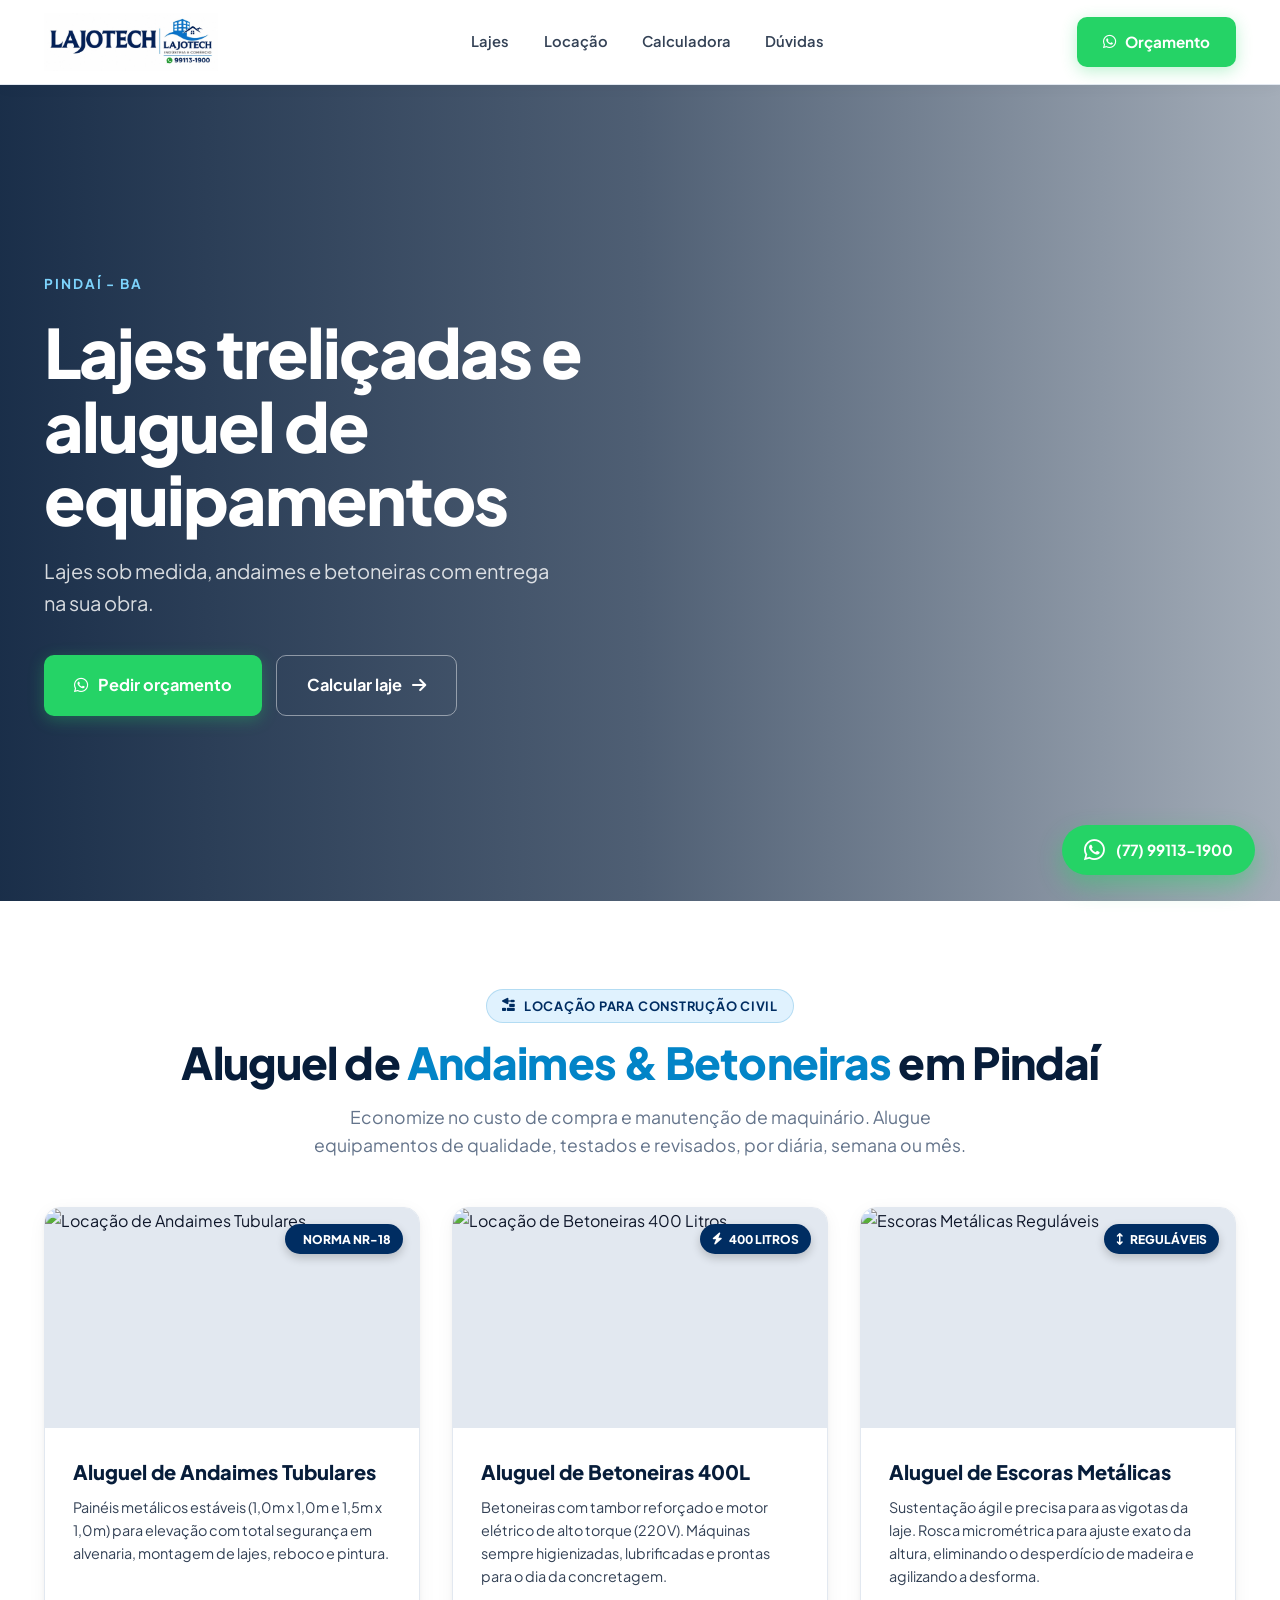
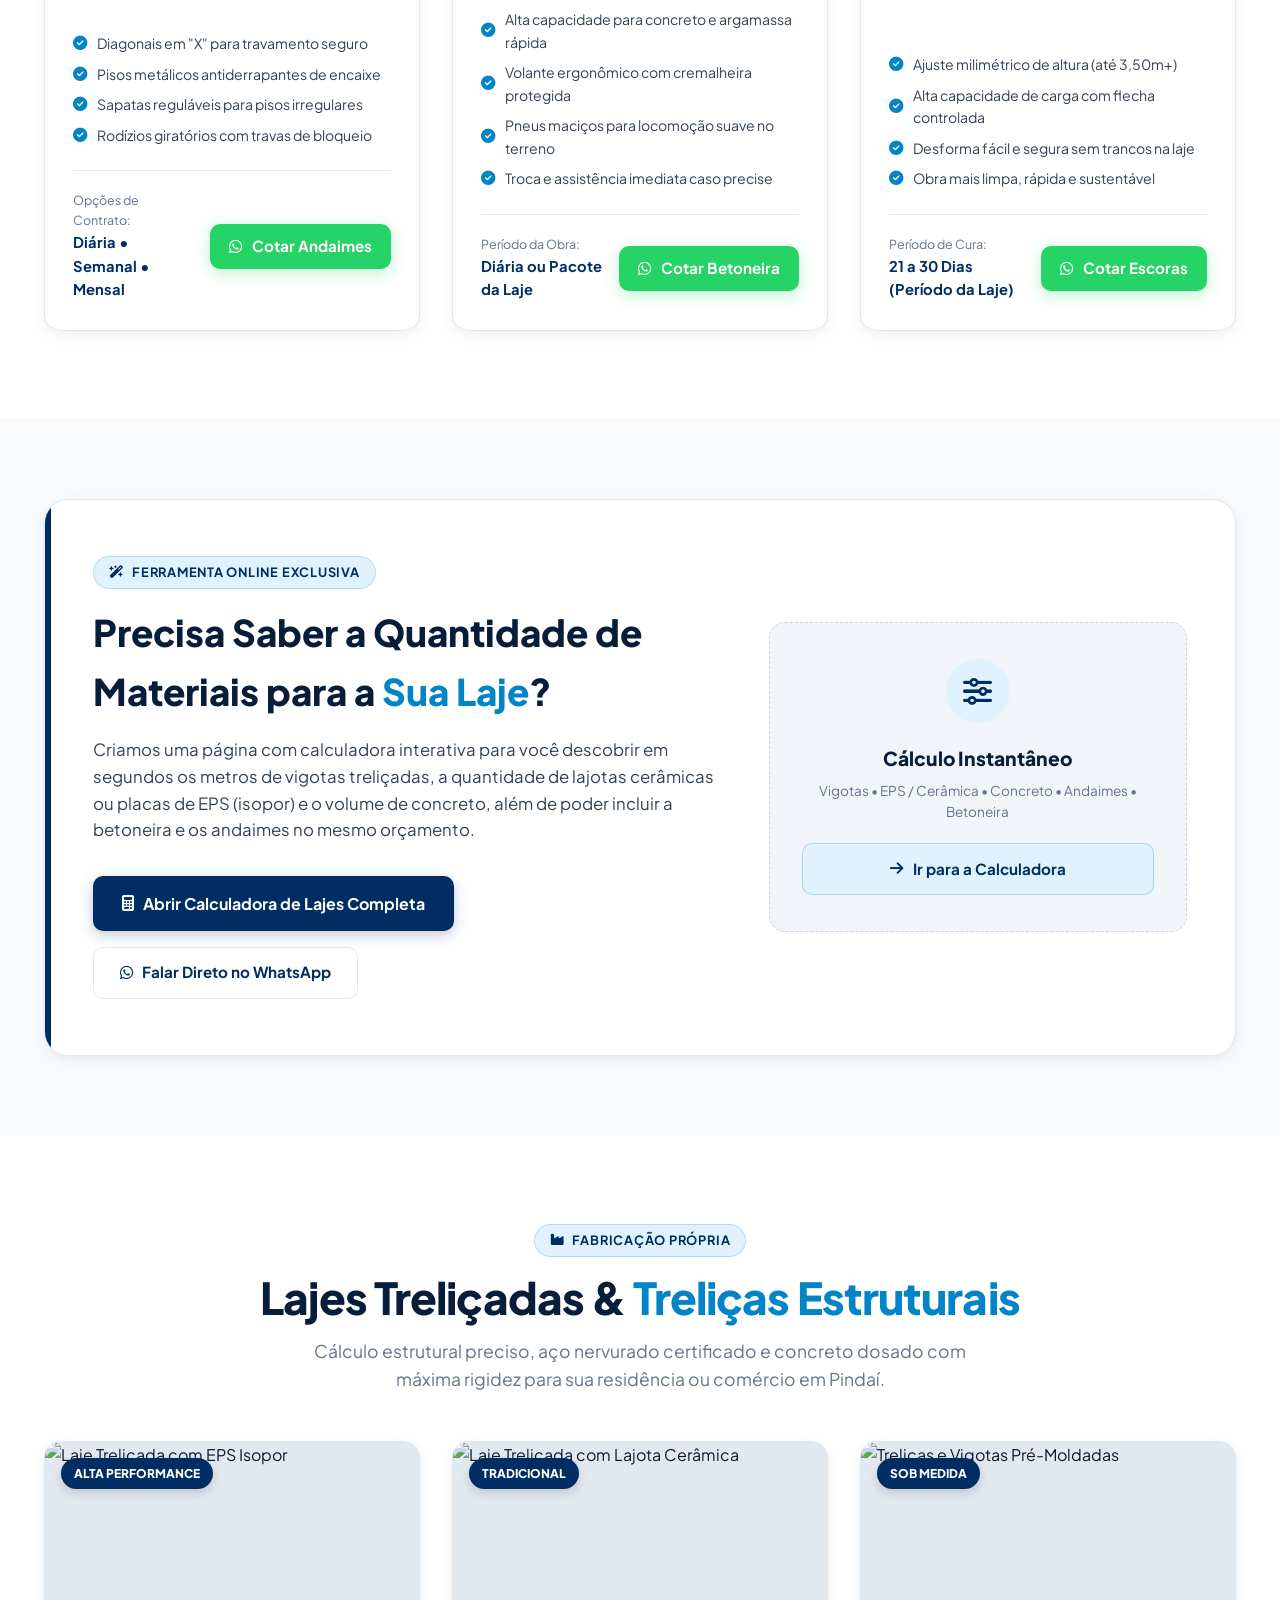
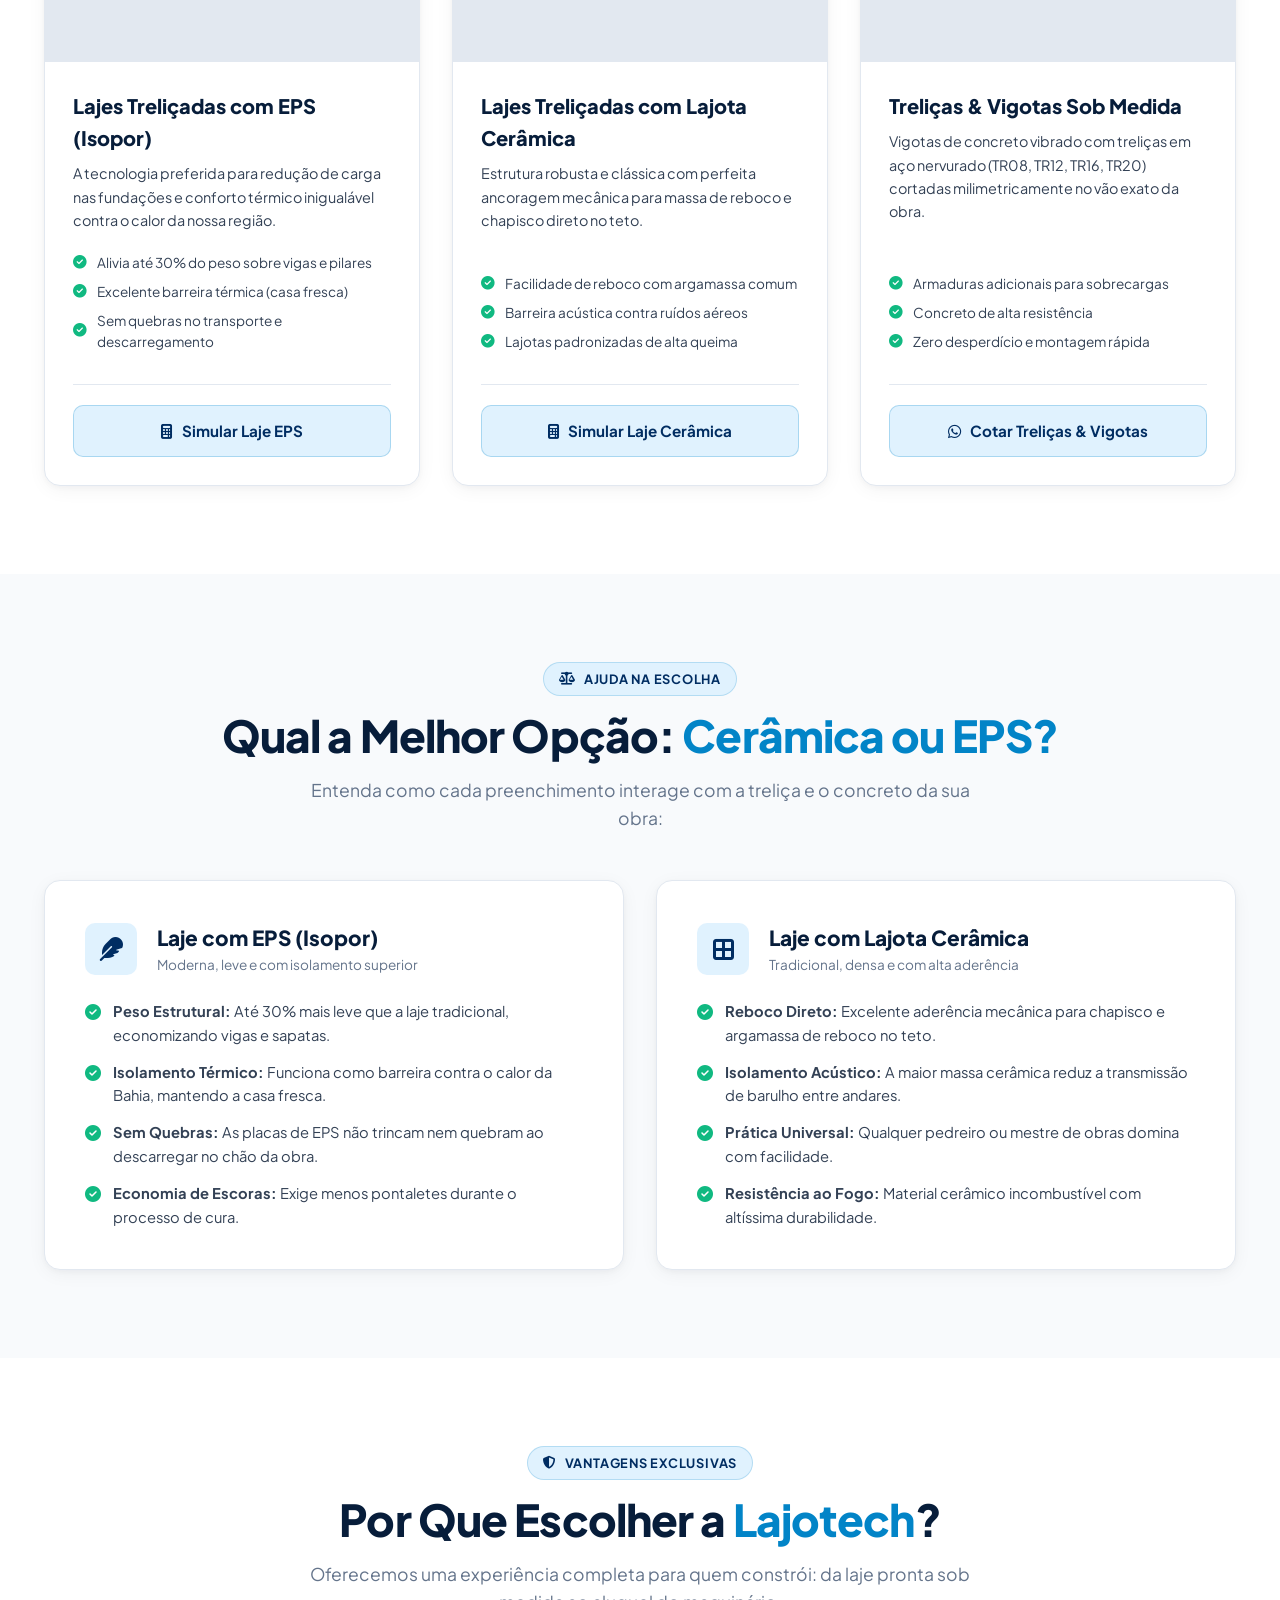
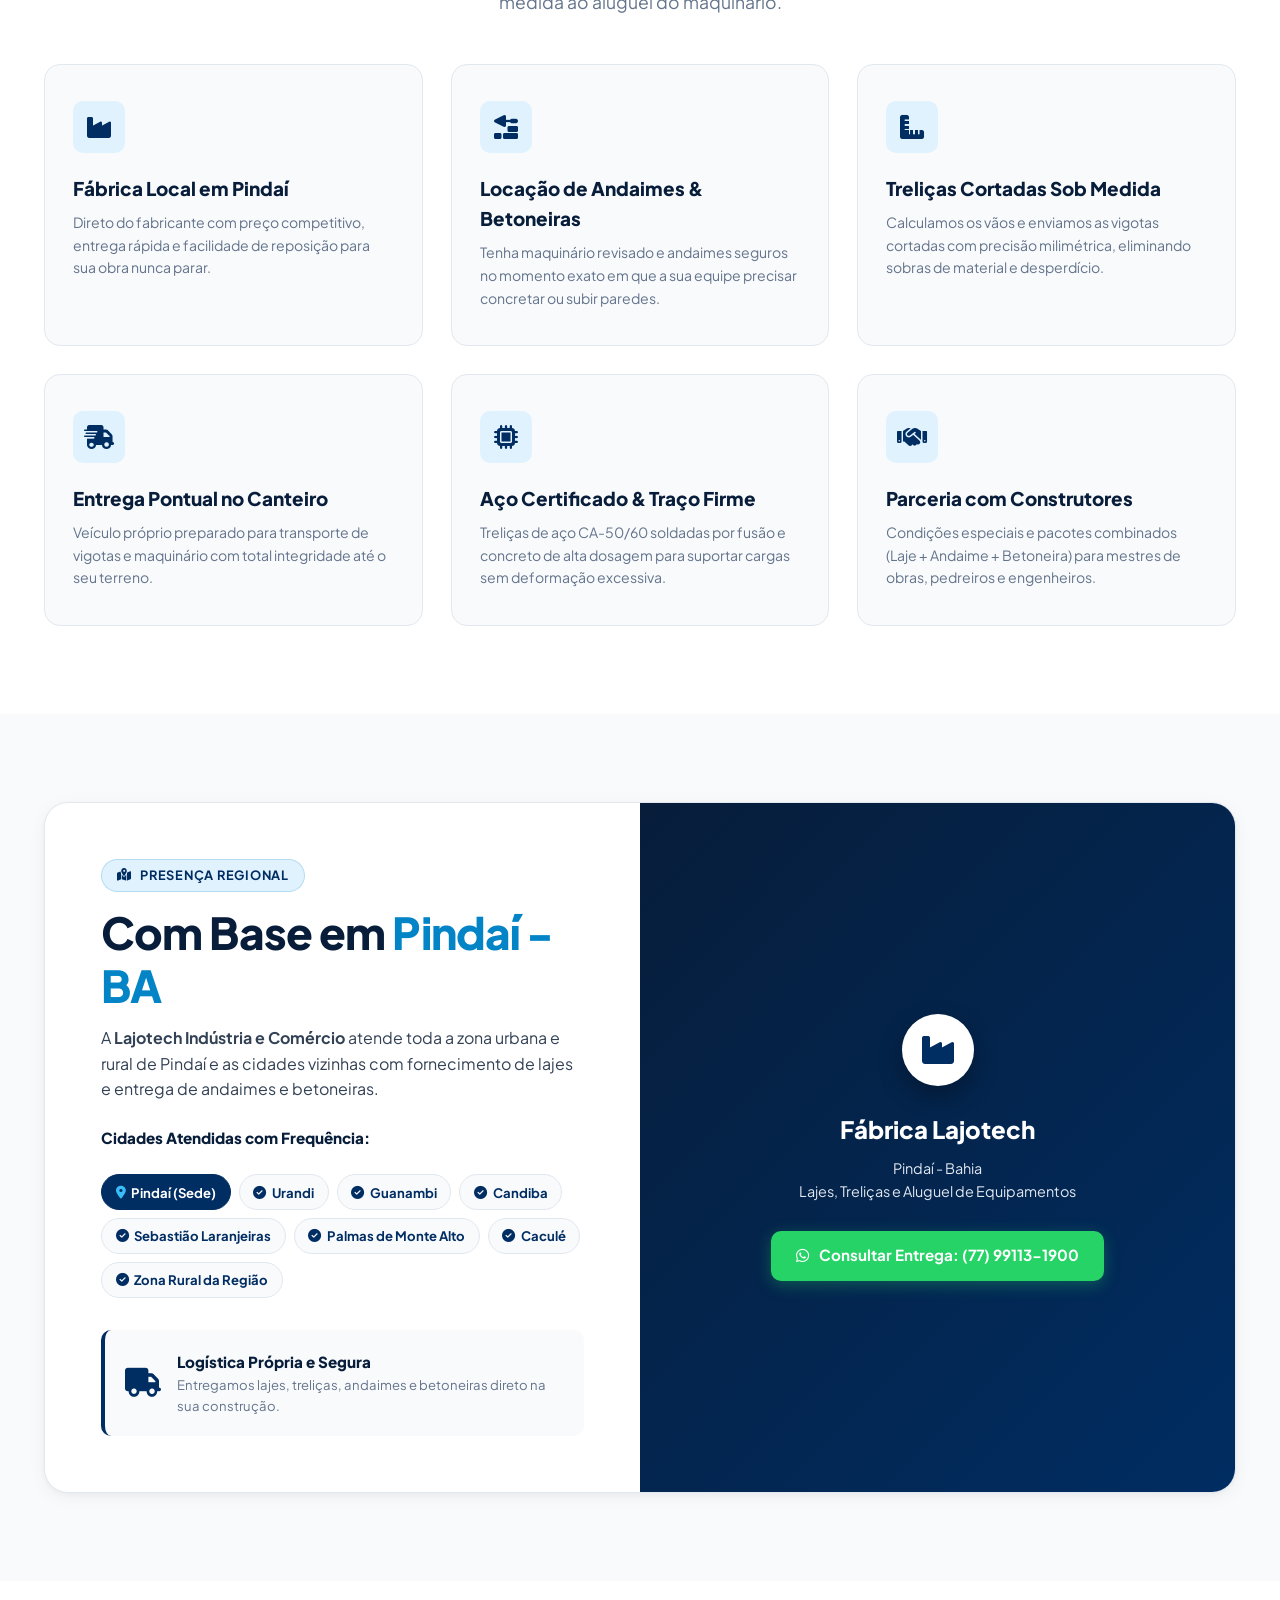
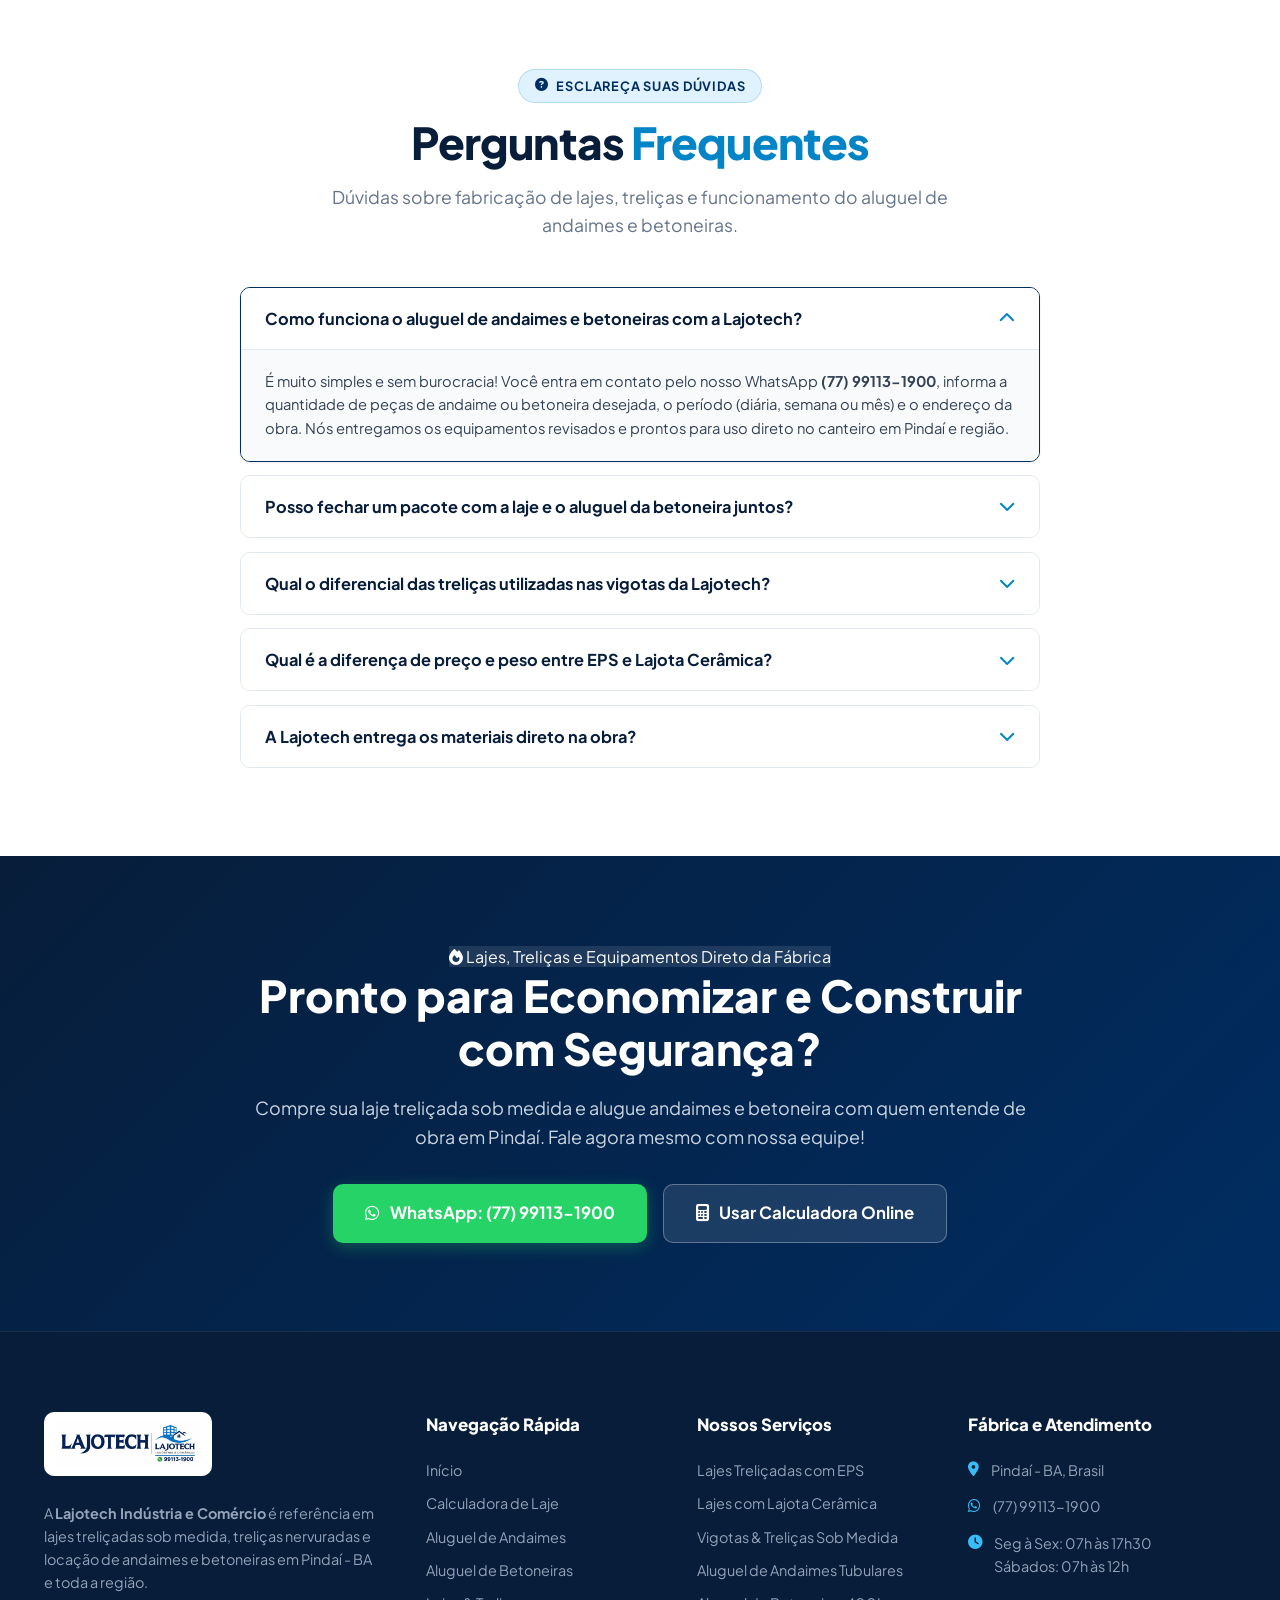
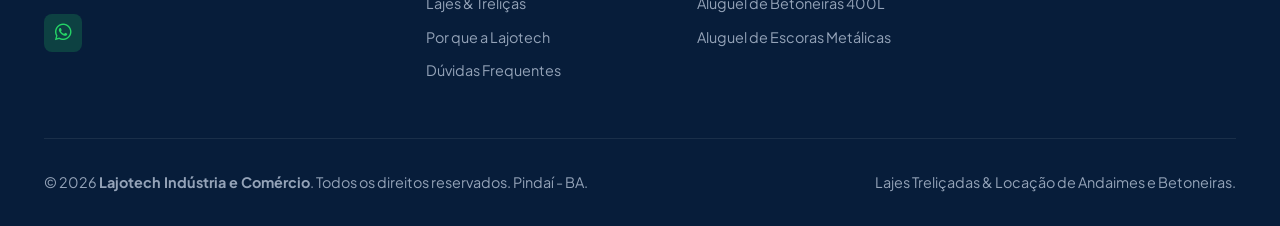
==== commit 6330c702: "feat: hero minimalista e cabecalho enxuto" ====
--- a/index.html
+++ b/index.html
@@ -24,35 +24,7 @@
 <body>
 
   <!-- ==========================================================================
-       BARRA DE TOPO (TOPBAR)
-       ========================================================================== -->
-  <div class="topbar">
-    <div class="container topbar-content">
-      <div class="topbar-info">
-        <div class="topbar-item">
-          <i class="fa-solid fa-location-dot"></i>
-          <span>Pindaí - Bahia • Atendimento em toda a região</span>
-        </div>
-        <div class="topbar-item">
-          <i class="fa-solid fa-clock"></i>
-          <span>Seg à Sex: 07h às 17h30 | Sáb: 07h às 12h</span>
-        </div>
-      </div>
-      <div class="topbar-info">
-        <div class="topbar-item">
-          <i class="fa-solid fa-industry"></i>
-          <span>Fabricação Própria & Locação</span>
-        </div>
-        <a href="https://wa.me/5577991131900" target="_blank" rel="noopener" class="topbar-phone">
-          <i class="fa-brands fa-whatsapp"></i>
-          <span>(77) 99113-1900</span>
-        </a>
-      </div>
-    </div>
-  </div>
-
-  <!-- ==========================================================================
-       CABEÇALHO & NAVBAR (CLEAN, BRANCO & ELEGANTE)
+       CABEÇALHO (ENXUTO)
        ========================================================================== -->
   <header class="header">
     <div class="container navbar">
@@ -61,24 +33,16 @@
       </a>
 
       <ul class="nav-links" id="navLinks">
-        <li><a href="#inicio" class="nav-link active">Início</a></li>
-        <li><a href="#lajes" class="nav-link">Lajes & Treliças</a></li>
-        <li><a href="#locacao" class="nav-link">Andaimes & Betoneiras</a></li>
-        <li><a href="calcular.html" class="nav-link">Calculadora de Laje</a></li>
-        <li><a href="#comparativo" class="nav-link">Cerâmica vs EPS</a></li>
-        <li><a href="#diferenciais" class="nav-link">Por que a Lajotech</a></li>
-        <li><a href="#regiao" class="nav-link">Onde Atendemos</a></li>
+        <li><a href="#lajes" class="nav-link">Lajes</a></li>
+        <li><a href="#locacao" class="nav-link">Locação</a></li>
+        <li><a href="calcular.html" class="nav-link">Calculadora</a></li>
         <li><a href="#faq" class="nav-link">Dúvidas</a></li>
       </ul>
 
       <div class="header-cta">
-        <a href="calcular.html" class="btn btn-secondary">
-          <i class="fa-solid fa-calculator"></i>
-          <span>Simulador</span>
-        </a>
-        <a href="https://wa.me/5577991131900?text=Ol%C3%A1%20Lajotech!%20Gostaria%20de%20um%20or%C3%A7amento%20para%20minha%20obra." target="_blank" rel="noopener" class="btn btn-primary">
+        <a href="https://wa.me/5577991131900?text=Ol%C3%A1%20Lajotech!%20Gostaria%20de%20um%20or%C3%A7amento%20para%20minha%20obra." target="_blank" rel="noopener" class="btn btn-whatsapp">
           <i class="fa-brands fa-whatsapp"></i>
-          <span>Falar no WhatsApp</span>
+          <span>Orçamento</span>
         </a>
         <button class="menu-toggle" id="menuToggle" aria-label="Abrir Menu">
           <i class="fa-solid fa-bars"></i>
@@ -89,95 +53,29 @@
 
   <main>
     <!-- ==========================================================================
-         HERO SECTION (CLEAN, CLARO E CORPORATIVO)
-         ========================================================================== -->
-    <section class="hero" id="inicio">
-      <div class="container hero-grid">
-        <div class="hero-content">
-          <div class="hero-badge-group">
-            <span class="hero-pill blue">
-              <i class="fa-solid fa-shield-halved"></i>
-              Fábrica Própria em Pindaí - BA
-            </span>
-            <span class="hero-pill">
-              <i class="fa-solid fa-truck-fast"></i>
-              Entrega Rápida no Canteiro
-            </span>
-          </div>
-
-          <h1 class="hero-title">
-            Qualidade e Economia para a Sua Obra: <span class="tech-word">Lajes, Treliças</span> e Locação de Andaimes e Betoneiras
-          </h1>
-
-          <p class="hero-desc">
-            Fabricação de <strong>Lajes Treliçadas sob medida</strong> (com EPS ou lajota cerâmica) e aluguel de <strong>Andaimes Tubulares</strong> e <strong>Betoneiras 400L</strong> revisadas. Tudo em um só lugar com preço de fábrica e suporte técnico em Pindaí e região.
-          </p>
-
-          <div class="hero-actions">
-            <a href="calcular.html" class="btn btn-primary" style="font-size: 1rem; padding: 0.9rem 1.8rem;">
-              <i class="fa-solid fa-calculator"></i>
-              Calcular Minha Laje Online
-            </a>
-            <a href="https://wa.me/5577991131900?text=Ol%C3%A1%20Lajotech!%20Gostaria%20de%20um%20or%C3%A7amento%20para%20minha%20obra%20em%20Pinda%C3%AD." target="_blank" rel="noopener" class="btn btn-whatsapp" style="font-size: 1rem; padding: 0.9rem 1.8rem;">
-              <i class="fa-brands fa-whatsapp"></i>
-              WhatsApp: (77) 99113-1900
-            </a>
-          </div>
-
-          <div class="hero-stats">
-            <div class="stat-item">
-              <h3>100%<span>+</span></h3>
-              <p>Treliças e vigotas sob medida</p>
-            </div>
-            <div class="stat-item">
-              <h3>400L<span>★</span></h3>
-              <p>Betoneiras revisadas para concretagem</p>
-            </div>
-            <div class="stat-item">
-              <h3>NR-18<span>✔</span></h3>
-              <p>Andaimes tubulares com travas e sapatas</p>
-            </div>
-          </div>
-        </div>
-
-        <div class="hero-visual">
-          <div class="hero-card-preview">
-            <div class="hero-logo-box">
-              <img src="assets/images/logo.jpg" alt="Lajotech Indústria e Comércio - Logotipo Oficial">
-            </div>
-
-            <div class="features-mini-list">
-              <div class="mini-feat">
-                <div class="mini-feat-icon">
-                  <i class="fa-solid fa-layer-group"></i>
-                </div>
-                <div class="mini-feat-text">
-                  <h4>Lajes Treliçadas com EPS ou Cerâmica</h4>
-                  <p>Vigotas sob medida cortadas no tamanho exato do vão</p>
-                </div>
-              </div>
-
-              <div class="mini-feat">
-                <div class="mini-feat-icon">
-                  <i class="fa-solid fa-person-digging"></i>
-                </div>
-                <div class="mini-feat-text">
-                  <h4>Aluguel de Andaimes Tubulares</h4>
-                  <p>Painéis de 1,0m e 1,5m com plataformas antiderrapantes</p>
-                </div>
-              </div>
-
-              <div class="mini-feat">
-                <div class="mini-feat-icon">
-                  <i class="fa-solid fa-rotate"></i>
-                </div>
-                <div class="mini-feat-text">
-                  <h4>Aluguel de Betoneiras 400 Litros</h4>
-                  <p>Equipamentos elétricos 220V com alto rendimento</p>
-                </div>
-              </div>
-            </div>
-          </div>
+         HERO SECTION (CLEAN, MODERNA & IMPACTANTE)
+         ========================================================================== -->
+    <section class="hero-clean" id="inicio">
+      <div class="container hero-clean-inner">
+        <span class="hero-clean-kicker">Pindaí - BA</span>
+
+        <h1 class="hero-clean-title">
+          Lajes treliçadas e<br>aluguel de equipamentos
+        </h1>
+
+        <p class="hero-clean-desc">
+          Lajes sob medida, andaimes e betoneiras com entrega na sua obra.
+        </p>
+
+        <div class="hero-clean-actions">
+          <a href="https://wa.me/5577991131900?text=Ol%C3%A1%20Lajotech!%20Gostaria%20de%20um%20or%C3%A7amento." target="_blank" rel="noopener" class="btn btn-whatsapp btn-lg">
+            <i class="fa-brands fa-whatsapp"></i>
+            Pedir orçamento
+          </a>
+          <a href="calcular.html" class="btn btn-ghost-light btn-lg">
+            Calcular laje
+            <i class="fa-solid fa-arrow-right"></i>
+          </a>
         </div>
       </div>
     </section>
--- a/assets/css/style.css
+++ b/assets/css/style.css
@@ -329,8 +329,9 @@
    ========================================================================== */
 .hero {
   position: relative;
-  background: linear-gradient(180deg, #FFFFFF 0%, #F1F5F9 100%);
-  padding: 4.5rem 0 5.5rem 0;
+  background: radial-gradient(circle at 85% 15%, rgba(2, 132, 199, 0.08) 0%, transparent 45%),
+              linear-gradient(180deg, #FFFFFF 0%, #F8FAFC 100%);
+  padding: 4rem 0 5rem 0;
   border-bottom: 1px solid var(--border-subtle);
   overflow: hidden;
 }
@@ -345,55 +346,105 @@
 }
 
 .hero-content {
-  max-width: 650px;
-}
-
-.hero-badge-group {
-  display: flex;
-  align-items: center;
-  gap: 0.75rem;
-  margin-bottom: 1.25rem;
-  flex-wrap: wrap;
-}
-
-.hero-pill {
+  max-width: 660px;
+}
+
+.hero-live-badge {
   display: inline-flex;
   align-items: center;
-  gap: 0.45rem;
-  padding: 0.4rem 0.9rem;
+  gap: 0.6rem;
+  padding: 0.4rem 1rem;
   border-radius: var(--radius-full);
   background: #FFFFFF;
   border: 1px solid #CBD5E1;
   color: var(--brand-navy);
   font-size: 0.82rem;
   font-weight: 700;
-  box-shadow: var(--shadow-subtle);
-}
-
-.hero-pill.blue {
-  background: var(--brand-blue-soft);
-  border-color: #BAE6FD;
-  color: var(--brand-navy);
+  box-shadow: 0 2px 8px rgba(0, 0, 0, 0.04);
+  margin-bottom: 1.35rem;
+}
+
+.pulse-indicator {
+  width: 9px;
+  height: 9px;
+  background-color: var(--whatsapp-green);
+  border-radius: 50%;
+  display: inline-block;
+  box-shadow: 0 0 0 0 rgba(37, 211, 102, 0.7);
+  animation: pulseGreen 2s infinite;
+}
+
+@keyframes pulseGreen {
+  0% {
+    transform: scale(0.95);
+    box-shadow: 0 0 0 0 rgba(37, 211, 102, 0.7);
+  }
+  70% {
+    transform: scale(1);
+    box-shadow: 0 0 0 8px rgba(37, 211, 102, 0);
+  }
+  100% {
+    transform: scale(0.95);
+    box-shadow: 0 0 0 0 rgba(37, 211, 102, 0);
+  }
 }
 
 .hero-title {
   font-size: clamp(2.3rem, 4.2vw, 3.4rem);
   font-weight: 900;
-  line-height: 1.15;
+  line-height: 1.14;
   letter-spacing: -0.025em;
   color: var(--brand-navy-dark);
-  margin-bottom: 1.25rem;
-}
-
-.hero-title span.tech-word {
+  margin-bottom: 1.15rem;
+}
+
+.hero-title .text-highlight {
   color: var(--brand-blue);
+  position: relative;
+  display: inline-block;
+}
+
+.hero-title .text-highlight::after {
+  content: '';
+  position: absolute;
+  bottom: 4px;
+  left: 0;
+  width: 100%;
+  height: 8px;
+  background: rgba(2, 132, 199, 0.15);
+  z-index: -1;
+  border-radius: 4px;
 }
 
 .hero-desc {
   font-size: 1.12rem;
   color: var(--text-body);
   line-height: 1.7;
+  margin-bottom: 1.75rem;
+}
+
+.hero-feature-tags {
+  display: flex;
+  flex-wrap: wrap;
+  gap: 0.65rem;
   margin-bottom: 2rem;
+}
+
+.feat-tag {
+  display: inline-flex;
+  align-items: center;
+  gap: 0.45rem;
+  background: var(--bg-subtle);
+  border: 1px solid var(--border-subtle);
+  padding: 0.35rem 0.85rem;
+  border-radius: var(--radius-sm);
+  font-size: 0.82rem;
+  font-weight: 700;
+  color: var(--brand-navy);
+}
+
+.feat-tag i {
+  color: var(--brand-blue);
 }
 
 .hero-actions {
@@ -401,7 +452,7 @@
   align-items: center;
   gap: 1rem;
   flex-wrap: wrap;
-  margin-bottom: 2.75rem;
+  margin-bottom: 2.5rem;
 }
 
 .hero-stats {
@@ -429,45 +480,69 @@
   margin-top: 0.25rem;
 }
 
-/* Card Visual no Hero */
+/* Card Visual no Hero - Showcase Dinâmico */
 .hero-visual {
   position: relative;
 }
 
-.hero-card-preview {
+.hero-showcase-card {
   background: #FFFFFF;
   border-radius: var(--radius-xl);
   border: 1px solid var(--border-subtle);
-  padding: 2rem;
   box-shadow: var(--shadow-hover);
+  overflow: hidden;
   position: relative;
 }
 
-.hero-logo-box {
-  background: #FFFFFF;
-  border: 1px solid var(--border-subtle);
-  border-radius: var(--radius-lg);
-  padding: 1.5rem 1rem;
-  display: flex;
-  justify-content: center;
-  align-items: center;
-  margin-bottom: 1.5rem;
-  box-shadow: var(--shadow-subtle);
-}
-
-.hero-logo-box img {
-  max-height: 90px;
-  width: auto;
-  object-fit: contain;
-}
-
-.features-mini-list {
+.hero-showcase-media {
+  position: relative;
+  height: 240px;
+  background: #002D62;
+  overflow: hidden;
+}
+
+.hero-showcase-media img {
+  width: 100%;
+  height: 100%;
+  object-fit: cover;
+}
+
+.hero-floating-pill {
+  position: absolute;
+  background: rgba(0, 45, 98, 0.92);
+  color: #FFFFFF;
+  backdrop-filter: blur(6px);
+  padding: 0.4rem 0.85rem;
+  border-radius: var(--radius-full);
+  font-size: 0.78rem;
+  font-weight: 700;
+  display: flex;
+  align-items: center;
+  gap: 0.4rem;
+  box-shadow: 0 4px 12px rgba(0, 0, 0, 0.25);
+  border: 1px solid rgba(255, 255, 255, 0.2);
+}
+
+.hero-floating-pill.top-left {
+  top: 1rem;
+  left: 1rem;
+}
+
+.hero-floating-pill.bottom-right {
+  bottom: 1rem;
+  right: 1rem;
+  background: rgba(37, 211, 102, 0.95);
+  color: #FFFFFF;
+}
+
+.hero-showcase-body {
+  padding: 1.5rem;
   display: flex;
   flex-direction: column;
   gap: 0.85rem;
 }
 
-.mini-feat {
+.showcase-item {
   display: flex;
   align-items: center;
   gap: 0.85rem;
@@ -475,18 +550,18 @@
   padding: 0.85rem 1rem;
   border-radius: var(--radius-md);
   border: 1px solid var(--border-subtle);
-  transition: transform var(--transition);
-}
-
-.mini-feat:hover {
+  transition: all var(--transition);
+}
+
+.showcase-item:hover {
+  background: #FFFFFF;
+  border-color: var(--border-focus);
   transform: translateX(4px);
-  background: #FFFFFF;
-  border-color: #93C5FD;
-}
-
-.mini-feat-icon {
-  width: 40px;
-  height: 40px;
+}
+
+.showcase-item-icon {
+  width: 42px;
+  height: 42px;
   border-radius: var(--radius-md);
   background: var(--brand-blue-soft);
   color: var(--brand-navy);
@@ -497,13 +572,23 @@
   flex-shrink: 0;
 }
 
-.mini-feat-text h4 {
+.showcase-item-icon.green {
+  background: #DCFCE7;
+  color: #15803D;
+}
+
+.showcase-item-icon.blue {
+  background: #E0F2FE;
+  color: #0369A1;
+}
+
+.showcase-item-text h4 {
   font-size: 0.92rem;
-  font-weight: 700;
+  font-weight: 800;
   color: var(--brand-navy-dark);
 }
 
-.mini-feat-text p {
+.showcase-item-text p {
   font-size: 0.8rem;
   color: var(--text-muted);
 }
@@ -1566,3 +1651,104 @@
     border-radius: 50%;
   }
 }
+
+
+/* ==========================================================================
+   HERO MINIMALISTA (FACHADA LIMPA)
+   ========================================================================== */
+.hero-clean {
+  position: relative;
+  min-height: calc(100vh - 84px);
+  display: flex;
+  align-items: center;
+  color: #FFFFFF;
+  background:
+    linear-gradient(90deg, rgba(7, 29, 58, 0.92) 0%, rgba(7, 29, 58, 0.7) 50%, rgba(7, 29, 58, 0.35) 100%),
+    url('https://images.unsplash.com/photo-1541888946425-d0fbb186c5f7?auto=format&fit=crop&w=1920&q=80') center / cover no-repeat;
+}
+
+.hero-clean-inner {
+  max-width: 1240px;
+  padding-top: 4rem;
+  padding-bottom: 4rem;
+}
+
+.hero-clean-kicker {
+  display: inline-block;
+  font-size: 0.85rem;
+  font-weight: 700;
+  letter-spacing: 0.14em;
+  text-transform: uppercase;
+  color: #7DD3FC;
+  margin-bottom: 1.25rem;
+}
+
+.hero-clean-title {
+  font-size: clamp(2.4rem, 5.5vw, 4.25rem);
+  font-weight: 800;
+  line-height: 1.08;
+  letter-spacing: -0.03em;
+  max-width: 760px;
+  margin-bottom: 1.25rem;
+}
+
+.hero-clean-desc {
+  font-size: clamp(1.05rem, 1.6vw, 1.25rem);
+  color: rgba(255, 255, 255, 0.82);
+  max-width: 520px;
+  line-height: 1.6;
+  margin-bottom: 2.25rem;
+}
+
+.hero-clean-actions {
+  display: flex;
+  gap: 0.85rem;
+  flex-wrap: wrap;
+}
+
+.btn-lg {
+  font-size: 1.02rem;
+  padding: 1rem 1.9rem;
+}
+
+.btn-ghost-light {
+  background: transparent;
+  color: #FFFFFF;
+  border: 1.5px solid rgba(255, 255, 255, 0.45);
+}
+
+.btn-ghost-light:hover {
+  background: rgba(255, 255, 255, 0.12);
+  border-color: #FFFFFF;
+  transform: translateY(-2px);
+}
+
+.btn-ghost-light i {
+  transition: transform var(--transition);
+}
+
+.btn-ghost-light:hover i {
+  transform: translateX(3px);
+}
+
+.nav-links {
+  gap: 0.25rem;
+}
+
+@media (max-width: 768px) {
+  .hero-clean {
+    min-height: 82vh;
+    background:
+      linear-gradient(180deg, rgba(7, 29, 58, 0.85) 0%, rgba(7, 29, 58, 0.75) 100%),
+      url('https://images.unsplash.com/photo-1541888946425-d0fbb186c5f7?auto=format&fit=crop&w=900&q=80') center / cover no-repeat;
+  }
+
+  .hero-clean-actions .btn {
+    width: 100%;
+  }
+
+  .header-cta .btn-whatsapp {
+    display: inline-flex;
+    padding: 0.6rem 1rem;
+  }
+}
